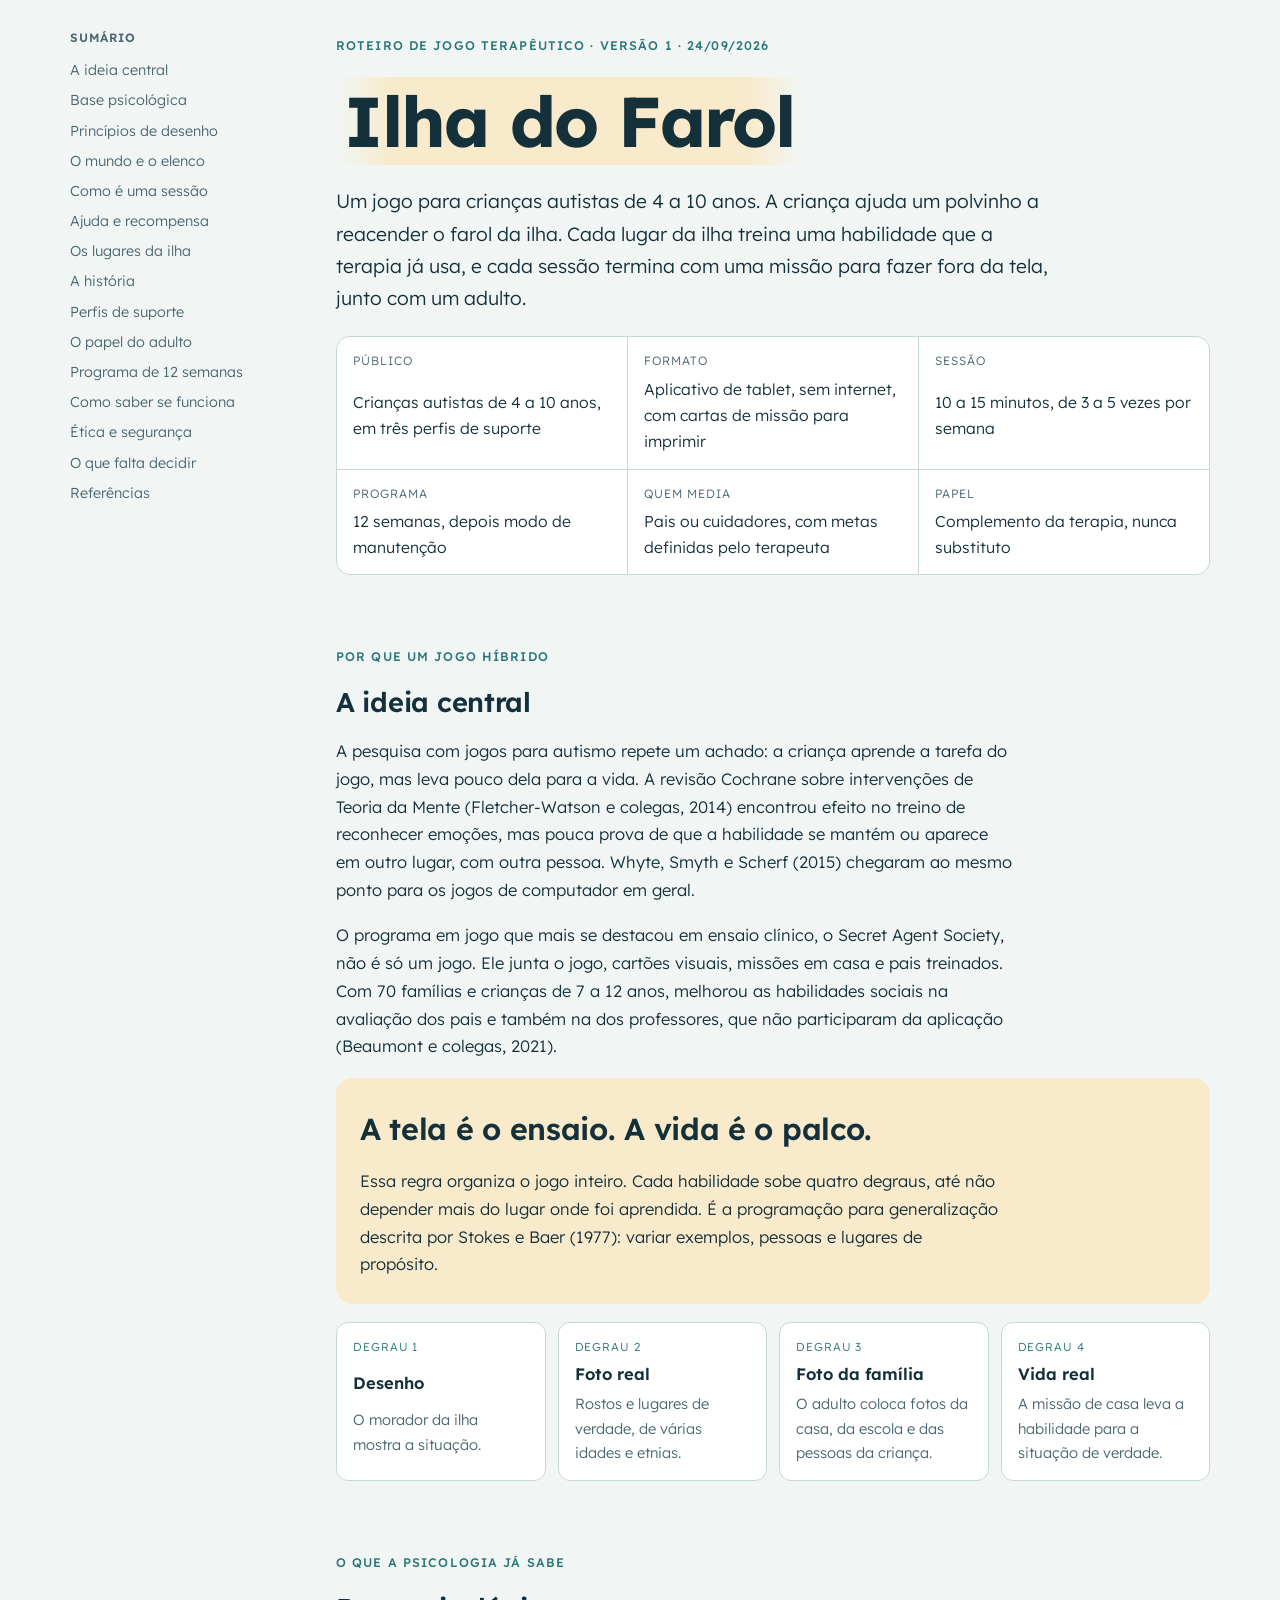
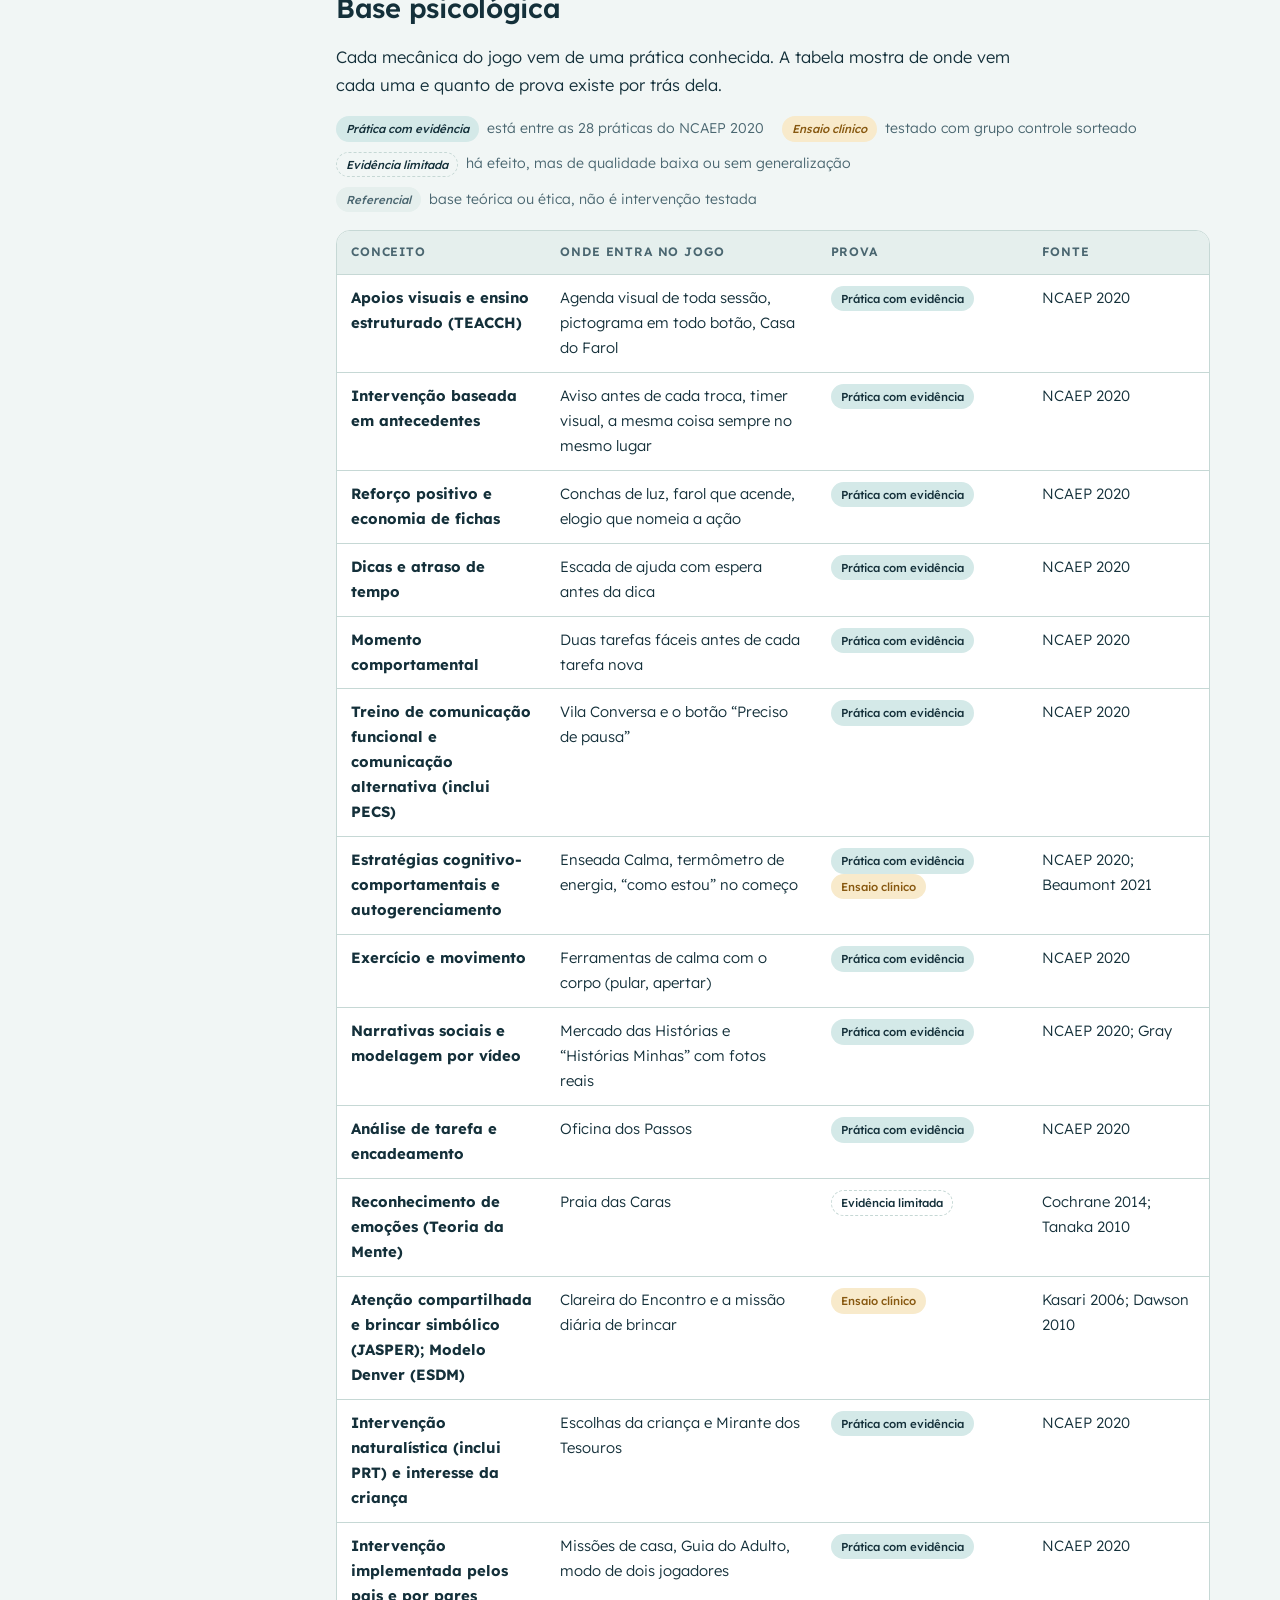
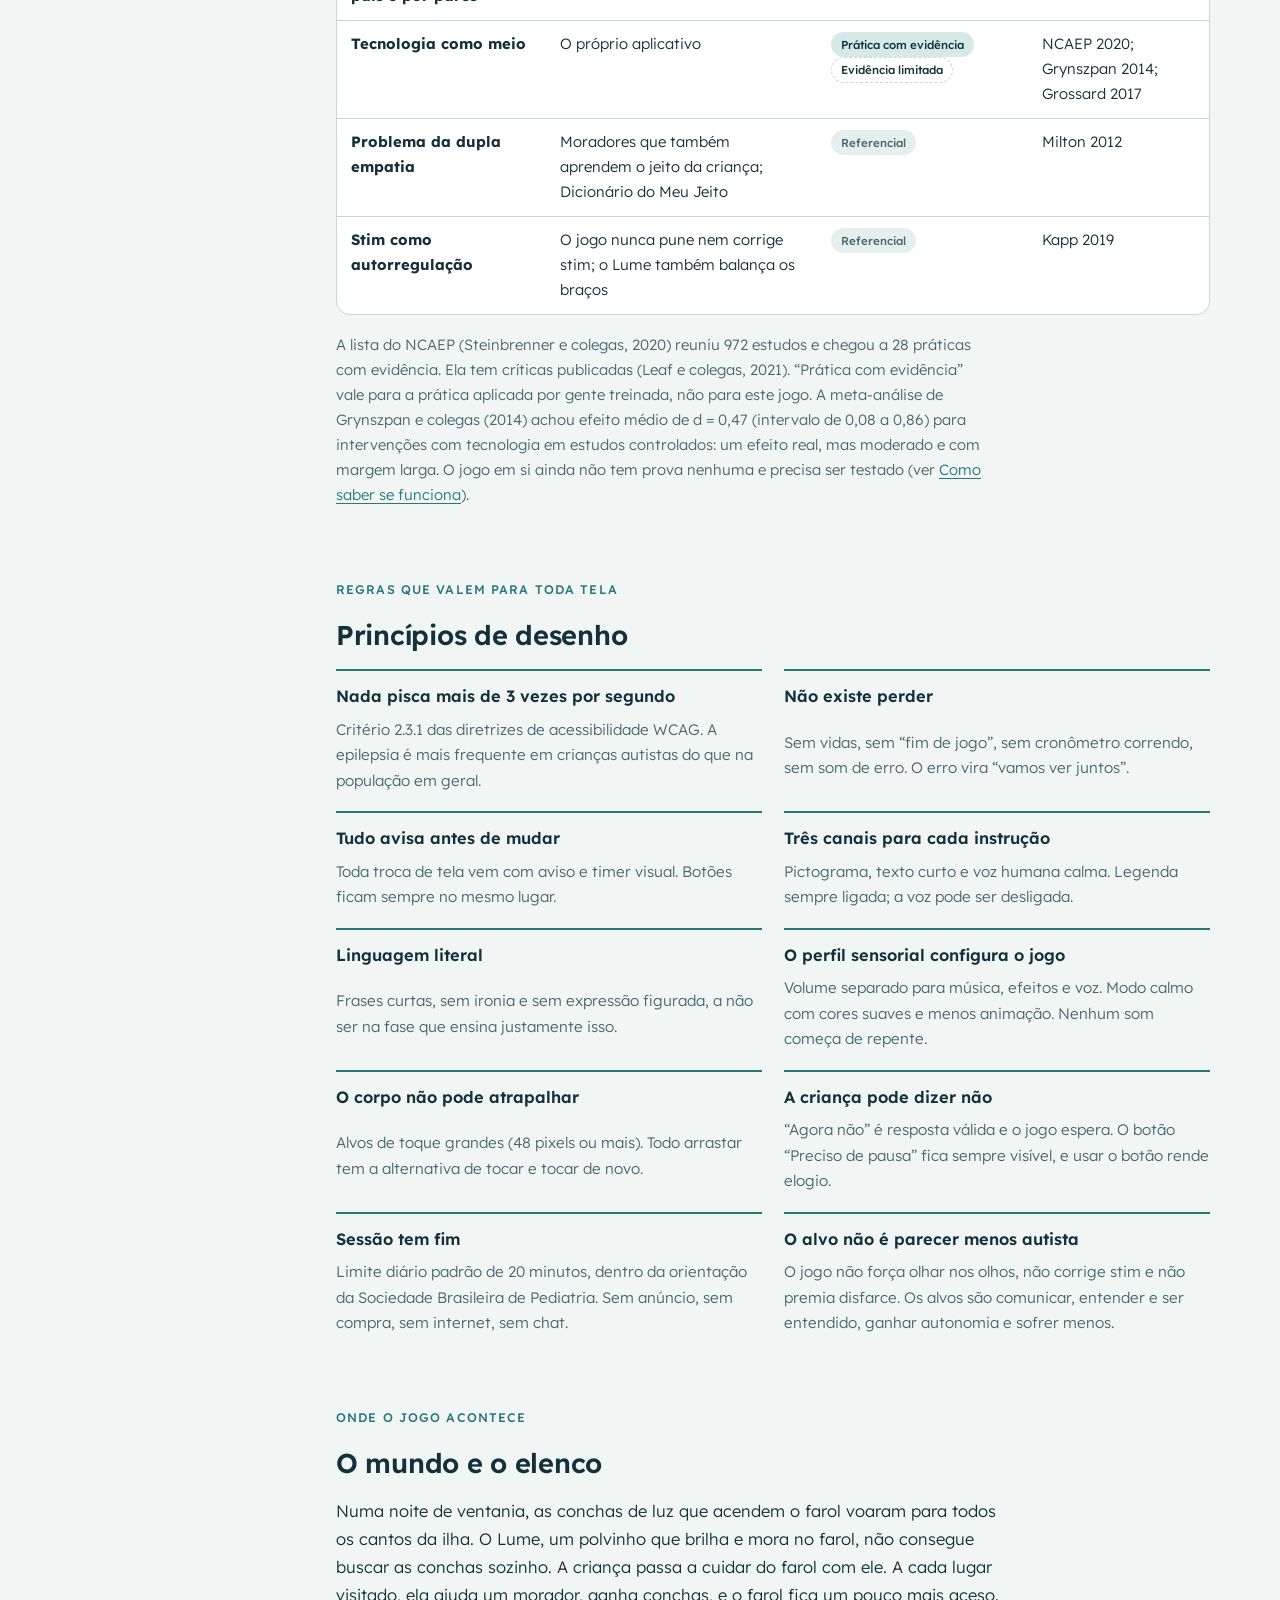
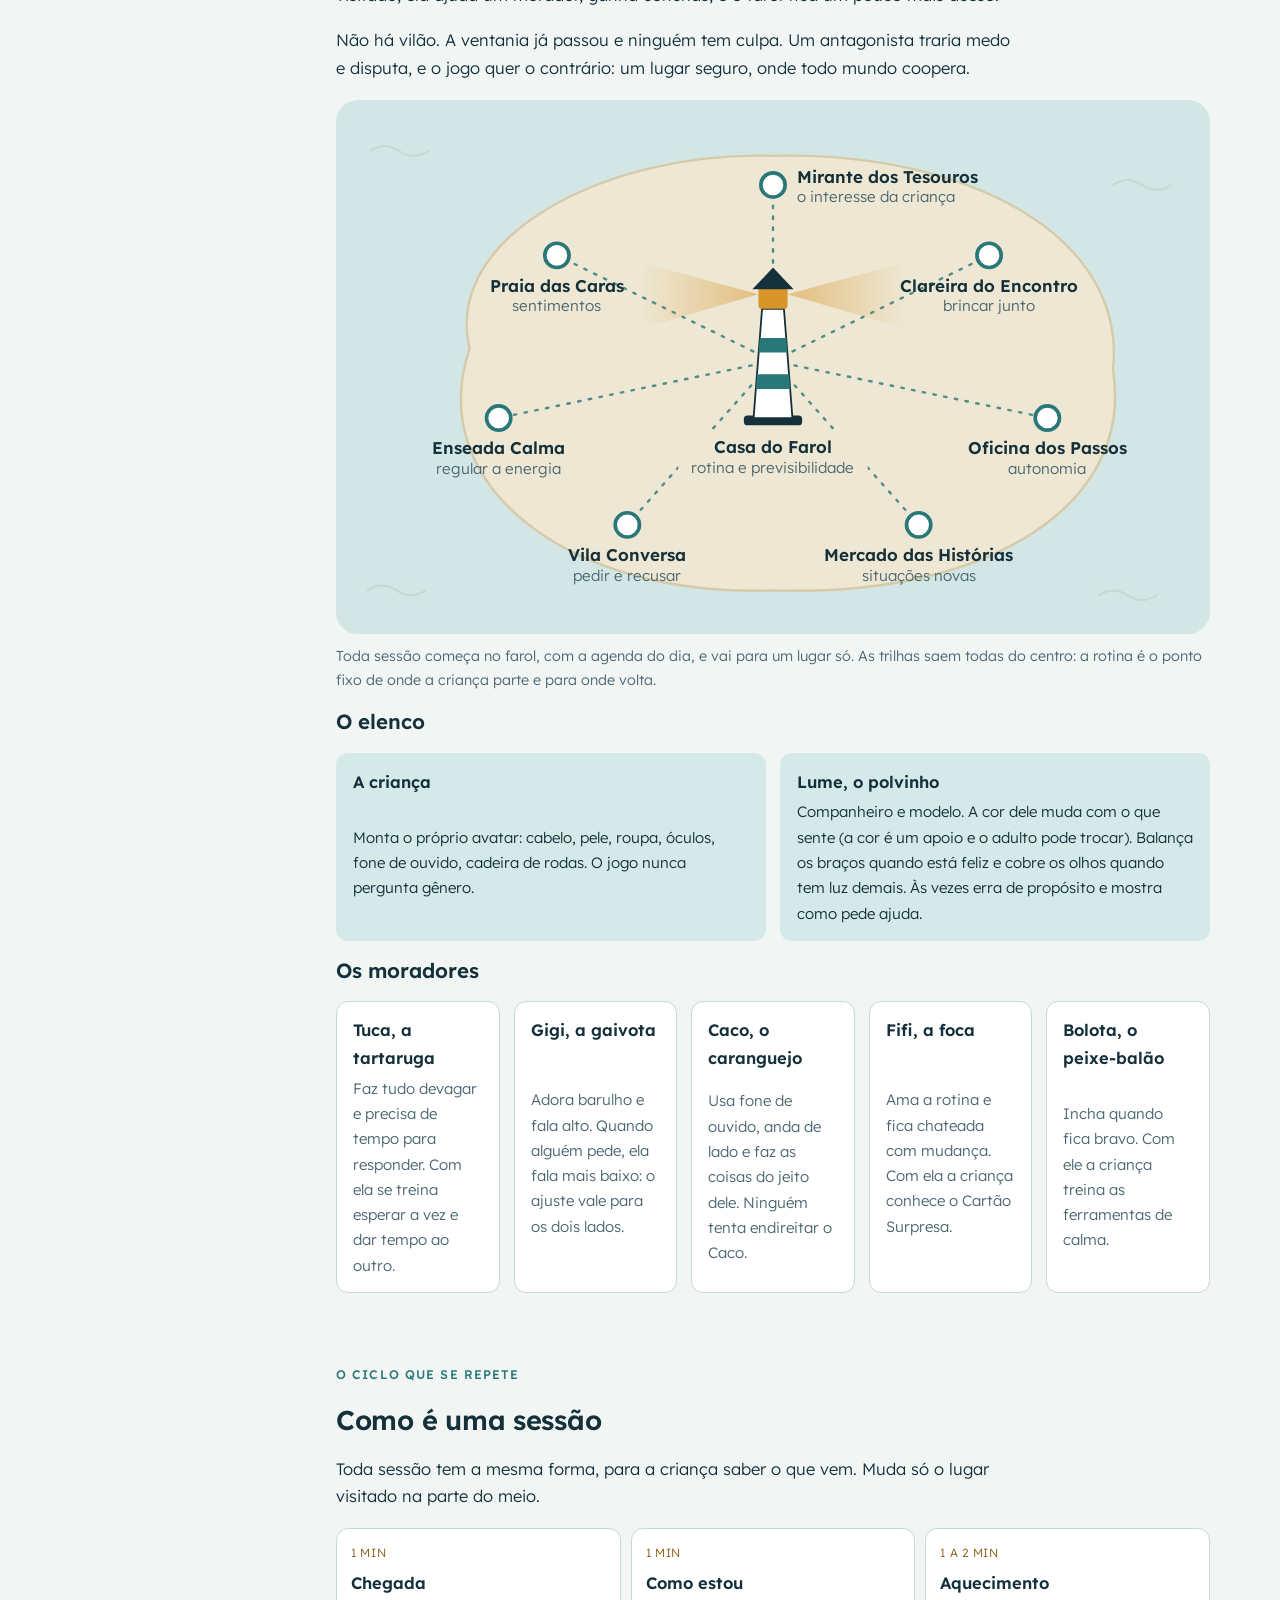
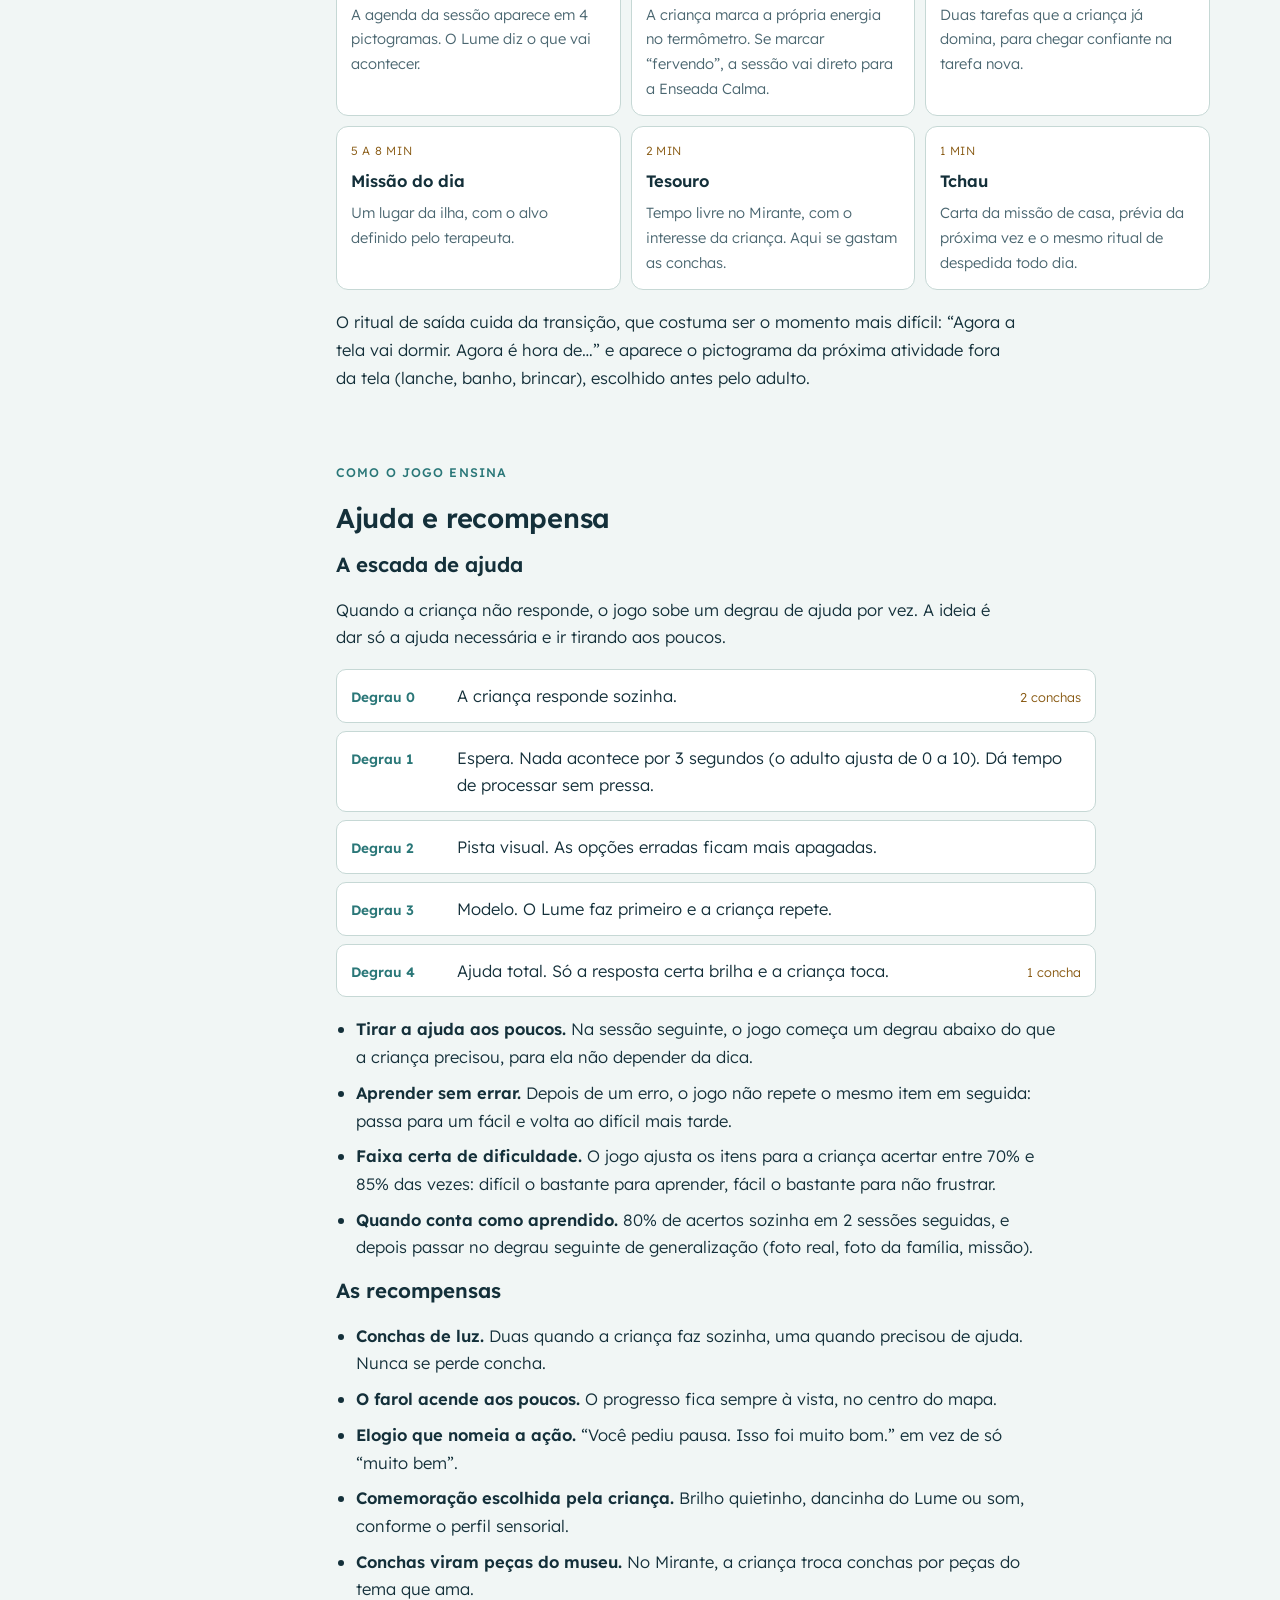
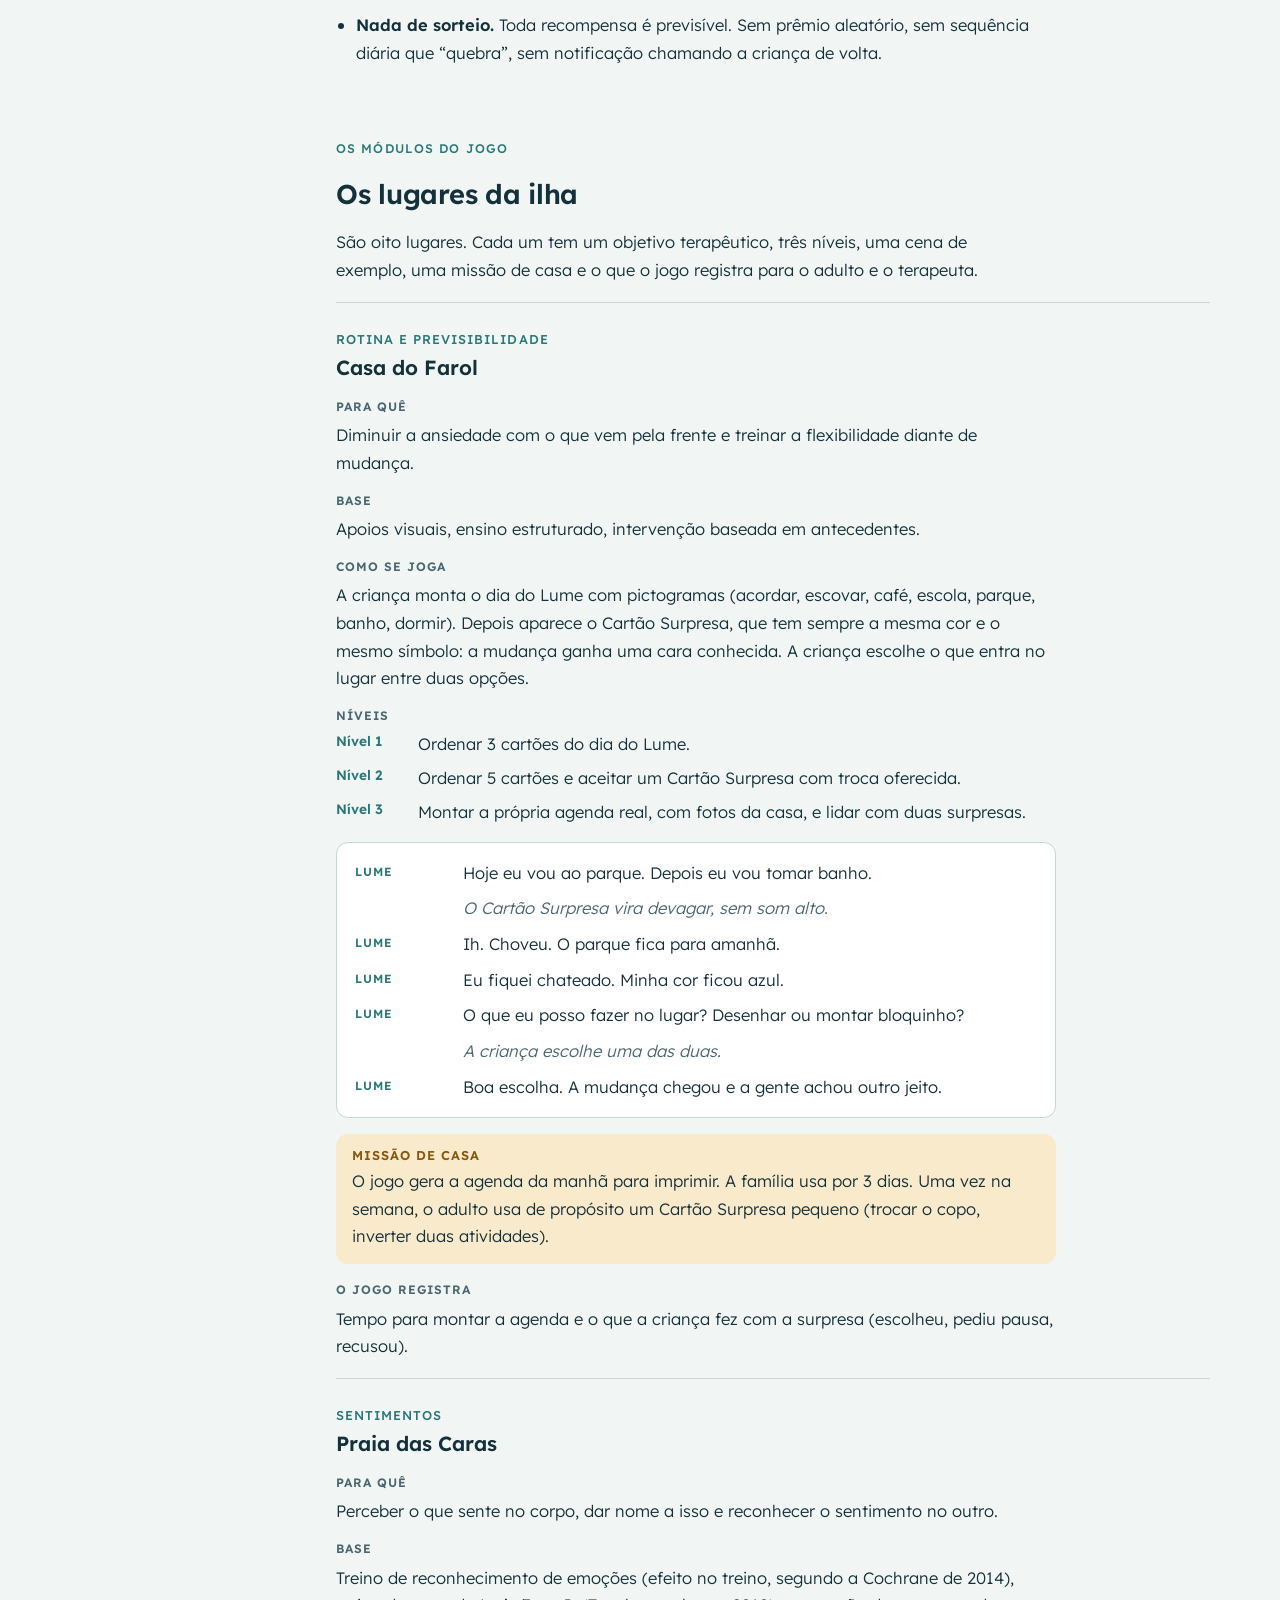
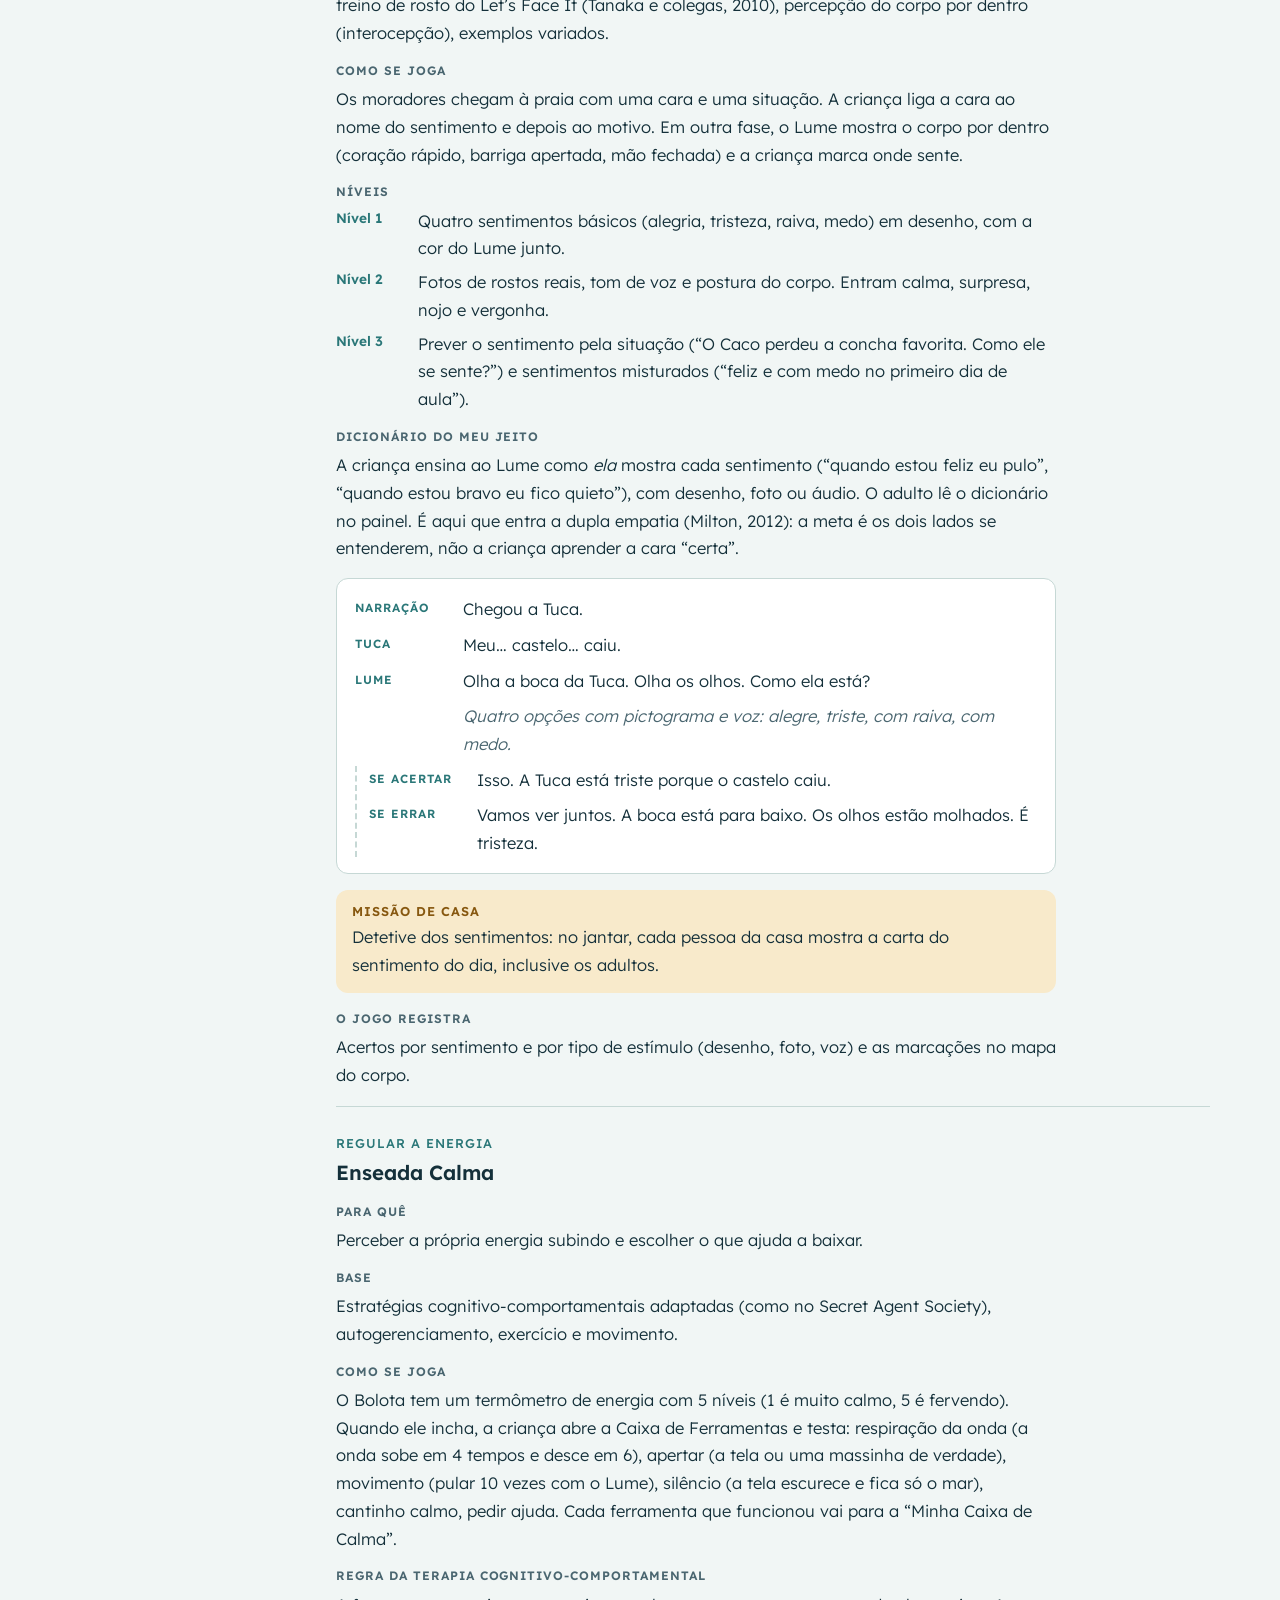
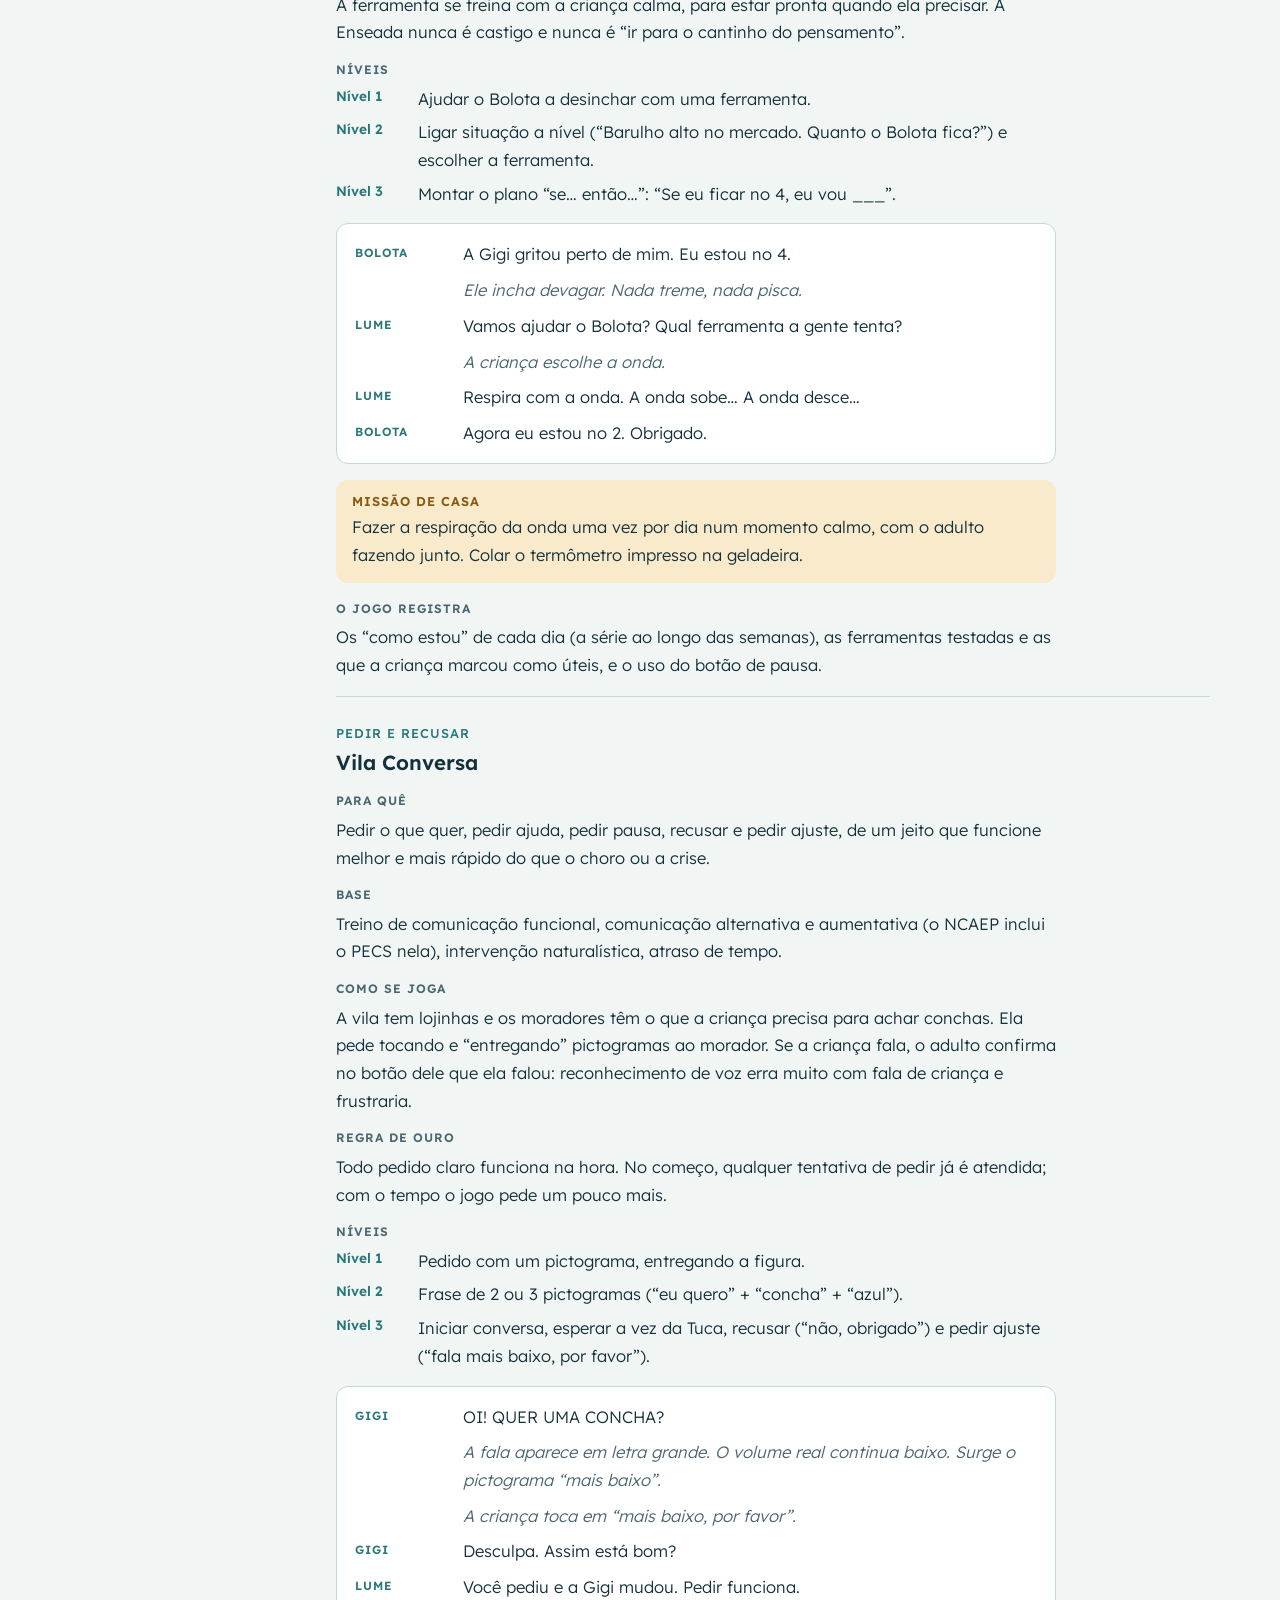
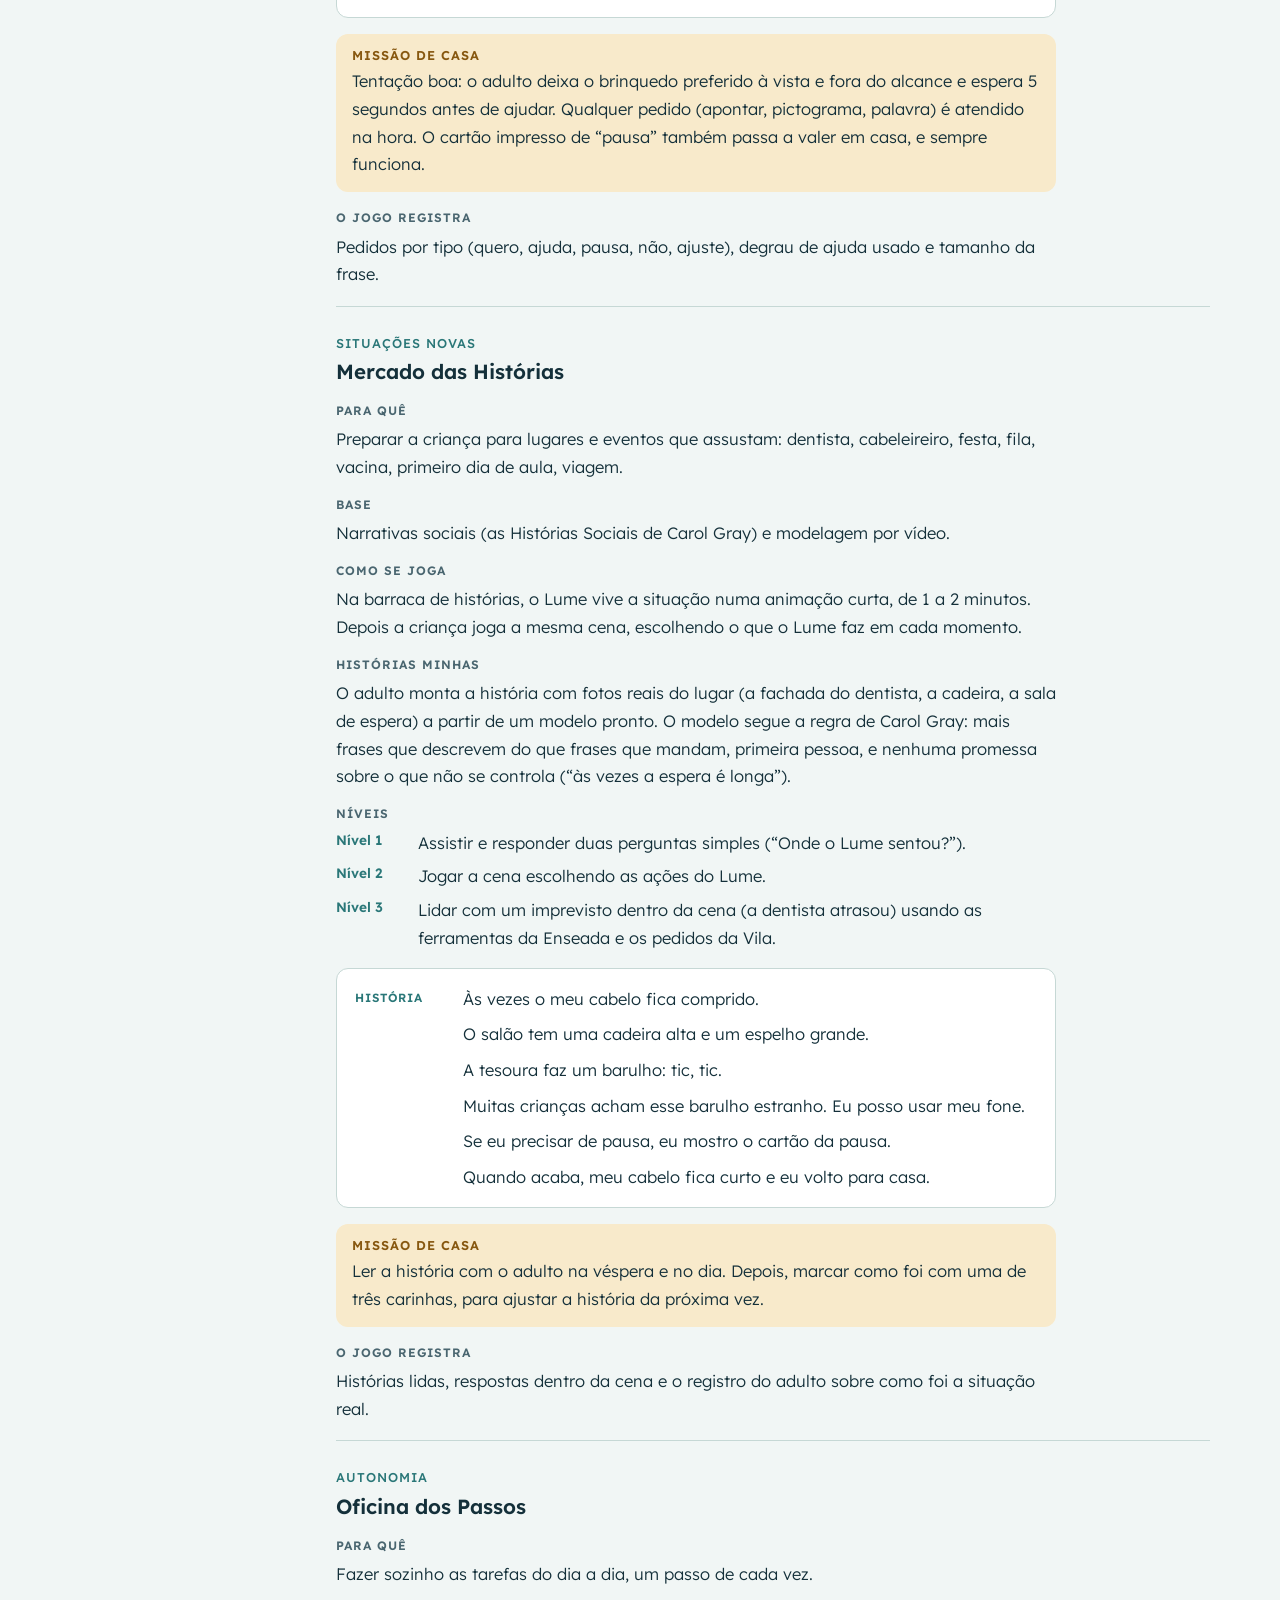
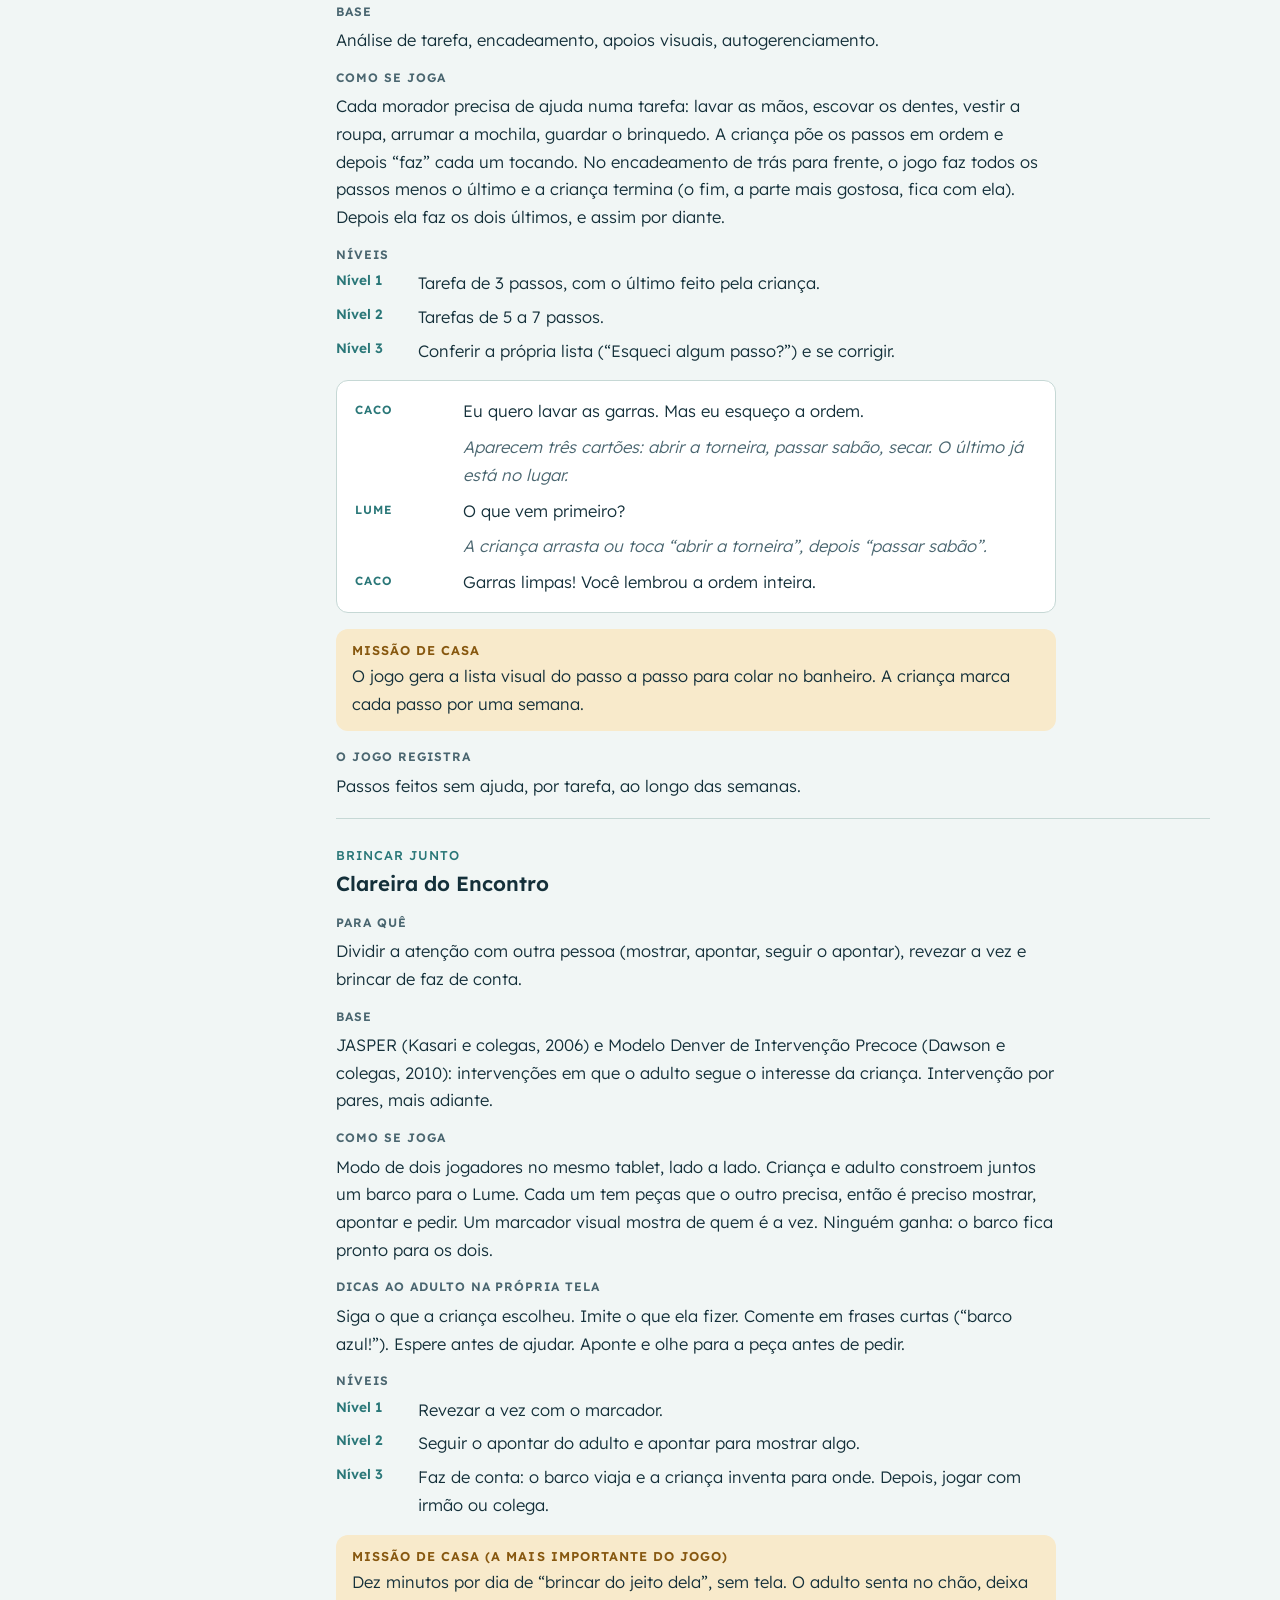
==== docs/index.html @ c60540c0 "Roteiro da Ilha do Farol, versão 1 Roteiro de jogo terapêutico para crianças autistas de 4 a 10 anos" ====
<!doctype html>
<html lang="pt-BR">
<head>
<meta charset="utf-8">
<meta name="viewport" content="width=device-width, initial-scale=1, viewport-fit=cover">
<meta name="robots" content="noindex">
<meta property="og:type" content="article">
<meta property="og:title" content="Ilha do Farol">
<meta property="og:description" content="Roteiro de jogo terapêutico para crianças autistas, baseado em práticas com evidência.">
<style>html{color-scheme:light}body{margin:0}img{max-width:100%}[hidden]{display:none!important}</style>
<title>Ilha do Farol</title>
<meta name="description" content="Roteiro de jogo terapêutico para crianças autistas de 4 a 10 anos, baseado em práticas com evidência.">
<link rel="preconnect" href="https://fonts.googleapis.com">
<link rel="preconnect" href="https://fonts.gstatic.com" crossorigin>
<link rel="stylesheet" href="https://fonts.googleapis.com/css2?family=Lexend:wght@300;400;500;600;700&display=swap">
<style>
:root{
  --bg:#F1F6F5;
  --surface:#FFFFFF;
  --surface-2:#E5EFED;
  --ink:#14303A;
  --ink-2:#4A6670;
  --line:#C6D8D5;
  --sea:#D2E6E6;
  --land:#EEE7D3;
  --land-edge:#D6CAA9;
  --teal:#2A7778;
  --teal-soft:#D4E9E8;
  --amber:#D8952A;
  --amber-ink:#875810;
  --amber-soft:#F8EACB;
  --f-display:"Lexend","Segoe UI",system-ui,sans-serif;
  --f-body:"Lexend","Segoe UI",system-ui,sans-serif;
}
@media (prefers-color-scheme: dark){
  :root:not([data-theme="light"]){
    color-scheme:dark;
    --bg:#0D1B20;
    --surface:#13262E;
    --surface-2:#19323B;
    --ink:#E1EDEB;
    --ink-2:#9CB5BA;
    --line:#2B4852;
    --sea:#123039;
    --land:#22383A;
    --land-edge:#35514F;
    --teal:#6CBFBC;
    --teal-soft:#173A3E;
    --amber:#F0B654;
    --amber-ink:#F3C67A;
    --amber-soft:#35291A;
  }
}
:root[data-theme="dark"]{
  color-scheme:dark;
  --bg:#0D1B20;
  --surface:#13262E;
  --surface-2:#19323B;
  --ink:#E1EDEB;
  --ink-2:#9CB5BA;
  --line:#2B4852;
  --sea:#123039;
  --land:#22383A;
  --land-edge:#35514F;
  --teal:#6CBFBC;
  --teal-soft:#173A3E;
  --amber:#F0B654;
  --amber-ink:#F3C67A;
  --amber-soft:#35291A;
}
*{box-sizing:border-box}
body{background:var(--bg);color:var(--ink);font-family:var(--f-body);font-weight:300;font-size:16.5px;line-height:1.68}
b,strong,td:first-child{font-weight:600}
a{color:var(--teal);text-underline-offset:3px}
a:focus-visible,summary:focus-visible{outline:3px solid var(--amber);outline-offset:3px;border-radius:4px}
h1,h2,h3,h4{font-family:var(--f-display);text-wrap:balance;line-height:1.2;margin:0}
h2{font-size:1.7rem;font-weight:600;letter-spacing:-.01em}
h3{font-size:1.28rem;font-weight:600}
h4{font-size:.8rem;font-weight:600;text-transform:uppercase;letter-spacing:.08em;color:var(--ink-2)}
p{margin:0}
.wrap{max-width:1180px;margin:0 auto;padding-inline:20px;padding-block:28px 72px;display:grid;grid-template-columns:minmax(0,1fr);gap:32px}
@media (min-width:1080px){.wrap{grid-template-columns:210px minmax(0,1fr);gap:56px}}

/* sumário */
.toc{font-family:var(--f-display);font-size:.9rem}
.toc details{background:var(--surface);border:1px solid var(--line);border-radius:12px;padding:12px 16px}
.toc summary{cursor:pointer;font-weight:600}
.toc ol{list-style:none;margin:10px 0 0;padding:0;display:grid;gap:6px}
.toc a{color:var(--ink-2);text-decoration:none}
.toc a:hover{color:var(--teal)}
@media (min-width:1080px){
  .toc{position:sticky;top:calc(env(safe-area-inset-top,0px) + 28px);align-self:start}
  .toc details{background:none;border:0;padding:0}
  .toc summary{list-style:none;pointer-events:none;color:var(--ink-2);text-transform:uppercase;letter-spacing:.08em;font-size:.75rem}
  .toc summary::-webkit-details-marker{display:none}
}

main{min-width:0;display:grid;gap:72px}
section{display:grid;gap:18px;scroll-margin-top:24px}
section > p, .prosa{max-width:68ch}
.eyebrow{font-family:var(--f-display);font-size:.78rem;font-weight:500;text-transform:uppercase;letter-spacing:.09em;color:var(--teal)}

/* abertura */
.abertura{display:grid;gap:22px;padding-top:8px}
.abertura h1{font-size:clamp(2.6rem,7vw,4.4rem);font-weight:700;letter-spacing:-.025em}
.abertura h1 span{background:linear-gradient(90deg,transparent 0,var(--amber-soft) 12%,var(--amber-soft) 88%,transparent 100%);padding:0 .12em}
.lede{font-size:1.2rem;max-width:60ch;color:var(--ink)}
.ficha{display:grid;grid-template-columns:minmax(0,1fr);gap:1px;background:var(--line);border:1px solid var(--line);border-radius:14px;overflow:hidden;margin:0}
@media (min-width:460px){.ficha{grid-template-columns:repeat(2,minmax(0,1fr))}}
@media (min-width:760px){.ficha{grid-template-columns:repeat(3,minmax(0,1fr))}}
.ficha div{background:var(--surface);padding:14px 16px;display:grid;gap:4px}
.ficha dt{font-family:var(--f-display);font-size:.75rem;text-transform:uppercase;letter-spacing:.08em;color:var(--ink-2)}
.ficha dd{margin:0;font-size:.98rem}

/* tese */
.tese{background:var(--amber-soft);border-radius:16px;padding:26px 24px;display:grid;gap:12px}
.tese p.frase{font-family:var(--f-display);font-size:clamp(1.35rem,3.4vw,1.9rem);font-weight:600;letter-spacing:-.01em;max-width:none}
.tese p{max-width:64ch}

.degraus{list-style:none;margin:0;padding:0;display:grid;grid-template-columns:repeat(auto-fit,minmax(170px,1fr));gap:12px;counter-reset:d}
.degraus li{background:var(--surface);border:1px solid var(--line);border-radius:12px;padding:14px 16px;display:grid;gap:4px;counter-increment:d}
.degraus li::before{content:"Degrau " counter(d);font-family:var(--f-display);font-size:.72rem;letter-spacing:.08em;text-transform:uppercase;color:var(--teal)}
.degraus strong{font-family:var(--f-display);font-weight:600}
.degraus span{font-size:.92rem;color:var(--ink-2)}

/* tabela */
.tabela{overflow-x:auto;border:1px solid var(--line);border-radius:14px;background:var(--surface)}
table{border-collapse:collapse;width:100%;min-width:760px;font-size:.93rem}
th,td{text-align:left;vertical-align:top;padding:11px 14px;border-bottom:1px solid var(--line)}
th{font-family:var(--f-display);font-weight:600;font-size:.76rem;text-transform:uppercase;letter-spacing:.07em;color:var(--ink-2);background:var(--surface-2)}
tr:last-child td{border-bottom:0}
td:first-child{font-weight:700;width:24%}
.tag{display:inline-block;font-family:var(--f-display);font-size:.72rem;font-weight:500;padding:2px 9px;border-radius:999px;white-space:nowrap;border:1px solid var(--line);color:var(--ink)}
.tag.forte{background:var(--teal-soft);border-color:transparent}
.tag.ensaio{background:var(--amber-soft);border-color:transparent;color:var(--amber-ink)}
.tag.limitada{background:transparent;border-style:dashed}
.tag.ref{background:var(--surface-2);border-color:transparent;color:var(--ink-2)}
.legenda{display:flex;flex-wrap:wrap;gap:10px 18px;font-size:.88rem;color:var(--ink-2)}
.legenda span{display:inline-flex;gap:8px;align-items:center}
.nota{font-size:.93rem;color:var(--ink-2);max-width:72ch}

/* princípios */
.regras{list-style:none;margin:0;padding:0;display:grid;grid-template-columns:repeat(auto-fit,minmax(300px,1fr));gap:18px 22px}
.regras li{border-top:2px solid var(--teal);padding-top:12px;display:grid;gap:6px}
.regras strong{font-family:var(--f-display);font-weight:600;font-size:1.02rem}
.regras span{font-size:.95rem;color:var(--ink-2)}

/* mapa */
.mapa{margin:0;display:grid;gap:10px}
.mapa .quadro{overflow-x:auto}
.mapa svg{display:block;width:100%;min-width:560px;height:auto}
.mapa figcaption{font-size:.9rem;color:var(--ink-2)}
.mapa .mar{fill:var(--sea)}
.mapa .terra{fill:var(--land);stroke:var(--land-edge);stroke-width:2}
.mapa .onda{fill:none;stroke:var(--line);stroke-width:1.6;stroke-linecap:round}
.mapa .trilha{fill:none;stroke:var(--teal);stroke-width:2;stroke-dasharray:2 7;stroke-linecap:round;opacity:.8}
.mapa .ponto{fill:var(--surface);stroke:var(--teal);stroke-width:3}
.mapa .torre{fill:var(--surface);stroke:var(--ink);stroke-width:1.5;stroke-linejoin:round}
.mapa .faixa{fill:var(--teal)}
.mapa .lanterna{fill:var(--amber)}
.mapa .escuro{fill:var(--ink)}
.mapa .etiqueta{fill:var(--land)}
.mapa .rotulo{fill:var(--ink);font-family:var(--f-display);font-weight:600;font-size:14px}
.mapa .sub{fill:var(--ink-2);font-family:var(--f-body);font-size:12.5px}
.mapa .fa{stop-color:var(--amber);stop-opacity:.5}
.mapa .fb{stop-color:var(--amber);stop-opacity:0}

/* personagens */
.elenco{display:grid;grid-template-columns:repeat(auto-fit,minmax(240px,1fr));gap:14px}
.elenco.moradores{grid-template-columns:repeat(auto-fit,minmax(150px,1fr))}
.elenco div{background:var(--surface);border:1px solid var(--line);border-radius:12px;padding:14px 16px;display:grid;gap:4px}
.elenco strong{font-family:var(--f-display);font-weight:600}
.elenco span{font-size:.94rem;color:var(--ink-2)}
.elenco .destaque{background:var(--teal-soft);border-color:transparent}
.elenco .destaque span{color:var(--ink)}

/* sessão */
.sessao{list-style:none;margin:0;padding:0;display:grid;grid-template-columns:minmax(0,1fr);gap:10px}
@media (min-width:460px){.sessao{grid-template-columns:repeat(2,minmax(0,1fr))}}
@media (min-width:760px){.sessao{grid-template-columns:repeat(3,minmax(0,1fr))}}
.sessao li{background:var(--surface);border:1px solid var(--line);border-radius:12px;padding:14px;display:grid;gap:6px;align-content:start}
.sessao .min{font-family:var(--f-display);font-size:.74rem;letter-spacing:.06em;text-transform:uppercase;color:var(--amber-ink);font-variant-numeric:tabular-nums}
.sessao strong{font-family:var(--f-display);font-weight:600}
.sessao p{font-size:.92rem;color:var(--ink-2)}

/* escada */
.escada{list-style:none;margin:0;padding:0;display:grid;gap:8px;max-width:760px}
.escada li{display:grid;grid-template-columns:92px minmax(0,1fr) auto;gap:14px;align-items:baseline;background:var(--surface);border:1px solid var(--line);border-radius:10px;padding:12px 14px}
.escada .grau{font-family:var(--f-display);font-weight:600;font-size:.85rem;color:var(--teal)}
.escada .premio{font-family:var(--f-display);font-size:.8rem;color:var(--amber-ink);white-space:nowrap}
@media (max-width:560px){.escada li{grid-template-columns:1fr}.escada .premio{justify-self:start}}

/* lugares */
.lugar{display:grid;gap:16px;padding-top:26px;border-top:1px solid var(--line)}
.lugar header{display:grid;gap:6px}
.lugar .habil{font-family:var(--f-display);font-size:.8rem;font-weight:500;color:var(--teal);text-transform:uppercase;letter-spacing:.08em}
.lugar dl{margin:0;display:grid;gap:14px}
.lugar dl > div{display:grid;gap:4px;max-width:72ch}
.lugar dt{font-family:var(--f-display);font-size:.76rem;font-weight:600;text-transform:uppercase;letter-spacing:.08em;color:var(--ink-2)}
.lugar dd{margin:0}
.niveis{list-style:none;margin:0;padding:0;display:grid;gap:6px}
.niveis li{display:grid;grid-template-columns:72px minmax(0,1fr);gap:10px}
.niveis b{font-family:var(--f-display);font-weight:600;font-size:.85rem;color:var(--teal)}
.missao{background:var(--amber-soft);border-radius:12px;padding:14px 16px;max-width:72ch;display:grid;gap:4px}
.missao h4{color:var(--amber-ink)}

/* roteiro em formato de cena */
.cena{background:var(--surface);border:1px solid var(--line);border-radius:12px;padding:16px 18px;display:grid;gap:8px;max-width:72ch}
.cena p{display:grid;grid-template-columns:96px minmax(0,1fr);gap:12px}
.cena .quem{font-family:var(--f-display);font-size:.74rem;font-weight:600;letter-spacing:.08em;text-transform:uppercase;color:var(--teal);padding-top:3px}
.cena .rub{display:block;font-style:italic;color:var(--ink-2)}
.cena .ramo{border-left:2px dashed var(--line);padding-left:12px;display:grid;gap:8px}
@media (max-width:520px){.cena p{grid-template-columns:1fr;gap:2px}}

.lista{margin:0;padding-left:1.2em;display:grid;gap:8px;max-width:72ch}
.programa{list-style:none;margin:0;padding:0;display:grid;gap:0;border:1px solid var(--line);border-radius:14px;overflow:hidden;background:var(--surface)}
.programa li{display:grid;grid-template-columns:120px minmax(0,1fr);gap:14px;padding:12px 16px;border-bottom:1px solid var(--line)}
.programa li:last-child{border-bottom:0}
.programa b{font-family:var(--f-display);font-weight:600;font-variant-numeric:tabular-nums;color:var(--teal)}
@media (max-width:520px){.programa li{grid-template-columns:1fr;gap:2px}}

.fases{list-style:none;margin:0;padding:0;display:grid;grid-template-columns:repeat(auto-fit,minmax(210px,1fr));gap:12px;counter-reset:f}
.fases li{background:var(--surface);border:1px solid var(--line);border-radius:12px;padding:14px 16px;display:grid;gap:6px;counter-increment:f;align-content:start}
.fases li::before{content:"Fase " counter(f);font-family:var(--f-display);font-size:.72rem;letter-spacing:.08em;text-transform:uppercase;color:var(--teal)}
.fases strong{font-family:var(--f-display);font-weight:600}
.fases span{font-size:.93rem;color:var(--ink-2)}
.aviso{border:2px solid var(--teal);border-radius:14px;padding:16px 18px;max-width:72ch;font-weight:700}

.refs{margin:0;padding-left:1.3em;display:grid;gap:8px;font-size:.92rem;max-width:80ch}
.refs li::marker{color:var(--ink-2)}
.rodape{font-size:.85rem;color:var(--ink-2);border-top:1px solid var(--line);padding-top:16px}
@media (prefers-reduced-motion: reduce){*{scroll-behavior:auto!important;transition:none!important;animation:none!important}}
</style>
</head>
<body>
<div class="wrap">
<nav class="toc" aria-label="Sumário">
  <details open>
    <summary>Sumário</summary>
    <ol>
      <li><a href="#ideia">A ideia central</a></li>
      <li><a href="#base">Base psicológica</a></li>
      <li><a href="#principios">Princípios de desenho</a></li>
      <li><a href="#mundo">O mundo e o elenco</a></li>
      <li><a href="#sessao">Como é uma sessão</a></li>
      <li><a href="#ajuda">Ajuda e recompensa</a></li>
      <li><a href="#lugares">Os lugares da ilha</a></li>
      <li><a href="#historia">A história</a></li>
      <li><a href="#perfis">Perfis de suporte</a></li>
      <li><a href="#adulto">O papel do adulto</a></li>
      <li><a href="#programa">Programa de 12 semanas</a></li>
      <li><a href="#medir">Como saber se funciona</a></li>
      <li><a href="#etica">Ética e segurança</a></li>
      <li><a href="#aberto">O que falta decidir</a></li>
      <li><a href="#fontes">Referências</a></li>
    </ol>
  </details>
</nav>

<main>

<header class="abertura">
  <p class="eyebrow">Roteiro de jogo terapêutico · versão 1 · 24/09/2026</p>
  <h1><span>Ilha do Farol</span></h1>
  <p class="lede">Um jogo para crianças autistas de 4 a 10 anos. A criança ajuda um polvinho a reacender o farol da ilha. Cada lugar da ilha treina uma habilidade que a terapia já usa, e cada sessão termina com uma missão para fazer fora da tela, junto com um adulto.</p>
  <dl class="ficha">
    <div><dt>Público</dt><dd>Crianças autistas de 4 a 10 anos, em três perfis de suporte</dd></div>
    <div><dt>Formato</dt><dd>Aplicativo de tablet, sem internet, com cartas de missão para imprimir</dd></div>
    <div><dt>Sessão</dt><dd>10 a 15 minutos, de 3 a 5 vezes por semana</dd></div>
    <div><dt>Programa</dt><dd>12 semanas, depois modo de manutenção</dd></div>
    <div><dt>Quem media</dt><dd>Pais ou cuidadores, com metas definidas pelo terapeuta</dd></div>
    <div><dt>Papel</dt><dd>Complemento da terapia, nunca substituto</dd></div>
  </dl>
</header>

<section id="ideia" aria-labelledby="t-ideia">
  <p class="eyebrow">Por que um jogo híbrido</p>
  <h2 id="t-ideia">A ideia central</h2>
  <p>A pesquisa com jogos para autismo repete um achado: a criança aprende a tarefa do jogo, mas leva pouco dela para a vida. A revisão Cochrane sobre intervenções de Teoria da Mente (Fletcher-Watson e colegas, 2014) encontrou efeito no treino de reconhecer emoções, mas pouca prova de que a habilidade se mantém ou aparece em outro lugar, com outra pessoa. Whyte, Smyth e Scherf (2015) chegaram ao mesmo ponto para os jogos de computador em geral.</p>
  <p>O programa em jogo que mais se destacou em ensaio clínico, o Secret Agent Society, não é só um jogo. Ele junta o jogo, cartões visuais, missões em casa e pais treinados. Com 70 famílias e crianças de 7 a 12 anos, melhorou as habilidades sociais na avaliação dos pais e também na dos professores, que não participaram da aplicação (Beaumont e colegas, 2021).</p>
  <div class="tese">
    <p class="frase">A tela é o ensaio. A vida é o palco.</p>
    <p>Essa regra organiza o jogo inteiro. Cada habilidade sobe quatro degraus, até não depender mais do lugar onde foi aprendida. É a programação para generalização descrita por Stokes e Baer (1977): variar exemplos, pessoas e lugares de propósito.</p>
  </div>
  <ol class="degraus" aria-label="Degraus de generalização">
    <li><strong>Desenho</strong><span>O morador da ilha mostra a situação.</span></li>
    <li><strong>Foto real</strong><span>Rostos e lugares de verdade, de várias idades e etnias.</span></li>
    <li><strong>Foto da família</strong><span>O adulto coloca fotos da casa, da escola e das pessoas da criança.</span></li>
    <li><strong>Vida real</strong><span>A missão de casa leva a habilidade para a situação de verdade.</span></li>
  </ol>
</section>

<section id="base" aria-labelledby="t-base">
  <p class="eyebrow">O que a psicologia já sabe</p>
  <h2 id="t-base">Base psicológica</h2>
  <p>Cada mecânica do jogo vem de uma prática conhecida. A tabela mostra de onde vem cada uma e quanto de prova existe por trás dela.</p>
  <div class="legenda" aria-label="Legenda">
    <span><i class="tag forte">Prática com evidência</i> está entre as 28 práticas do NCAEP 2020</span>
    <span><i class="tag ensaio">Ensaio clínico</i> testado com grupo controle sorteado</span>
    <span><i class="tag limitada">Evidência limitada</i> há efeito, mas de qualidade baixa ou sem generalização</span>
    <span><i class="tag ref">Referencial</i> base teórica ou ética, não é intervenção testada</span>
  </div>
  <div class="tabela" role="region" aria-label="Tabela da base psicológica" tabindex="0">
    <table>
      <thead><tr><th>Conceito</th><th>Onde entra no jogo</th><th>Prova</th><th>Fonte</th></tr></thead>
      <tbody>
        <tr><td>Apoios visuais e ensino estruturado (TEACCH)</td><td>Agenda visual de toda sessão, pictograma em todo botão, Casa do Farol</td><td><span class="tag forte">Prática com evidência</span></td><td>NCAEP 2020</td></tr>
        <tr><td>Intervenção baseada em antecedentes</td><td>Aviso antes de cada troca, timer visual, a mesma coisa sempre no mesmo lugar</td><td><span class="tag forte">Prática com evidência</span></td><td>NCAEP 2020</td></tr>
        <tr><td>Reforço positivo e economia de fichas</td><td>Conchas de luz, farol que acende, elogio que nomeia a ação</td><td><span class="tag forte">Prática com evidência</span></td><td>NCAEP 2020</td></tr>
        <tr><td>Dicas e atraso de tempo</td><td>Escada de ajuda com espera antes da dica</td><td><span class="tag forte">Prática com evidência</span></td><td>NCAEP 2020</td></tr>
        <tr><td>Momento comportamental</td><td>Duas tarefas fáceis antes de cada tarefa nova</td><td><span class="tag forte">Prática com evidência</span></td><td>NCAEP 2020</td></tr>
        <tr><td>Treino de comunicação funcional e comunicação alternativa (inclui PECS)</td><td>Vila Conversa e o botão “Preciso de pausa”</td><td><span class="tag forte">Prática com evidência</span></td><td>NCAEP 2020</td></tr>
        <tr><td>Estratégias cognitivo-comportamentais e autogerenciamento</td><td>Enseada Calma, termômetro de energia, “como estou” no começo</td><td><span class="tag forte">Prática com evidência</span> <span class="tag ensaio">Ensaio clínico</span></td><td>NCAEP 2020; Beaumont 2021</td></tr>
        <tr><td>Exercício e movimento</td><td>Ferramentas de calma com o corpo (pular, apertar)</td><td><span class="tag forte">Prática com evidência</span></td><td>NCAEP 2020</td></tr>
        <tr><td>Narrativas sociais e modelagem por vídeo</td><td>Mercado das Histórias e “Histórias Minhas” com fotos reais</td><td><span class="tag forte">Prática com evidência</span></td><td>NCAEP 2020; Gray</td></tr>
        <tr><td>Análise de tarefa e encadeamento</td><td>Oficina dos Passos</td><td><span class="tag forte">Prática com evidência</span></td><td>NCAEP 2020</td></tr>
        <tr><td>Reconhecimento de emoções (Teoria da Mente)</td><td>Praia das Caras</td><td><span class="tag limitada">Evidência limitada</span></td><td>Cochrane 2014; Tanaka 2010</td></tr>
        <tr><td>Atenção compartilhada e brincar simbólico (JASPER); Modelo Denver (ESDM)</td><td>Clareira do Encontro e a missão diária de brincar</td><td><span class="tag ensaio">Ensaio clínico</span></td><td>Kasari 2006; Dawson 2010</td></tr>
        <tr><td>Intervenção naturalística (inclui PRT) e interesse da criança</td><td>Escolhas da criança e Mirante dos Tesouros</td><td><span class="tag forte">Prática com evidência</span></td><td>NCAEP 2020</td></tr>
        <tr><td>Intervenção implementada pelos pais e por pares</td><td>Missões de casa, Guia do Adulto, modo de dois jogadores</td><td><span class="tag forte">Prática com evidência</span></td><td>NCAEP 2020</td></tr>
        <tr><td>Tecnologia como meio</td><td>O próprio aplicativo</td><td><span class="tag forte">Prática com evidência</span> <span class="tag limitada">Evidência limitada</span></td><td>NCAEP 2020; Grynszpan 2014; Grossard 2017</td></tr>
        <tr><td>Problema da dupla empatia</td><td>Moradores que também aprendem o jeito da criança; Dicionário do Meu Jeito</td><td><span class="tag ref">Referencial</span></td><td>Milton 2012</td></tr>
        <tr><td>Stim como autorregulação</td><td>O jogo nunca pune nem corrige stim; o Lume também balança os braços</td><td><span class="tag ref">Referencial</span></td><td>Kapp 2019</td></tr>
      </tbody>
    </table>
  </div>
  <p class="nota">A lista do NCAEP (Steinbrenner e colegas, 2020) reuniu 972 estudos e chegou a 28 práticas com evidência. Ela tem críticas publicadas (Leaf e colegas, 2021). “Prática com evidência” vale para a prática aplicada por gente treinada, não para este jogo. A meta-análise de Grynszpan e colegas (2014) achou efeito médio de d = 0,47 (intervalo de 0,08 a 0,86) para intervenções com tecnologia em estudos controlados: um efeito real, mas moderado e com margem larga. O jogo em si ainda não tem prova nenhuma e precisa ser testado (ver <a href="#medir">Como saber se funciona</a>).</p>
</section>

<section id="principios" aria-labelledby="t-principios">
  <p class="eyebrow">Regras que valem para toda tela</p>
  <h2 id="t-principios">Princípios de desenho</h2>
  <ul class="regras">
    <li><strong>Nada pisca mais de 3 vezes por segundo</strong><span>Critério 2.3.1 das diretrizes de acessibilidade WCAG. A epilepsia é mais frequente em crianças autistas do que na população em geral.</span></li>
    <li><strong>Não existe perder</strong><span>Sem vidas, sem “fim de jogo”, sem cronômetro correndo, sem som de erro. O erro vira “vamos ver juntos”.</span></li>
    <li><strong>Tudo avisa antes de mudar</strong><span>Toda troca de tela vem com aviso e timer visual. Botões ficam sempre no mesmo lugar.</span></li>
    <li><strong>Três canais para cada instrução</strong><span>Pictograma, texto curto e voz humana calma. Legenda sempre ligada; a voz pode ser desligada.</span></li>
    <li><strong>Linguagem literal</strong><span>Frases curtas, sem ironia e sem expressão figurada, a não ser na fase que ensina justamente isso.</span></li>
    <li><strong>O perfil sensorial configura o jogo</strong><span>Volume separado para música, efeitos e voz. Modo calmo com cores suaves e menos animação. Nenhum som começa de repente.</span></li>
    <li><strong>O corpo não pode atrapalhar</strong><span>Alvos de toque grandes (48 pixels ou mais). Todo arrastar tem a alternativa de tocar e tocar de novo.</span></li>
    <li><strong>A criança pode dizer não</strong><span>“Agora não” é resposta válida e o jogo espera. O botão “Preciso de pausa” fica sempre visível, e usar o botão rende elogio.</span></li>
    <li><strong>Sessão tem fim</strong><span>Limite diário padrão de 20 minutos, dentro da orientação da Sociedade Brasileira de Pediatria. Sem anúncio, sem compra, sem internet, sem chat.</span></li>
    <li><strong>O alvo não é parecer menos autista</strong><span>O jogo não força olhar nos olhos, não corrige stim e não premia disfarce. Os alvos são comunicar, entender e ser entendido, ganhar autonomia e sofrer menos.</span></li>
  </ul>
</section>

<section id="mundo" aria-labelledby="t-mundo">
  <p class="eyebrow">Onde o jogo acontece</p>
  <h2 id="t-mundo">O mundo e o elenco</h2>
  <p>Numa noite de ventania, as conchas de luz que acendem o farol voaram para todos os cantos da ilha. O Lume, um polvinho que brilha e mora no farol, não consegue buscar as conchas sozinho. A criança passa a cuidar do farol com ele. A cada lugar visitado, ela ajuda um morador, ganha conchas, e o farol fica um pouco mais aceso.</p>
  <p>Não há vilão. A ventania já passou e ninguém tem culpa. Um antagonista traria medo e disputa, e o jogo quer o contrário: um lugar seguro, onde todo mundo coopera.</p>

  <figure class="mapa">
    <div class="quadro">
    <svg viewBox="0 0 720 440" role="img" aria-labelledby="mapa-t mapa-d">
      <title id="mapa-t">Mapa da Ilha do Farol</title>
      <desc id="mapa-d">O farol fica no centro da ilha. Sete lugares ficam em volta, cada um ligado ao farol por uma trilha: Mirante dos Tesouros, Praia das Caras, Clareira do Encontro, Enseada Calma, Oficina dos Passos, Vila Conversa e Mercado das Histórias.</desc>
      <defs>
        <linearGradient id="feixe-e" x1="1" y1="0" x2="0" y2="0"><stop offset="0" class="fa"/><stop offset="1" class="fb"/></linearGradient>
        <linearGradient id="feixe-d" x1="0" y1="0" x2="1" y2="0"><stop offset="0" class="fa"/><stop offset="1" class="fb"/></linearGradient>
      </defs>
      <rect class="mar" x="0" y="0" width="720" height="440" rx="18"/>
      <path class="onda" d="M28 42 q12 -8 24 0 t24 0"/>
      <path class="onda" d="M640 70 q12 -8 24 0 t24 0"/>
      <path class="onda" d="M26 404 q12 -8 24 0 t24 0"/>
      <path class="onda" d="M628 408 q12 -8 24 0 t24 0"/>
      <path class="terra" d="M110 205 C 88 112, 222 42, 360 46 C 520 42, 652 112, 640 222 C 658 332, 540 410, 360 404 C 192 410, 72 318, 110 205 Z"/>
      <g>
        <line class="trilha" x1="360" y1="215" x2="360" y2="82"/>
        <line class="trilha" x1="360" y1="215" x2="182" y2="128"/>
        <line class="trilha" x1="360" y1="215" x2="538" y2="128"/>
        <line class="trilha" x1="360" y1="215" x2="134" y2="262"/>
        <line class="trilha" x1="360" y1="215" x2="586" y2="262"/>
        <line class="trilha" x1="360" y1="215" x2="240" y2="350"/>
        <line class="trilha" x1="360" y1="215" x2="480" y2="350"/>
      </g>
      <polygon points="348,160 252,134 252,188" fill="url(#feixe-e)"/>
      <polygon points="372,160 468,134 468,188" fill="url(#feixe-d)"/>
      <rect class="escuro" x="336" y="260" width="48" height="8" rx="3"/>
      <path class="torre" d="M344 262 L376 262 L369 172 L351 172 Z"/>
      <path class="faixa" d="M349.1 196 L370.9 196 L371.8 208 L348.2 208 Z"/>
      <path class="faixa" d="M346.8 226 L373.2 226 L374.1 238 L345.9 238 Z"/>
      <rect class="lanterna" x="348" y="154" width="24" height="18" rx="3"/>
      <path class="escuro" d="M343 156 L377 156 L360 138 Z"/>
      <rect class="etiqueta" x="282" y="274" width="156" height="40" rx="8"/>
      <text class="rotulo" x="360" y="291" text-anchor="middle">Casa do Farol</text>
      <text class="sub" x="360" y="307" text-anchor="middle">rotina e previsibilidade</text>

      <circle class="ponto" cx="360" cy="70" r="10"/>
      <text class="rotulo" x="380" y="68">Mirante dos Tesouros</text>
      <text class="sub" x="380" y="84">o interesse da criança</text>

      <circle class="ponto" cx="182" cy="128" r="10"/>
      <text class="rotulo" x="182" y="158" text-anchor="middle">Praia das Caras</text>
      <text class="sub" x="182" y="174" text-anchor="middle">sentimentos</text>

      <circle class="ponto" cx="538" cy="128" r="10"/>
      <text class="rotulo" x="538" y="158" text-anchor="middle">Clareira do Encontro</text>
      <text class="sub" x="538" y="174" text-anchor="middle">brincar junto</text>

      <circle class="ponto" cx="134" cy="262" r="10"/>
      <text class="rotulo" x="134" y="292" text-anchor="middle">Enseada Calma</text>
      <text class="sub" x="134" y="308" text-anchor="middle">regular a energia</text>

      <circle class="ponto" cx="586" cy="262" r="10"/>
      <text class="rotulo" x="586" y="292" text-anchor="middle">Oficina dos Passos</text>
      <text class="sub" x="586" y="308" text-anchor="middle">autonomia</text>

      <circle class="ponto" cx="240" cy="350" r="10"/>
      <text class="rotulo" x="240" y="380" text-anchor="middle">Vila Conversa</text>
      <text class="sub" x="240" y="396" text-anchor="middle">pedir e recusar</text>

      <circle class="ponto" cx="480" cy="350" r="10"/>
      <text class="rotulo" x="480" y="380" text-anchor="middle">Mercado das Histórias</text>
      <text class="sub" x="480" y="396" text-anchor="middle">situações novas</text>
    </svg>
    </div>
    <figcaption>Toda sessão começa no farol, com a agenda do dia, e vai para um lugar só. As trilhas saem todas do centro: a rotina é o ponto fixo de onde a criança parte e para onde volta.</figcaption>
  </figure>

  <h3>O elenco</h3>
  <div class="elenco">
    <div class="destaque"><strong>A criança</strong><span>Monta o próprio avatar: cabelo, pele, roupa, óculos, fone de ouvido, cadeira de rodas. O jogo nunca pergunta gênero.</span></div>
    <div class="destaque"><strong>Lume, o polvinho</strong><span>Companheiro e modelo. A cor dele muda com o que sente (a cor é um apoio e o adulto pode trocar). Balança os braços quando está feliz e cobre os olhos quando tem luz demais. Às vezes erra de propósito e mostra como pede ajuda.</span></div>
  </div>
  <h3>Os moradores</h3>
  <div class="elenco moradores">
    <div><strong>Tuca, a tartaruga</strong><span>Faz tudo devagar e precisa de tempo para responder. Com ela se treina esperar a vez e dar tempo ao outro.</span></div>
    <div><strong>Gigi, a gaivota</strong><span>Adora barulho e fala alto. Quando alguém pede, ela fala mais baixo: o ajuste vale para os dois lados.</span></div>
    <div><strong>Caco, o caranguejo</strong><span>Usa fone de ouvido, anda de lado e faz as coisas do jeito dele. Ninguém tenta endireitar o Caco.</span></div>
    <div><strong>Fifi, a foca</strong><span>Ama a rotina e fica chateada com mudança. Com ela a criança conhece o Cartão Surpresa.</span></div>
    <div><strong>Bolota, o peixe-balão</strong><span>Incha quando fica bravo. Com ele a criança treina as ferramentas de calma.</span></div>
  </div>
</section>

<section id="sessao" aria-labelledby="t-sessao">
  <p class="eyebrow">O ciclo que se repete</p>
  <h2 id="t-sessao">Como é uma sessão</h2>
  <p>Toda sessão tem a mesma forma, para a criança saber o que vem. Muda só o lugar visitado na parte do meio.</p>
  <ol class="sessao">
    <li><span class="min">1 min</span><strong>Chegada</strong><p>A agenda da sessão aparece em 4 pictogramas. O Lume diz o que vai acontecer.</p></li>
    <li><span class="min">1 min</span><strong>Como estou</strong><p>A criança marca a própria energia no termômetro. Se marcar “fervendo”, a sessão vai direto para a Enseada Calma.</p></li>
    <li><span class="min">1 a 2 min</span><strong>Aquecimento</strong><p>Duas tarefas que a criança já domina, para chegar confiante na tarefa nova.</p></li>
    <li><span class="min">5 a 8 min</span><strong>Missão do dia</strong><p>Um lugar da ilha, com o alvo definido pelo terapeuta.</p></li>
    <li><span class="min">2 min</span><strong>Tesouro</strong><p>Tempo livre no Mirante, com o interesse da criança. Aqui se gastam as conchas.</p></li>
    <li><span class="min">1 min</span><strong>Tchau</strong><p>Carta da missão de casa, prévia da próxima vez e o mesmo ritual de despedida todo dia.</p></li>
  </ol>
  <p>O ritual de saída cuida da transição, que costuma ser o momento mais difícil: “Agora a tela vai dormir. Agora é hora de…” e aparece o pictograma da próxima atividade fora da tela (lanche, banho, brincar), escolhido antes pelo adulto.</p>
</section>

<section id="ajuda" aria-labelledby="t-ajuda">
  <p class="eyebrow">Como o jogo ensina</p>
  <h2 id="t-ajuda">Ajuda e recompensa</h2>
  <h3>A escada de ajuda</h3>
  <p>Quando a criança não responde, o jogo sobe um degrau de ajuda por vez. A ideia é dar só a ajuda necessária e ir tirando aos poucos.</p>
  <ol class="escada">
    <li><span class="grau">Degrau 0</span><span>A criança responde sozinha.</span><span class="premio">2 conchas</span></li>
    <li><span class="grau">Degrau 1</span><span>Espera. Nada acontece por 3 segundos (o adulto ajusta de 0 a 10). Dá tempo de processar sem pressa.</span><span class="premio"></span></li>
    <li><span class="grau">Degrau 2</span><span>Pista visual. As opções erradas ficam mais apagadas.</span><span class="premio"></span></li>
    <li><span class="grau">Degrau 3</span><span>Modelo. O Lume faz primeiro e a criança repete.</span><span class="premio"></span></li>
    <li><span class="grau">Degrau 4</span><span>Ajuda total. Só a resposta certa brilha e a criança toca.</span><span class="premio">1 concha</span></li>
  </ol>
  <ul class="lista">
    <li><b>Tirar a ajuda aos poucos.</b> Na sessão seguinte, o jogo começa um degrau abaixo do que a criança precisou, para ela não depender da dica.</li>
    <li><b>Aprender sem errar.</b> Depois de um erro, o jogo não repete o mesmo item em seguida: passa para um fácil e volta ao difícil mais tarde.</li>
    <li><b>Faixa certa de dificuldade.</b> O jogo ajusta os itens para a criança acertar entre 70% e 85% das vezes: difícil o bastante para aprender, fácil o bastante para não frustrar.</li>
    <li><b>Quando conta como aprendido.</b> 80% de acertos sozinha em 2 sessões seguidas, e depois passar no degrau seguinte de generalização (foto real, foto da família, missão).</li>
  </ul>

  <h3>As recompensas</h3>
  <ul class="lista">
    <li><b>Conchas de luz.</b> Duas quando a criança faz sozinha, uma quando precisou de ajuda. Nunca se perde concha.</li>
    <li><b>O farol acende aos poucos.</b> O progresso fica sempre à vista, no centro do mapa.</li>
    <li><b>Elogio que nomeia a ação.</b> “Você pediu pausa. Isso foi muito bom.” em vez de só “muito bem”.</li>
    <li><b>Comemoração escolhida pela criança.</b> Brilho quietinho, dancinha do Lume ou som, conforme o perfil sensorial.</li>
    <li><b>Conchas viram peças do museu.</b> No Mirante, a criança troca conchas por peças do tema que ama.</li>
    <li><b>Nada de sorteio.</b> Toda recompensa é previsível. Sem prêmio aleatório, sem sequência diária que “quebra”, sem notificação chamando a criança de volta.</li>
  </ul>
</section>

<section id="lugares" aria-labelledby="t-lugares">
  <p class="eyebrow">Os módulos do jogo</p>
  <h2 id="t-lugares">Os lugares da ilha</h2>
  <p>São oito lugares. Cada um tem um objetivo terapêutico, três níveis, uma cena de exemplo, uma missão de casa e o que o jogo registra para o adulto e o terapeuta.</p>

  <article class="lugar" id="farol">
    <header><p class="habil">Rotina e previsibilidade</p><h3>Casa do Farol</h3></header>
    <dl>
      <div><dt>Para quê</dt><dd>Diminuir a ansiedade com o que vem pela frente e treinar a flexibilidade diante de mudança.</dd></div>
      <div><dt>Base</dt><dd>Apoios visuais, ensino estruturado, intervenção baseada em antecedentes.</dd></div>
      <div><dt>Como se joga</dt><dd>A criança monta o dia do Lume com pictogramas (acordar, escovar, café, escola, parque, banho, dormir). Depois aparece o Cartão Surpresa, que tem sempre a mesma cor e o mesmo símbolo: a mudança ganha uma cara conhecida. A criança escolhe o que entra no lugar entre duas opções.</dd></div>
      <div><dt>Níveis</dt><dd><ol class="niveis">
        <li><b>Nível 1</b><span>Ordenar 3 cartões do dia do Lume.</span></li>
        <li><b>Nível 2</b><span>Ordenar 5 cartões e aceitar um Cartão Surpresa com troca oferecida.</span></li>
        <li><b>Nível 3</b><span>Montar a própria agenda real, com fotos da casa, e lidar com duas surpresas.</span></li>
      </ol></dd></div>
    </dl>
    <div class="cena" aria-label="Cena de exemplo">
      <p><span class="quem">Lume</span><span>Hoje eu vou ao parque. Depois eu vou tomar banho.</span></p>
      <p><span class="quem"></span><span class="rub">O Cartão Surpresa vira devagar, sem som alto.</span></p>
      <p><span class="quem">Lume</span><span>Ih. Choveu. O parque fica para amanhã.</span></p>
      <p><span class="quem">Lume</span><span>Eu fiquei chateado. Minha cor ficou azul.</span></p>
      <p><span class="quem">Lume</span><span>O que eu posso fazer no lugar? Desenhar ou montar bloquinho?</span></p>
      <p><span class="quem"></span><span class="rub">A criança escolhe uma das duas.</span></p>
      <p><span class="quem">Lume</span><span>Boa escolha. A mudança chegou e a gente achou outro jeito.</span></p>
    </div>
    <div class="missao"><h4>Missão de casa</h4><p>O jogo gera a agenda da manhã para imprimir. A família usa por 3 dias. Uma vez na semana, o adulto usa de propósito um Cartão Surpresa pequeno (trocar o copo, inverter duas atividades).</p></div>
    <dl><div><dt>O jogo registra</dt><dd>Tempo para montar a agenda e o que a criança fez com a surpresa (escolheu, pediu pausa, recusou).</dd></div></dl>
  </article>

  <article class="lugar" id="praia">
    <header><p class="habil">Sentimentos</p><h3>Praia das Caras</h3></header>
    <dl>
      <div><dt>Para quê</dt><dd>Perceber o que sente no corpo, dar nome a isso e reconhecer o sentimento no outro.</dd></div>
      <div><dt>Base</dt><dd>Treino de reconhecimento de emoções (efeito no treino, segundo a Cochrane de 2014), treino de rosto do Let’s Face It (Tanaka e colegas, 2010), percepção do corpo por dentro (interocepção), exemplos variados.</dd></div>
      <div><dt>Como se joga</dt><dd>Os moradores chegam à praia com uma cara e uma situação. A criança liga a cara ao nome do sentimento e depois ao motivo. Em outra fase, o Lume mostra o corpo por dentro (coração rápido, barriga apertada, mão fechada) e a criança marca onde sente.</dd></div>
      <div><dt>Níveis</dt><dd><ol class="niveis">
        <li><b>Nível 1</b><span>Quatro sentimentos básicos (alegria, tristeza, raiva, medo) em desenho, com a cor do Lume junto.</span></li>
        <li><b>Nível 2</b><span>Fotos de rostos reais, tom de voz e postura do corpo. Entram calma, surpresa, nojo e vergonha.</span></li>
        <li><b>Nível 3</b><span>Prever o sentimento pela situação (“O Caco perdeu a concha favorita. Como ele se sente?”) e sentimentos misturados (“feliz e com medo no primeiro dia de aula”).</span></li>
      </ol></dd></div>
      <div><dt>Dicionário do Meu Jeito</dt><dd>A criança ensina ao Lume como <em>ela</em> mostra cada sentimento (“quando estou feliz eu pulo”, “quando estou bravo eu fico quieto”), com desenho, foto ou áudio. O adulto lê o dicionário no painel. É aqui que entra a dupla empatia (Milton, 2012): a meta é os dois lados se entenderem, não a criança aprender a cara “certa”.</dd></div>
    </dl>
    <div class="cena" aria-label="Cena de exemplo">
      <p><span class="quem">Narração</span><span>Chegou a Tuca.</span></p>
      <p><span class="quem">Tuca</span><span>Meu… castelo… caiu.</span></p>
      <p><span class="quem">Lume</span><span>Olha a boca da Tuca. Olha os olhos. Como ela está?</span></p>
      <p><span class="quem"></span><span class="rub">Quatro opções com pictograma e voz: alegre, triste, com raiva, com medo.</span></p>
      <div class="ramo">
        <p><span class="quem">Se acertar</span><span>Isso. A Tuca está triste porque o castelo caiu.</span></p>
        <p><span class="quem">Se errar</span><span>Vamos ver juntos. A boca está para baixo. Os olhos estão molhados. É tristeza.</span></p>
      </div>
    </div>
    <div class="missao"><h4>Missão de casa</h4><p>Detetive dos sentimentos: no jantar, cada pessoa da casa mostra a carta do sentimento do dia, inclusive os adultos.</p></div>
    <dl><div><dt>O jogo registra</dt><dd>Acertos por sentimento e por tipo de estímulo (desenho, foto, voz) e as marcações no mapa do corpo.</dd></div></dl>
  </article>

  <article class="lugar" id="enseada">
    <header><p class="habil">Regular a energia</p><h3>Enseada Calma</h3></header>
    <dl>
      <div><dt>Para quê</dt><dd>Perceber a própria energia subindo e escolher o que ajuda a baixar.</dd></div>
      <div><dt>Base</dt><dd>Estratégias cognitivo-comportamentais adaptadas (como no Secret Agent Society), autogerenciamento, exercício e movimento.</dd></div>
      <div><dt>Como se joga</dt><dd>O Bolota tem um termômetro de energia com 5 níveis (1 é muito calmo, 5 é fervendo). Quando ele incha, a criança abre a Caixa de Ferramentas e testa: respiração da onda (a onda sobe em 4 tempos e desce em 6), apertar (a tela ou uma massinha de verdade), movimento (pular 10 vezes com o Lume), silêncio (a tela escurece e fica só o mar), cantinho calmo, pedir ajuda. Cada ferramenta que funcionou vai para a “Minha Caixa de Calma”.</dd></div>
      <div><dt>Regra da terapia cognitivo-comportamental</dt><dd>A ferramenta se treina com a criança calma, para estar pronta quando ela precisar. A Enseada nunca é castigo e nunca é “ir para o cantinho do pensamento”.</dd></div>
      <div><dt>Níveis</dt><dd><ol class="niveis">
        <li><b>Nível 1</b><span>Ajudar o Bolota a desinchar com uma ferramenta.</span></li>
        <li><b>Nível 2</b><span>Ligar situação a nível (“Barulho alto no mercado. Quanto o Bolota fica?”) e escolher a ferramenta.</span></li>
        <li><b>Nível 3</b><span>Montar o plano “se… então…”: “Se eu ficar no 4, eu vou ___”.</span></li>
      </ol></dd></div>
    </dl>
    <div class="cena" aria-label="Cena de exemplo">
      <p><span class="quem">Bolota</span><span>A Gigi gritou perto de mim. Eu estou no 4.</span></p>
      <p><span class="quem"></span><span class="rub">Ele incha devagar. Nada treme, nada pisca.</span></p>
      <p><span class="quem">Lume</span><span>Vamos ajudar o Bolota? Qual ferramenta a gente tenta?</span></p>
      <p><span class="quem"></span><span class="rub">A criança escolhe a onda.</span></p>
      <p><span class="quem">Lume</span><span>Respira com a onda. A onda sobe… A onda desce…</span></p>
      <p><span class="quem">Bolota</span><span>Agora eu estou no 2. Obrigado.</span></p>
    </div>
    <div class="missao"><h4>Missão de casa</h4><p>Fazer a respiração da onda uma vez por dia num momento calmo, com o adulto fazendo junto. Colar o termômetro impresso na geladeira.</p></div>
    <dl><div><dt>O jogo registra</dt><dd>Os “como estou” de cada dia (a série ao longo das semanas), as ferramentas testadas e as que a criança marcou como úteis, e o uso do botão de pausa.</dd></div></dl>
  </article>

  <article class="lugar" id="vila">
    <header><p class="habil">Pedir e recusar</p><h3>Vila Conversa</h3></header>
    <dl>
      <div><dt>Para quê</dt><dd>Pedir o que quer, pedir ajuda, pedir pausa, recusar e pedir ajuste, de um jeito que funcione melhor e mais rápido do que o choro ou a crise.</dd></div>
      <div><dt>Base</dt><dd>Treino de comunicação funcional, comunicação alternativa e aumentativa (o NCAEP inclui o PECS nela), intervenção naturalística, atraso de tempo.</dd></div>
      <div><dt>Como se joga</dt><dd>A vila tem lojinhas e os moradores têm o que a criança precisa para achar conchas. Ela pede tocando e “entregando” pictogramas ao morador. Se a criança fala, o adulto confirma no botão dele que ela falou: reconhecimento de voz erra muito com fala de criança e frustraria.</dd></div>
      <div><dt>Regra de ouro</dt><dd>Todo pedido claro funciona na hora. No começo, qualquer tentativa de pedir já é atendida; com o tempo o jogo pede um pouco mais.</dd></div>
      <div><dt>Níveis</dt><dd><ol class="niveis">
        <li><b>Nível 1</b><span>Pedido com um pictograma, entregando a figura.</span></li>
        <li><b>Nível 2</b><span>Frase de 2 ou 3 pictogramas (“eu quero” + “concha” + “azul”).</span></li>
        <li><b>Nível 3</b><span>Iniciar conversa, esperar a vez da Tuca, recusar (“não, obrigado”) e pedir ajuste (“fala mais baixo, por favor”).</span></li>
      </ol></dd></div>
    </dl>
    <div class="cena" aria-label="Cena de exemplo">
      <p><span class="quem">Gigi</span><span>OI! QUER UMA CONCHA?</span></p>
      <p><span class="quem"></span><span class="rub">A fala aparece em letra grande. O volume real continua baixo. Surge o pictograma “mais baixo”.</span></p>
      <p><span class="quem"></span><span class="rub">A criança toca em “mais baixo, por favor”.</span></p>
      <p><span class="quem">Gigi</span><span>Desculpa. Assim está bom?</span></p>
      <p><span class="quem">Lume</span><span>Você pediu e a Gigi mudou. Pedir funciona.</span></p>
    </div>
    <div class="missao"><h4>Missão de casa</h4><p>Tentação boa: o adulto deixa o brinquedo preferido à vista e fora do alcance e espera 5 segundos antes de ajudar. Qualquer pedido (apontar, pictograma, palavra) é atendido na hora. O cartão impresso de “pausa” também passa a valer em casa, e sempre funciona.</p></div>
    <dl><div><dt>O jogo registra</dt><dd>Pedidos por tipo (quero, ajuda, pausa, não, ajuste), degrau de ajuda usado e tamanho da frase.</dd></div></dl>
  </article>

  <article class="lugar" id="mercado">
    <header><p class="habil">Situações novas</p><h3>Mercado das Histórias</h3></header>
    <dl>
      <div><dt>Para quê</dt><dd>Preparar a criança para lugares e eventos que assustam: dentista, cabeleireiro, festa, fila, vacina, primeiro dia de aula, viagem.</dd></div>
      <div><dt>Base</dt><dd>Narrativas sociais (as Histórias Sociais de Carol Gray) e modelagem por vídeo.</dd></div>
      <div><dt>Como se joga</dt><dd>Na barraca de histórias, o Lume vive a situação numa animação curta, de 1 a 2 minutos. Depois a criança joga a mesma cena, escolhendo o que o Lume faz em cada momento.</dd></div>
      <div><dt>Histórias Minhas</dt><dd>O adulto monta a história com fotos reais do lugar (a fachada do dentista, a cadeira, a sala de espera) a partir de um modelo pronto. O modelo segue a regra de Carol Gray: mais frases que descrevem do que frases que mandam, primeira pessoa, e nenhuma promessa sobre o que não se controla (“às vezes a espera é longa”).</dd></div>
      <div><dt>Níveis</dt><dd><ol class="niveis">
        <li><b>Nível 1</b><span>Assistir e responder duas perguntas simples (“Onde o Lume sentou?”).</span></li>
        <li><b>Nível 2</b><span>Jogar a cena escolhendo as ações do Lume.</span></li>
        <li><b>Nível 3</b><span>Lidar com um imprevisto dentro da cena (a dentista atrasou) usando as ferramentas da Enseada e os pedidos da Vila.</span></li>
      </ol></dd></div>
    </dl>
    <div class="cena" aria-label="História de exemplo: cortar o cabelo">
      <p><span class="quem">História</span><span>Às vezes o meu cabelo fica comprido.</span></p>
      <p><span class="quem"></span><span>O salão tem uma cadeira alta e um espelho grande.</span></p>
      <p><span class="quem"></span><span>A tesoura faz um barulho: tic, tic.</span></p>
      <p><span class="quem"></span><span>Muitas crianças acham esse barulho estranho. Eu posso usar meu fone.</span></p>
      <p><span class="quem"></span><span>Se eu precisar de pausa, eu mostro o cartão da pausa.</span></p>
      <p><span class="quem"></span><span>Quando acaba, meu cabelo fica curto e eu volto para casa.</span></p>
    </div>
    <div class="missao"><h4>Missão de casa</h4><p>Ler a história com o adulto na véspera e no dia. Depois, marcar como foi com uma de três carinhas, para ajustar a história da próxima vez.</p></div>
    <dl><div><dt>O jogo registra</dt><dd>Histórias lidas, respostas dentro da cena e o registro do adulto sobre como foi a situação real.</dd></div></dl>
  </article>

  <article class="lugar" id="oficina">
    <header><p class="habil">Autonomia</p><h3>Oficina dos Passos</h3></header>
    <dl>
      <div><dt>Para quê</dt><dd>Fazer sozinho as tarefas do dia a dia, um passo de cada vez.</dd></div>
      <div><dt>Base</dt><dd>Análise de tarefa, encadeamento, apoios visuais, autogerenciamento.</dd></div>
      <div><dt>Como se joga</dt><dd>Cada morador precisa de ajuda numa tarefa: lavar as mãos, escovar os dentes, vestir a roupa, arrumar a mochila, guardar o brinquedo. A criança põe os passos em ordem e depois “faz” cada um tocando. No encadeamento de trás para frente, o jogo faz todos os passos menos o último e a criança termina (o fim, a parte mais gostosa, fica com ela). Depois ela faz os dois últimos, e assim por diante.</dd></div>
      <div><dt>Níveis</dt><dd><ol class="niveis">
        <li><b>Nível 1</b><span>Tarefa de 3 passos, com o último feito pela criança.</span></li>
        <li><b>Nível 2</b><span>Tarefas de 5 a 7 passos.</span></li>
        <li><b>Nível 3</b><span>Conferir a própria lista (“Esqueci algum passo?”) e se corrigir.</span></li>
      </ol></dd></div>
    </dl>
    <div class="cena" aria-label="Cena de exemplo">
      <p><span class="quem">Caco</span><span>Eu quero lavar as garras. Mas eu esqueço a ordem.</span></p>
      <p><span class="quem"></span><span class="rub">Aparecem três cartões: abrir a torneira, passar sabão, secar. O último já está no lugar.</span></p>
      <p><span class="quem">Lume</span><span>O que vem primeiro?</span></p>
      <p><span class="quem"></span><span class="rub">A criança arrasta ou toca “abrir a torneira”, depois “passar sabão”.</span></p>
      <p><span class="quem">Caco</span><span>Garras limpas! Você lembrou a ordem inteira.</span></p>
    </div>
    <div class="missao"><h4>Missão de casa</h4><p>O jogo gera a lista visual do passo a passo para colar no banheiro. A criança marca cada passo por uma semana.</p></div>
    <dl><div><dt>O jogo registra</dt><dd>Passos feitos sem ajuda, por tarefa, ao longo das semanas.</dd></div></dl>
  </article>

  <article class="lugar" id="clareira">
    <header><p class="habil">Brincar junto</p><h3>Clareira do Encontro</h3></header>
    <dl>
      <div><dt>Para quê</dt><dd>Dividir a atenção com outra pessoa (mostrar, apontar, seguir o apontar), revezar a vez e brincar de faz de conta.</dd></div>
      <div><dt>Base</dt><dd>JASPER (Kasari e colegas, 2006) e Modelo Denver de Intervenção Precoce (Dawson e colegas, 2010): intervenções em que o adulto segue o interesse da criança. Intervenção por pares, mais adiante.</dd></div>
      <div><dt>Como se joga</dt><dd>Modo de dois jogadores no mesmo tablet, lado a lado. Criança e adulto constroem juntos um barco para o Lume. Cada um tem peças que o outro precisa, então é preciso mostrar, apontar e pedir. Um marcador visual mostra de quem é a vez. Ninguém ganha: o barco fica pronto para os dois.</dd></div>
      <div><dt>Dicas ao adulto na própria tela</dt><dd>Siga o que a criança escolheu. Imite o que ela fizer. Comente em frases curtas (“barco azul!”). Espere antes de ajudar. Aponte e olhe para a peça antes de pedir.</dd></div>
      <div><dt>Níveis</dt><dd><ol class="niveis">
        <li><b>Nível 1</b><span>Revezar a vez com o marcador.</span></li>
        <li><b>Nível 2</b><span>Seguir o apontar do adulto e apontar para mostrar algo.</span></li>
        <li><b>Nível 3</b><span>Faz de conta: o barco viaja e a criança inventa para onde. Depois, jogar com irmão ou colega.</span></li>
      </ol></dd></div>
    </dl>
    <div class="missao"><h4>Missão de casa (a mais importante do jogo)</h4><p>Dez minutos por dia de “brincar do jeito dela”, sem tela. O adulto senta no chão, deixa a criança escolher, imita, comenta e não faz pergunta de prova (“que cor é essa?”). As provas do JASPER e do Modelo Denver vêm do adulto presente; a tela só prepara o encontro.</p></div>
    <dl><div><dt>O jogo registra</dt><dd>Revezamentos completos e os apontares iniciados pela criança (o adulto marca num botão).</dd></div></dl>
  </article>

  <article class="lugar" id="mirante">
    <header><p class="habil">O interesse da criança</p><h3>Mirante dos Tesouros</h3></header>
    <dl>
      <div><dt>Para quê</dt><dd>Usar o interesse forte da criança (dinossauros, trens, planetas, letras, bandeiras) como motivação e como porta de conversa.</dd></div>
      <div><dt>Base</dt><dd>Intervenção naturalística, incluindo o PRT: escolha da criança e recompensa natural. Olhar de força, não de falta.</dd></div>
      <div><dt>Como se joga</dt><dd>O Mirante guarda um museu do tema que a criança escolheu, e as conchas compram peças novas. Na brincadeira “Mostra e conta”, a criança escolhe uma peça e mostra ao adulto ou ao Lume, que faz uma pergunta curiosa. É conversa sobre o que ela ama, com vez de falar e vez de ouvir.</dd></div>
      <div><dt>Regra</dt><dd>O Mirante nunca é bloqueado como castigo. Ele é parte fixa de toda sessão.</dd></div>
    </dl>
    <div class="missao"><h4>Missão de casa</h4><p>A criança ensina uma coisa do tema dela a alguém da família, e essa pessoa faz uma pergunta de volta.</p></div>
    <dl><div><dt>O jogo registra</dt><dd>O tema escolhido e as falas iniciadas pela criança no “Mostra e conta”.</dd></div></dl>
  </article>
</section>

<section id="historia" aria-labelledby="t-historia">
  <p class="eyebrow">O fio que liga as sessões</p>
  <h2 id="t-historia">A história</h2>
  <ul class="lista">
    <li><b>Prólogo, “A noite da ventania”.</b> Primeira sessão: conhecer o Lume, montar o avatar, preencher o “Meu Jeito” com o adulto e achar a primeira concha no próprio farol.</li>
    <li><b>Um capítulo por lugar.</b> O capítulo termina quando a criança ajuda três moradores. O farol ganha um anel de luz.</li>
    <li><b>Final, “A Festa da Luz”.</b> O farol acende inteiro e a criança planeja a festa: luz forte ou suave, som alto, baixo ou nenhum, quantos convidados, abraço ou só tchau com a mão. Os moradores montam o Dicionário da Ilha, em que cada um explica o próprio jeito, a criança também. A mensagem final: aqui todo mundo aprendeu o jeito de todo mundo.</li>
    <li><b>Depois do final.</b> A ilha continua em modo de manutenção, com missões novas e sessões menos frequentes. O terapeuta pode abrir alvos novos.</li>
  </ul>

  <h3>Cena de abertura</h3>
  <div class="cena" aria-label="Roteiro da cena de abertura">
    <p><span class="quem">Cena 1</span><span class="rub">A ilha ao amanhecer. Mar parado. Som de ondas bem baixo, que pode ser desligado. Sem música.</span></p>
    <p><span class="quem">Narração</span><span>Esta é a Ilha do Farol.</span></p>
    <p><span class="quem"></span><span class="rub">O farol aparece apagado. Um polvinho laranja claro espia de trás da porta.</span></p>
    <p><span class="quem">Lume</span><span>Oi. Eu sou o Lume. Eu moro no farol.</span></p>
    <p><span class="quem">Lume</span><span>Ontem à noite teve uma ventania.</span></p>
    <p><span class="quem"></span><span class="rub">Animação lenta: conchinhas brilhantes voando para longe. Nada pisca.</span></p>
    <p><span class="quem">Lume</span><span>As conchas de luz voaram. Sem elas, o farol fica apagado.</span></p>
    <p><span class="quem">Lume</span><span>Eu fiquei triste. Quando eu fico triste, eu fico azul.</span></p>
    <p><span class="quem">Lume</span><span>Você quer me ajudar a achar as conchas?</span></p>
    <p><span class="quem"></span><span class="rub">Dois botões grandes, com pictograma e voz: SIM e AGORA NÃO.</span></p>
    <div class="ramo">
      <p><span class="quem">Agora não</span><span>Tudo bem. Eu espero. Quando você quiser, toca no farol. <span class="rub">A tela fica parada no farol e no mar. Nada mais acontece até a criança tocar.</span></span></p>
      <p><span class="quem">Sim</span><span>Oba! Quando eu fico feliz, eu balanço os braços. Primeiro, vamos fazer você. <span class="rub">Abre a montagem do avatar.</span></span></p>
    </div>
    <p><span class="quem">Cena 2</span><span class="rub">Depois do avatar, o “Meu Jeito”, feito com o adulto: sons, luzes, toque.</span></p>
    <p><span class="quem">Lume</span><span>Cada um sente o mundo de um jeito. Eu não gosto de luz forte. E você?</span></p>
    <p><span class="quem"></span><span class="rub">Perguntas com três carinhas: gosto, tanto faz, não gosto. As respostas ajustam volume, brilho e animações.</span></p>
    <p><span class="quem">Cena 3</span><span class="rub">A primeira concha está no degrau do farol, bem à vista.</span></p>
    <p><span class="quem">Lume</span><span>Olha! Uma concha! Toca nela.</span></p>
    <p><span class="quem"></span><span class="rub">A concha voa para o farol, que ganha um pontinho de luz.</span></p>
    <p><span class="quem">Lume</span><span>Você achou a primeira concha. O farol acendeu um pouquinho.</span></p>
    <p><span class="quem">Lume</span><span>Da próxima vez, a gente vai montar o meu dia na Casa do Farol.</span></p>
    <p><span class="quem"></span><span class="rub">Ritual de tchau: o Lume acende a luz e acena com dois braços.</span></p>
    <p><span class="quem">Lume</span><span>Tchau! Agora a tela vai dormir. Agora é hora de… <span class="rub">pictograma escolhido pelo adulto.</span></span></p>
  </div>
</section>

<section id="perfis" aria-labelledby="t-perfis">
  <p class="eyebrow">Um jogo, três jeitos de jogar</p>
  <h2 id="t-perfis">Perfis de suporte</h2>
  <p>Quem escolhe o perfil é o profissional, pela necessidade da criança, e não pela idade. As idades abaixo são só o caso mais comum.</p>
  <div class="elenco">
    <div><strong>Perfil A · mais suporte</strong><span>Pouca ou nenhuma fala, em geral de 4 a 6 anos. Só pictograma e voz, uma instrução por vez, adulto sempre junto, sessões de 5 a 8 minutos. Prioridade: Vila Conversa (pedir e pausa), Casa do Farol, Enseada Calma e Clareira do Encontro.</span></div>
    <div><strong>Perfil B · suporte moderado</strong><span>Fala em frases curtas. Todos os lugares, nos níveis 1 e 2.</span></div>
    <div><strong>Perfil C · suporte leve</strong><span>Fala fluente, em geral de 7 a 10 anos. Níveis 2 e 3, com mais peso no nível 3 da Praia das Caras, imprevistos no Mercado das Histórias, pedidos de ajuste e resolução de problemas sociais. É o público parecido com o do Secret Agent Society.</span></div>
  </div>
</section>

<section id="adulto" aria-labelledby="t-adulto">
  <p class="eyebrow">Quem joga junto</p>
  <h2 id="t-adulto">O papel do adulto</h2>
  <h3>Guia do Adulto: cinco regras</h3>
  <ol class="lista">
    <li>Espere 5 segundos antes de ajudar.</li>
    <li>Siga o interesse da criança.</li>
    <li>Elogie a ação: “você pediu ajuda”, e não só “muito bem”.</li>
    <li>Nunca force olhar nos olhos e nunca interrompa o stim.</li>
    <li>Se a criança se desregular, pare. O jogo espera; a relação vem primeiro.</li>
  </ol>
  <h3>Painel do adulto, com trava</h3>
  <ul class="lista">
    <li>Metas do plano terapêutico: o terapeuta escolhe os alvos e os níveis.</li>
    <li>Fotos para as “Histórias Minhas” e para os rostos da família.</li>
    <li>Cartas de missão, agenda visual e listas de passos para imprimir.</li>
    <li>Relatório semanal simples: o que ficou fácil, o que ainda precisa de ajuda, os “como estou” da semana e as missões feitas.</li>
    <li>Configuração sensorial, tempo de espera da escada de ajuda e limite diário.</li>
  </ul>
  <h3>Preparação dos pais</h3>
  <p>No Secret Agent Society, os pais tiveram um webinário inicial de 150 minutos e acompanhamento online semanal de 30 minutos. O mesmo desenho vale aqui: um vídeo curto por lugar da ilha e uma conversa semanal de 20 a 30 minutos com o terapeuta durante as 12 semanas.</p>
</section>

<section id="programa" aria-labelledby="t-programa">
  <p class="eyebrow">A ordem sugerida</p>
  <h2 id="t-programa">Programa de 12 semanas</h2>
  <p>Primeiro vem a segurança (prever, se acalmar, pedir pausa), depois o resto. Criança em alerta não aprende. O terapeuta pode mudar a ordem conforme as metas.</p>
  <ol class="programa">
    <li><b>Semana 1</b><span>Prólogo, Casa do Farol e Mirante. O botão de pausa é ensinado no primeiro dia.</span></li>
    <li><b>Semanas 2 e 3</b><span>Enseada Calma, com o Cartão Surpresa da Casa do Farol.</span></li>
    <li><b>Semanas 4 e 5</b><span>Vila Conversa.</span></li>
    <li><b>Semanas 6 e 7</b><span>Praia das Caras.</span></li>
    <li><b>Semana 8</b><span>Oficina dos Passos.</span></li>
    <li><b>Semanas 9 e 10</b><span>Mercado das Histórias, com uma situação real marcada na agenda (corte de cabelo, dentista).</span></li>
    <li><b>Semana 11</b><span>Revisão e testes de generalização com fotos da família e missões.</span></li>
    <li><b>Semana 12</b><span>A Festa da Luz.</span></li>
    <li><b>Toda semana</b><span>Clareira do Encontro uma vez por semana e a missão de brincar todos os dias.</span></li>
  </ol>
</section>

<section id="medir" aria-labelledby="t-medir">
  <p class="eyebrow">Prova, não impressão</p>
  <h2 id="t-medir">Como saber se funciona</h2>
  <h3>O que medir</h3>
  <ul class="lista">
    <li><b>Dentro do jogo, sozinho:</b> acertos sem ajuda por alvo, degrau de ajuda usado, tempo de resposta, uso da pausa e os “como estou”.</li>
    <li><b>Fora do jogo, o que importa:</b> missões feitas e a nota do adulto de 0 a 3 para cada uma.</li>
    <li><b>Metas individuais (escala de alcance de metas):</b> três metas escritas com o terapeuta no começo, cada uma com cinco resultados possíveis, de −2 a +2.</li>
    <li><b>Instrumentos padronizados:</b> escolhidos pelo profissional e aplicados antes e depois (comportamento adaptativo, responsividade social, regulação emocional).</li>
    <li><b>O olhar de quem não aplica:</b> a avaliação do professor, como no Secret Agent Society, mostra se a mudança apareceu fora de casa.</li>
  </ul>
  <h3>Plano de validação</h3>
  <ol class="fases">
    <li><strong>Codesenho</strong><span>Adultos autistas, pais, psicólogos, fonoaudiólogos e terapeutas ocupacionais revisam roteiro e arte antes de qualquer programação.</span></li>
    <li><strong>Usabilidade</strong><span>8 a 10 crianças dos três perfis testam primeiro um protótipo em papel e depois o digital. Mede-se desconforto sensorial e entendimento.</span></li>
    <li><strong>Piloto de caso único</strong><span>3 a 6 crianças, com linha de base múltipla: os alvos entram em semanas diferentes, e cada criança serve de controle dela mesma.</span></li>
    <li><strong>Ensaio clínico</strong><span>Grupo controle ativo (um jogo sem os componentes terapêuticos, como fez o Secret Agent Society), aprovado por Comitê de Ética em Pesquisa (Resolução CNS 466/2012).</span></li>
  </ol>
  <p class="aviso">Até passar pelas fases 3 e 4, a Ilha do Farol é uma proposta bem fundamentada, não um tratamento comprovado.</p>
</section>

<section id="etica" aria-labelledby="t-etica">
  <p class="eyebrow">O que o jogo não faz</p>
  <h2 id="t-etica">Ética e segurança</h2>
  <ul class="lista">
    <li><b>Complemento, não substituto.</b> O jogo não substitui psicólogo, fonoaudiólogo, terapeuta ocupacional ou médico. As metas vêm do plano terapêutico.</li>
    <li><b>Dado de saúde de criança é dado sensível.</b> A LGPD trata dado de saúde como sensível (art. 11) e exige, para dado de criança, consentimento específico e em destaque de pelo menos um dos pais ou do responsável (art. 14). Por isso o jogo funciona sem internet, as fotos da família ficam só no aparelho e nada sai do tablet sem o adulto exportar.</li>
    <li><b>Assentimento da criança.</b> “Agora não” é respeitado sempre.</li>
    <li><b>Sem desenho viciante.</b> Sem recompensa aleatória, sem sequência diária, sem notificação, sem anúncio, sem compra.</li>
    <li><b>Linguagem.</b> O jogo não fala em “doença”, “cura” ou “normal”. Fala em jeito, necessidade e ajuda.</li>
    <li><b>Integração sensorial.</b> A Integração Sensorial de Ayres está na lista do NCAEP, mas é terapia presencial feita por terapeuta ocupacional. O jogo só respeita o perfil sensorial da criança; ele não faz essa terapia.</li>
  </ul>
</section>

<section id="aberto" aria-labelledby="t-aberto">
  <p class="eyebrow">Próximas decisões</p>
  <h2 id="t-aberto">O que falta decidir</h2>
  <ol class="lista">
    <li><b>Plataforma.</b> Só tablet, ou também uma versão de tabuleiro para clínica e escola.</li>
    <li><b>Público da primeira versão.</b> Os três perfis ou começar pelos perfis B e C, deixando o A para a segunda.</li>
    <li><b>Codesenho.</b> Quem participa: grupo de adultos autistas e uma clínica parceira.</li>
    <li><b>Voz e arte.</b> Voz humana gravada (recomendada) e o estilo visual dos personagens.</li>
    <li><b>Nome.</b> “Ilha do Farol” é nome de trabalho.</li>
  </ol>
</section>

<section id="fontes" aria-labelledby="t-fontes">
  <p class="eyebrow">De onde vem cada afirmação</p>
  <h2 id="t-fontes">Referências</h2>
  <ol class="refs">
    <li>Steinbrenner, J. R. e colegas (2020). <i>Evidence-Based Practices for Children, Youth, and Young Adults with Autism.</i> FPG Child Development Institute, UNC. <a href="https://eric.ed.gov/?id=ED609029">ERIC ED609029</a>. Resumo em Hume e colegas (2021), <a href="https://pubmed.ncbi.nlm.nih.gov/33449225/">J Autism Dev Disord</a>.</li>
    <li>Leaf, J. B. e colegas (2021). The evidence-based practices for children, youth, and young adults with autism report: concerns and critiques. <i>Behavioral Interventions.</i> <a href="https://onlinelibrary.wiley.com/doi/abs/10.1002/bin.1771">doi:10.1002/bin.1771</a>.</li>
    <li>Fletcher-Watson, S. e colegas (2014). Interventions based on the Theory of Mind cognitive model for autism spectrum disorder. <i>Cochrane Database of Systematic Reviews</i>, CD008785. <a href="https://www.cochranelibrary.com/cdsr/doi/10.1002/14651858.CD008785.pub2/full">Cochrane Library</a>.</li>
    <li>Whyte, E. M., Smyth, J. M. e Scherf, K. S. (2015). Designing serious game interventions for individuals with autism. <i>J Autism Dev Disord</i>, 45(12), 3820–3831. <a href="https://pubmed.ncbi.nlm.nih.gov/25488121/">PubMed</a>.</li>
    <li>Beaumont, R. e colegas (2021). Randomized controlled trial of a video gaming-based social skills program for children on the autism spectrum. <i>J Autism Dev Disord.</i> <a href="https://pmc.ncbi.nlm.nih.gov/articles/PMC7778851/">PMC7778851</a>.</li>
    <li>Grynszpan, O. e colegas (2014). Innovative technology-based interventions for autism spectrum disorders: a meta-analysis. <i>Autism</i>, 18(4). <a href="https://journals.sagepub.com/doi/abs/10.1177/1362361313476767">SAGE</a>.</li>
    <li>Grossard, C. e colegas (2017). Serious games to teach social interactions and emotions to individuals with autism spectrum disorders. <i>Computers &amp; Education</i>, 113, 195–211. <a href="https://hal.sorbonne-universite.fr/hal-01525828">HAL</a>.</li>
    <li>Tanaka, J. W. e colegas (2010). Using computerized games to teach face recognition skills to children with autism spectrum disorder: the Let’s Face It! program. <i>J Child Psychol Psychiatry.</i> <a href="https://pubmed.ncbi.nlm.nih.gov/20646129/">PubMed</a>.</li>
    <li>Kasari, C., Freeman, S. e Paparella, T. (2006). Joint attention and symbolic play in young children with autism: a randomized controlled intervention study. <i>J Child Psychol Psychiatry.</i> <a href="https://pubmed.ncbi.nlm.nih.gov/16712638/">PubMed</a>.</li>
    <li>Dawson, G. e colegas (2010). Randomized, controlled trial of an intervention for toddlers with autism: the Early Start Denver Model. <i>Pediatrics</i>, 125(1). <a href="https://pubmed.ncbi.nlm.nih.gov/19948568/">PubMed</a>.</li>
    <li>Milton, D. (2012). On the ontological status of autism: the “double empathy problem”. <i>Disability &amp; Society</i>, 27(6), 883–887. <a href="https://www.tandfonline.com/doi/abs/10.1080/09687599.2012.710008">Taylor &amp; Francis</a>.</li>
    <li>Kapp, S. K. e colegas (2019). “People should be allowed to do what they like”: autistic adults’ views and experiences of stimming. <i>Autism</i>, 23(7), 1782–1792. <a href="https://pmc.ncbi.nlm.nih.gov/articles/PMC6728747/">PMC6728747</a>.</li>
    <li>Stokes, T. F. e Baer, D. M. (1977). An implicit technology of generalization. <i>Journal of Applied Behavior Analysis</i>, 10(2), 349–367.</li>
    <li>Gray, C. Histórias Sociais (método e critérios). <a href="https://carolgraysocialstories.com/">carolgraysocialstories.com</a>.</li>
    <li>Sociedade Brasileira de Pediatria. Manual de Orientação #MenosTelas #MaisSaúde, atualização. <a href="https://www.sbp.com.br/fileadmin/user_upload/24604c-MO__MenosTelas__MaisSaude-Atualizacao.pdf">SBP</a>.</li>
    <li>W3C. WCAG 2.1, critério 2.3.1: três flashes ou abaixo do limite. <a href="https://w3c.github.io/wcag21/understanding/three-flashes-or-below-threshold.html">W3C</a>.</li>
    <li>Brasil. Lei 13.709/2018 (Lei Geral de Proteção de Dados), arts. 11 e 14.</li>
    <li>Conselho Nacional de Saúde. Resolução 466/2012 (pesquisa com seres humanos).</li>
  </ol>
  <p class="rodape">Fontes com link conferidas em 24/09/2026. Documento de desenho de jogo: não é orientação clínica para uma criança específica.</p>
</section>

</main>
</div>
</body>
</html>
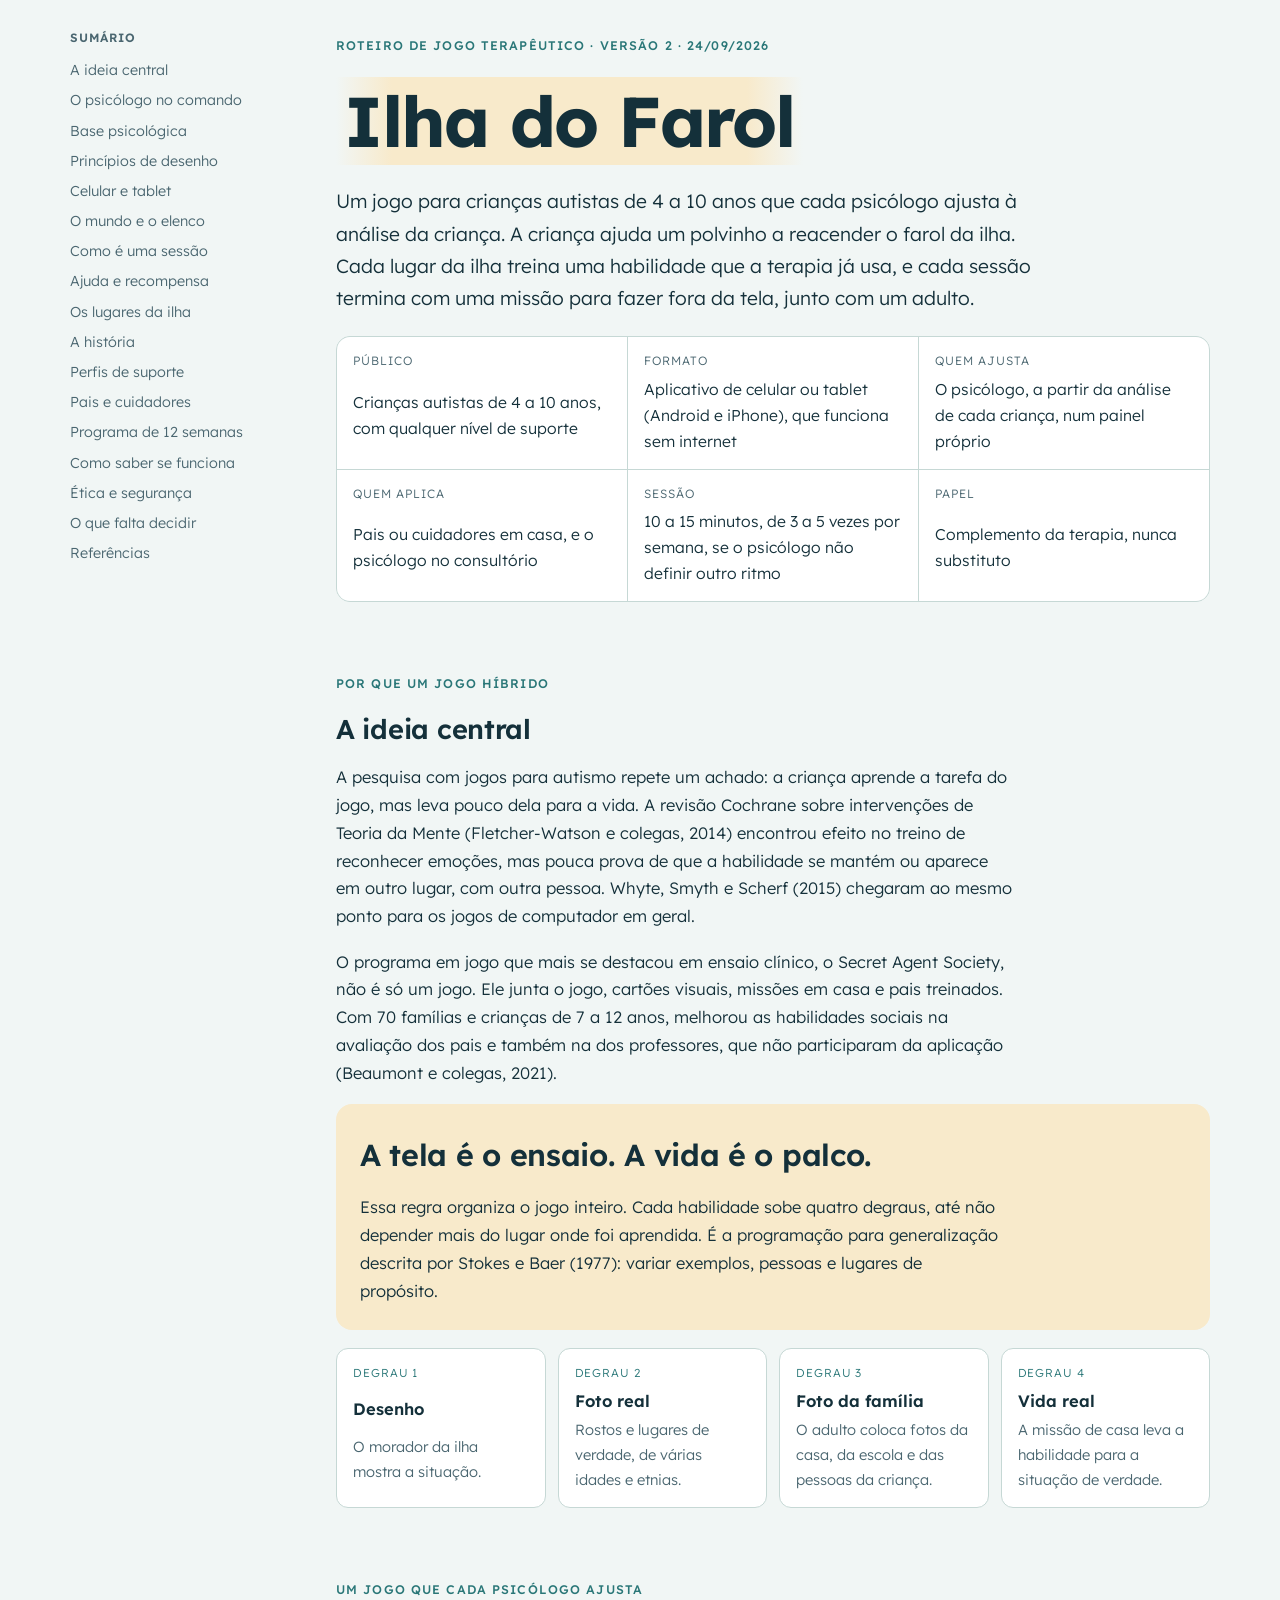
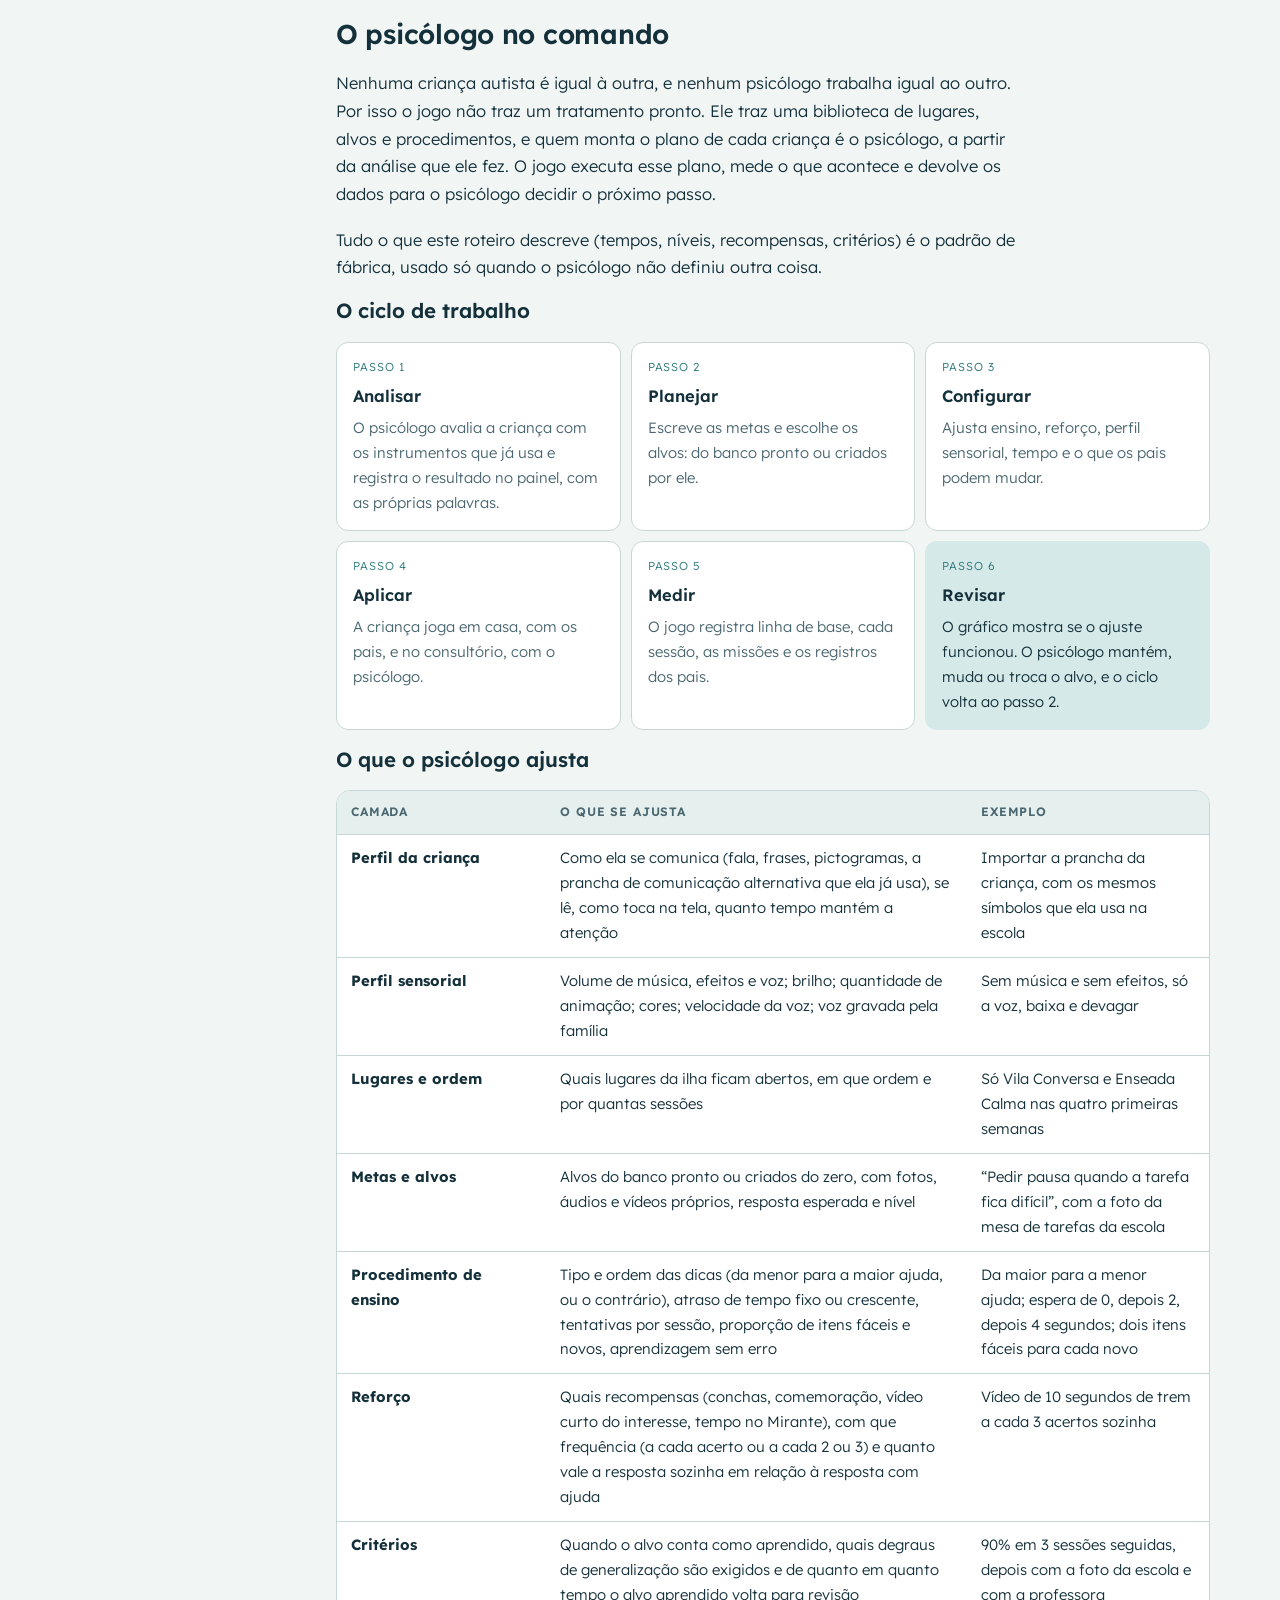
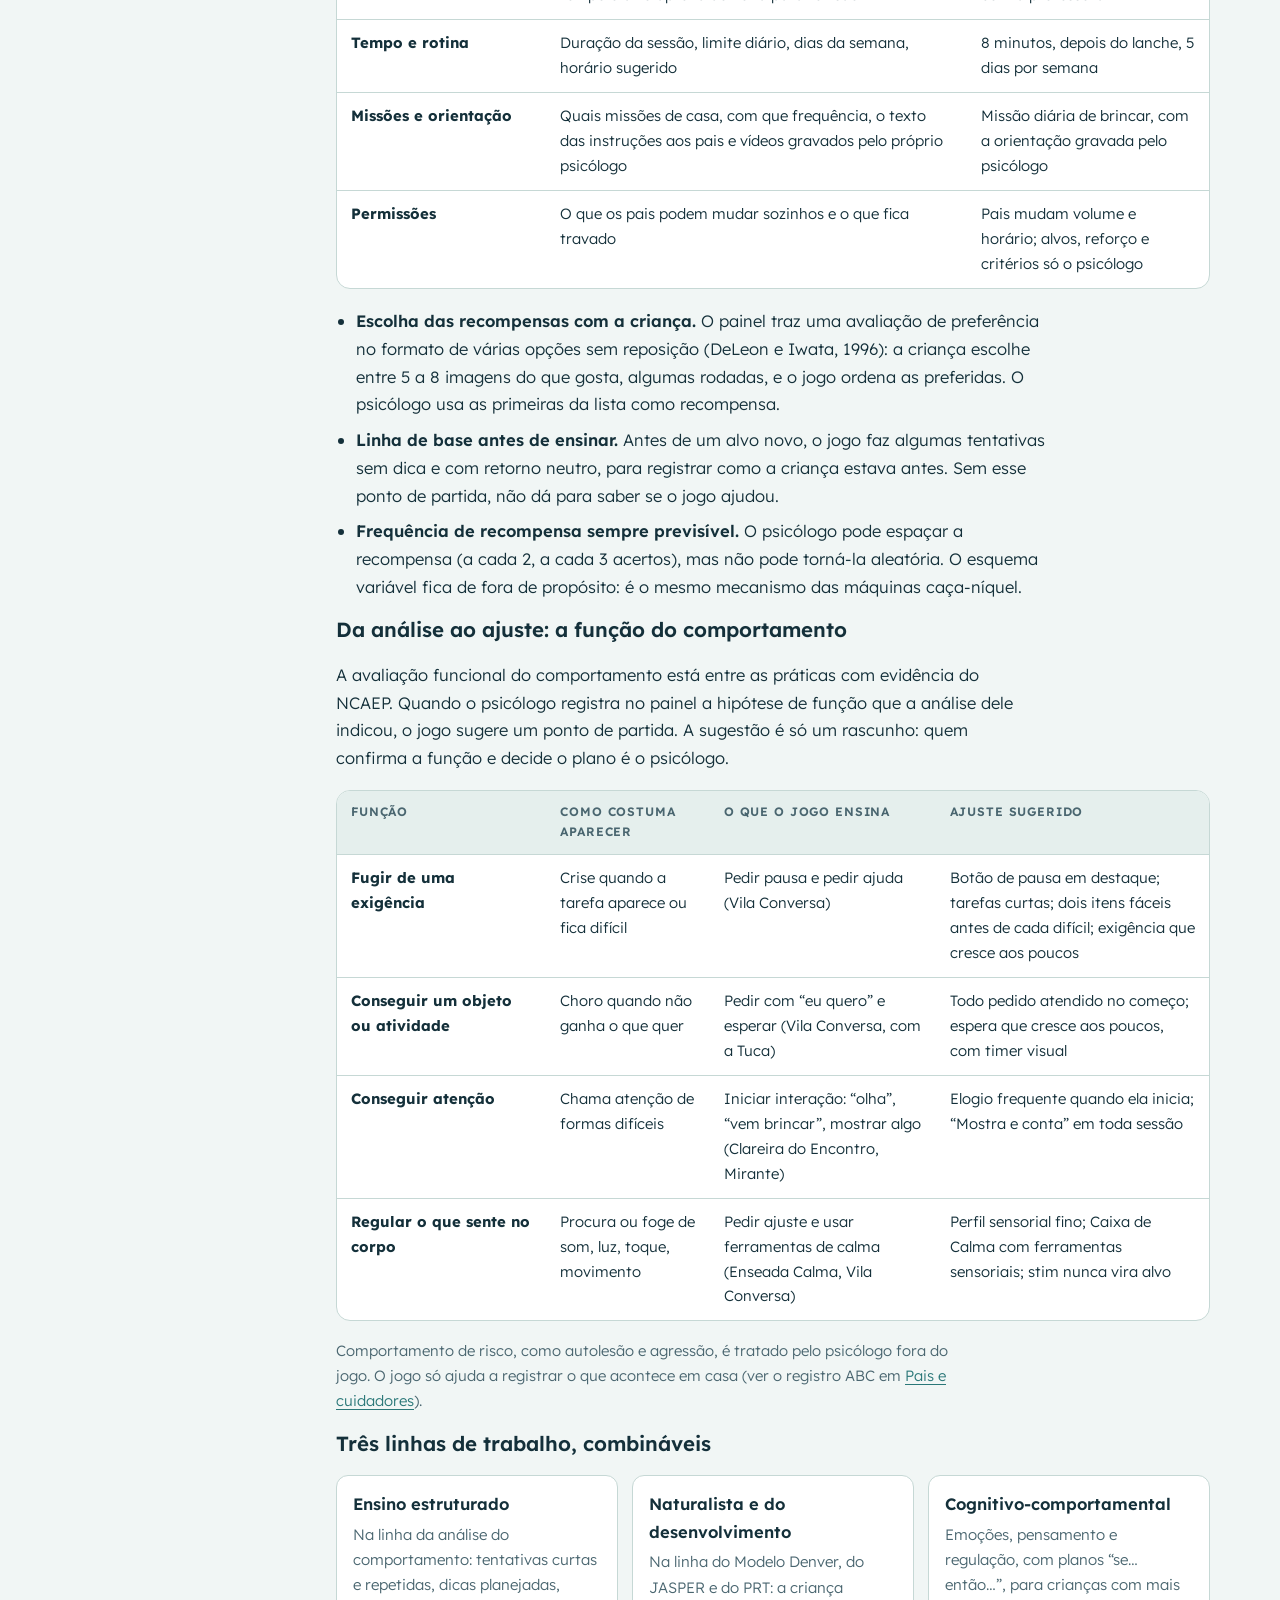
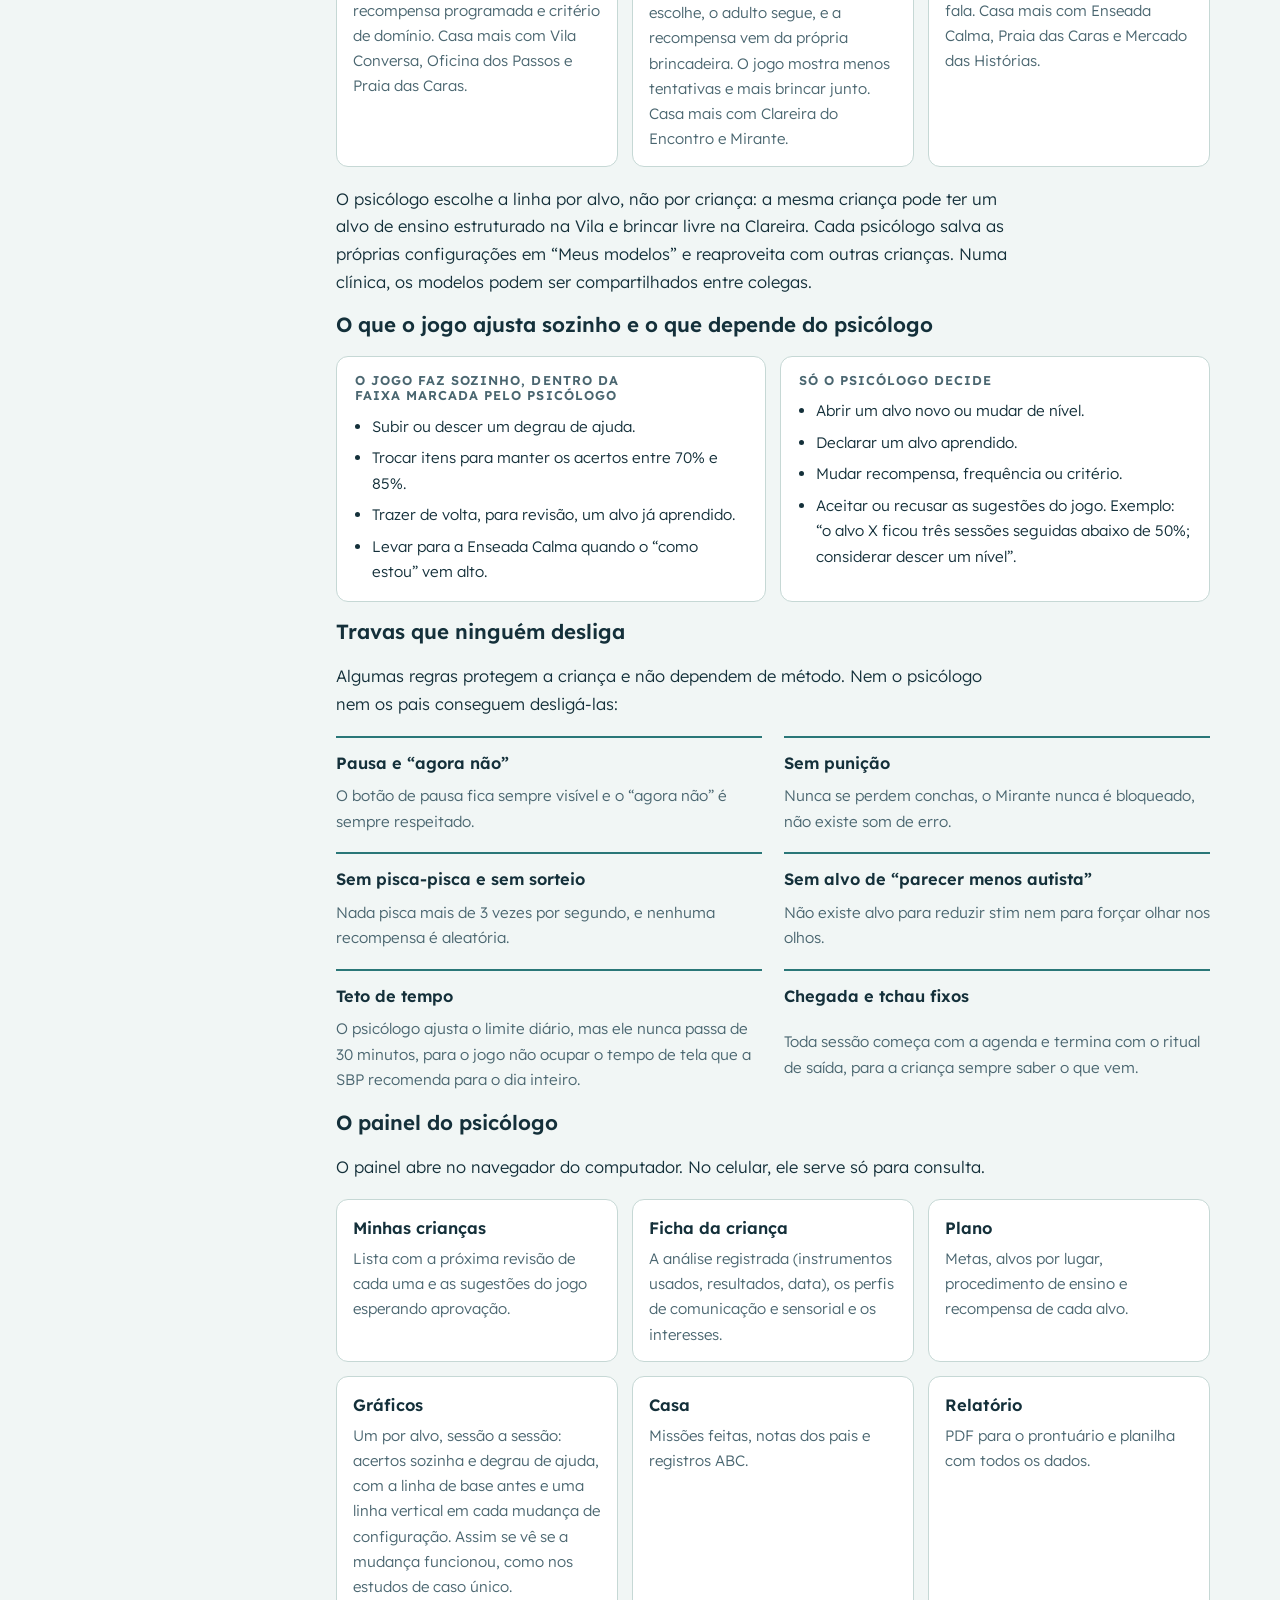
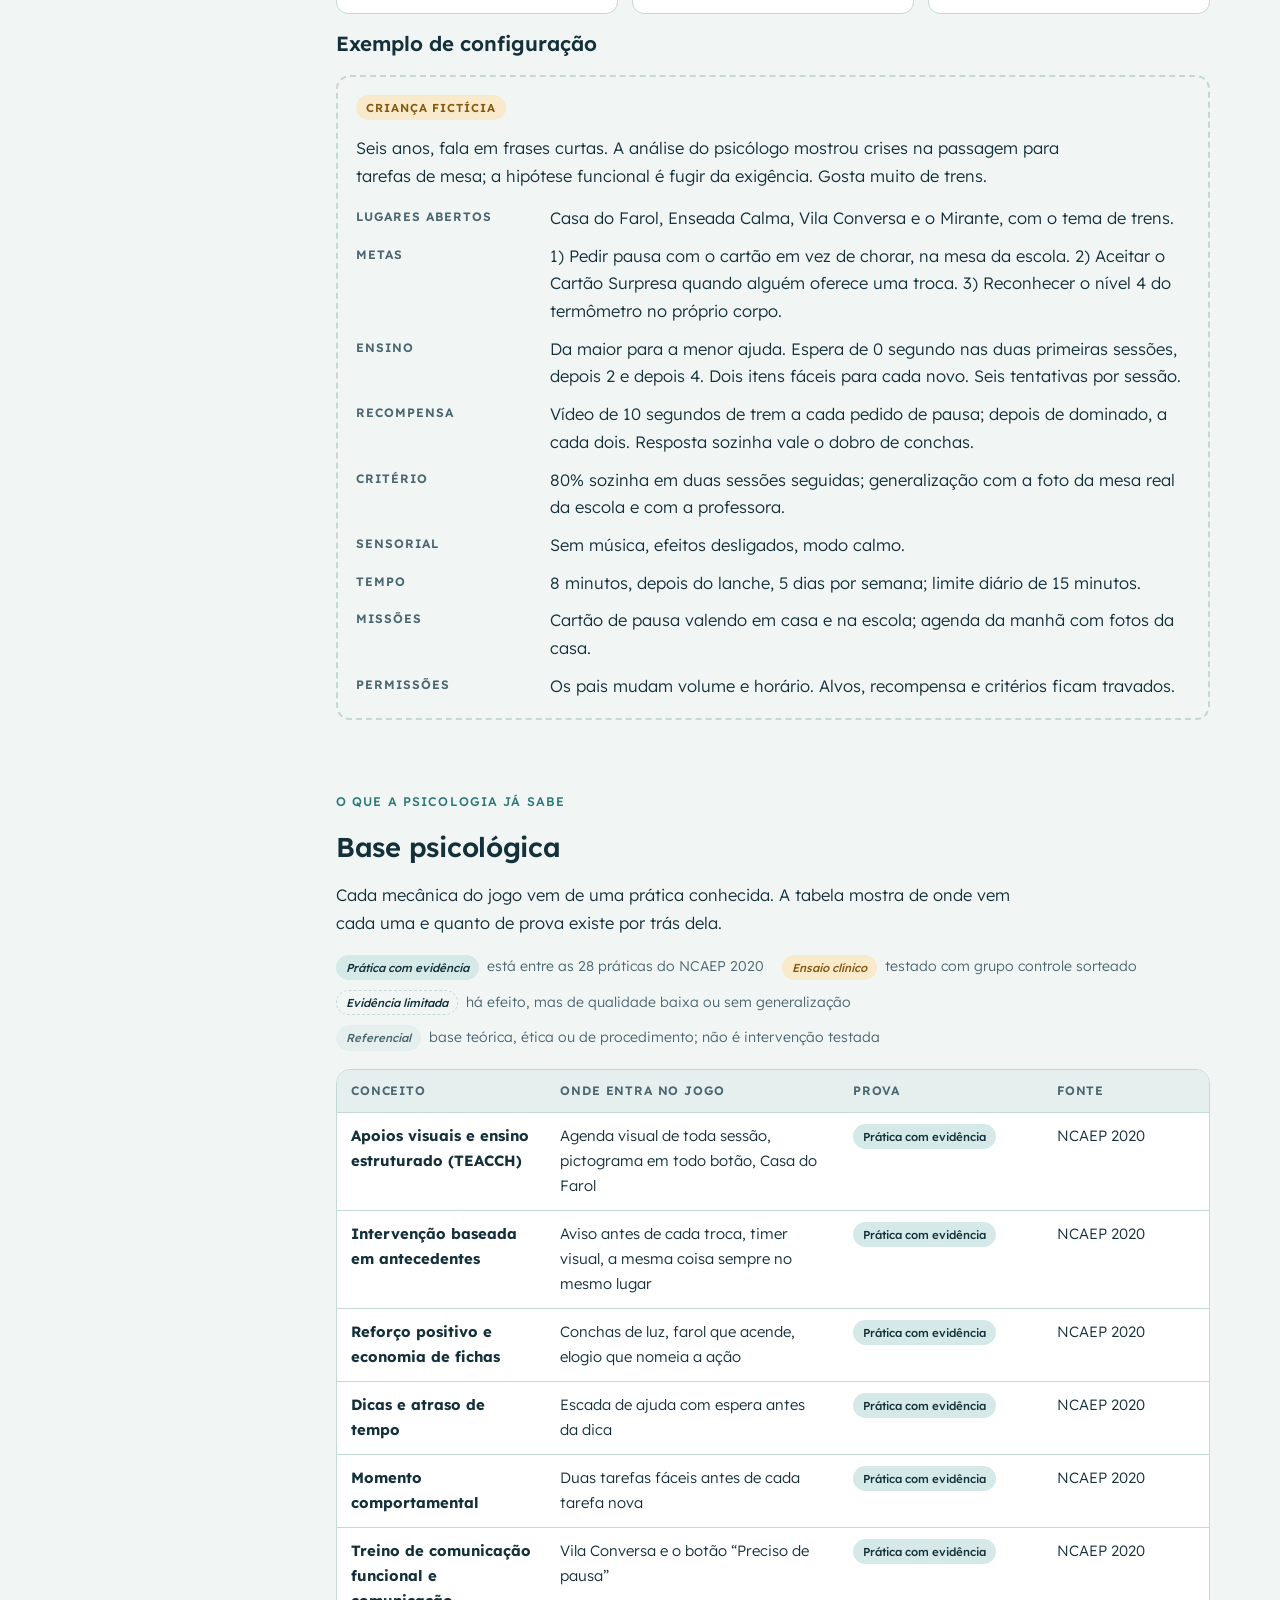
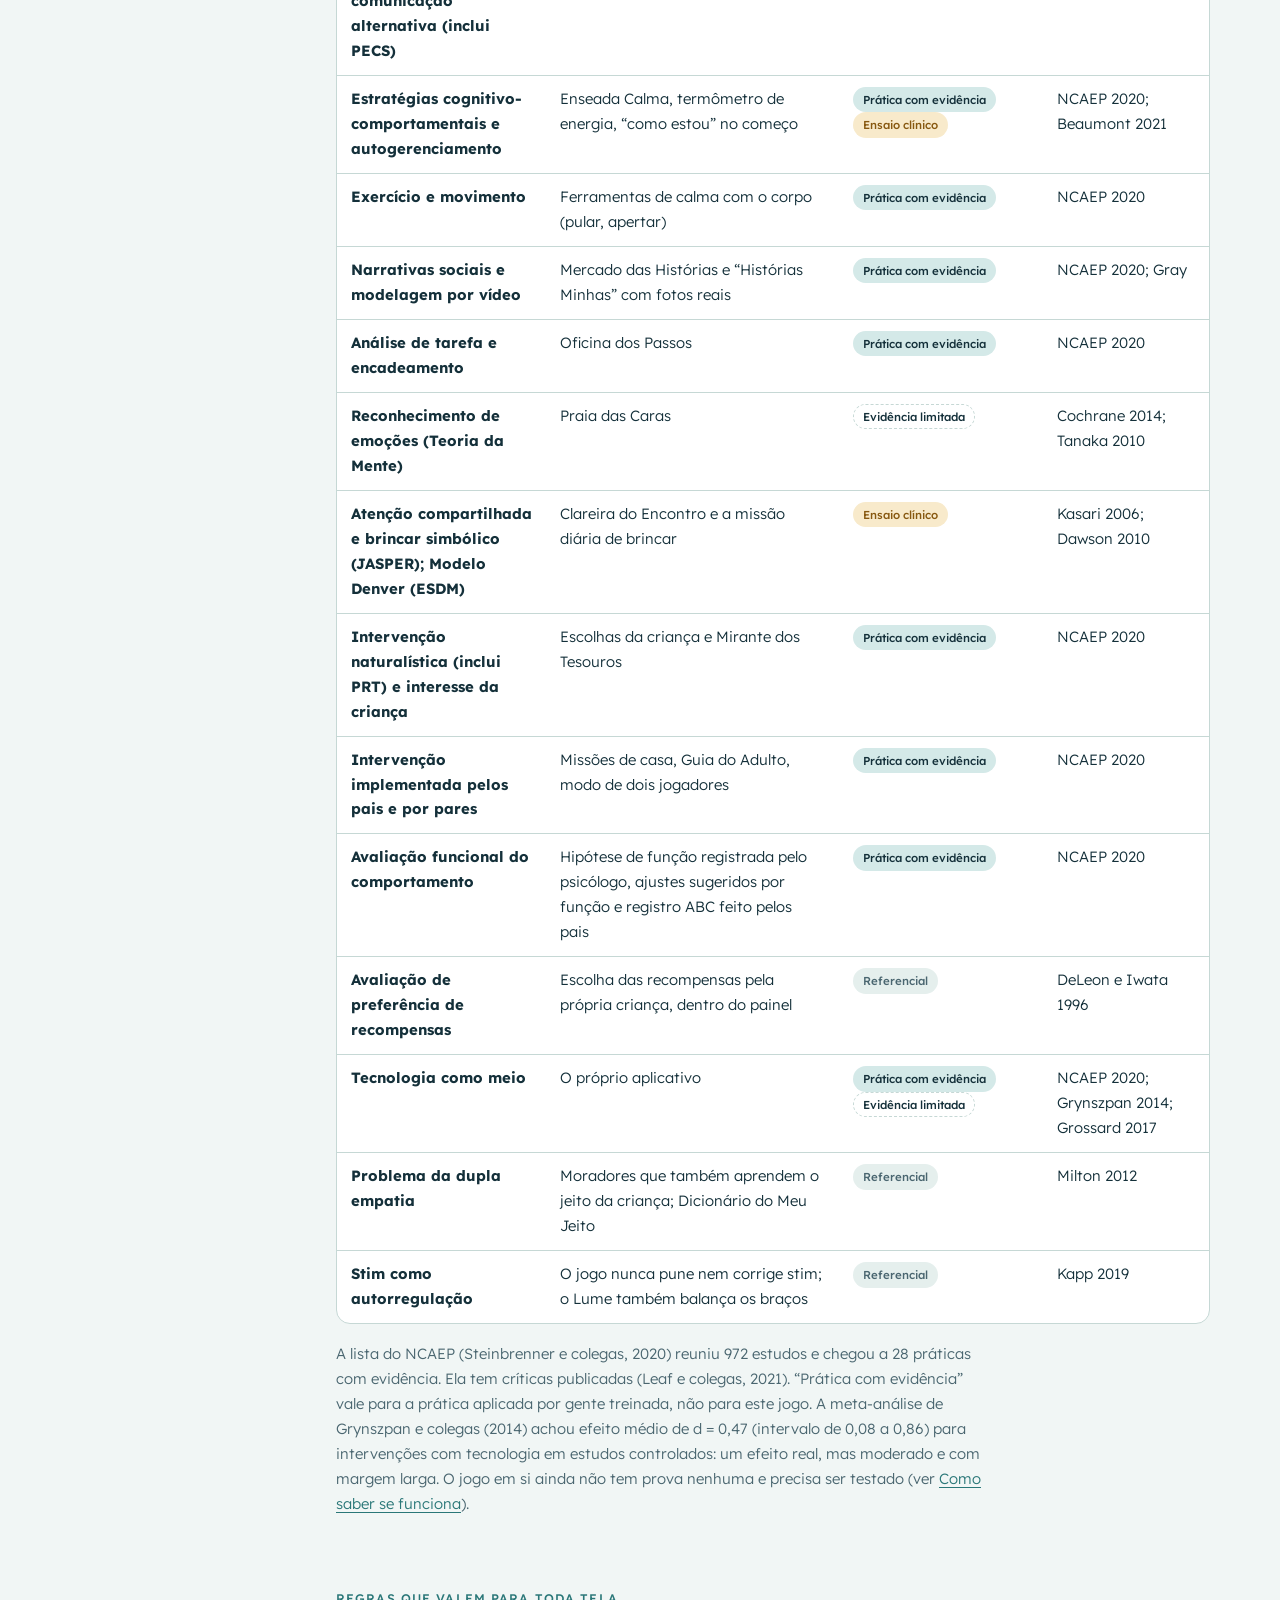
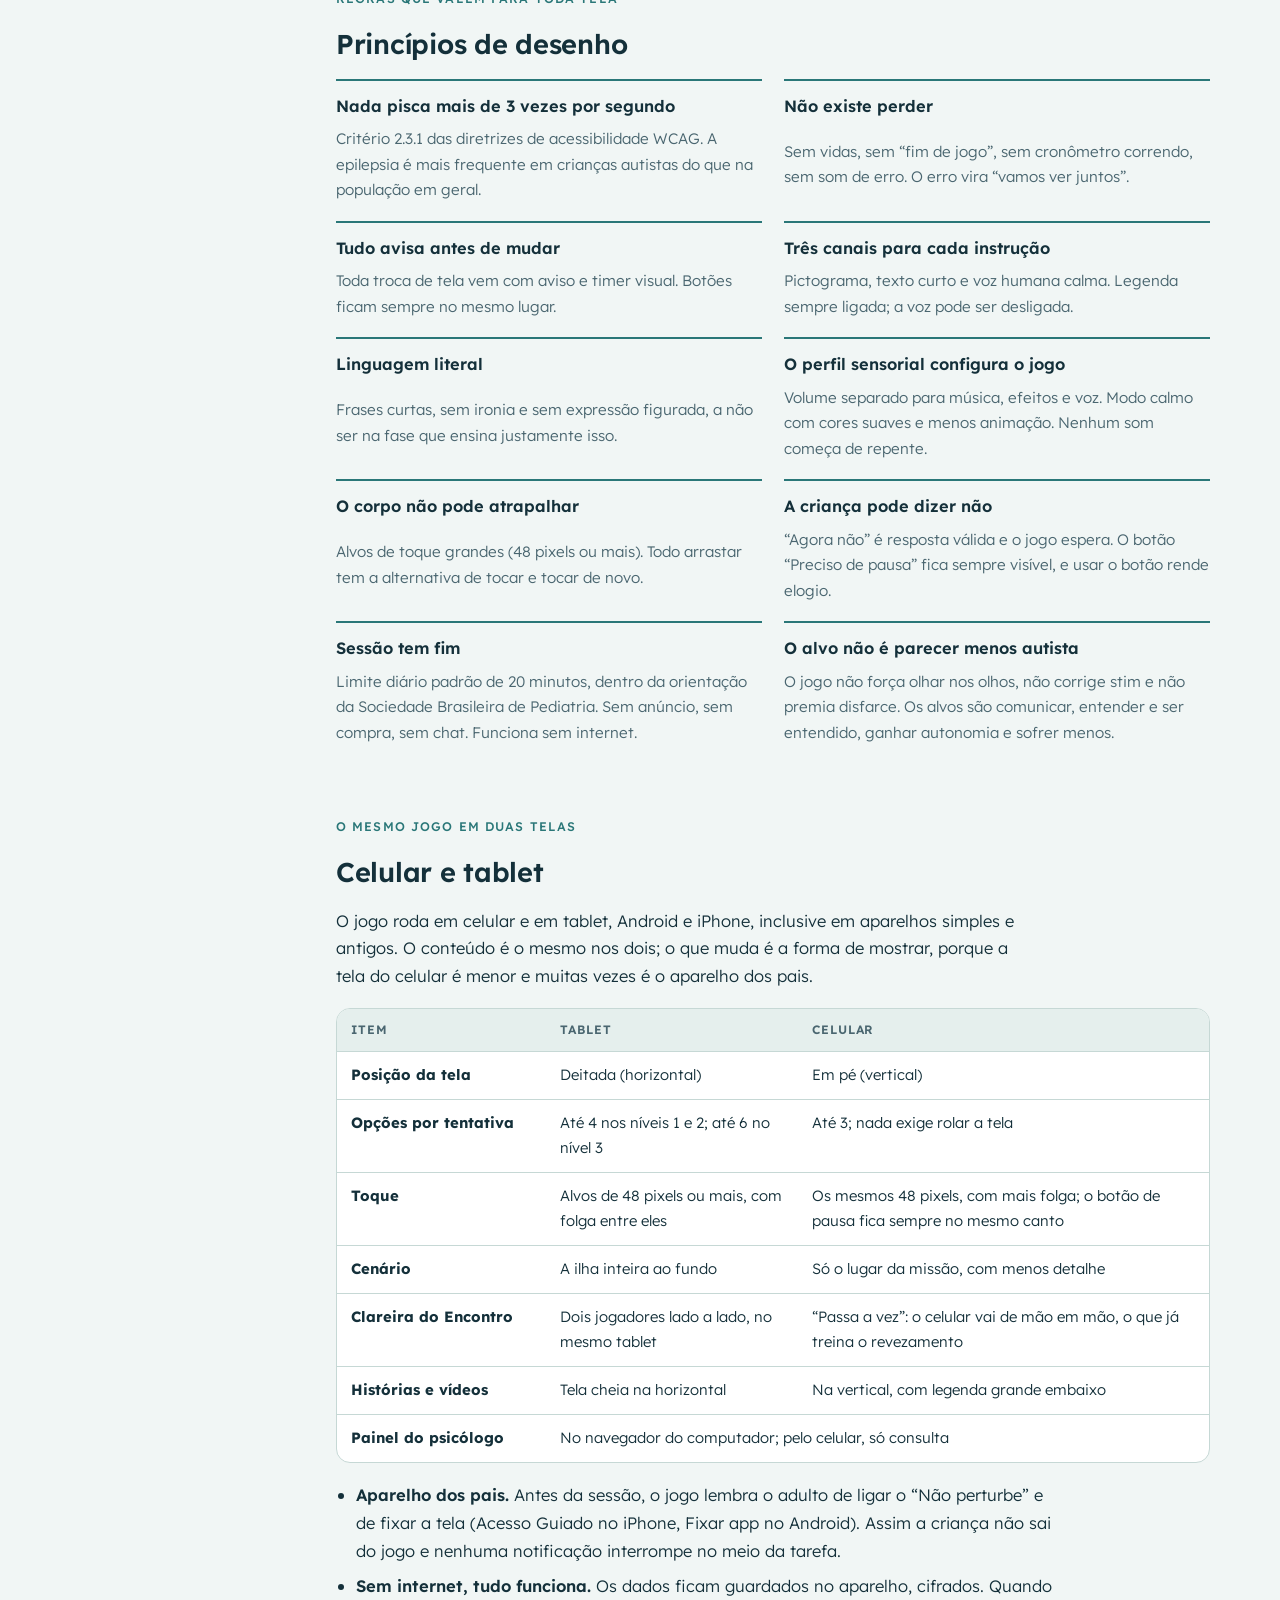
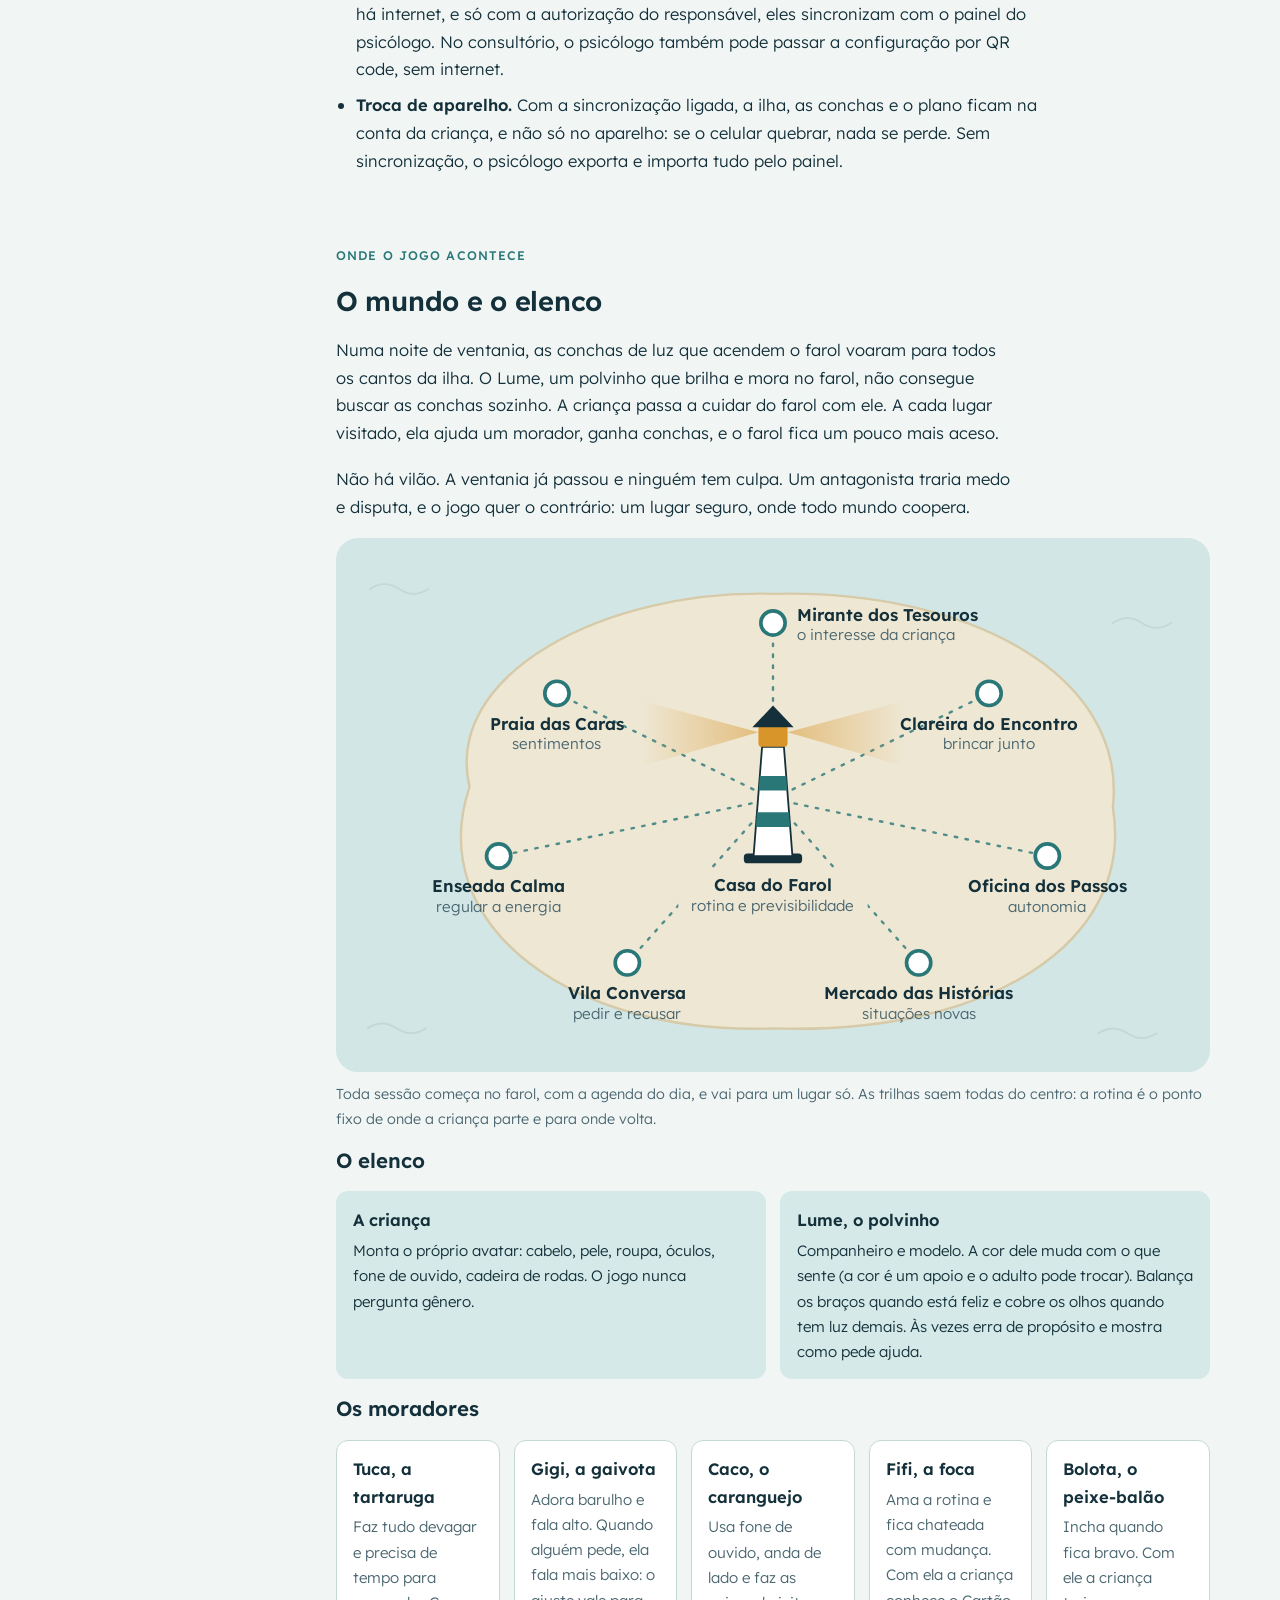
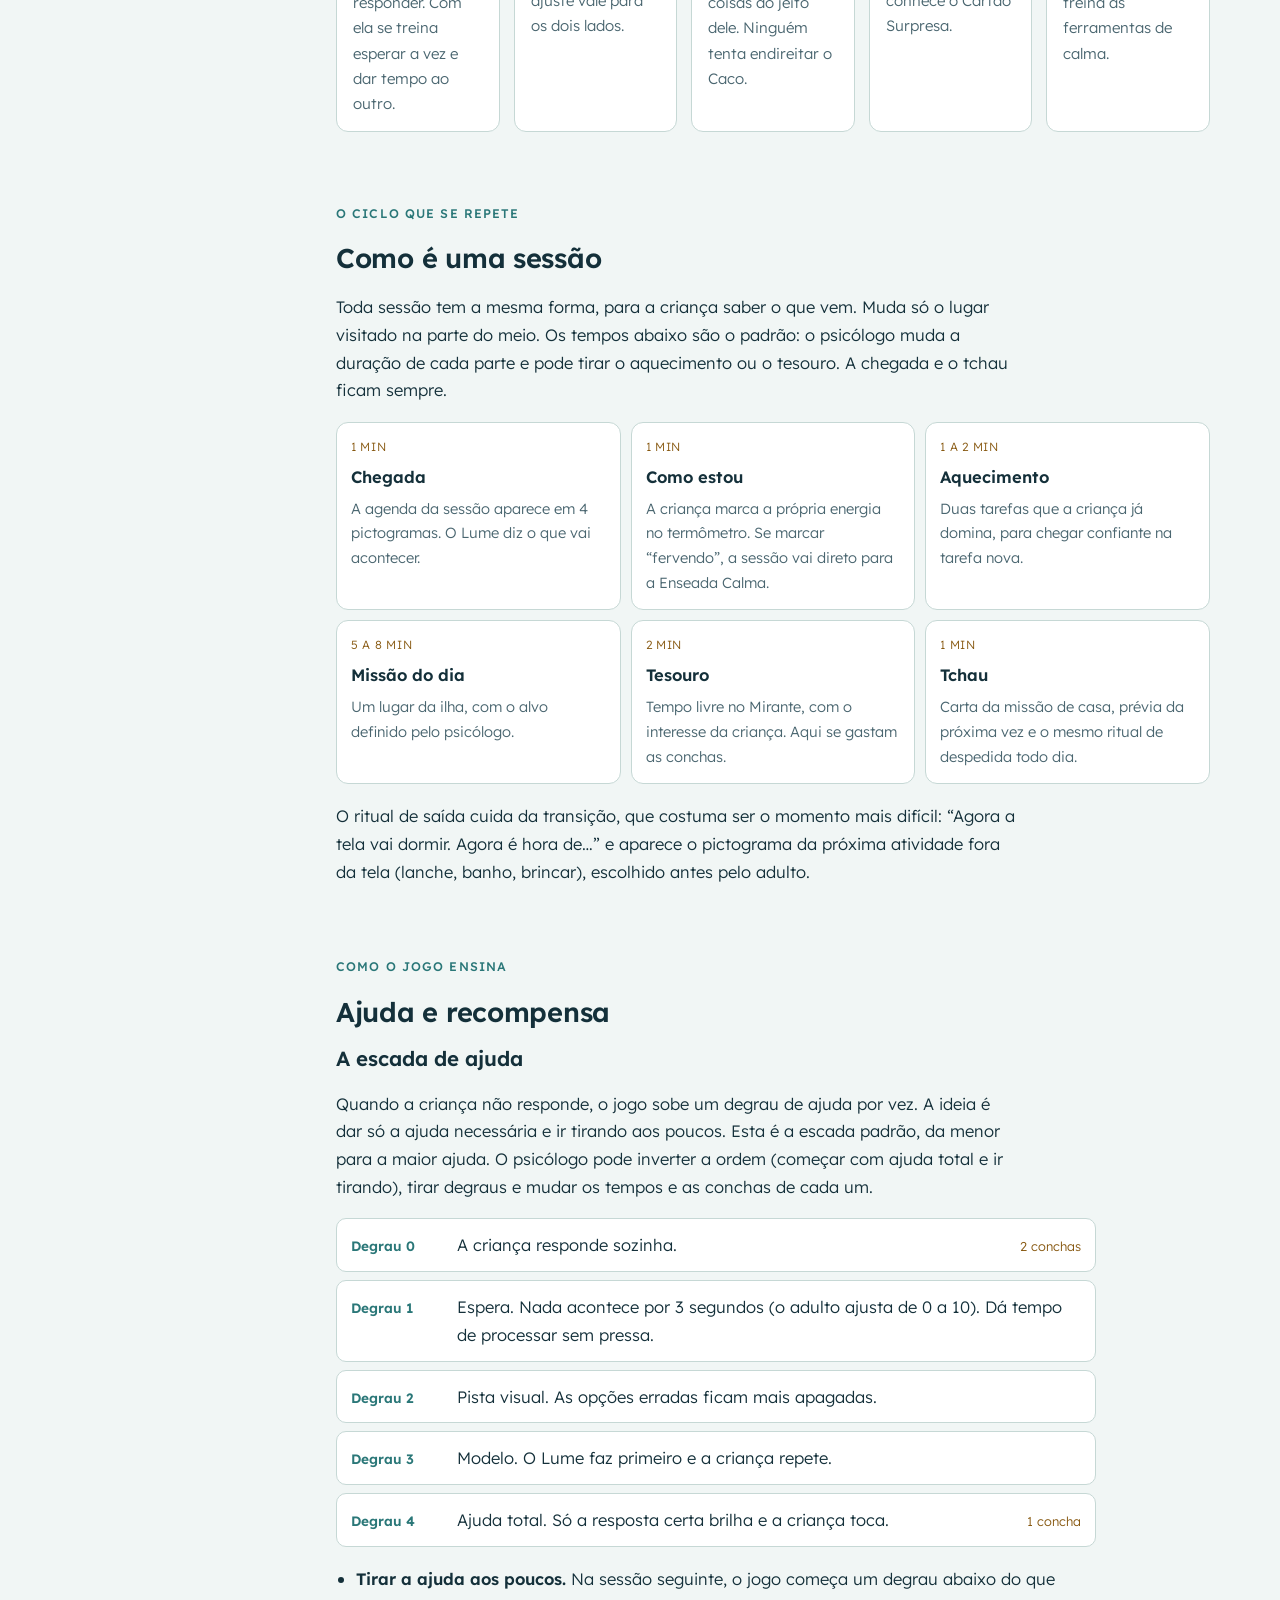
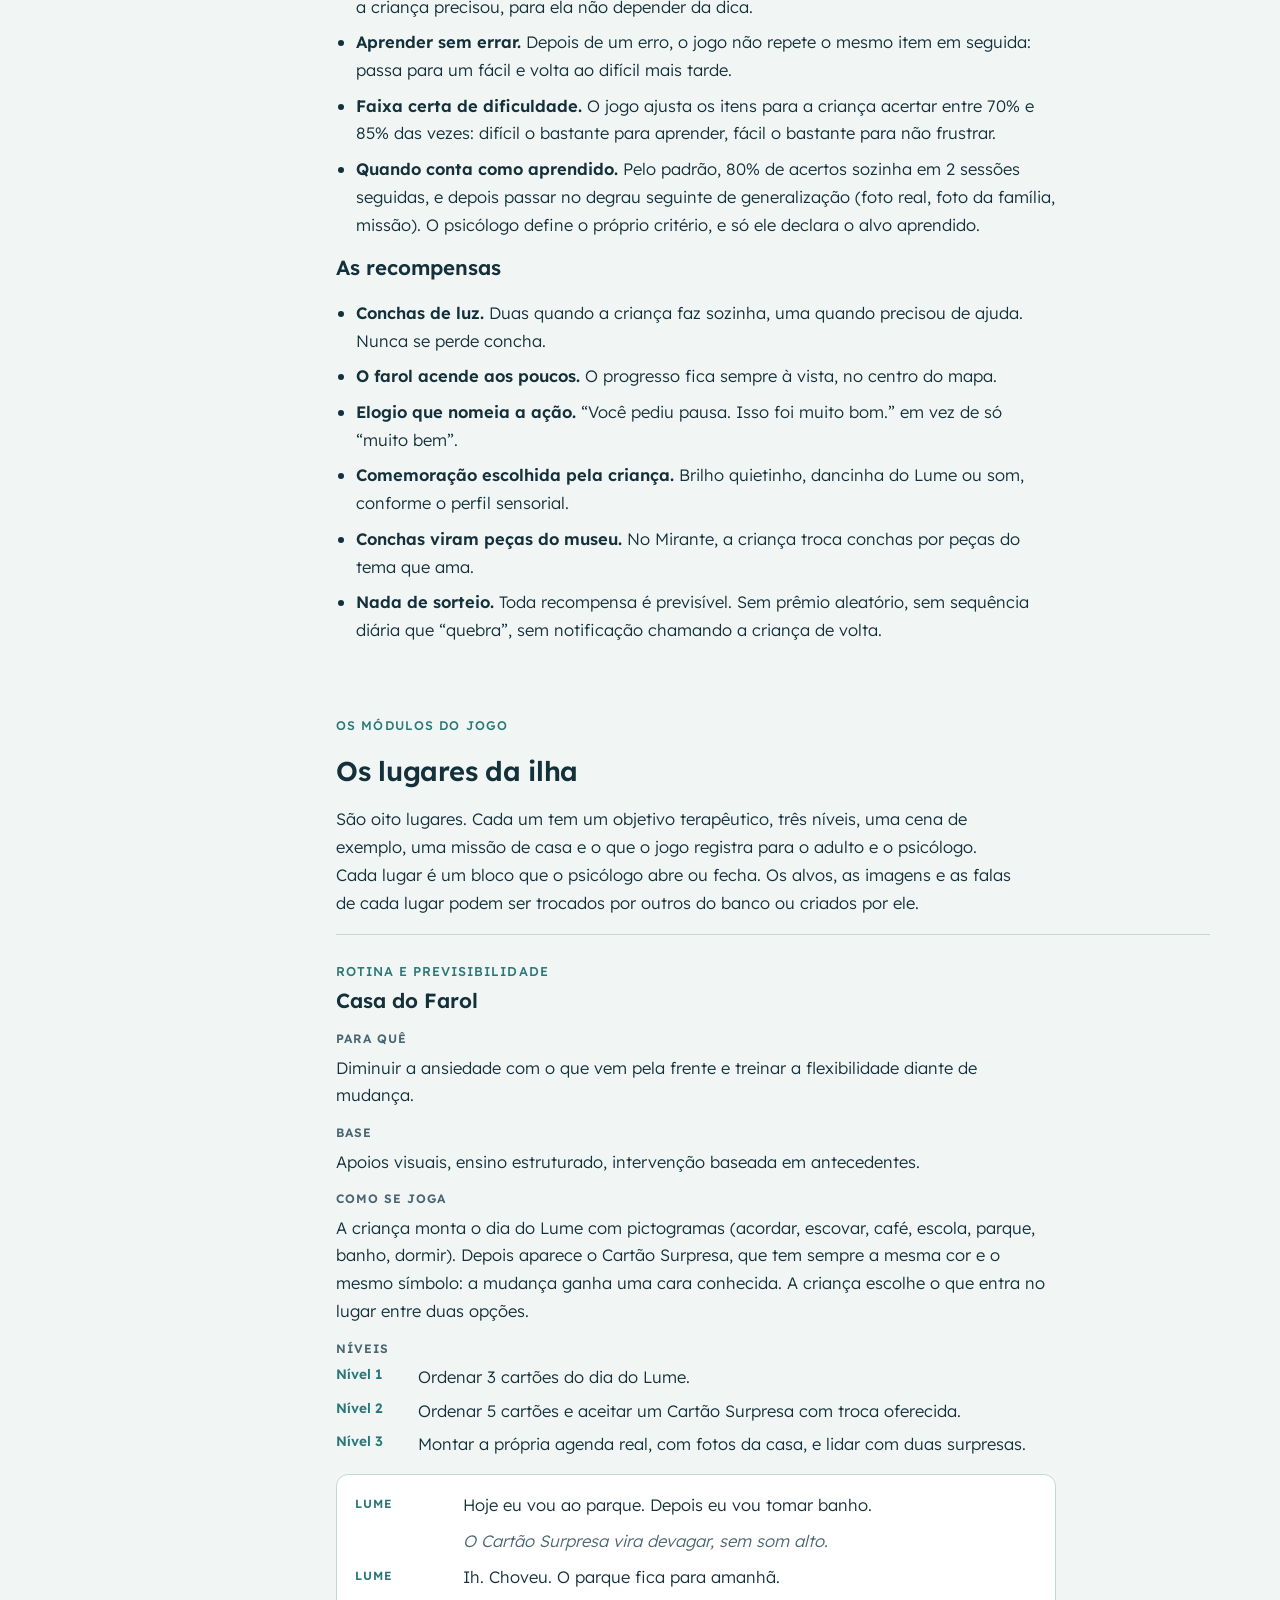
==== commit 0e4dfae1: "Roteiro versão 2: o psicólogo configura o jogo O jogo passa a ser ajustado por cada psicólogo a part" ====
--- a/docs/index.html
+++ b/docs/index.html
@@ -168,7 +168,7 @@
 /* personagens */
 .elenco{display:grid;grid-template-columns:repeat(auto-fit,minmax(240px,1fr));gap:14px}
 .elenco.moradores{grid-template-columns:repeat(auto-fit,minmax(150px,1fr))}
-.elenco div{background:var(--surface);border:1px solid var(--line);border-radius:12px;padding:14px 16px;display:grid;gap:4px}
+.elenco div{background:var(--surface);border:1px solid var(--line);border-radius:12px;padding:14px 16px;display:grid;gap:4px;align-content:start}
 .elenco strong{font-family:var(--f-display);font-weight:600}
 .elenco span{font-size:.94rem;color:var(--ink-2)}
 .elenco .destaque{background:var(--teal-soft);border-color:transparent}
@@ -229,6 +229,28 @@
 .refs{margin:0;padding-left:1.3em;display:grid;gap:8px;font-size:.92rem;max-width:80ch}
 .refs li::marker{color:var(--ink-2)}
 .rodape{font-size:.85rem;color:var(--ink-2);border-top:1px solid var(--line);padding-top:16px}
+
+/* versão 2: psicólogo no comando */
+.ciclo{list-style:none;margin:0;padding:0;display:grid;grid-template-columns:minmax(0,1fr);gap:10px;counter-reset:c}
+@media (min-width:460px){.ciclo{grid-template-columns:repeat(2,minmax(0,1fr))}}
+@media (min-width:760px){.ciclo{grid-template-columns:repeat(3,minmax(0,1fr))}}
+.ciclo li{background:var(--surface);border:1px solid var(--line);border-radius:12px;padding:14px 16px;display:grid;gap:6px;counter-increment:c;align-content:start}
+.ciclo li::before{content:"Passo " counter(c);font-family:var(--f-display);font-size:.72rem;letter-spacing:.08em;text-transform:uppercase;color:var(--teal)}
+.ciclo strong{font-family:var(--f-display);font-weight:600}
+.ciclo span{font-size:.93rem;color:var(--ink-2)}
+.ciclo .volta{background:var(--teal-soft);border-color:transparent}
+.ciclo .volta span{color:var(--ink)}
+.duas{display:grid;grid-template-columns:repeat(auto-fit,minmax(280px,1fr));gap:14px}
+.duas > div{background:var(--surface);border:1px solid var(--line);border-radius:12px;padding:16px 18px;display:grid;gap:10px;align-content:start}
+.duas ul{margin:0;padding-left:1.1em;display:grid;gap:6px;font-size:.95rem}
+.exemplo{border:2px dashed var(--line);border-radius:14px;padding:18px;display:grid;gap:14px}
+.exemplo .selo{justify-self:start;font-family:var(--f-display);font-size:.72rem;font-weight:600;letter-spacing:.08em;text-transform:uppercase;color:var(--amber-ink);background:var(--amber-soft);padding:3px 10px;border-radius:999px}
+.exemplo p{max-width:72ch}
+.exemplo dl{margin:0;display:grid;gap:10px}
+.exemplo dl > div{display:grid;grid-template-columns:minmax(0,1fr);gap:2px}
+@media (min-width:640px){.exemplo dl > div{grid-template-columns:180px minmax(0,1fr);gap:14px}}
+.exemplo dt{font-family:var(--f-display);font-size:.76rem;font-weight:600;text-transform:uppercase;letter-spacing:.08em;color:var(--ink-2);padding-top:3px}
+.exemplo dd{margin:0}
 @media (prefers-reduced-motion: reduce){*{scroll-behavior:auto!important;transition:none!important;animation:none!important}}
 </style>
 </head>
@@ -239,15 +261,17 @@
     <summary>Sumário</summary>
     <ol>
       <li><a href="#ideia">A ideia central</a></li>
+      <li><a href="#psicologo">O psicólogo no comando</a></li>
       <li><a href="#base">Base psicológica</a></li>
       <li><a href="#principios">Princípios de desenho</a></li>
+      <li><a href="#telas">Celular e tablet</a></li>
       <li><a href="#mundo">O mundo e o elenco</a></li>
       <li><a href="#sessao">Como é uma sessão</a></li>
       <li><a href="#ajuda">Ajuda e recompensa</a></li>
       <li><a href="#lugares">Os lugares da ilha</a></li>
       <li><a href="#historia">A história</a></li>
       <li><a href="#perfis">Perfis de suporte</a></li>
-      <li><a href="#adulto">O papel do adulto</a></li>
+      <li><a href="#adulto">Pais e cuidadores</a></li>
       <li><a href="#programa">Programa de 12 semanas</a></li>
       <li><a href="#medir">Como saber se funciona</a></li>
       <li><a href="#etica">Ética e segurança</a></li>
@@ -256,19 +280,22 @@
     </ol>
   </details>
 </nav>
+<script>
+  try { if (window.matchMedia("(max-width: 1079px)").matches) document.querySelector(".toc details").removeAttribute("open"); } catch (e) {}
+</script>
 
 <main>
 
 <header class="abertura">
-  <p class="eyebrow">Roteiro de jogo terapêutico · versão 1 · 24/09/2026</p>
+  <p class="eyebrow">Roteiro de jogo terapêutico · versão 2 · 24/09/2026</p>
   <h1><span>Ilha do Farol</span></h1>
-  <p class="lede">Um jogo para crianças autistas de 4 a 10 anos. A criança ajuda um polvinho a reacender o farol da ilha. Cada lugar da ilha treina uma habilidade que a terapia já usa, e cada sessão termina com uma missão para fazer fora da tela, junto com um adulto.</p>
+  <p class="lede">Um jogo para crianças autistas de 4 a 10 anos que cada psicólogo ajusta à análise da criança. A criança ajuda um polvinho a reacender o farol da ilha. Cada lugar da ilha treina uma habilidade que a terapia já usa, e cada sessão termina com uma missão para fazer fora da tela, junto com um adulto.</p>
   <dl class="ficha">
-    <div><dt>Público</dt><dd>Crianças autistas de 4 a 10 anos, em três perfis de suporte</dd></div>
-    <div><dt>Formato</dt><dd>Aplicativo de tablet, sem internet, com cartas de missão para imprimir</dd></div>
-    <div><dt>Sessão</dt><dd>10 a 15 minutos, de 3 a 5 vezes por semana</dd></div>
-    <div><dt>Programa</dt><dd>12 semanas, depois modo de manutenção</dd></div>
-    <div><dt>Quem media</dt><dd>Pais ou cuidadores, com metas definidas pelo terapeuta</dd></div>
+    <div><dt>Público</dt><dd>Crianças autistas de 4 a 10 anos, com qualquer nível de suporte</dd></div>
+    <div><dt>Formato</dt><dd>Aplicativo de celular ou tablet (Android e iPhone), que funciona sem internet</dd></div>
+    <div><dt>Quem ajusta</dt><dd>O psicólogo, a partir da análise de cada criança, num painel próprio</dd></div>
+    <div><dt>Quem aplica</dt><dd>Pais ou cuidadores em casa, e o psicólogo no consultório</dd></div>
+    <div><dt>Sessão</dt><dd>10 a 15 minutos, de 3 a 5 vezes por semana, se o psicólogo não definir outro ritmo</dd></div>
     <div><dt>Papel</dt><dd>Complemento da terapia, nunca substituto</dd></div>
   </dl>
 </header>
@@ -290,6 +317,131 @@
   </ol>
 </section>
 
+<section id="psicologo" aria-labelledby="t-psicologo">
+  <p class="eyebrow">Um jogo que cada psicólogo ajusta</p>
+  <h2 id="t-psicologo">O psicólogo no comando</h2>
+  <p>Nenhuma criança autista é igual à outra, e nenhum psicólogo trabalha igual ao outro. Por isso o jogo não traz um tratamento pronto. Ele traz uma biblioteca de lugares, alvos e procedimentos, e quem monta o plano de cada criança é o psicólogo, a partir da análise que ele fez. O jogo executa esse plano, mede o que acontece e devolve os dados para o psicólogo decidir o próximo passo.</p>
+  <p>Tudo o que este roteiro descreve (tempos, níveis, recompensas, critérios) é o padrão de fábrica, usado só quando o psicólogo não definiu outra coisa.</p>
+
+  <h3>O ciclo de trabalho</h3>
+  <ol class="ciclo">
+    <li><strong>Analisar</strong><span>O psicólogo avalia a criança com os instrumentos que já usa e registra o resultado no painel, com as próprias palavras.</span></li>
+    <li><strong>Planejar</strong><span>Escreve as metas e escolhe os alvos: do banco pronto ou criados por ele.</span></li>
+    <li><strong>Configurar</strong><span>Ajusta ensino, reforço, perfil sensorial, tempo e o que os pais podem mudar.</span></li>
+    <li><strong>Aplicar</strong><span>A criança joga em casa, com os pais, e no consultório, com o psicólogo.</span></li>
+    <li><strong>Medir</strong><span>O jogo registra linha de base, cada sessão, as missões e os registros dos pais.</span></li>
+    <li class="volta"><strong>Revisar</strong><span>O gráfico mostra se o ajuste funcionou. O psicólogo mantém, muda ou troca o alvo, e o ciclo volta ao passo 2.</span></li>
+  </ol>
+
+  <h3>O que o psicólogo ajusta</h3>
+  <div class="tabela" role="region" aria-label="O que o psicólogo ajusta" tabindex="0">
+    <table>
+      <thead><tr><th>Camada</th><th>O que se ajusta</th><th>Exemplo</th></tr></thead>
+      <tbody>
+        <tr><td>Perfil da criança</td><td>Como ela se comunica (fala, frases, pictogramas, a prancha de comunicação alternativa que ela já usa), se lê, como toca na tela, quanto tempo mantém a atenção</td><td>Importar a prancha da criança, com os mesmos símbolos que ela usa na escola</td></tr>
+        <tr><td>Perfil sensorial</td><td>Volume de música, efeitos e voz; brilho; quantidade de animação; cores; velocidade da voz; voz gravada pela família</td><td>Sem música e sem efeitos, só a voz, baixa e devagar</td></tr>
+        <tr><td>Lugares e ordem</td><td>Quais lugares da ilha ficam abertos, em que ordem e por quantas sessões</td><td>Só Vila Conversa e Enseada Calma nas quatro primeiras semanas</td></tr>
+        <tr><td>Metas e alvos</td><td>Alvos do banco pronto ou criados do zero, com fotos, áudios e vídeos próprios, resposta esperada e nível</td><td>“Pedir pausa quando a tarefa fica difícil”, com a foto da mesa de tarefas da escola</td></tr>
+        <tr><td>Procedimento de ensino</td><td>Tipo e ordem das dicas (da menor para a maior ajuda, ou o contrário), atraso de tempo fixo ou crescente, tentativas por sessão, proporção de itens fáceis e novos, aprendizagem sem erro</td><td>Da maior para a menor ajuda; espera de 0, depois 2, depois 4 segundos; dois itens fáceis para cada novo</td></tr>
+        <tr><td>Reforço</td><td>Quais recompensas (conchas, comemoração, vídeo curto do interesse, tempo no Mirante), com que frequência (a cada acerto ou a cada 2 ou 3) e quanto vale a resposta sozinha em relação à resposta com ajuda</td><td>Vídeo de 10 segundos de trem a cada 3 acertos sozinha</td></tr>
+        <tr><td>Critérios</td><td>Quando o alvo conta como aprendido, quais degraus de generalização são exigidos e de quanto em quanto tempo o alvo aprendido volta para revisão</td><td>90% em 3 sessões seguidas, depois com a foto da escola e com a professora</td></tr>
+        <tr><td>Tempo e rotina</td><td>Duração da sessão, limite diário, dias da semana, horário sugerido</td><td>8 minutos, depois do lanche, 5 dias por semana</td></tr>
+        <tr><td>Missões e orientação</td><td>Quais missões de casa, com que frequência, o texto das instruções aos pais e vídeos gravados pelo próprio psicólogo</td><td>Missão diária de brincar, com a orientação gravada pelo psicólogo</td></tr>
+        <tr><td>Permissões</td><td>O que os pais podem mudar sozinhos e o que fica travado</td><td>Pais mudam volume e horário; alvos, reforço e critérios só o psicólogo</td></tr>
+      </tbody>
+    </table>
+  </div>
+  <ul class="lista">
+    <li><b>Escolha das recompensas com a criança.</b> O painel traz uma avaliação de preferência no formato de várias opções sem reposição (DeLeon e Iwata, 1996): a criança escolhe entre 5 a 8 imagens do que gosta, algumas rodadas, e o jogo ordena as preferidas. O psicólogo usa as primeiras da lista como recompensa.</li>
+    <li><b>Linha de base antes de ensinar.</b> Antes de um alvo novo, o jogo faz algumas tentativas sem dica e com retorno neutro, para registrar como a criança estava antes. Sem esse ponto de partida, não dá para saber se o jogo ajudou.</li>
+    <li><b>Frequência de recompensa sempre previsível.</b> O psicólogo pode espaçar a recompensa (a cada 2, a cada 3 acertos), mas não pode torná-la aleatória. O esquema variável fica de fora de propósito: é o mesmo mecanismo das máquinas caça-níquel.</li>
+  </ul>
+
+  <h3>Da análise ao ajuste: a função do comportamento</h3>
+  <p>A avaliação funcional do comportamento está entre as práticas com evidência do NCAEP. Quando o psicólogo registra no painel a hipótese de função que a análise dele indicou, o jogo sugere um ponto de partida. A sugestão é só um rascunho: quem confirma a função e decide o plano é o psicólogo.</p>
+  <div class="tabela" role="region" aria-label="Ajustes sugeridos por função do comportamento" tabindex="0">
+    <table>
+      <thead><tr><th>Função</th><th>Como costuma aparecer</th><th>O que o jogo ensina</th><th>Ajuste sugerido</th></tr></thead>
+      <tbody>
+        <tr><td>Fugir de uma exigência</td><td>Crise quando a tarefa aparece ou fica difícil</td><td>Pedir pausa e pedir ajuda (Vila Conversa)</td><td>Botão de pausa em destaque; tarefas curtas; dois itens fáceis antes de cada difícil; exigência que cresce aos poucos</td></tr>
+        <tr><td>Conseguir um objeto ou atividade</td><td>Choro quando não ganha o que quer</td><td>Pedir com “eu quero” e esperar (Vila Conversa, com a Tuca)</td><td>Todo pedido atendido no começo; espera que cresce aos poucos, com timer visual</td></tr>
+        <tr><td>Conseguir atenção</td><td>Chama atenção de formas difíceis</td><td>Iniciar interação: “olha”, “vem brincar”, mostrar algo (Clareira do Encontro, Mirante)</td><td>Elogio frequente quando ela inicia; “Mostra e conta” em toda sessão</td></tr>
+        <tr><td>Regular o que sente no corpo</td><td>Procura ou foge de som, luz, toque, movimento</td><td>Pedir ajuste e usar ferramentas de calma (Enseada Calma, Vila Conversa)</td><td>Perfil sensorial fino; Caixa de Calma com ferramentas sensoriais; stim nunca vira alvo</td></tr>
+      </tbody>
+    </table>
+  </div>
+  <p class="nota">Comportamento de risco, como autolesão e agressão, é tratado pelo psicólogo fora do jogo. O jogo só ajuda a registrar o que acontece em casa (ver o registro ABC em <a href="#adulto">Pais e cuidadores</a>).</p>
+
+  <h3>Três linhas de trabalho, combináveis</h3>
+  <div class="elenco">
+    <div><strong>Ensino estruturado</strong><span>Na linha da análise do comportamento: tentativas curtas e repetidas, dicas planejadas, recompensa programada e critério de domínio. Casa mais com Vila Conversa, Oficina dos Passos e Praia das Caras.</span></div>
+    <div><strong>Naturalista e do desenvolvimento</strong><span>Na linha do Modelo Denver, do JASPER e do PRT: a criança escolhe, o adulto segue, e a recompensa vem da própria brincadeira. O jogo mostra menos tentativas e mais brincar junto. Casa mais com Clareira do Encontro e Mirante.</span></div>
+    <div><strong>Cognitivo-comportamental</strong><span>Emoções, pensamento e regulação, com planos “se… então…”, para crianças com mais fala. Casa mais com Enseada Calma, Praia das Caras e Mercado das Histórias.</span></div>
+  </div>
+  <p>O psicólogo escolhe a linha por alvo, não por criança: a mesma criança pode ter um alvo de ensino estruturado na Vila e brincar livre na Clareira. Cada psicólogo salva as próprias configurações em “Meus modelos” e reaproveita com outras crianças. Numa clínica, os modelos podem ser compartilhados entre colegas.</p>
+
+  <h3>O que o jogo ajusta sozinho e o que depende do psicólogo</h3>
+  <div class="duas">
+    <div>
+      <h4>O jogo faz sozinho, dentro da faixa marcada pelo psicólogo</h4>
+      <ul>
+        <li>Subir ou descer um degrau de ajuda.</li>
+        <li>Trocar itens para manter os acertos entre 70% e 85%.</li>
+        <li>Trazer de volta, para revisão, um alvo já aprendido.</li>
+        <li>Levar para a Enseada Calma quando o “como estou” vem alto.</li>
+      </ul>
+    </div>
+    <div>
+      <h4>Só o psicólogo decide</h4>
+      <ul>
+        <li>Abrir um alvo novo ou mudar de nível.</li>
+        <li>Declarar um alvo aprendido.</li>
+        <li>Mudar recompensa, frequência ou critério.</li>
+        <li>Aceitar ou recusar as sugestões do jogo. Exemplo: “o alvo X ficou três sessões seguidas abaixo de 50%; considerar descer um nível”.</li>
+      </ul>
+    </div>
+  </div>
+
+  <h3>Travas que ninguém desliga</h3>
+  <p>Algumas regras protegem a criança e não dependem de método. Nem o psicólogo nem os pais conseguem desligá-las:</p>
+  <ul class="regras">
+    <li><strong>Pausa e “agora não”</strong><span>O botão de pausa fica sempre visível e o “agora não” é sempre respeitado.</span></li>
+    <li><strong>Sem punição</strong><span>Nunca se perdem conchas, o Mirante nunca é bloqueado, não existe som de erro.</span></li>
+    <li><strong>Sem pisca-pisca e sem sorteio</strong><span>Nada pisca mais de 3 vezes por segundo, e nenhuma recompensa é aleatória.</span></li>
+    <li><strong>Sem alvo de “parecer menos autista”</strong><span>Não existe alvo para reduzir stim nem para forçar olhar nos olhos.</span></li>
+    <li><strong>Teto de tempo</strong><span>O psicólogo ajusta o limite diário, mas ele nunca passa de 30 minutos, para o jogo não ocupar o tempo de tela que a SBP recomenda para o dia inteiro.</span></li>
+    <li><strong>Chegada e tchau fixos</strong><span>Toda sessão começa com a agenda e termina com o ritual de saída, para a criança sempre saber o que vem.</span></li>
+  </ul>
+
+  <h3>O painel do psicólogo</h3>
+  <p>O painel abre no navegador do computador. No celular, ele serve só para consulta.</p>
+  <div class="elenco">
+    <div><strong>Minhas crianças</strong><span>Lista com a próxima revisão de cada uma e as sugestões do jogo esperando aprovação.</span></div>
+    <div><strong>Ficha da criança</strong><span>A análise registrada (instrumentos usados, resultados, data), os perfis de comunicação e sensorial e os interesses.</span></div>
+    <div><strong>Plano</strong><span>Metas, alvos por lugar, procedimento de ensino e recompensa de cada alvo.</span></div>
+    <div><strong>Gráficos</strong><span>Um por alvo, sessão a sessão: acertos sozinha e degrau de ajuda, com a linha de base antes e uma linha vertical em cada mudança de configuração. Assim se vê se a mudança funcionou, como nos estudos de caso único.</span></div>
+    <div><strong>Casa</strong><span>Missões feitas, notas dos pais e registros ABC.</span></div>
+    <div><strong>Relatório</strong><span>PDF para o prontuário e planilha com todos os dados.</span></div>
+  </div>
+
+  <h3>Exemplo de configuração</h3>
+  <div class="exemplo">
+    <span class="selo">Criança fictícia</span>
+    <p>Seis anos, fala em frases curtas. A análise do psicólogo mostrou crises na passagem para tarefas de mesa; a hipótese funcional é fugir da exigência. Gosta muito de trens.</p>
+    <dl>
+      <div><dt>Lugares abertos</dt><dd>Casa do Farol, Enseada Calma, Vila Conversa e o Mirante, com o tema de trens.</dd></div>
+      <div><dt>Metas</dt><dd>1) Pedir pausa com o cartão em vez de chorar, na mesa da escola. 2) Aceitar o Cartão Surpresa quando alguém oferece uma troca. 3) Reconhecer o nível 4 do termômetro no próprio corpo.</dd></div>
+      <div><dt>Ensino</dt><dd>Da maior para a menor ajuda. Espera de 0 segundo nas duas primeiras sessões, depois 2 e depois 4. Dois itens fáceis para cada novo. Seis tentativas por sessão.</dd></div>
+      <div><dt>Recompensa</dt><dd>Vídeo de 10 segundos de trem a cada pedido de pausa; depois de dominado, a cada dois. Resposta sozinha vale o dobro de conchas.</dd></div>
+      <div><dt>Critério</dt><dd>80% sozinha em duas sessões seguidas; generalização com a foto da mesa real da escola e com a professora.</dd></div>
+      <div><dt>Sensorial</dt><dd>Sem música, efeitos desligados, modo calmo.</dd></div>
+      <div><dt>Tempo</dt><dd>8 minutos, depois do lanche, 5 dias por semana; limite diário de 15 minutos.</dd></div>
+      <div><dt>Missões</dt><dd>Cartão de pausa valendo em casa e na escola; agenda da manhã com fotos da casa.</dd></div>
+      <div><dt>Permissões</dt><dd>Os pais mudam volume e horário. Alvos, recompensa e critérios ficam travados.</dd></div>
+    </dl>
+  </div>
+</section>
+
 <section id="base" aria-labelledby="t-base">
   <p class="eyebrow">O que a psicologia já sabe</p>
   <h2 id="t-base">Base psicológica</h2>
@@ -298,7 +450,7 @@
     <span><i class="tag forte">Prática com evidência</i> está entre as 28 práticas do NCAEP 2020</span>
     <span><i class="tag ensaio">Ensaio clínico</i> testado com grupo controle sorteado</span>
     <span><i class="tag limitada">Evidência limitada</i> há efeito, mas de qualidade baixa ou sem generalização</span>
-    <span><i class="tag ref">Referencial</i> base teórica ou ética, não é intervenção testada</span>
+    <span><i class="tag ref">Referencial</i> base teórica, ética ou de procedimento; não é intervenção testada</span>
   </div>
   <div class="tabela" role="region" aria-label="Tabela da base psicológica" tabindex="0">
     <table>
@@ -318,6 +470,8 @@
         <tr><td>Atenção compartilhada e brincar simbólico (JASPER); Modelo Denver (ESDM)</td><td>Clareira do Encontro e a missão diária de brincar</td><td><span class="tag ensaio">Ensaio clínico</span></td><td>Kasari 2006; Dawson 2010</td></tr>
         <tr><td>Intervenção naturalística (inclui PRT) e interesse da criança</td><td>Escolhas da criança e Mirante dos Tesouros</td><td><span class="tag forte">Prática com evidência</span></td><td>NCAEP 2020</td></tr>
         <tr><td>Intervenção implementada pelos pais e por pares</td><td>Missões de casa, Guia do Adulto, modo de dois jogadores</td><td><span class="tag forte">Prática com evidência</span></td><td>NCAEP 2020</td></tr>
+        <tr><td>Avaliação funcional do comportamento</td><td>Hipótese de função registrada pelo psicólogo, ajustes sugeridos por função e registro ABC feito pelos pais</td><td><span class="tag forte">Prática com evidência</span></td><td>NCAEP 2020</td></tr>
+        <tr><td>Avaliação de preferência de recompensas</td><td>Escolha das recompensas pela própria criança, dentro do painel</td><td><span class="tag ref">Referencial</span></td><td>DeLeon e Iwata 1996</td></tr>
         <tr><td>Tecnologia como meio</td><td>O próprio aplicativo</td><td><span class="tag forte">Prática com evidência</span> <span class="tag limitada">Evidência limitada</span></td><td>NCAEP 2020; Grynszpan 2014; Grossard 2017</td></tr>
         <tr><td>Problema da dupla empatia</td><td>Moradores que também aprendem o jeito da criança; Dicionário do Meu Jeito</td><td><span class="tag ref">Referencial</span></td><td>Milton 2012</td></tr>
         <tr><td>Stim como autorregulação</td><td>O jogo nunca pune nem corrige stim; o Lume também balança os braços</td><td><span class="tag ref">Referencial</span></td><td>Kapp 2019</td></tr>
@@ -339,8 +493,33 @@
     <li><strong>O perfil sensorial configura o jogo</strong><span>Volume separado para música, efeitos e voz. Modo calmo com cores suaves e menos animação. Nenhum som começa de repente.</span></li>
     <li><strong>O corpo não pode atrapalhar</strong><span>Alvos de toque grandes (48 pixels ou mais). Todo arrastar tem a alternativa de tocar e tocar de novo.</span></li>
     <li><strong>A criança pode dizer não</strong><span>“Agora não” é resposta válida e o jogo espera. O botão “Preciso de pausa” fica sempre visível, e usar o botão rende elogio.</span></li>
-    <li><strong>Sessão tem fim</strong><span>Limite diário padrão de 20 minutos, dentro da orientação da Sociedade Brasileira de Pediatria. Sem anúncio, sem compra, sem internet, sem chat.</span></li>
+    <li><strong>Sessão tem fim</strong><span>Limite diário padrão de 20 minutos, dentro da orientação da Sociedade Brasileira de Pediatria. Sem anúncio, sem compra, sem chat. Funciona sem internet.</span></li>
     <li><strong>O alvo não é parecer menos autista</strong><span>O jogo não força olhar nos olhos, não corrige stim e não premia disfarce. Os alvos são comunicar, entender e ser entendido, ganhar autonomia e sofrer menos.</span></li>
+  </ul>
+</section>
+
+<section id="telas" aria-labelledby="t-telas">
+  <p class="eyebrow">O mesmo jogo em duas telas</p>
+  <h2 id="t-telas">Celular e tablet</h2>
+  <p>O jogo roda em celular e em tablet, Android e iPhone, inclusive em aparelhos simples e antigos. O conteúdo é o mesmo nos dois; o que muda é a forma de mostrar, porque a tela do celular é menor e muitas vezes é o aparelho dos pais.</p>
+  <div class="tabela" role="region" aria-label="Diferenças entre tablet e celular" tabindex="0">
+    <table>
+      <thead><tr><th>Item</th><th>Tablet</th><th>Celular</th></tr></thead>
+      <tbody>
+        <tr><td>Posição da tela</td><td>Deitada (horizontal)</td><td>Em pé (vertical)</td></tr>
+        <tr><td>Opções por tentativa</td><td>Até 4 nos níveis 1 e 2; até 6 no nível 3</td><td>Até 3; nada exige rolar a tela</td></tr>
+        <tr><td>Toque</td><td>Alvos de 48 pixels ou mais, com folga entre eles</td><td>Os mesmos 48 pixels, com mais folga; o botão de pausa fica sempre no mesmo canto</td></tr>
+        <tr><td>Cenário</td><td>A ilha inteira ao fundo</td><td>Só o lugar da missão, com menos detalhe</td></tr>
+        <tr><td>Clareira do Encontro</td><td>Dois jogadores lado a lado, no mesmo tablet</td><td>“Passa a vez”: o celular vai de mão em mão, o que já treina o revezamento</td></tr>
+        <tr><td>Histórias e vídeos</td><td>Tela cheia na horizontal</td><td>Na vertical, com legenda grande embaixo</td></tr>
+        <tr><td>Painel do psicólogo</td><td colspan="2">No navegador do computador; pelo celular, só consulta</td></tr>
+      </tbody>
+    </table>
+  </div>
+  <ul class="lista">
+    <li><b>Aparelho dos pais.</b> Antes da sessão, o jogo lembra o adulto de ligar o “Não perturbe” e de fixar a tela (Acesso Guiado no iPhone, Fixar app no Android). Assim a criança não sai do jogo e nenhuma notificação interrompe no meio da tarefa.</li>
+    <li><b>Sem internet, tudo funciona.</b> Os dados ficam guardados no aparelho, cifrados. Quando há internet, e só com a autorização do responsável, eles sincronizam com o painel do psicólogo. No consultório, o psicólogo também pode passar a configuração por QR code, sem internet.</li>
+    <li><b>Troca de aparelho.</b> Com a sincronização ligada, a ilha, as conchas e o plano ficam na conta da criança, e não só no aparelho: se o celular quebrar, nada se perde. Sem sincronização, o psicólogo exporta e importa tudo pelo painel.</li>
   </ul>
 </section>
 
@@ -436,12 +615,12 @@
 <section id="sessao" aria-labelledby="t-sessao">
   <p class="eyebrow">O ciclo que se repete</p>
   <h2 id="t-sessao">Como é uma sessão</h2>
-  <p>Toda sessão tem a mesma forma, para a criança saber o que vem. Muda só o lugar visitado na parte do meio.</p>
+  <p>Toda sessão tem a mesma forma, para a criança saber o que vem. Muda só o lugar visitado na parte do meio. Os tempos abaixo são o padrão: o psicólogo muda a duração de cada parte e pode tirar o aquecimento ou o tesouro. A chegada e o tchau ficam sempre.</p>
   <ol class="sessao">
     <li><span class="min">1 min</span><strong>Chegada</strong><p>A agenda da sessão aparece em 4 pictogramas. O Lume diz o que vai acontecer.</p></li>
     <li><span class="min">1 min</span><strong>Como estou</strong><p>A criança marca a própria energia no termômetro. Se marcar “fervendo”, a sessão vai direto para a Enseada Calma.</p></li>
     <li><span class="min">1 a 2 min</span><strong>Aquecimento</strong><p>Duas tarefas que a criança já domina, para chegar confiante na tarefa nova.</p></li>
-    <li><span class="min">5 a 8 min</span><strong>Missão do dia</strong><p>Um lugar da ilha, com o alvo definido pelo terapeuta.</p></li>
+    <li><span class="min">5 a 8 min</span><strong>Missão do dia</strong><p>Um lugar da ilha, com o alvo definido pelo psicólogo.</p></li>
     <li><span class="min">2 min</span><strong>Tesouro</strong><p>Tempo livre no Mirante, com o interesse da criança. Aqui se gastam as conchas.</p></li>
     <li><span class="min">1 min</span><strong>Tchau</strong><p>Carta da missão de casa, prévia da próxima vez e o mesmo ritual de despedida todo dia.</p></li>
   </ol>
@@ -452,7 +631,7 @@
   <p class="eyebrow">Como o jogo ensina</p>
   <h2 id="t-ajuda">Ajuda e recompensa</h2>
   <h3>A escada de ajuda</h3>
-  <p>Quando a criança não responde, o jogo sobe um degrau de ajuda por vez. A ideia é dar só a ajuda necessária e ir tirando aos poucos.</p>
+  <p>Quando a criança não responde, o jogo sobe um degrau de ajuda por vez. A ideia é dar só a ajuda necessária e ir tirando aos poucos. Esta é a escada padrão, da menor para a maior ajuda. O psicólogo pode inverter a ordem (começar com ajuda total e ir tirando), tirar degraus e mudar os tempos e as conchas de cada um.</p>
   <ol class="escada">
     <li><span class="grau">Degrau 0</span><span>A criança responde sozinha.</span><span class="premio">2 conchas</span></li>
     <li><span class="grau">Degrau 1</span><span>Espera. Nada acontece por 3 segundos (o adulto ajusta de 0 a 10). Dá tempo de processar sem pressa.</span><span class="premio"></span></li>
@@ -464,7 +643,7 @@
     <li><b>Tirar a ajuda aos poucos.</b> Na sessão seguinte, o jogo começa um degrau abaixo do que a criança precisou, para ela não depender da dica.</li>
     <li><b>Aprender sem errar.</b> Depois de um erro, o jogo não repete o mesmo item em seguida: passa para um fácil e volta ao difícil mais tarde.</li>
     <li><b>Faixa certa de dificuldade.</b> O jogo ajusta os itens para a criança acertar entre 70% e 85% das vezes: difícil o bastante para aprender, fácil o bastante para não frustrar.</li>
-    <li><b>Quando conta como aprendido.</b> 80% de acertos sozinha em 2 sessões seguidas, e depois passar no degrau seguinte de generalização (foto real, foto da família, missão).</li>
+    <li><b>Quando conta como aprendido.</b> Pelo padrão, 80% de acertos sozinha em 2 sessões seguidas, e depois passar no degrau seguinte de generalização (foto real, foto da família, missão). O psicólogo define o próprio critério, e só ele declara o alvo aprendido.</li>
   </ul>
 
   <h3>As recompensas</h3>
@@ -481,7 +660,7 @@
 <section id="lugares" aria-labelledby="t-lugares">
   <p class="eyebrow">Os módulos do jogo</p>
   <h2 id="t-lugares">Os lugares da ilha</h2>
-  <p>São oito lugares. Cada um tem um objetivo terapêutico, três níveis, uma cena de exemplo, uma missão de casa e o que o jogo registra para o adulto e o terapeuta.</p>
+  <p>São oito lugares. Cada um tem um objetivo terapêutico, três níveis, uma cena de exemplo, uma missão de casa e o que o jogo registra para o adulto e o psicólogo. Cada lugar é um bloco que o psicólogo abre ou fecha. Os alvos, as imagens e as falas de cada lugar podem ser trocados por outros do banco ou criados por ele.</p>
 
   <article class="lugar" id="farol">
     <header><p class="habil">Rotina e previsibilidade</p><h3>Casa do Farol</h3></header>
@@ -669,7 +848,7 @@
     <li><b>Prólogo, “A noite da ventania”.</b> Primeira sessão: conhecer o Lume, montar o avatar, preencher o “Meu Jeito” com o adulto e achar a primeira concha no próprio farol.</li>
     <li><b>Um capítulo por lugar.</b> O capítulo termina quando a criança ajuda três moradores. O farol ganha um anel de luz.</li>
     <li><b>Final, “A Festa da Luz”.</b> O farol acende inteiro e a criança planeja a festa: luz forte ou suave, som alto, baixo ou nenhum, quantos convidados, abraço ou só tchau com a mão. Os moradores montam o Dicionário da Ilha, em que cada um explica o próprio jeito, a criança também. A mensagem final: aqui todo mundo aprendeu o jeito de todo mundo.</li>
-    <li><b>Depois do final.</b> A ilha continua em modo de manutenção, com missões novas e sessões menos frequentes. O terapeuta pode abrir alvos novos.</li>
+    <li><b>Depois do final.</b> A ilha continua em modo de manutenção, com missões novas e sessões menos frequentes. O psicólogo pode abrir alvos novos.</li>
   </ul>
 
   <h3>Cena de abertura</h3>
@@ -704,7 +883,7 @@
 <section id="perfis" aria-labelledby="t-perfis">
   <p class="eyebrow">Um jogo, três jeitos de jogar</p>
   <h2 id="t-perfis">Perfis de suporte</h2>
-  <p>Quem escolhe o perfil é o profissional, pela necessidade da criança, e não pela idade. As idades abaixo são só o caso mais comum.</p>
+  <p>Os perfis são modelos de partida, para o psicólogo não começar do zero. Ele escolhe um pela necessidade da criança, e não pela idade, muda o que quiser e pode salvar o resultado em “Meus modelos”. As idades abaixo são só o caso mais comum.</p>
   <div class="elenco">
     <div><strong>Perfil A · mais suporte</strong><span>Pouca ou nenhuma fala, em geral de 4 a 6 anos. Só pictograma e voz, uma instrução por vez, adulto sempre junto, sessões de 5 a 8 minutos. Prioridade: Vila Conversa (pedir e pausa), Casa do Farol, Enseada Calma e Clareira do Encontro.</span></div>
     <div><strong>Perfil B · suporte moderado</strong><span>Fala em frases curtas. Todos os lugares, nos níveis 1 e 2.</span></div>
@@ -714,7 +893,8 @@
 
 <section id="adulto" aria-labelledby="t-adulto">
   <p class="eyebrow">Quem joga junto</p>
-  <h2 id="t-adulto">O papel do adulto</h2>
+  <h2 id="t-adulto">Pais e cuidadores</h2>
+  <p>O psicólogo planeja; quem está com a criança todos os dias são os pais. O jogo dá a eles o mínimo para aplicar bem e devolver ao psicólogo o que viram em casa.</p>
   <h3>Guia do Adulto: cinco regras</h3>
   <ol class="lista">
     <li>Espere 5 segundos antes de ajudar.</li>
@@ -723,22 +903,24 @@
     <li>Nunca force olhar nos olhos e nunca interrompa o stim.</li>
     <li>Se a criança se desregular, pare. O jogo espera; a relação vem primeiro.</li>
   </ol>
-  <h3>Painel do adulto, com trava</h3>
+  <h3>Área dos pais, com trava</h3>
   <ul class="lista">
-    <li>Metas do plano terapêutico: o terapeuta escolhe os alvos e os níveis.</li>
-    <li>Fotos para as “Histórias Minhas” e para os rostos da família.</li>
+    <li>As missões da semana, com a orientação escrita ou gravada pelo psicólogo.</li>
+    <li>Fotos para as “Histórias Minhas” e para os rostos da família, quando o psicólogo pedir.</li>
     <li>Cartas de missão, agenda visual e listas de passos para imprimir.</li>
-    <li>Relatório semanal simples: o que ficou fácil, o que ainda precisa de ajuda, os “como estou” da semana e as missões feitas.</li>
-    <li>Configuração sensorial, tempo de espera da escada de ajuda e limite diário.</li>
+    <li>Um relatório semanal simples: o que ficou fácil, o que ainda precisa de ajuda, os “como estou” da semana e as missões feitas.</li>
+    <li>Só os ajustes que o psicólogo liberou (por exemplo, volume e horário). O resto aparece travado, com o aviso “combinado com o psicólogo”.</li>
   </ul>
+  <h3>Registro ABC em três toques</h3>
+  <p>Quando acontece uma crise ou algo importante, os pais registram em três toques: o que aconteceu antes, o que a criança fez e o que aconteceu depois (antecedente, comportamento, consequência). Há opções prontas e um campo livre. O psicólogo vê os registros no painel e usa na avaliação funcional. É a forma de levar para o consultório o que só acontece em casa.</p>
   <h3>Preparação dos pais</h3>
-  <p>No Secret Agent Society, os pais tiveram um webinário inicial de 150 minutos e acompanhamento online semanal de 30 minutos. O mesmo desenho vale aqui: um vídeo curto por lugar da ilha e uma conversa semanal de 20 a 30 minutos com o terapeuta durante as 12 semanas.</p>
+  <p>No Secret Agent Society, os pais tiveram um webinário inicial de 150 minutos e acompanhamento online semanal de 30 minutos. O mesmo desenho vale aqui: um vídeo curto por lugar da ilha (o psicólogo pode trocar pelo vídeo dele) e uma conversa semanal de 20 a 30 minutos com o psicólogo durante o programa.</p>
 </section>
 
 <section id="programa" aria-labelledby="t-programa">
   <p class="eyebrow">A ordem sugerida</p>
   <h2 id="t-programa">Programa de 12 semanas</h2>
-  <p>Primeiro vem a segurança (prever, se acalmar, pedir pausa), depois o resto. Criança em alerta não aprende. O terapeuta pode mudar a ordem conforme as metas.</p>
+  <p>Esta é a ordem sugerida para quando o psicólogo não definir outra. Primeiro vem a segurança (prever, se acalmar, pedir pausa), depois o resto: criança em alerta não aprende. O psicólogo muda a ordem, o ritmo e a duração conforme as metas de cada criança.</p>
   <ol class="programa">
     <li><b>Semana 1</b><span>Prólogo, Casa do Farol e Mirante. O botão de pausa é ensinado no primeiro dia.</span></li>
     <li><b>Semanas 2 e 3</b><span>Enseada Calma, com o Cartão Surpresa da Casa do Farol.</span></li>
@@ -757,16 +939,16 @@
   <h2 id="t-medir">Como saber se funciona</h2>
   <h3>O que medir</h3>
   <ul class="lista">
-    <li><b>Dentro do jogo, sozinho:</b> acertos sem ajuda por alvo, degrau de ajuda usado, tempo de resposta, uso da pausa e os “como estou”.</li>
+    <li><b>Dentro do jogo, sozinho:</b> linha de base de cada alvo, acertos sem ajuda, degrau de ajuda usado, tempo de resposta, uso da pausa e os “como estou”. Tudo vira um gráfico por alvo, com uma linha vertical a cada mudança feita pelo psicólogo.</li>
     <li><b>Fora do jogo, o que importa:</b> missões feitas e a nota do adulto de 0 a 3 para cada uma.</li>
-    <li><b>Metas individuais (escala de alcance de metas):</b> três metas escritas com o terapeuta no começo, cada uma com cinco resultados possíveis, de −2 a +2.</li>
+    <li><b>Metas individuais (escala de alcance de metas):</b> três metas escritas pelo psicólogo no começo, cada uma com cinco resultados possíveis, de −2 a +2.</li>
     <li><b>Instrumentos padronizados:</b> escolhidos pelo profissional e aplicados antes e depois (comportamento adaptativo, responsividade social, regulação emocional).</li>
     <li><b>O olhar de quem não aplica:</b> a avaliação do professor, como no Secret Agent Society, mostra se a mudança apareceu fora de casa.</li>
   </ul>
   <h3>Plano de validação</h3>
   <ol class="fases">
     <li><strong>Codesenho</strong><span>Adultos autistas, pais, psicólogos, fonoaudiólogos e terapeutas ocupacionais revisam roteiro e arte antes de qualquer programação.</span></li>
-    <li><strong>Usabilidade</strong><span>8 a 10 crianças dos três perfis testam primeiro um protótipo em papel e depois o digital. Mede-se desconforto sensorial e entendimento.</span></li>
+    <li><strong>Usabilidade</strong><span>8 a 10 crianças dos três perfis testam primeiro um protótipo em papel e depois o digital, em celular e em tablet. Mede-se desconforto sensorial e entendimento. Em paralelo, 5 psicólogos configuram uma criança fictícia no painel; a meta é conseguir em até 20 minutos, sem ajuda.</span></li>
     <li><strong>Piloto de caso único</strong><span>3 a 6 crianças, com linha de base múltipla: os alvos entram em semanas diferentes, e cada criança serve de controle dela mesma.</span></li>
     <li><strong>Ensaio clínico</strong><span>Grupo controle ativo (um jogo sem os componentes terapêuticos, como fez o Secret Agent Society), aprovado por Comitê de Ética em Pesquisa (Resolução CNS 466/2012).</span></li>
   </ol>
@@ -778,7 +960,10 @@
   <h2 id="t-etica">Ética e segurança</h2>
   <ul class="lista">
     <li><b>Complemento, não substituto.</b> O jogo não substitui psicólogo, fonoaudiólogo, terapeuta ocupacional ou médico. As metas vêm do plano terapêutico.</li>
-    <li><b>Dado de saúde de criança é dado sensível.</b> A LGPD trata dado de saúde como sensível (art. 11) e exige, para dado de criança, consentimento específico e em destaque de pelo menos um dos pais ou do responsável (art. 14). Por isso o jogo funciona sem internet, as fotos da família ficam só no aparelho e nada sai do tablet sem o adulto exportar.</li>
+    <li><b>Não é teste psicológico.</b> O jogo não aplica teste, não dá diagnóstico e não gera laudo. A análise é do psicólogo, com os instrumentos que ele escolher; no painel ele só registra o resultado. Teste psicológico é de uso privativo do psicólogo e segue o manual aprovado no SATEPSI (Resolução CFP 31/2022). O jogo também não copia itens de instrumentos protegidos.</li>
+    <li><b>O painel faz parte do prontuário.</b> A Resolução CFP 01/2009 obriga o registro documental do serviço psicológico, com guarda mínima de 5 anos sob responsabilidade do psicólogo, e dá ao responsável acesso integral ao que foi registrado. O painel exporta tudo e guarda pelo prazo que o psicólogo definir.</li>
+    <li><b>Acompanhamento a distância.</b> Quando o psicólogo acompanha a criança pelo painel, sem estar junto, vale a Resolução CFP 11/2018, que regula o serviço psicológico feito por tecnologia e pede o cadastro no e-Psi.</li>
+    <li><b>Dado de saúde de criança é dado sensível.</b> A LGPD trata dado de saúde como sensível (art. 11) e exige, para dado de criança, consentimento específico e em destaque de pelo menos um dos pais ou do responsável (art. 14). Por isso os dados ficam cifrados no aparelho, a sincronização com o painel só acontece com essa autorização, e o responsável pode revogar quando quiser. O psicólogo (ou a clínica) responde pelos dados que coleta; a plataforma só guarda e transmite.</li>
     <li><b>Assentimento da criança.</b> “Agora não” é respeitado sempre.</li>
     <li><b>Sem desenho viciante.</b> Sem recompensa aleatória, sem sequência diária, sem notificação, sem anúncio, sem compra.</li>
     <li><b>Linguagem.</b> O jogo não fala em “doença”, “cura” ou “normal”. Fala em jeito, necessidade e ajuda.</li>
@@ -790,9 +975,10 @@
   <p class="eyebrow">Próximas decisões</p>
   <h2 id="t-aberto">O que falta decidir</h2>
   <ol class="lista">
-    <li><b>Plataforma.</b> Só tablet, ou também uma versão de tabuleiro para clínica e escola.</li>
-    <li><b>Público da primeira versão.</b> Os três perfis ou começar pelos perfis B e C, deixando o A para a segunda.</li>
-    <li><b>Codesenho.</b> Quem participa: grupo de adultos autistas e uma clínica parceira.</li>
+    <li><b>Sincronização.</b> Só no consultório, por QR code (mais simples e mais fechado), ou também pela internet, com o painel na nuvem (mais prático, com mais cuidado de dados).</li>
+    <li><b>Primeiro psicólogo parceiro.</b> Quem entra no codesenho e no piloto, junto com um grupo de adultos autistas.</li>
+    <li><b>Quem mais usa o painel.</b> Só psicólogos, ou também fonoaudiólogos e terapeutas ocupacionais da mesma equipe.</li>
+    <li><b>Modelo de uso.</b> Gratuito, licença por psicólogo ou licença por clínica.</li>
     <li><b>Voz e arte.</b> Voz humana gravada (recomendada) e o estilo visual dos personagens.</li>
     <li><b>Nome.</b> “Ilha do Farol” é nome de trabalho.</li>
   </ol>
@@ -818,10 +1004,14 @@
     <li>Gray, C. Histórias Sociais (método e critérios). <a href="https://carolgraysocialstories.com/">carolgraysocialstories.com</a>.</li>
     <li>Sociedade Brasileira de Pediatria. Manual de Orientação #MenosTelas #MaisSaúde, atualização. <a href="https://www.sbp.com.br/fileadmin/user_upload/24604c-MO__MenosTelas__MaisSaude-Atualizacao.pdf">SBP</a>.</li>
     <li>W3C. WCAG 2.1, critério 2.3.1: três flashes ou abaixo do limite. <a href="https://w3c.github.io/wcag21/understanding/three-flashes-or-below-threshold.html">W3C</a>.</li>
+    <li>DeLeon, I. G. e Iwata, B. A. (1996). Evaluation of a multiple-stimulus presentation format for assessing reinforcer preferences. <i>Journal of Applied Behavior Analysis</i>, 29(4), 519–533. <a href="https://onlinelibrary.wiley.com/doi/10.1901/jaba.1996.29-519">Wiley</a>.</li>
     <li>Brasil. Lei 13.709/2018 (Lei Geral de Proteção de Dados), arts. 11 e 14.</li>
     <li>Conselho Nacional de Saúde. Resolução 466/2012 (pesquisa com seres humanos).</li>
+    <li>Conselho Federal de Psicologia. Resolução 01/2009 (registro documental). <a href="https://site.cfp.org.br/wp-content/uploads/2009/04/resolucao2009_01.pdf">CFP</a>.</li>
+    <li>Conselho Federal de Psicologia. Resolução 11/2018 (serviços psicológicos por tecnologias da informação e da comunicação). <a href="https://e-psi.cfp.org.br/resolucao-cfp-no-11-2018/">e-Psi</a>.</li>
+    <li>Conselho Federal de Psicologia. Resolução 31/2022 (avaliação psicológica e SATEPSI). <a href="https://satepsi.cfp.org.br/legislacao.cfm">SATEPSI</a>.</li>
   </ol>
-  <p class="rodape">Fontes com link conferidas em 24/09/2026. Documento de desenho de jogo: não é orientação clínica para uma criança específica.</p>
+  <p class="rodape">Versão 2, de 24/09/2026. Fontes com link conferidas nessa data. Documento de desenho de jogo: não é orientação clínica para uma criança específica.</p>
 </section>
 
 </main>
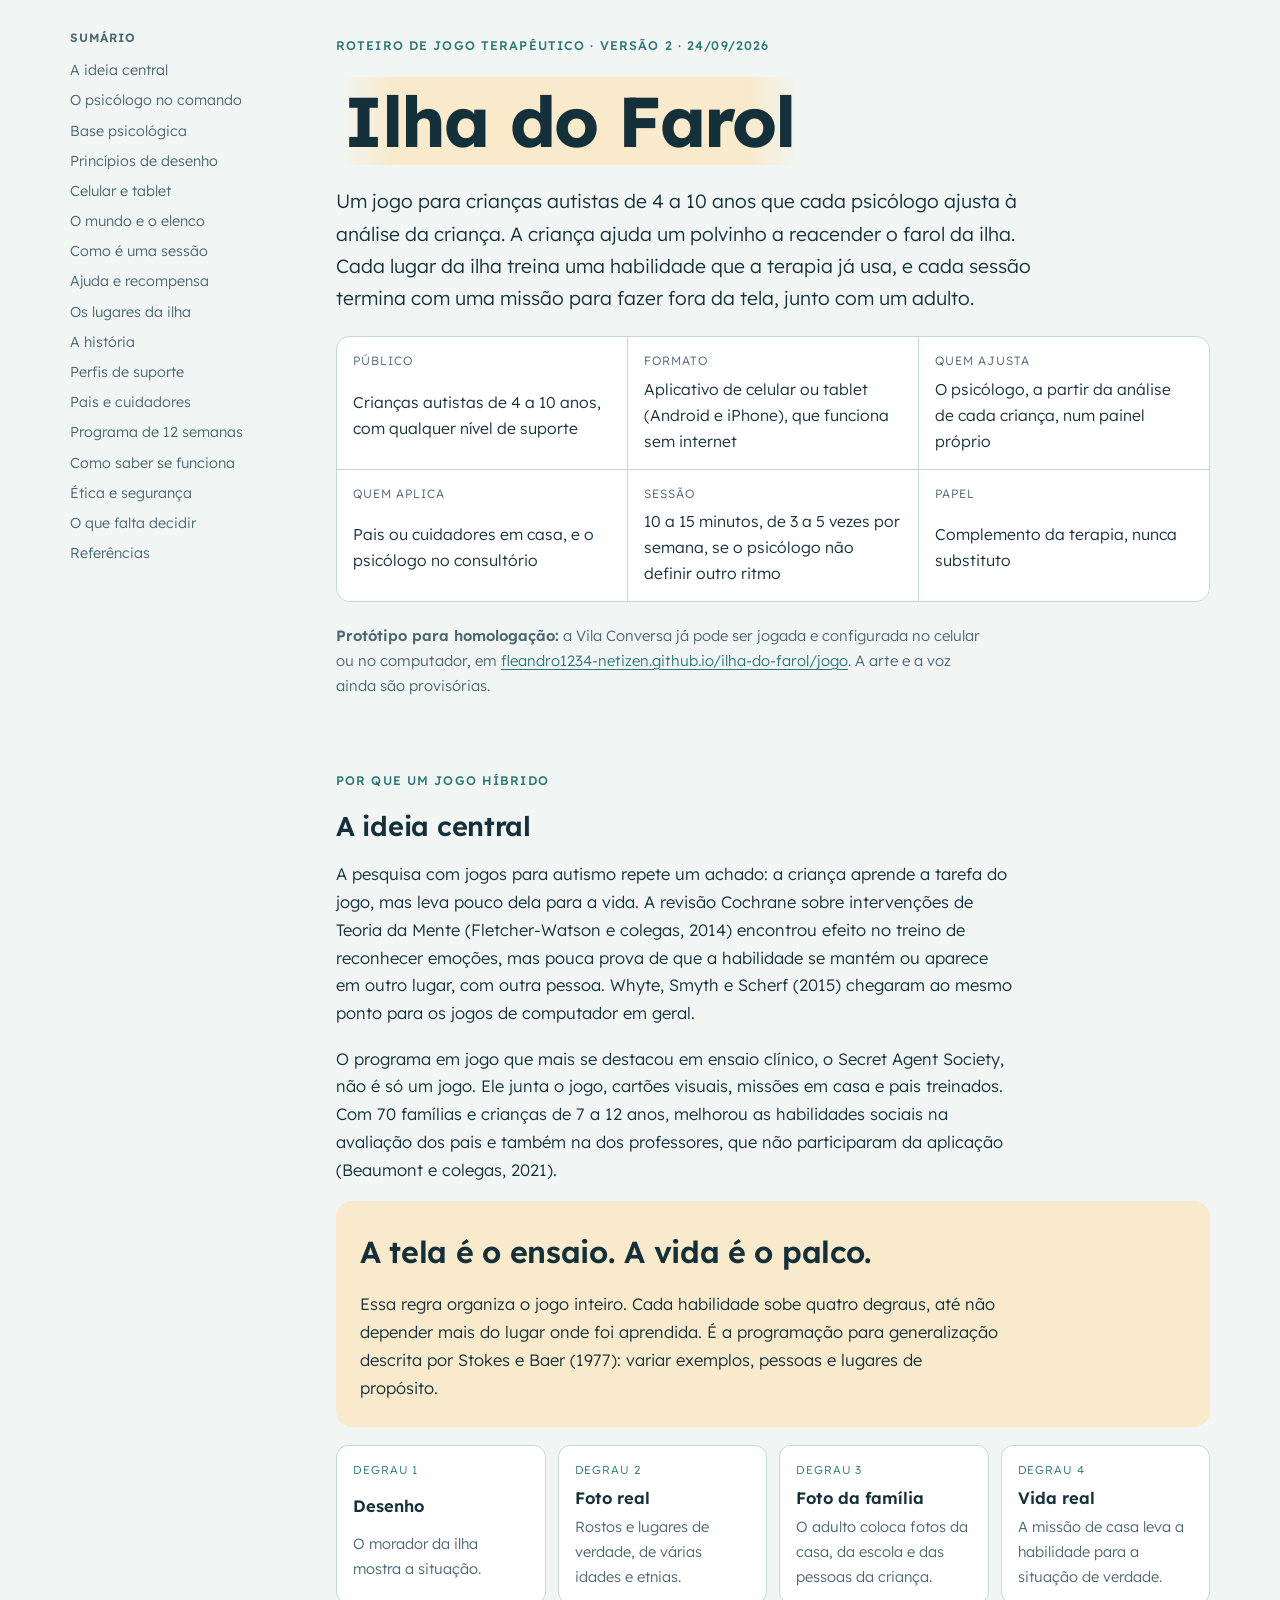
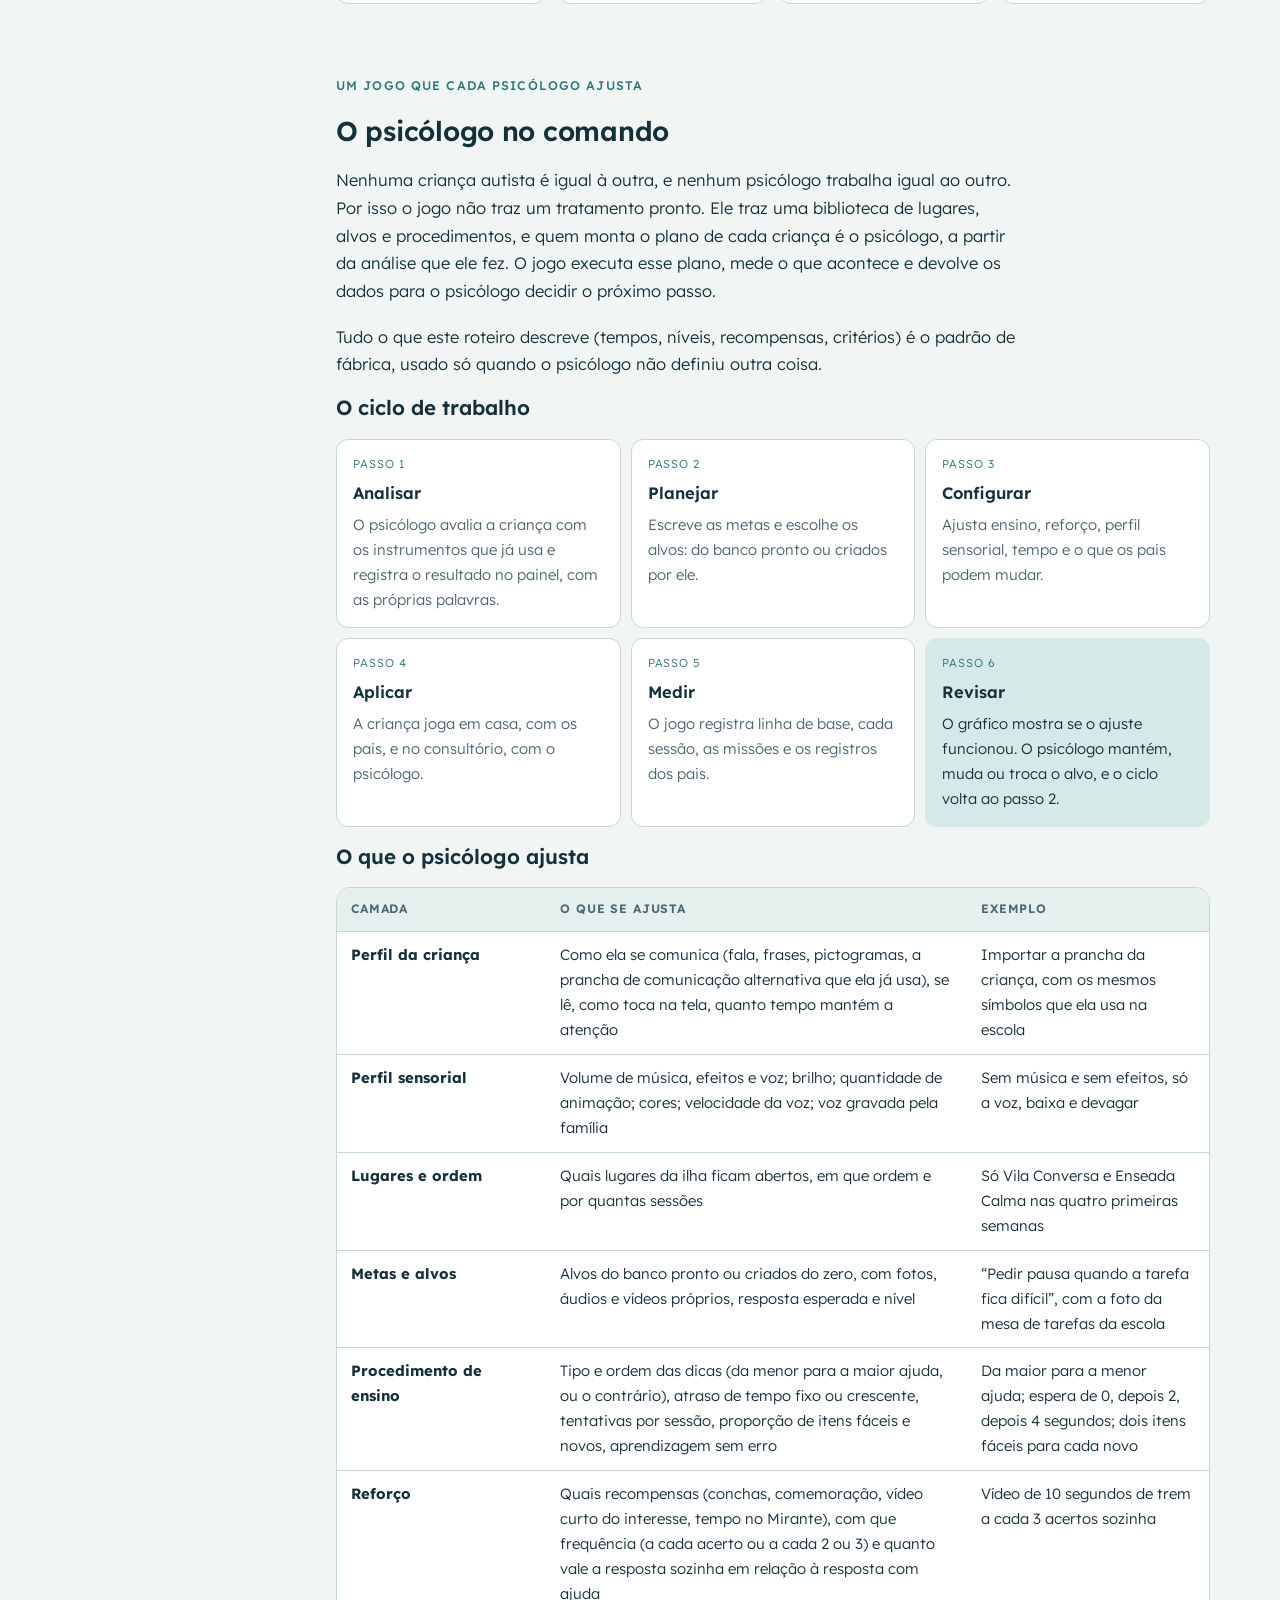
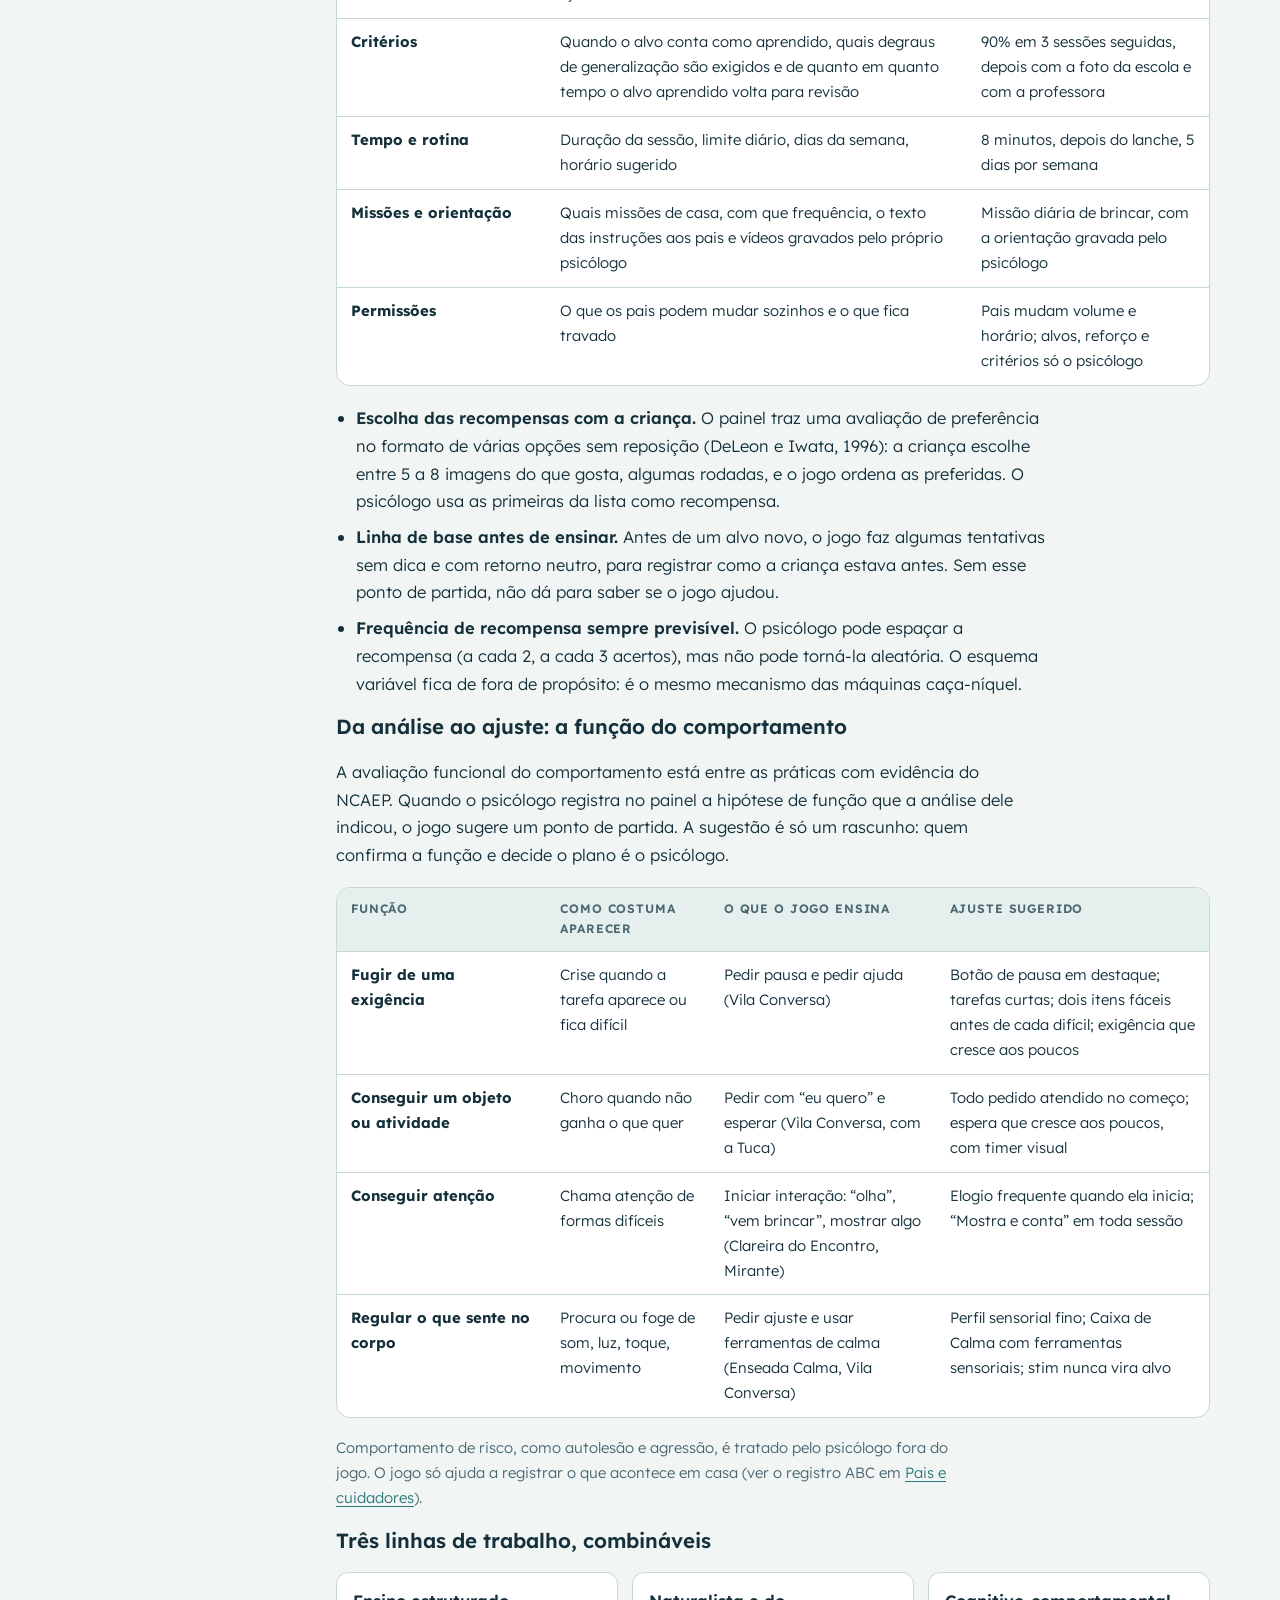
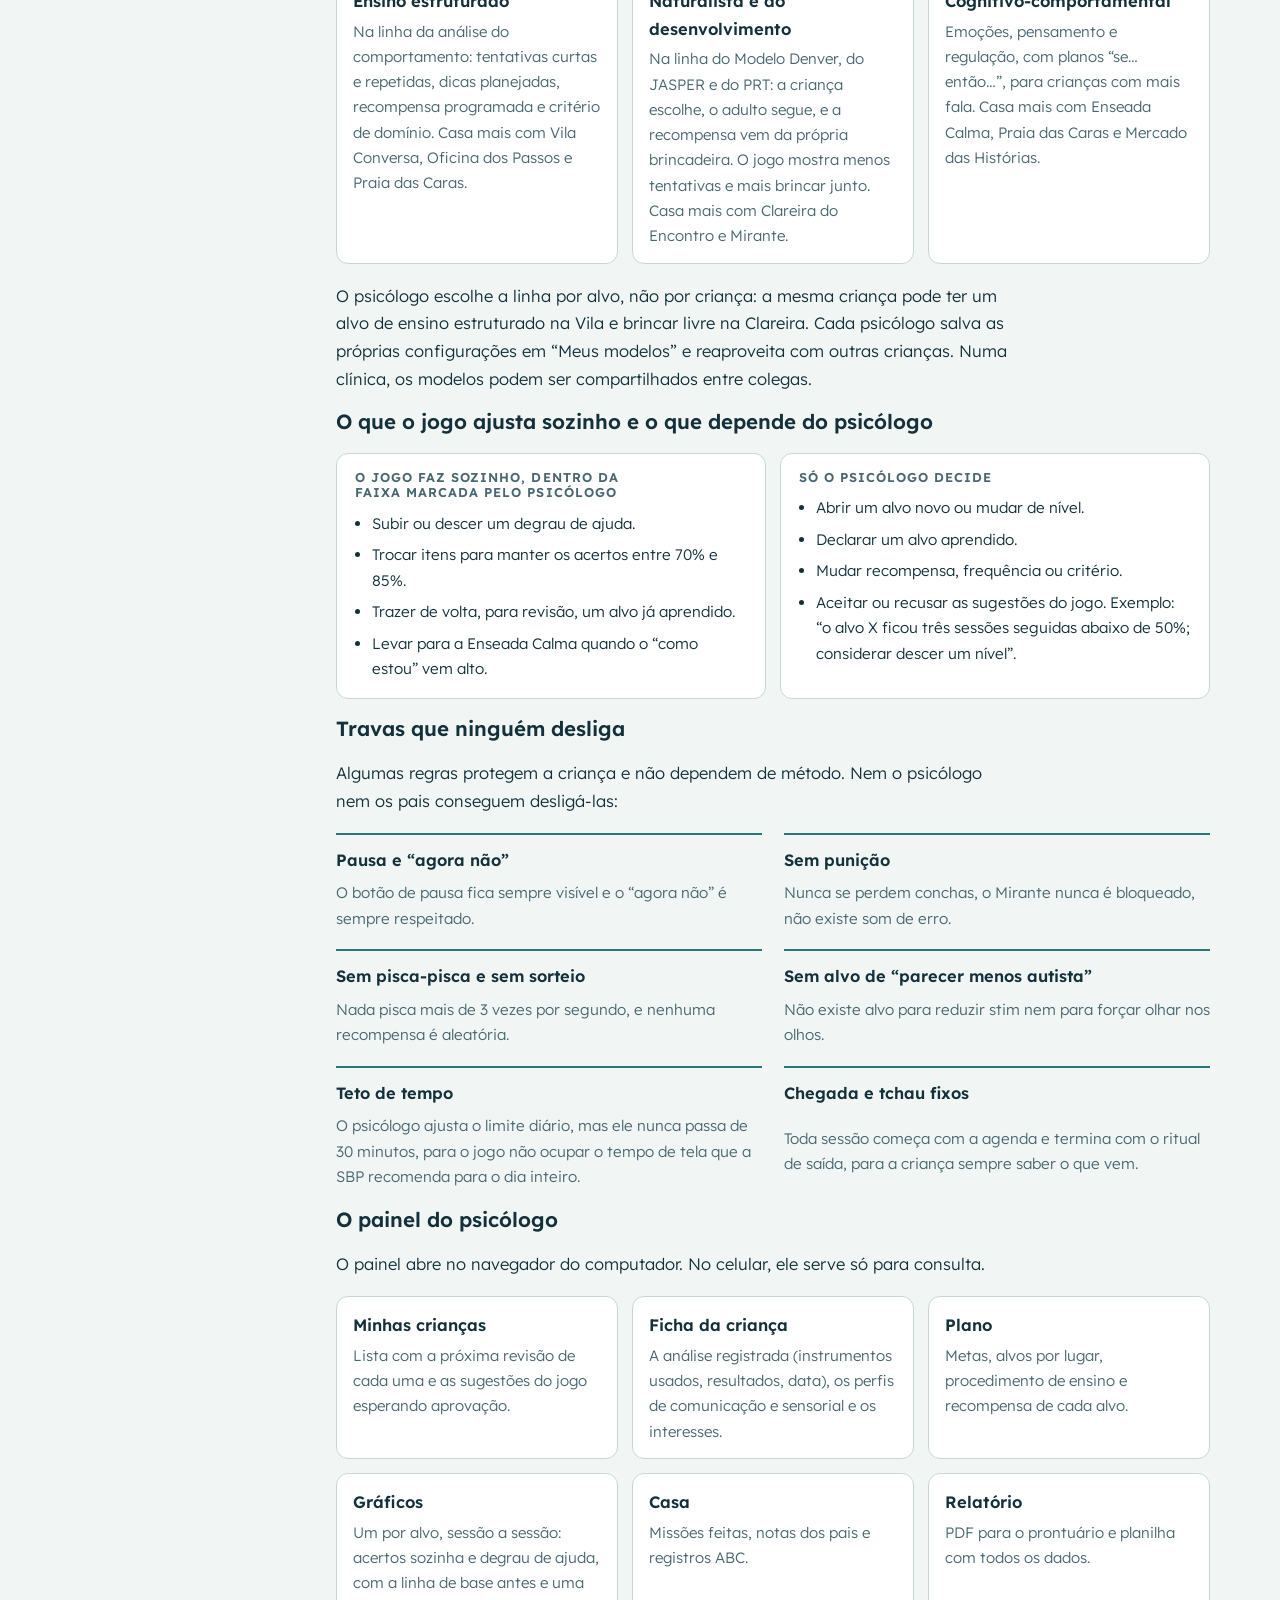
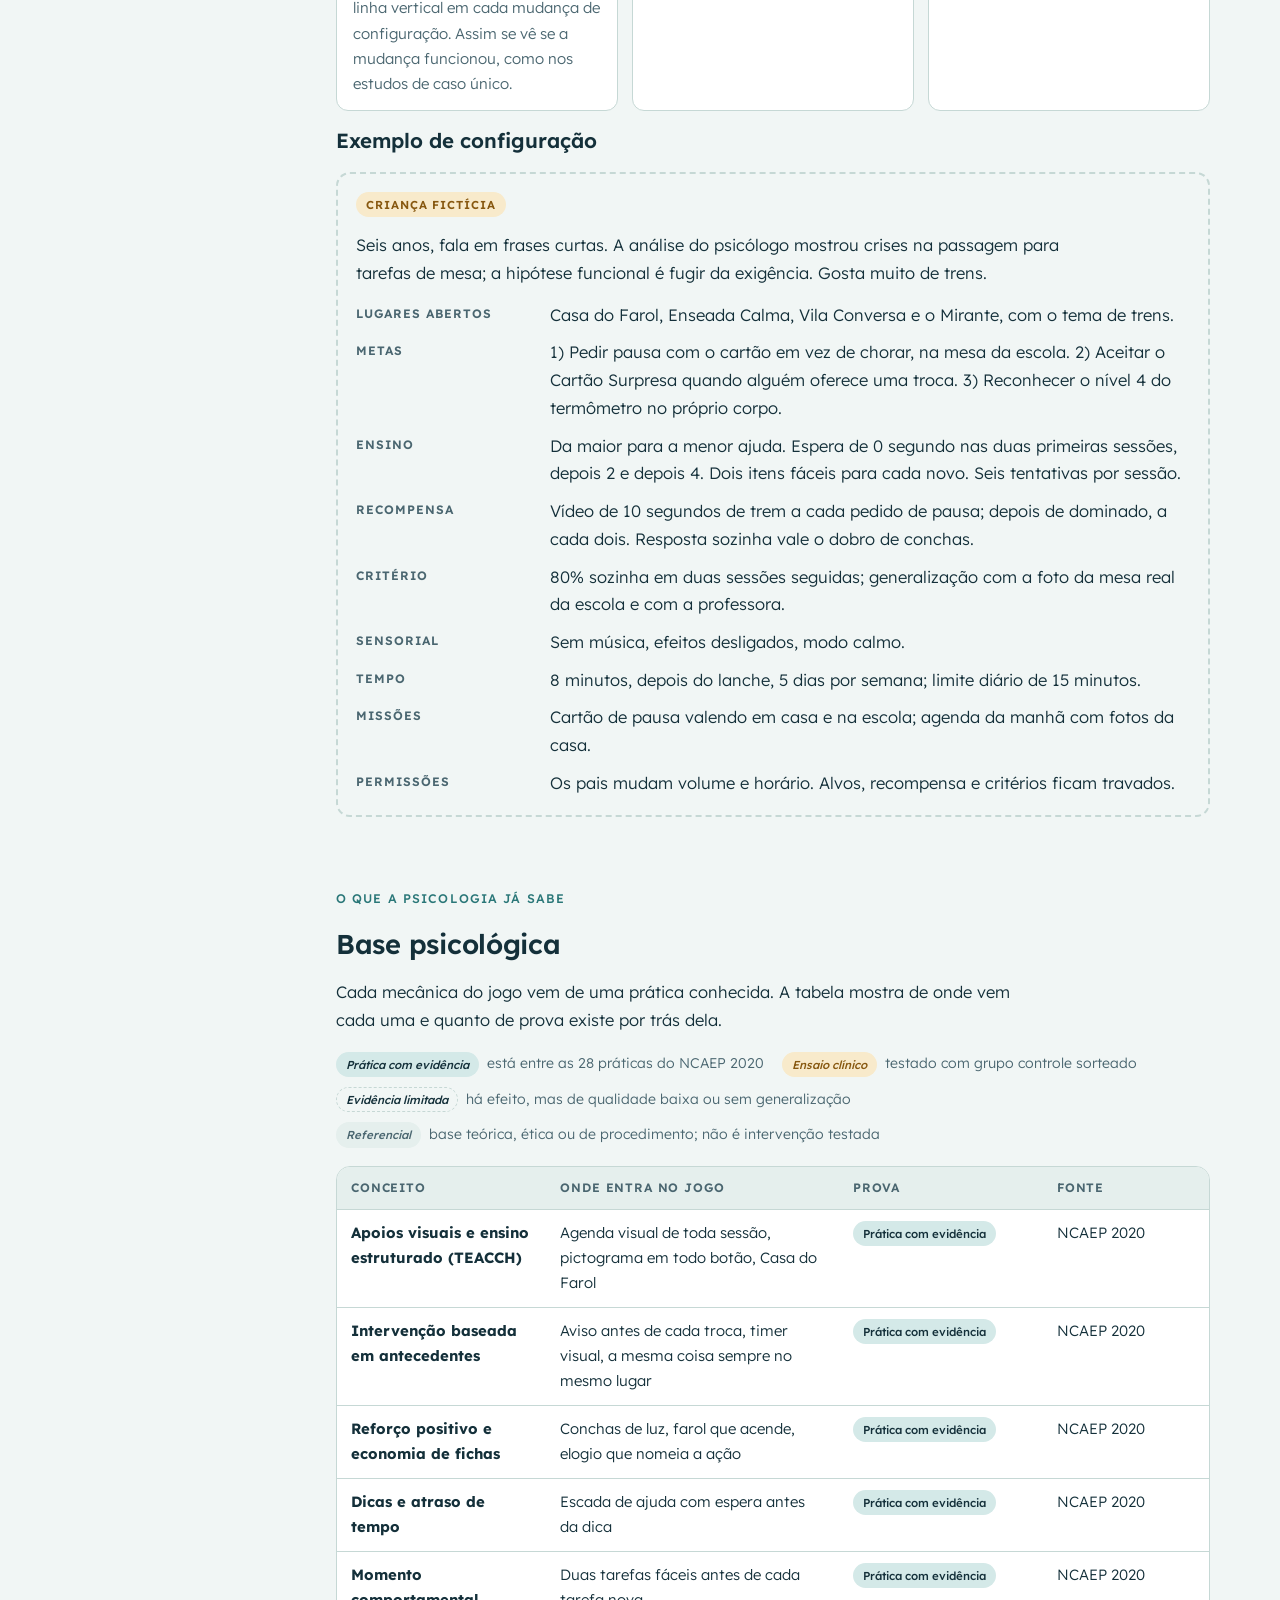
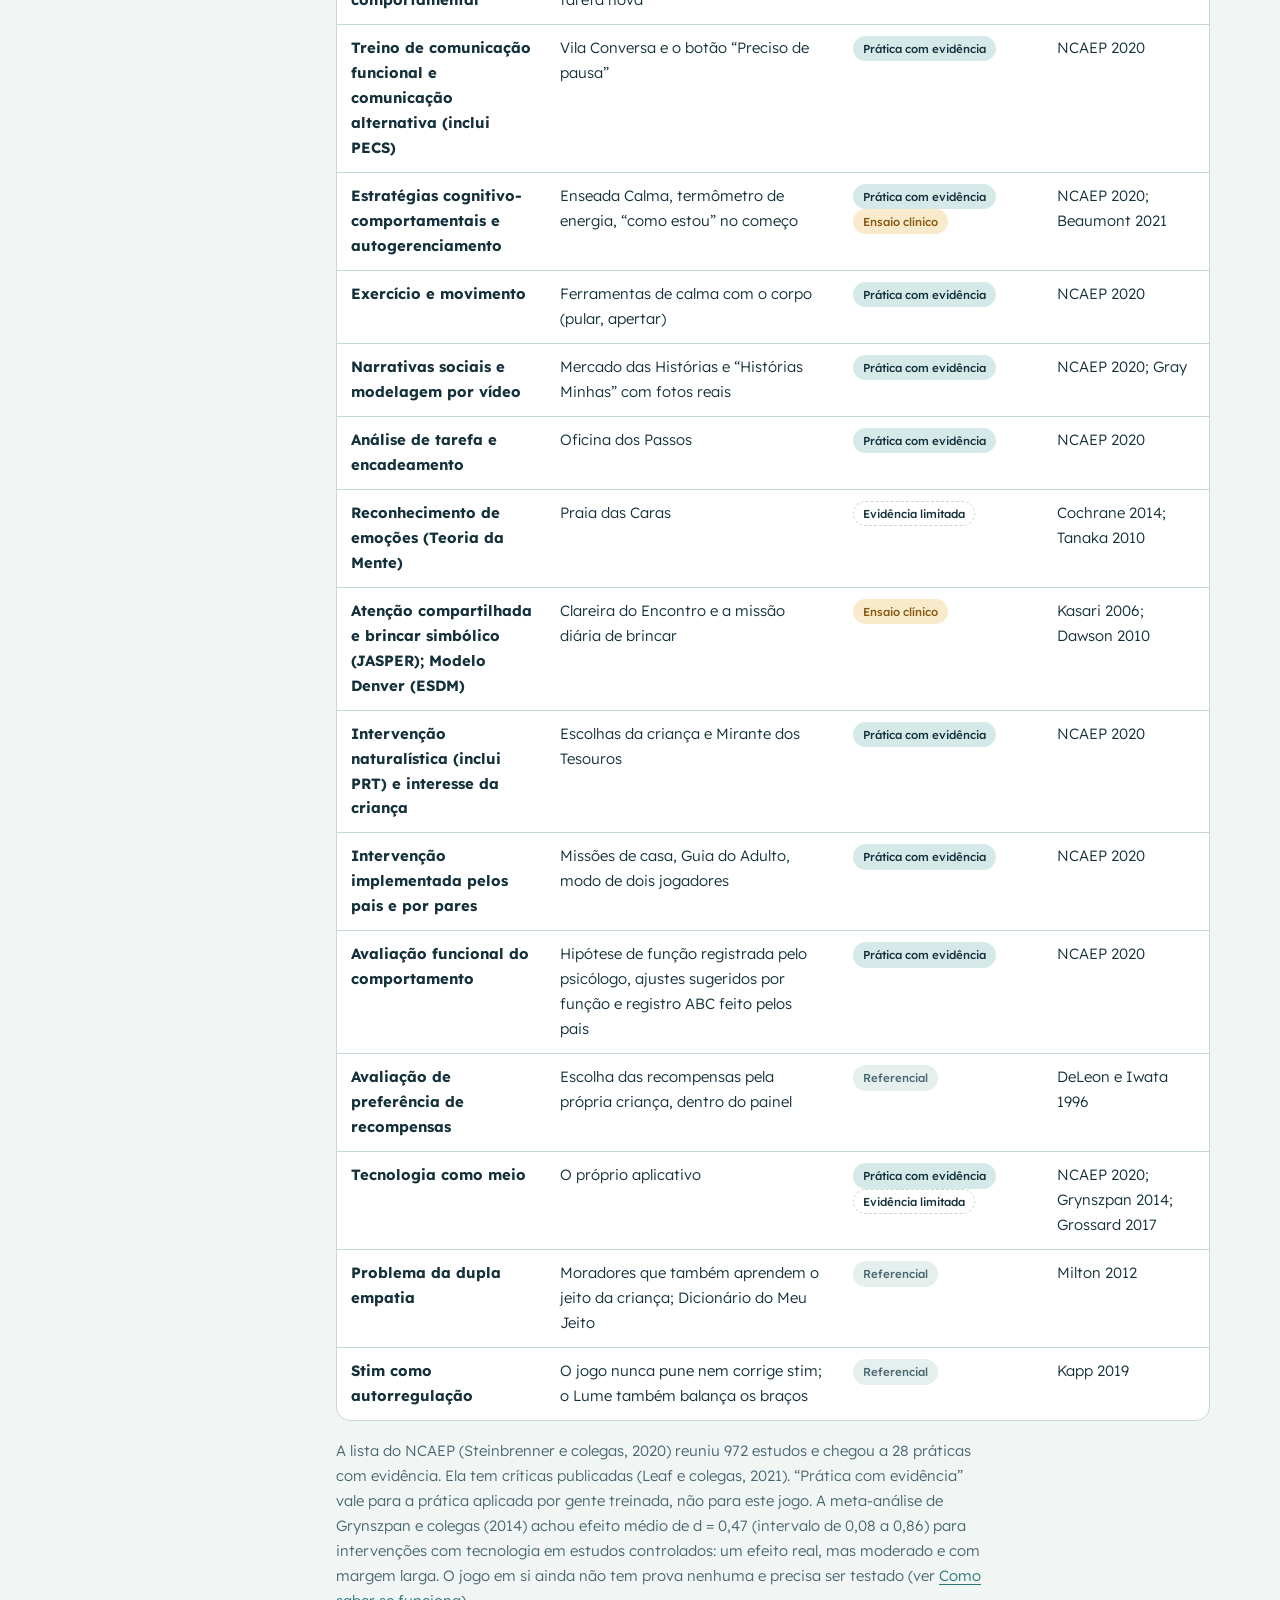
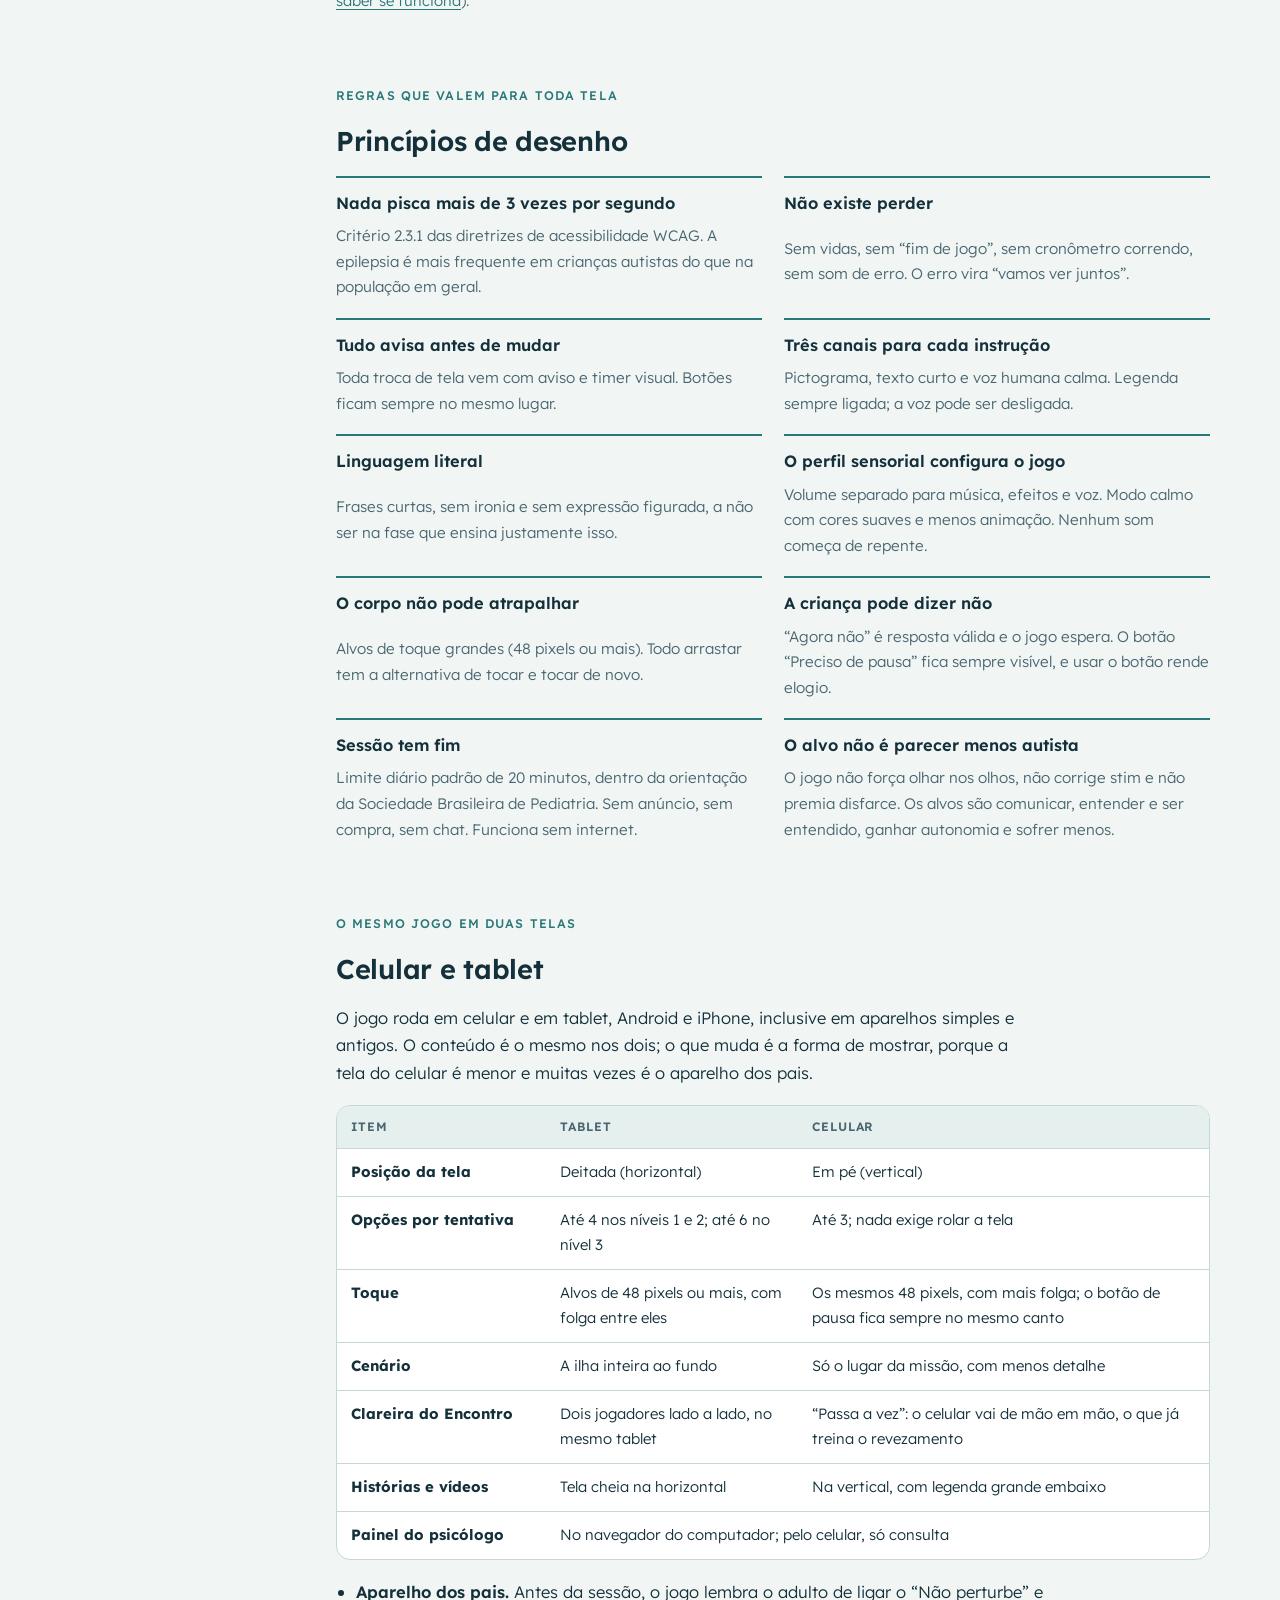
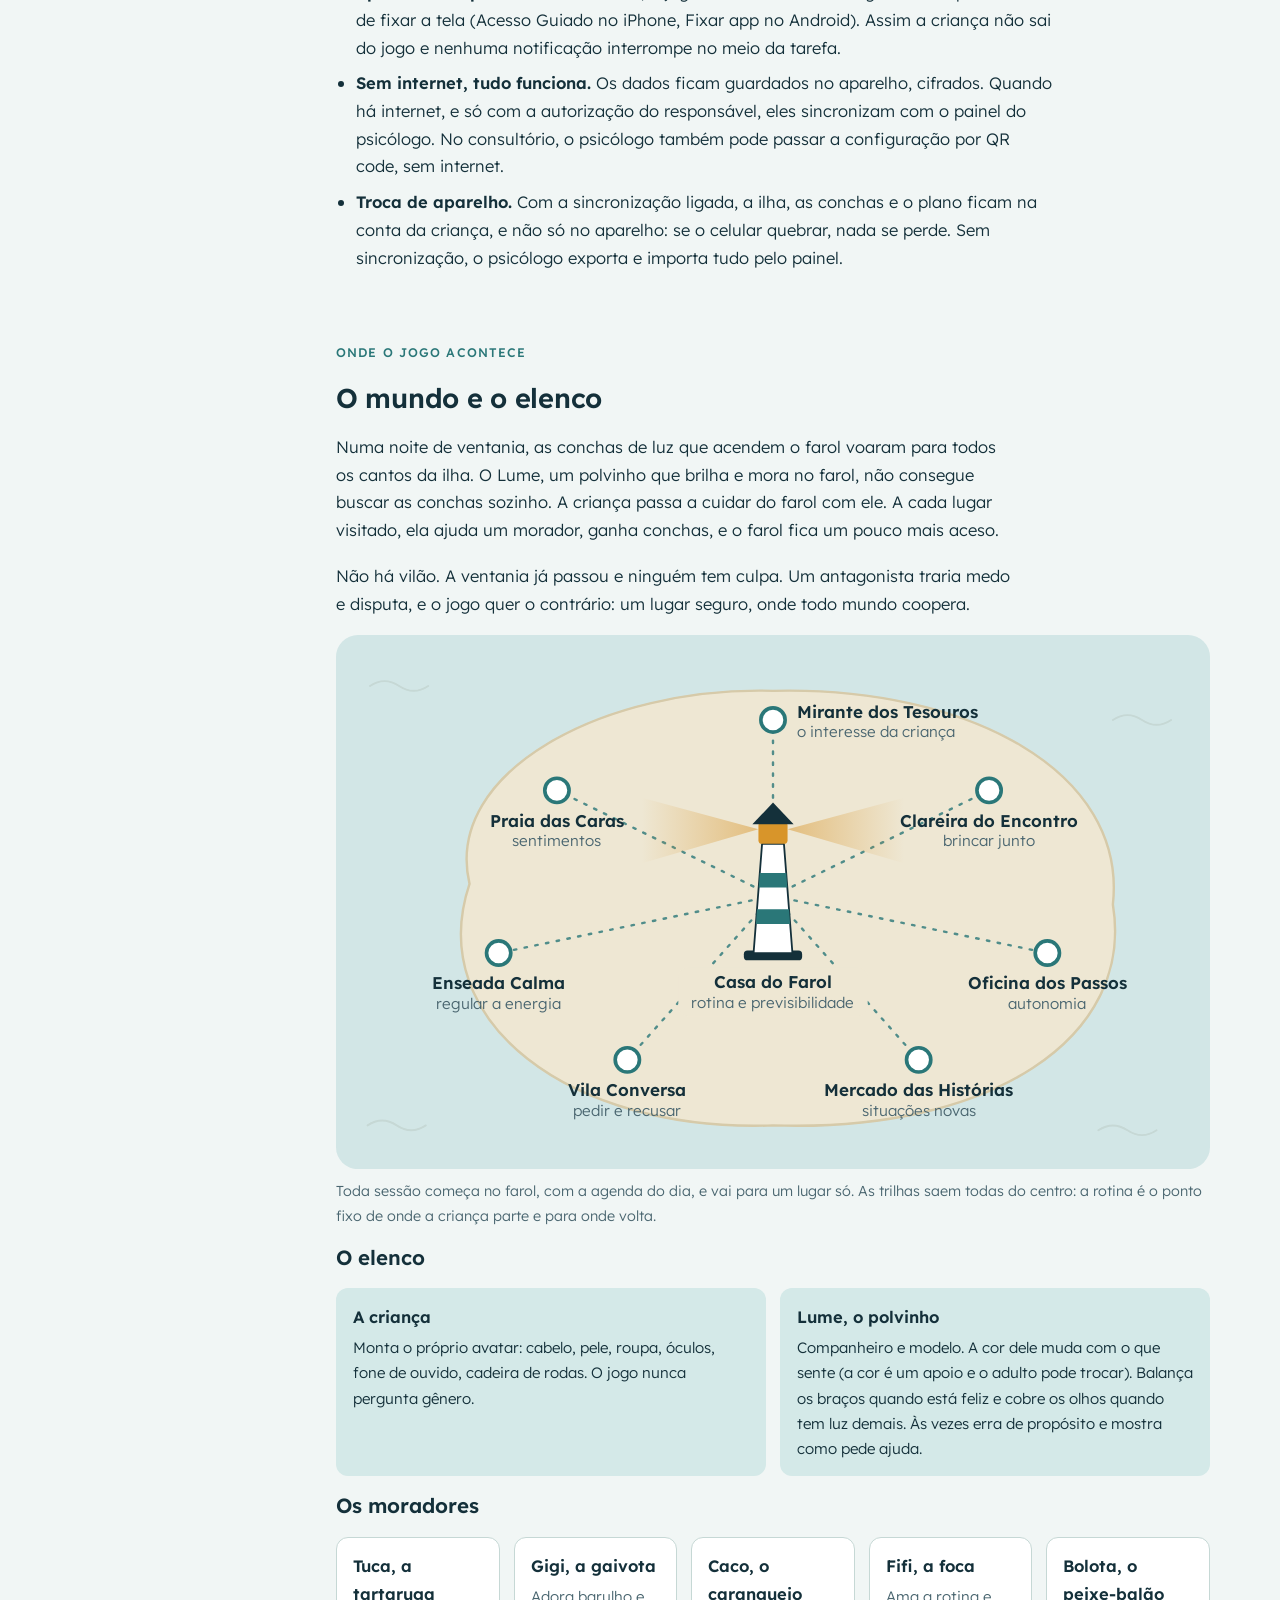
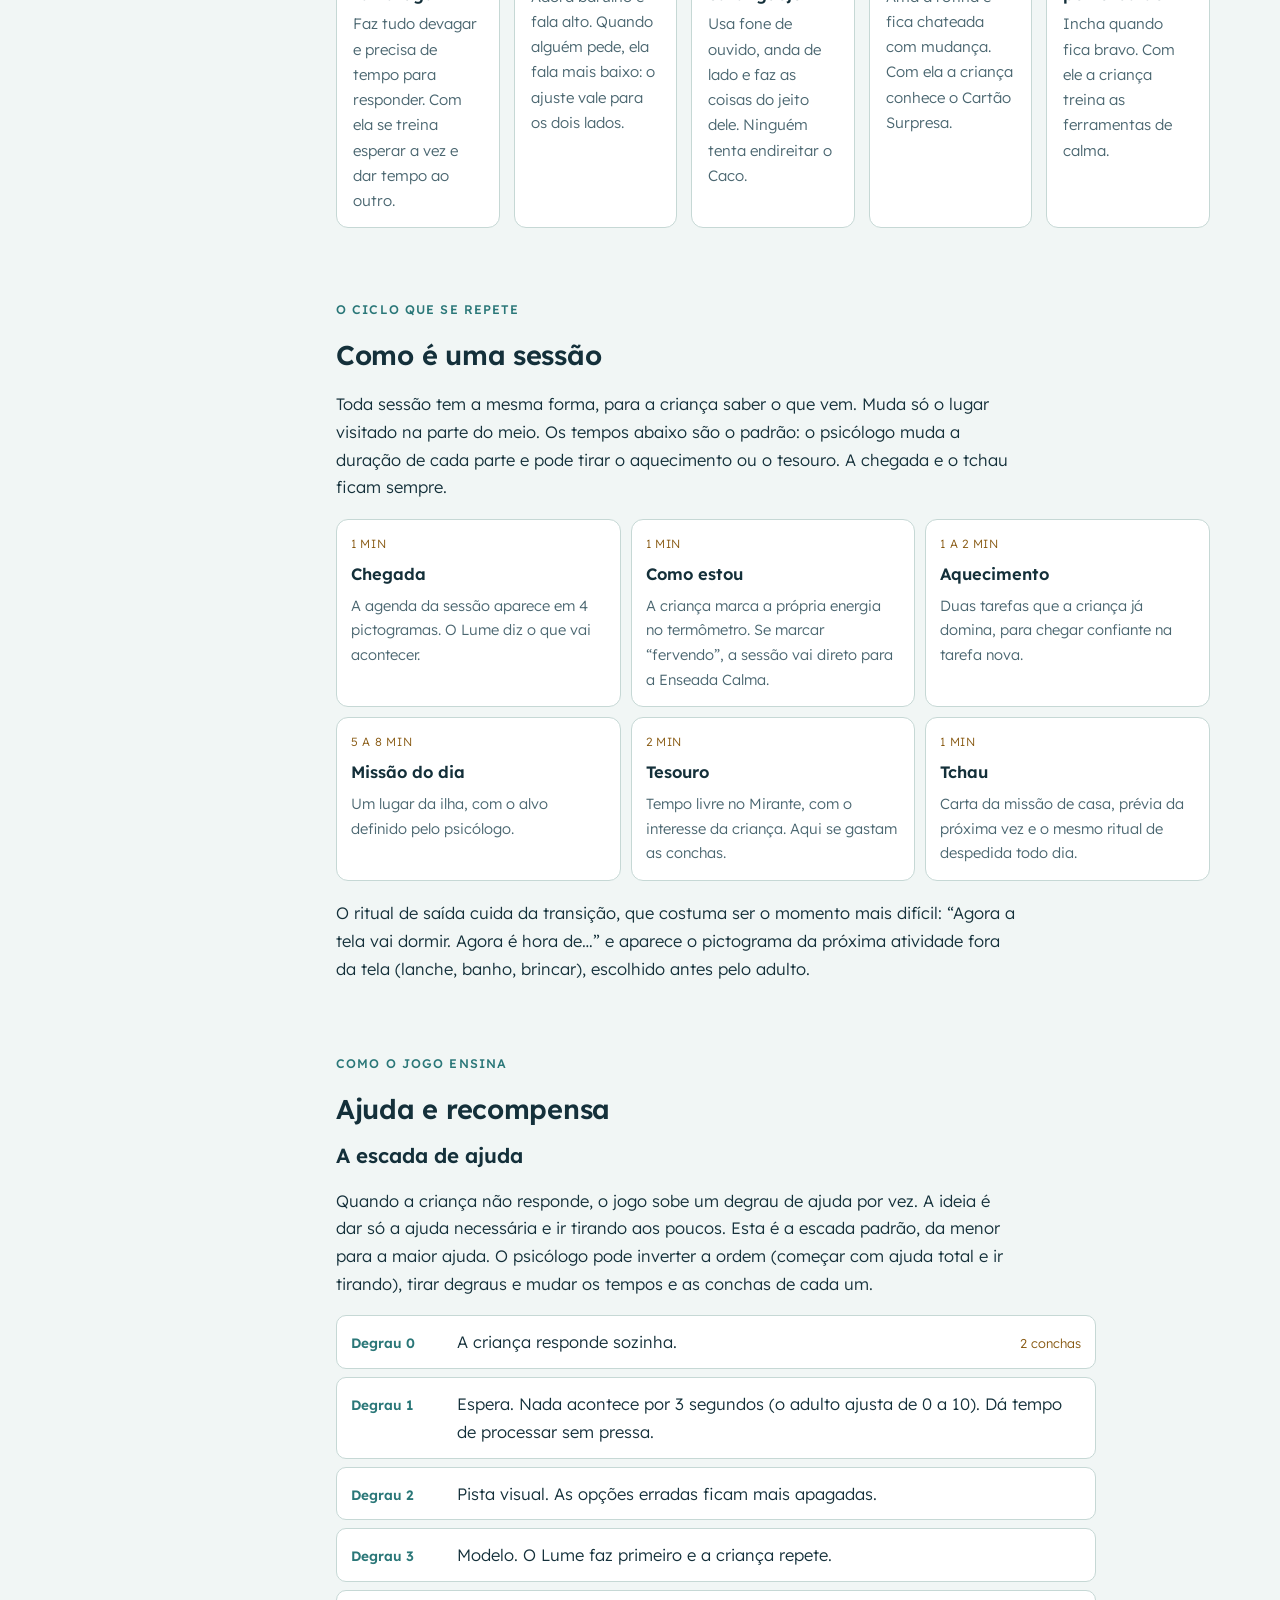
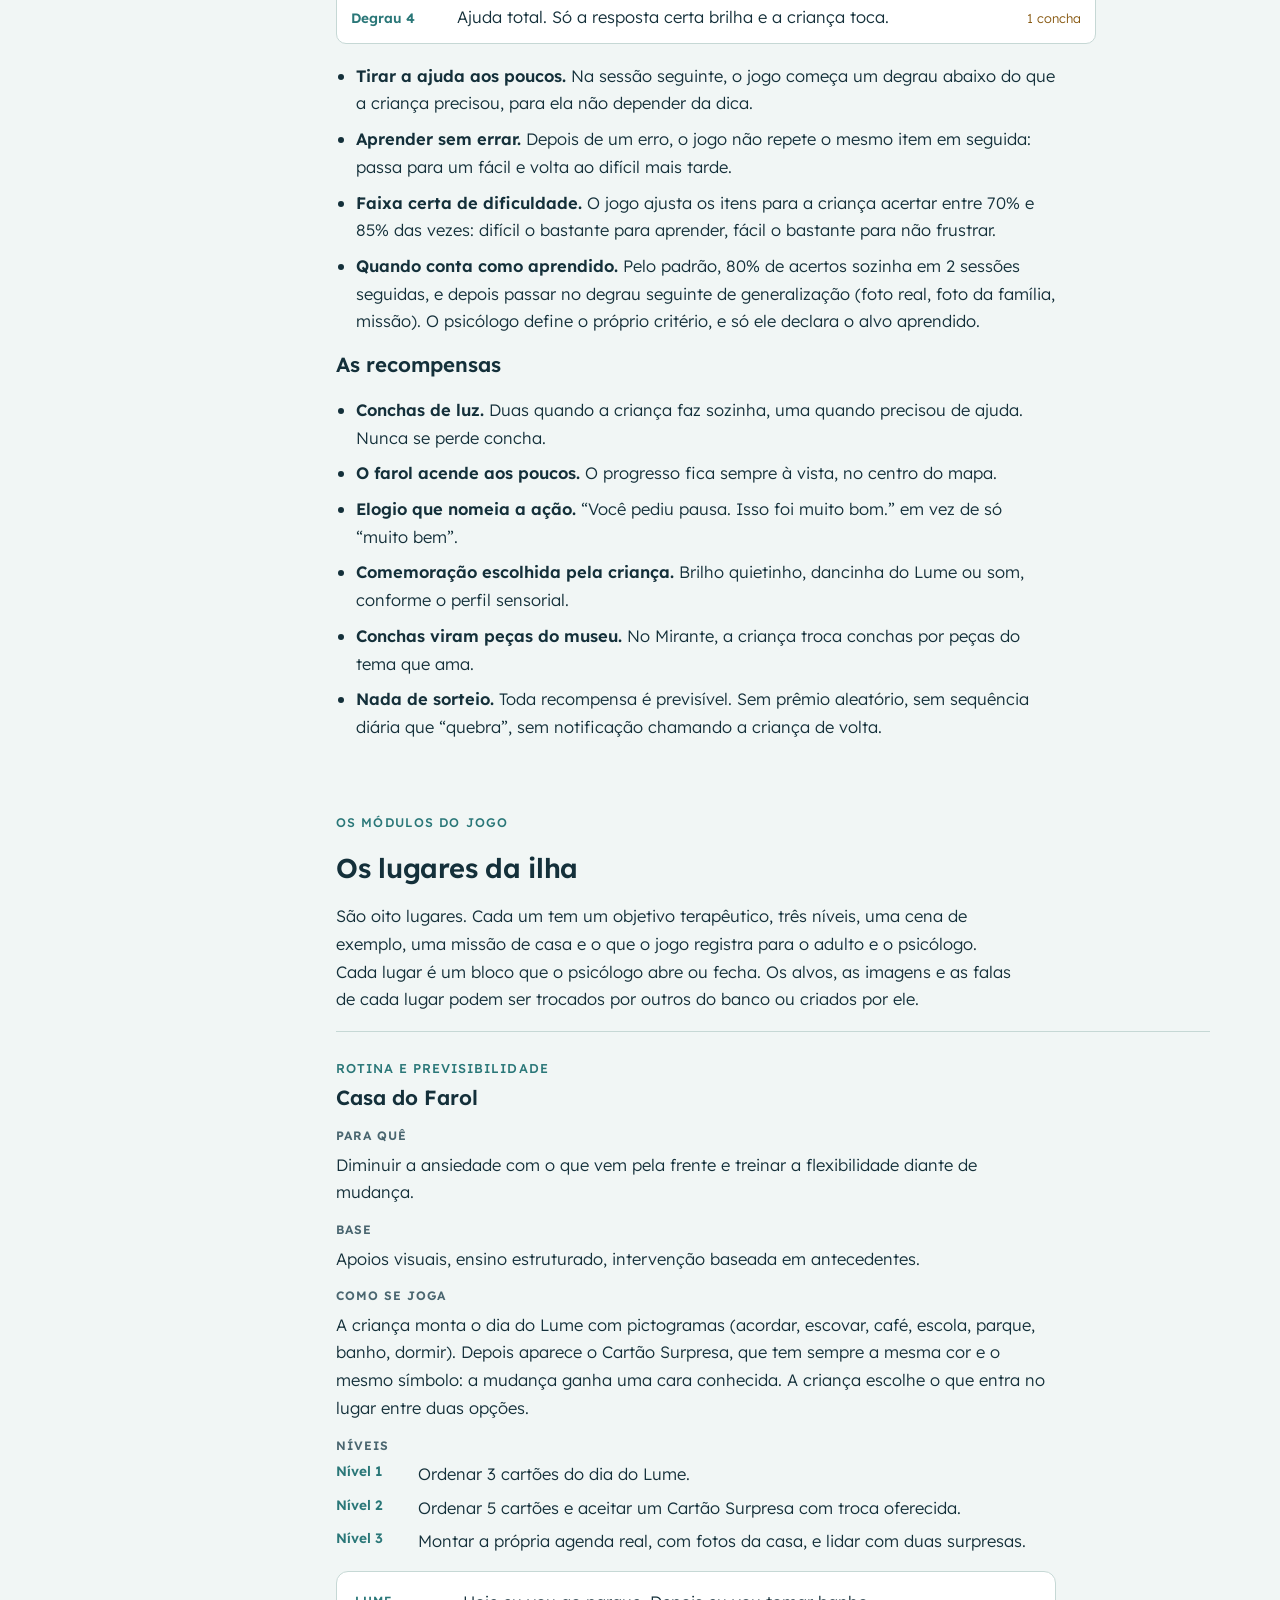
==== commit 40dbb8e6: "Protótipo jogável da Vila Conversa para homologação Aplicativo web instalável em docs/jogo, que roda" ====
--- a/docs/index.html
+++ b/docs/index.html
@@ -298,6 +298,7 @@
     <div><dt>Sessão</dt><dd>10 a 15 minutos, de 3 a 5 vezes por semana, se o psicólogo não definir outro ritmo</dd></div>
     <div><dt>Papel</dt><dd>Complemento da terapia, nunca substituto</dd></div>
   </dl>
+  <p class="nota"><b>Protótipo para homologação:</b> a Vila Conversa já pode ser jogada e configurada no celular ou no computador, em <a href="https://fleandro1234-netizen.github.io/ilha-do-farol/jogo/">fleandro1234-netizen.github.io/ilha-do-farol/jogo</a>. A arte e a voz ainda são provisórias.</p>
 </header>
 
 <section id="ideia" aria-labelledby="t-ideia">
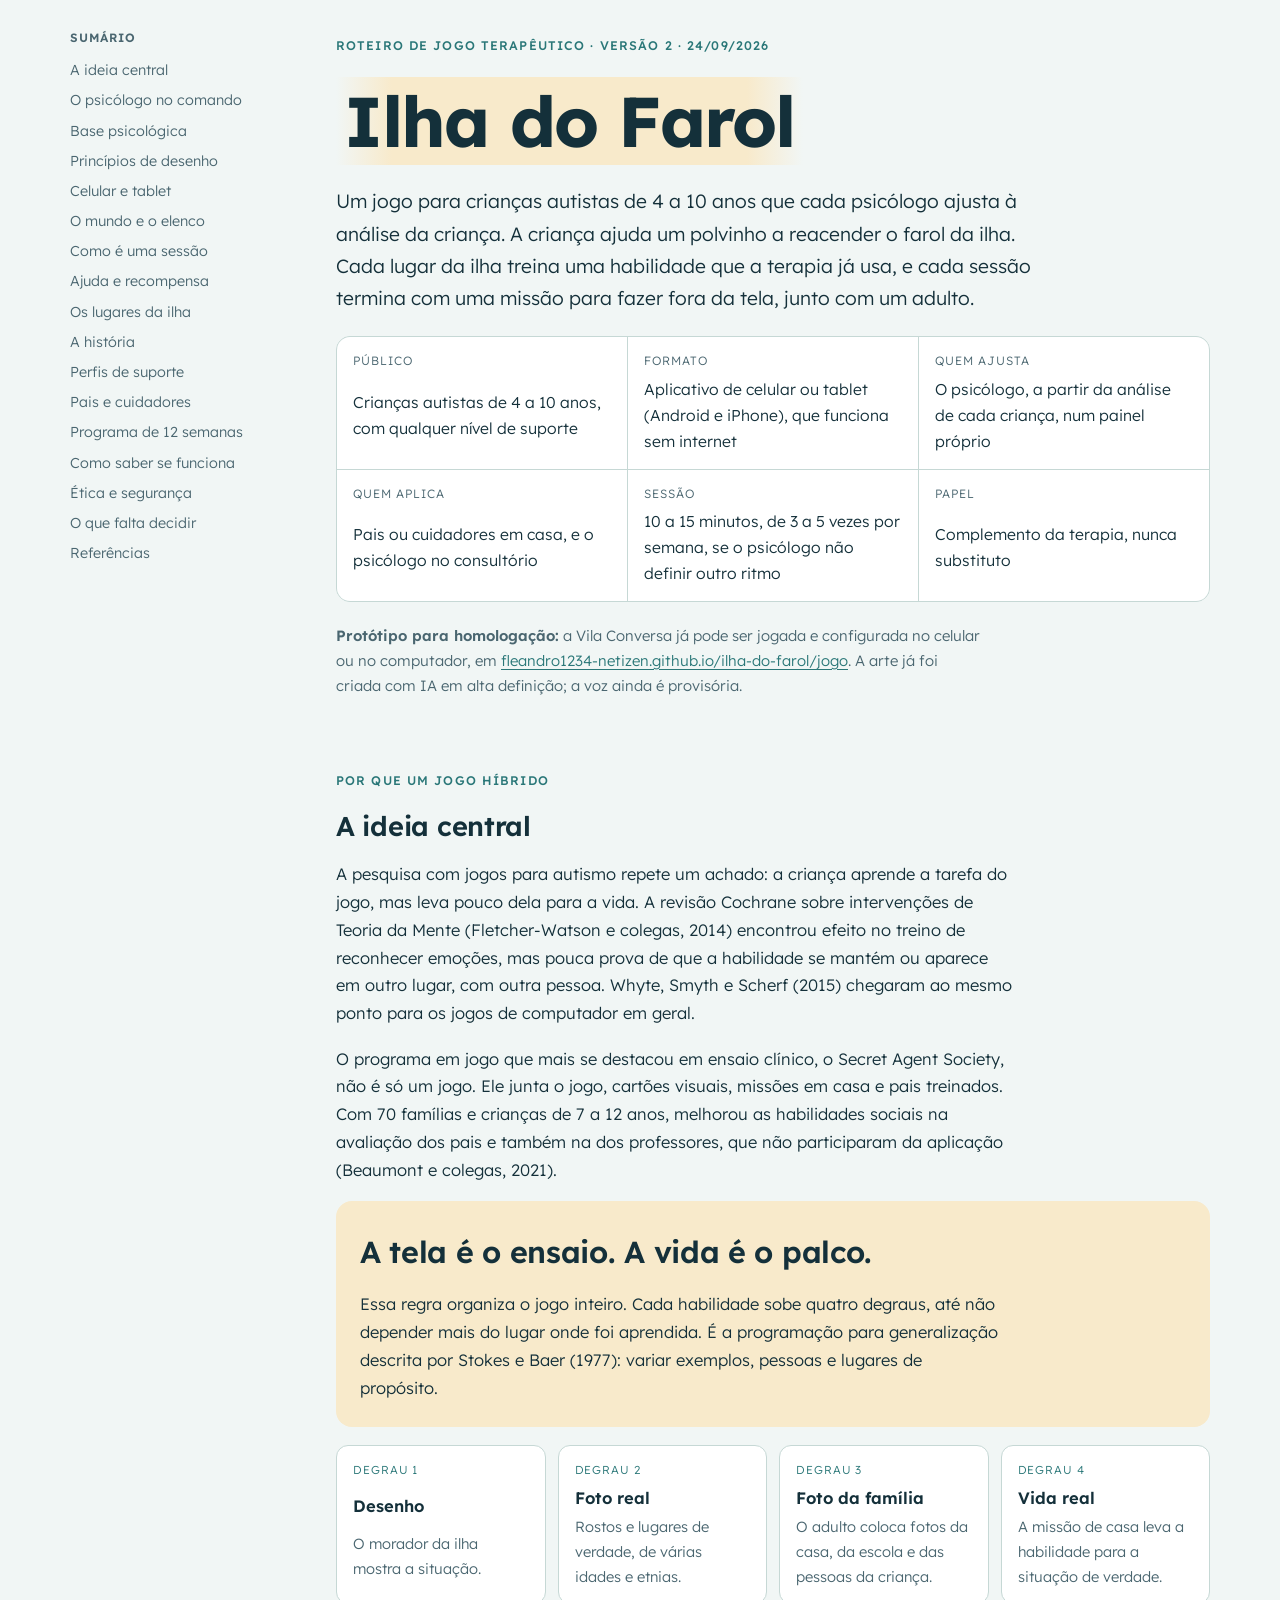
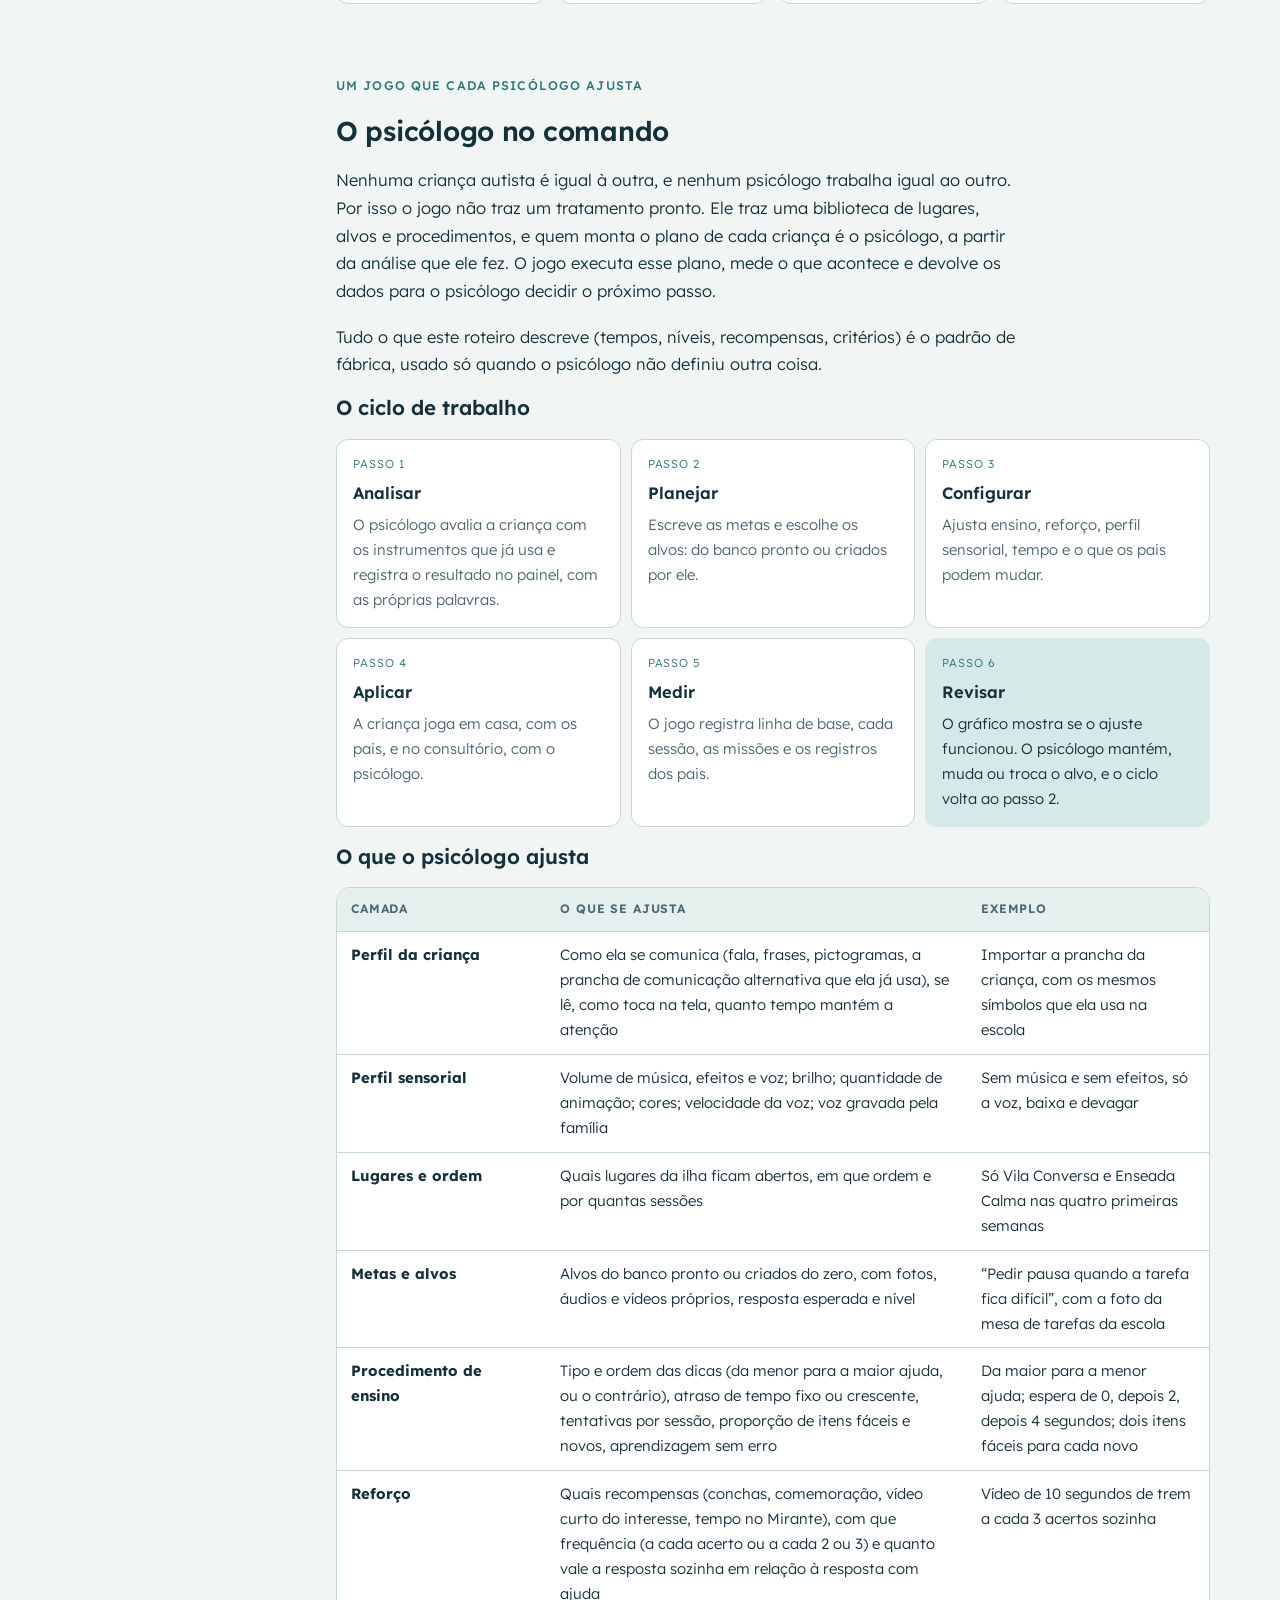
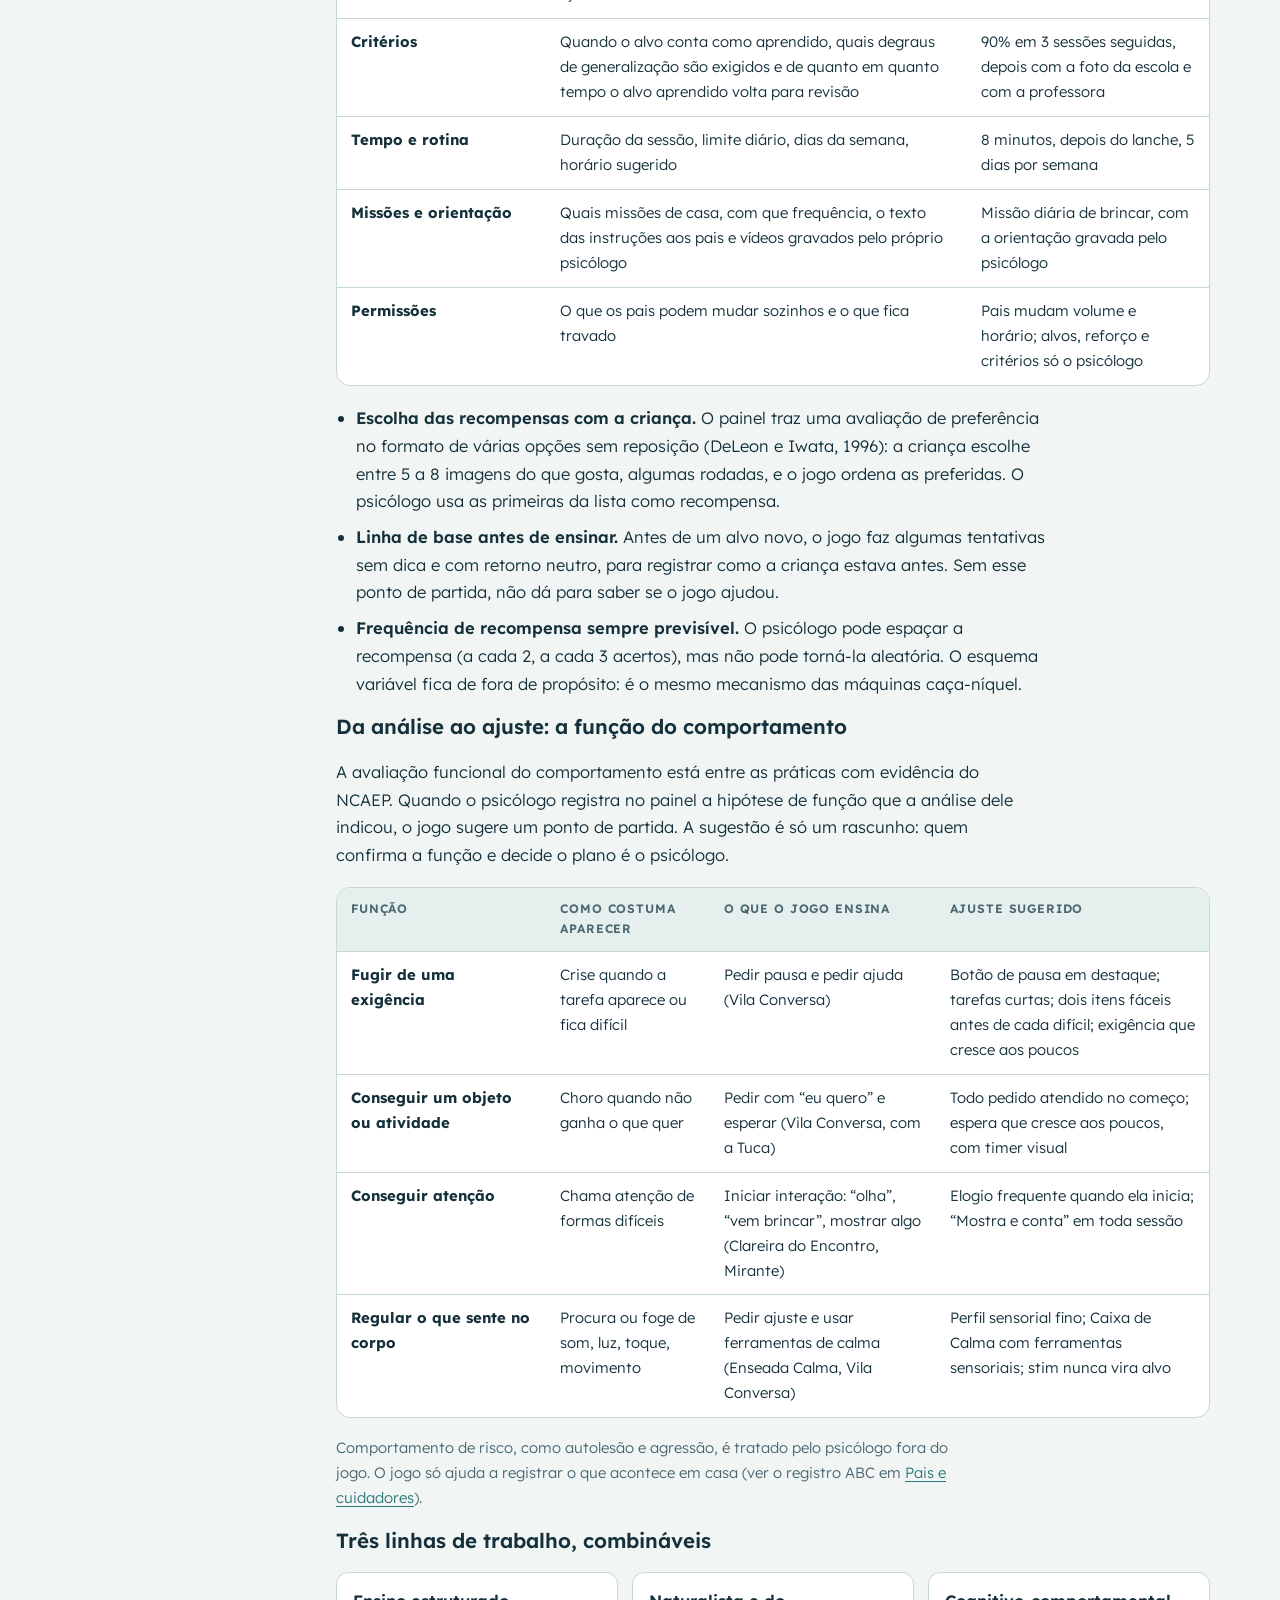
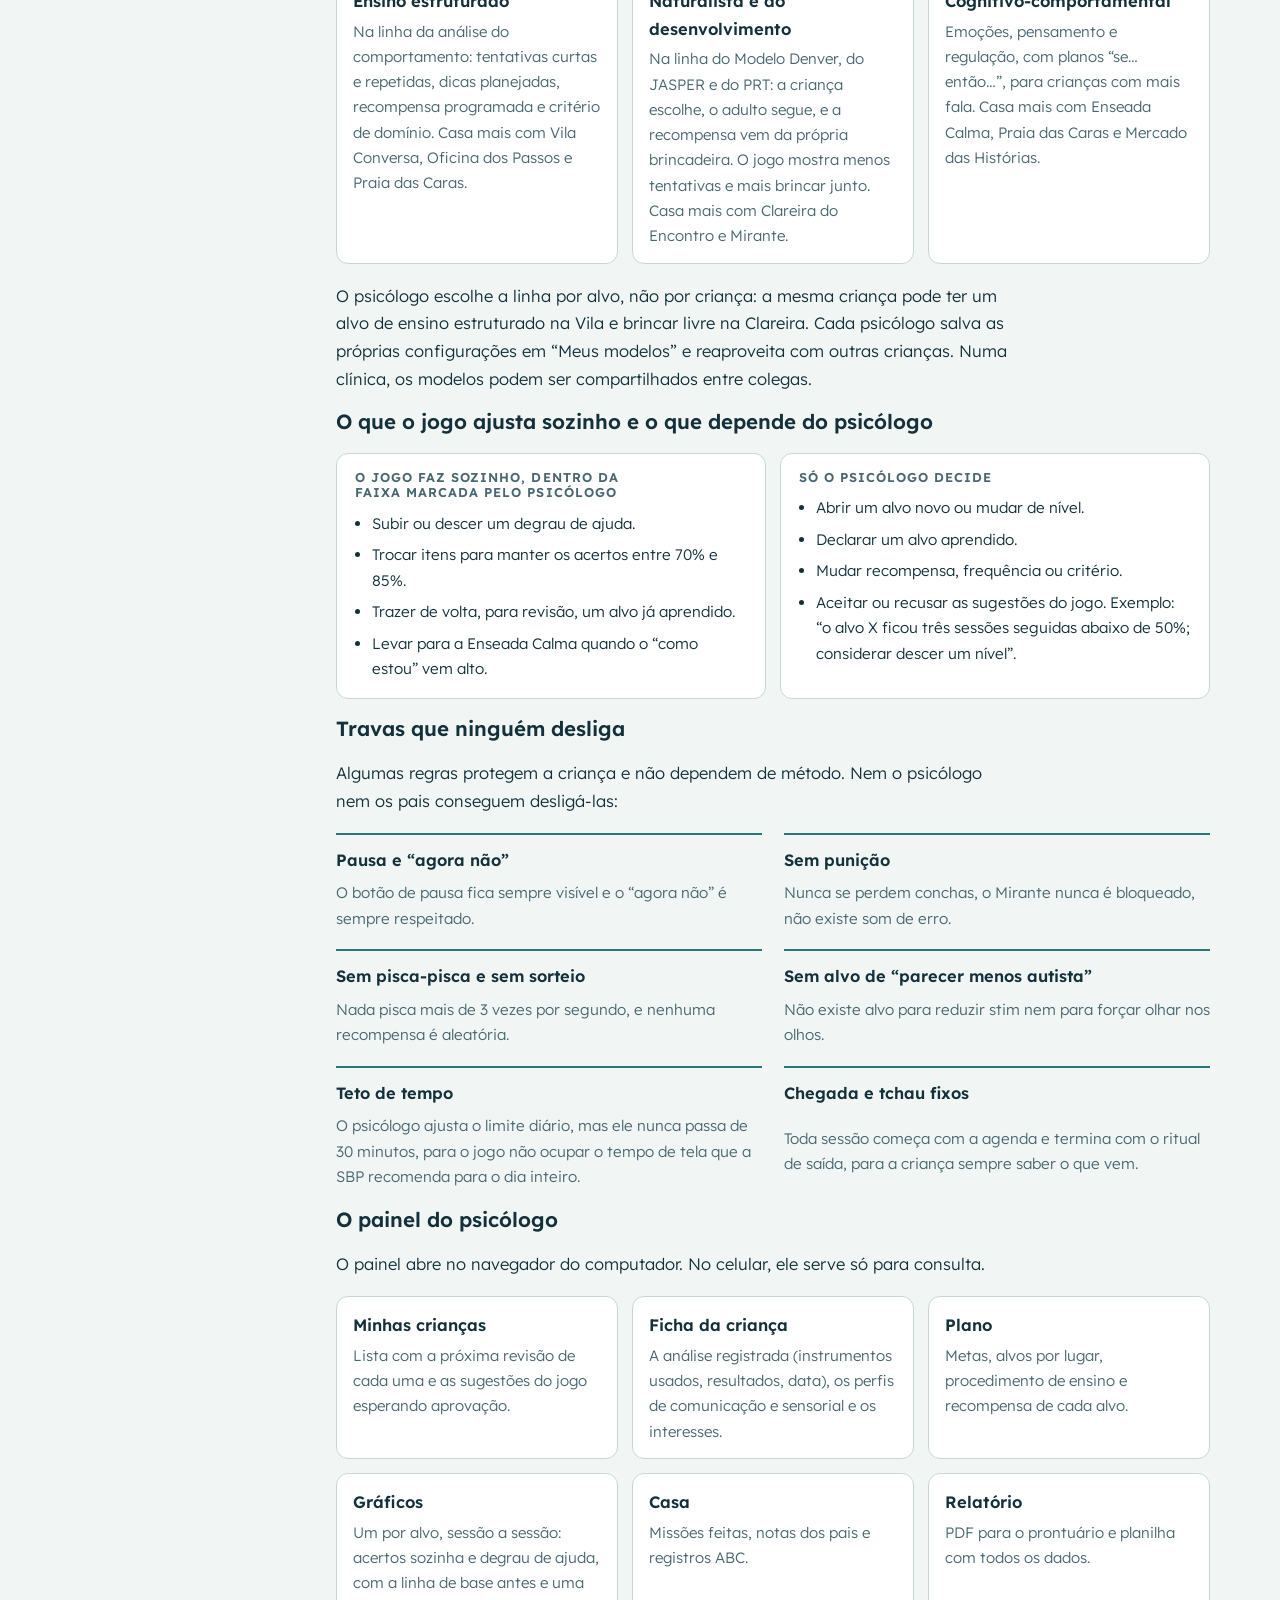
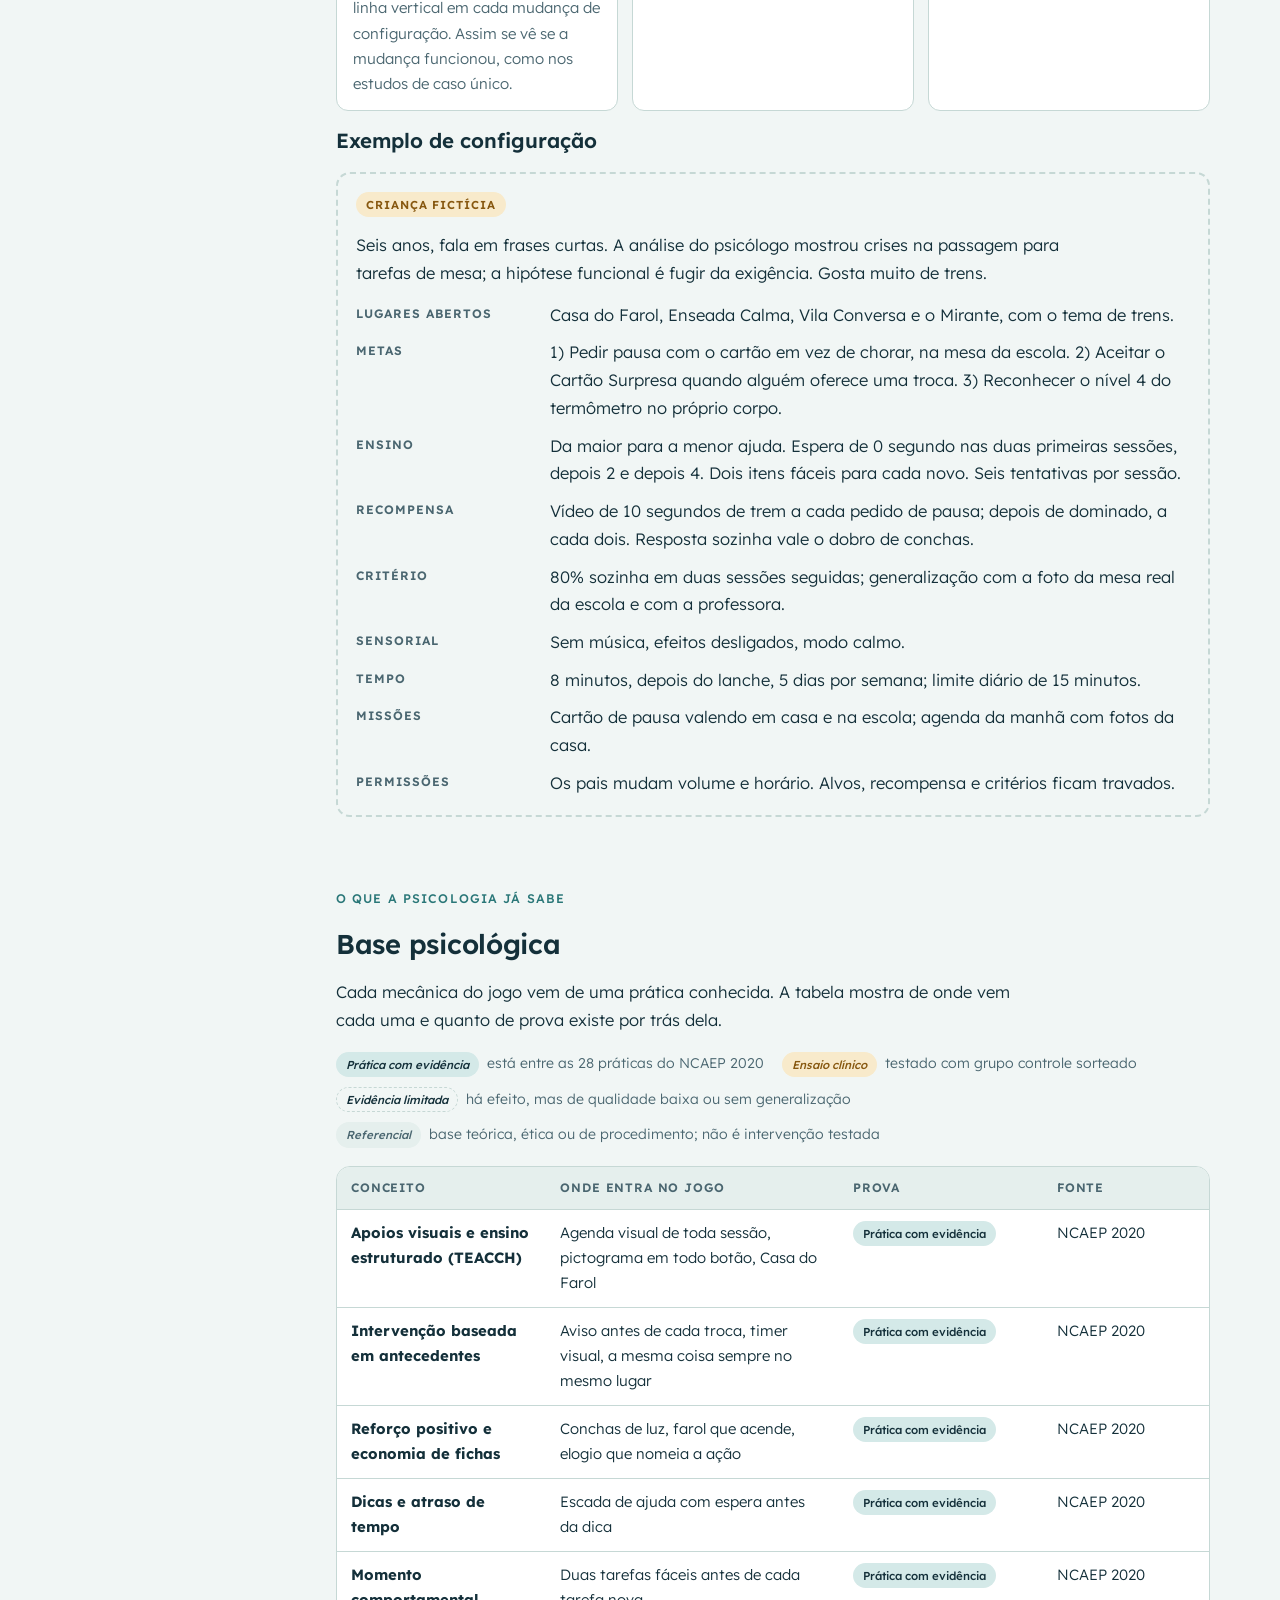
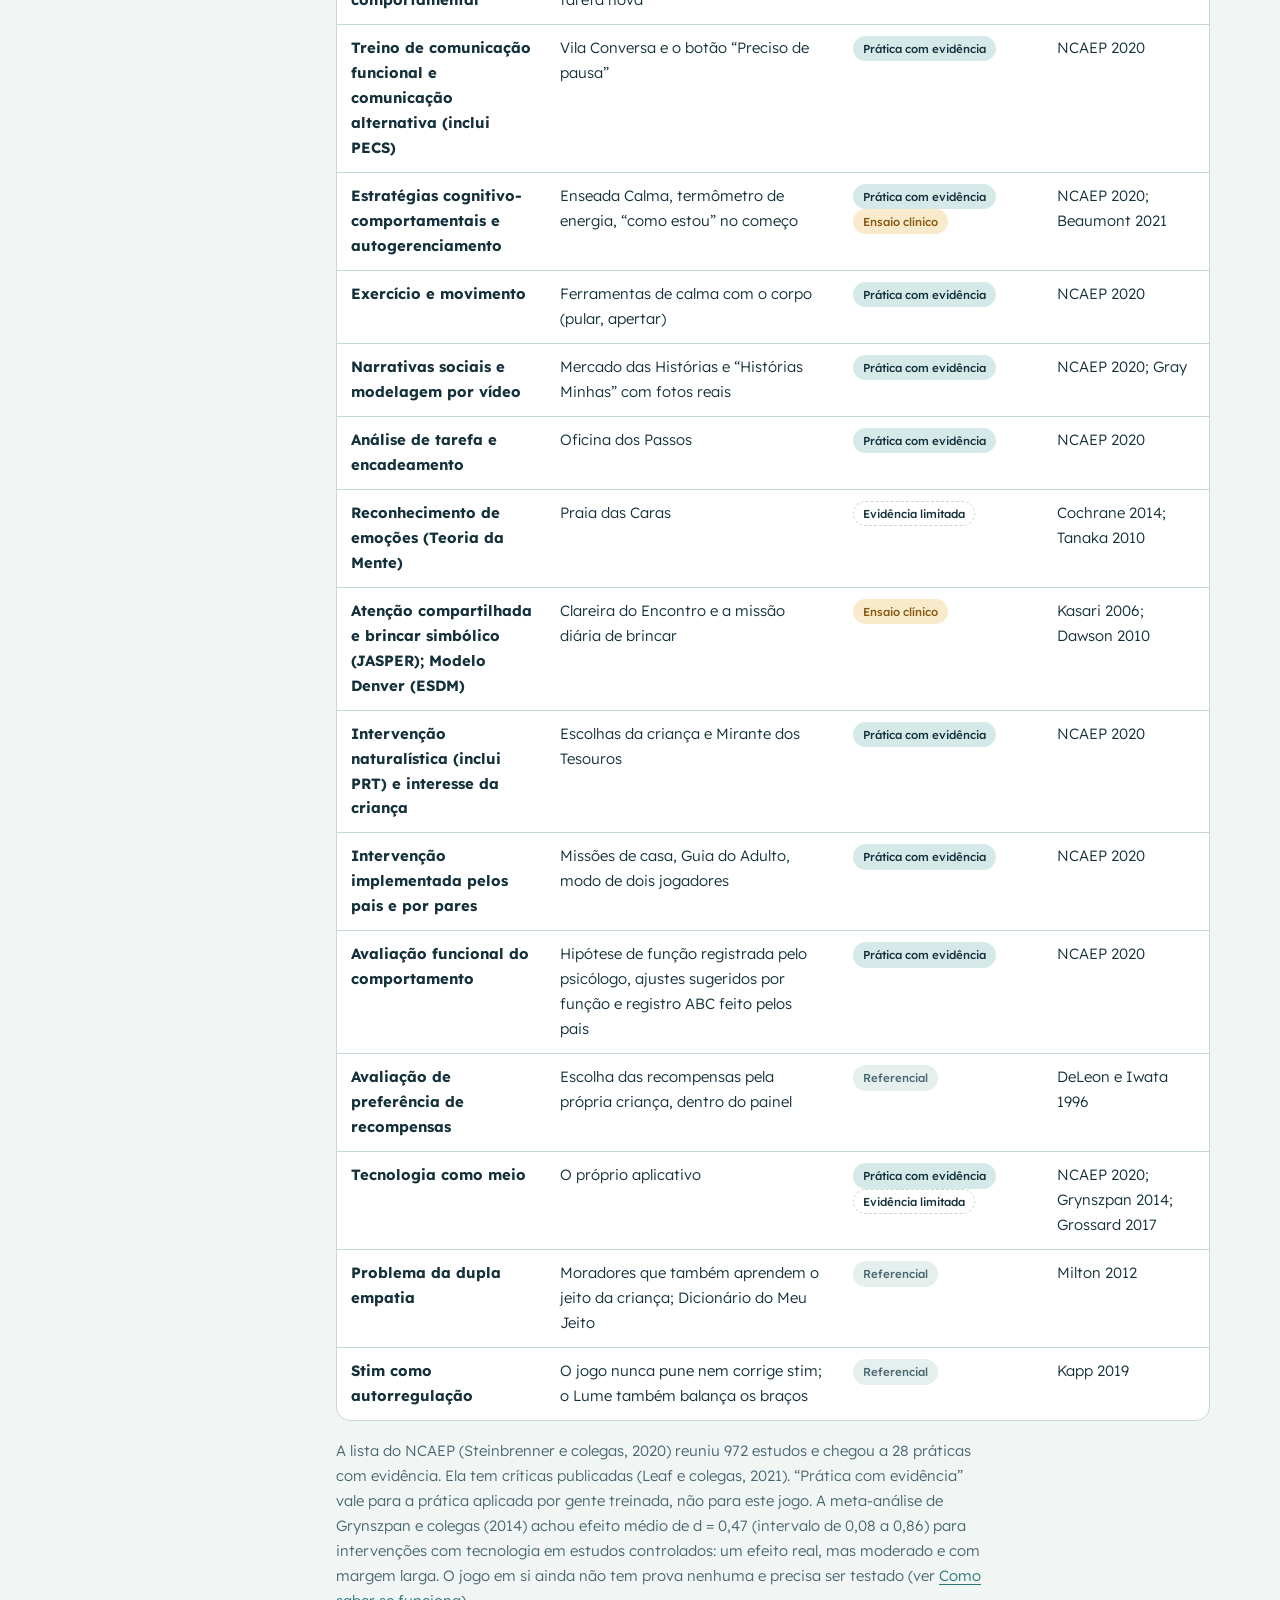
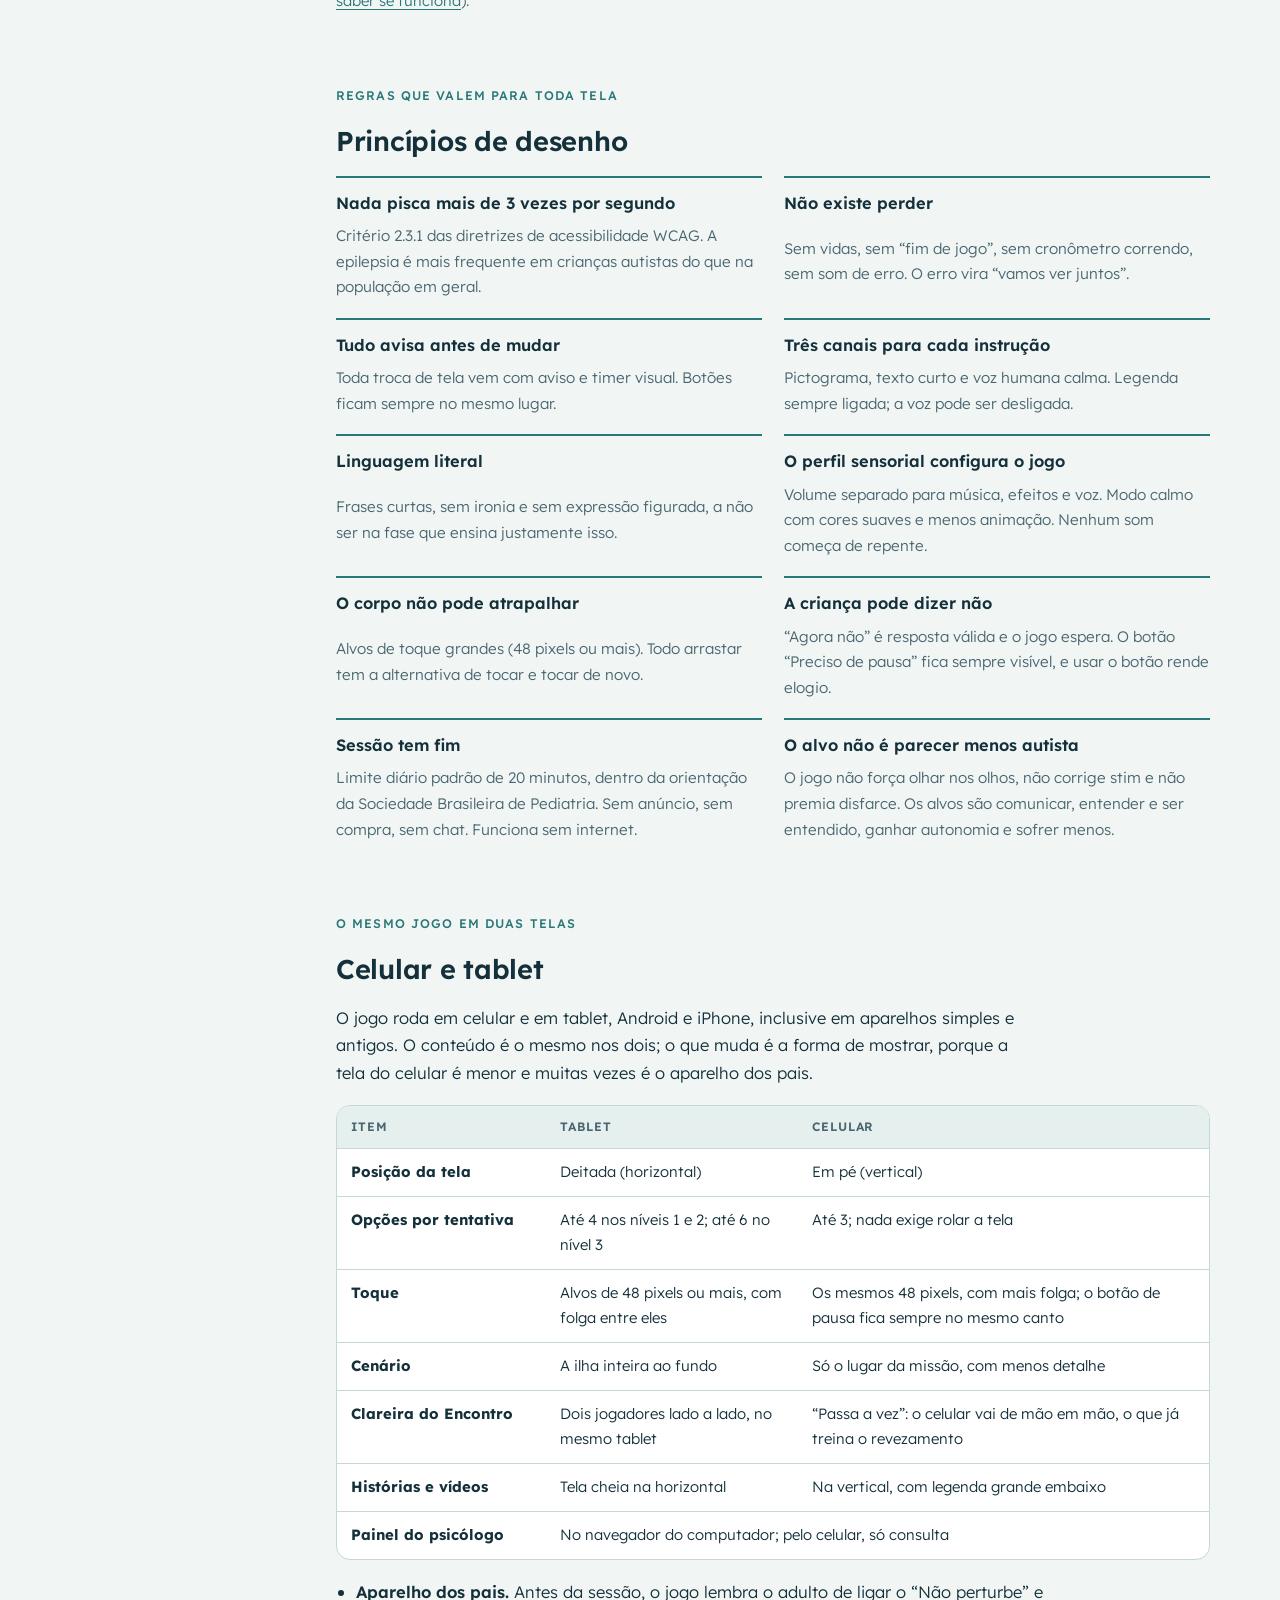
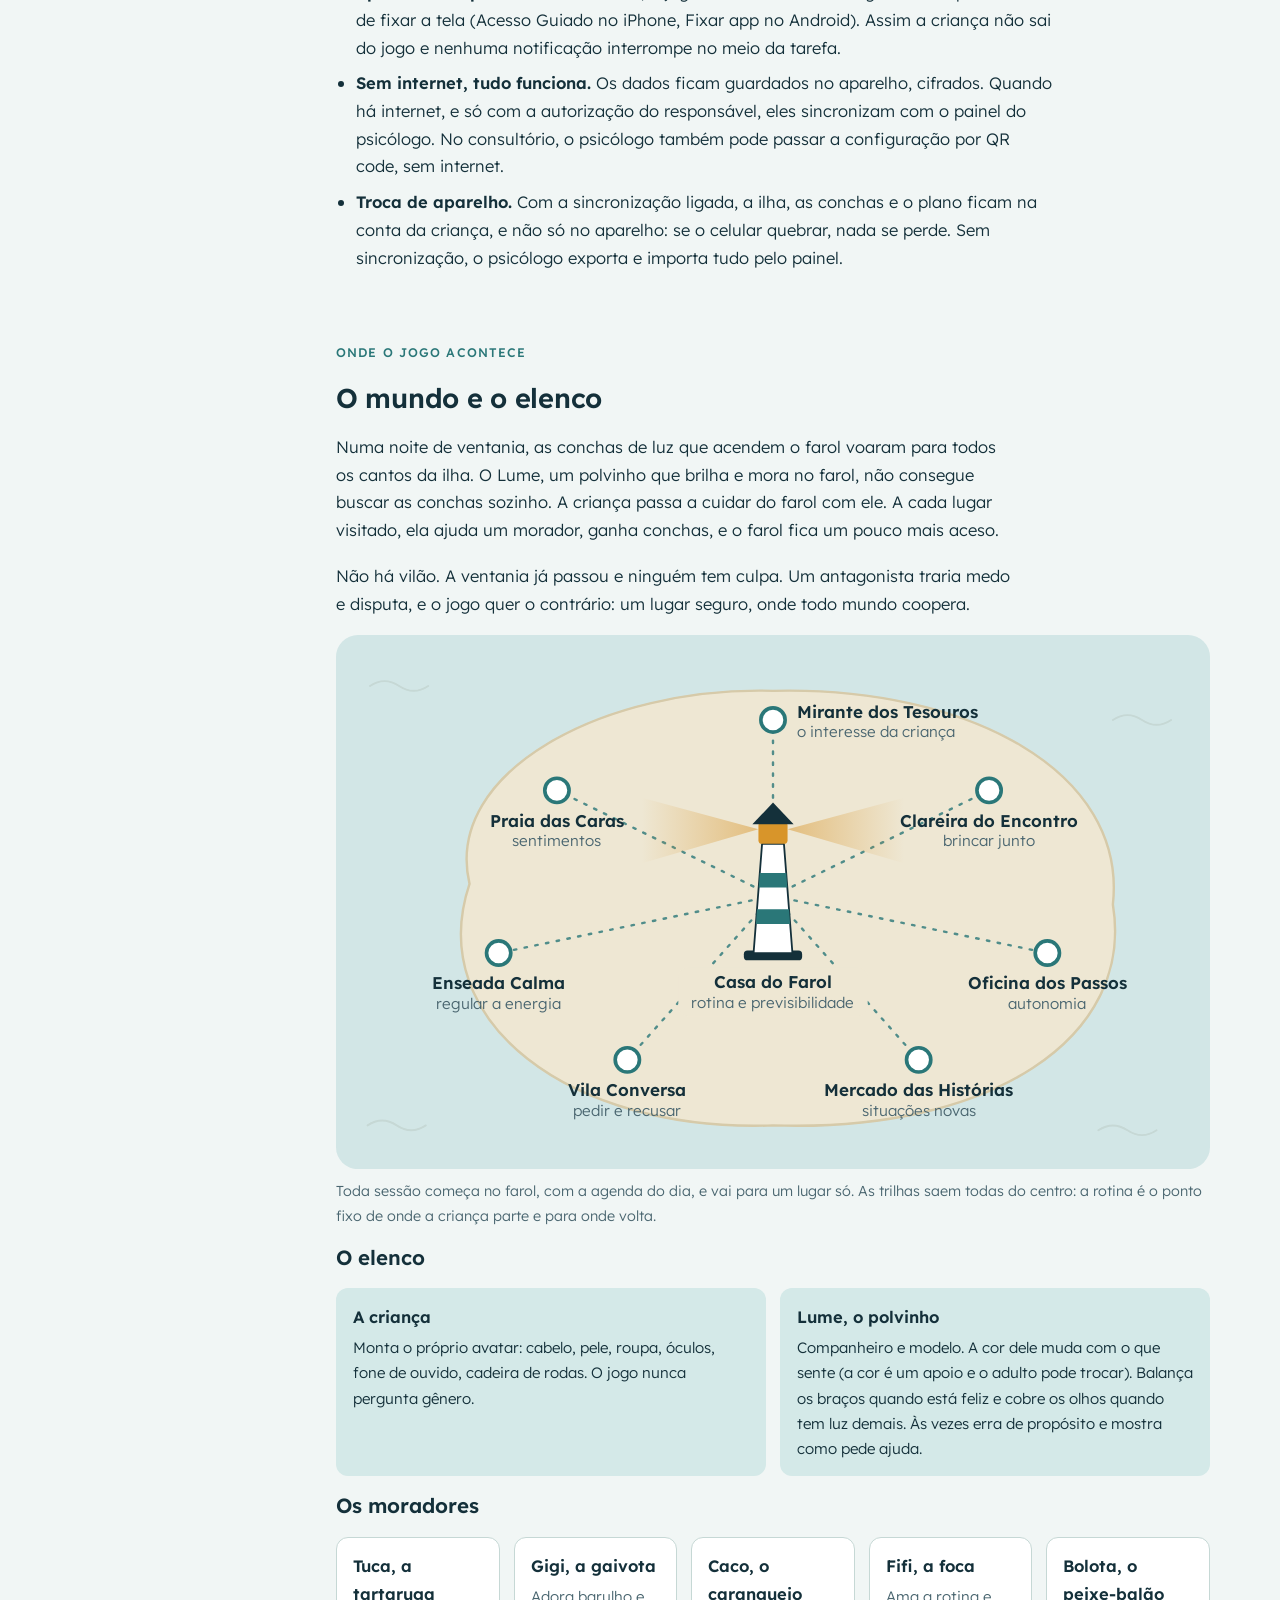
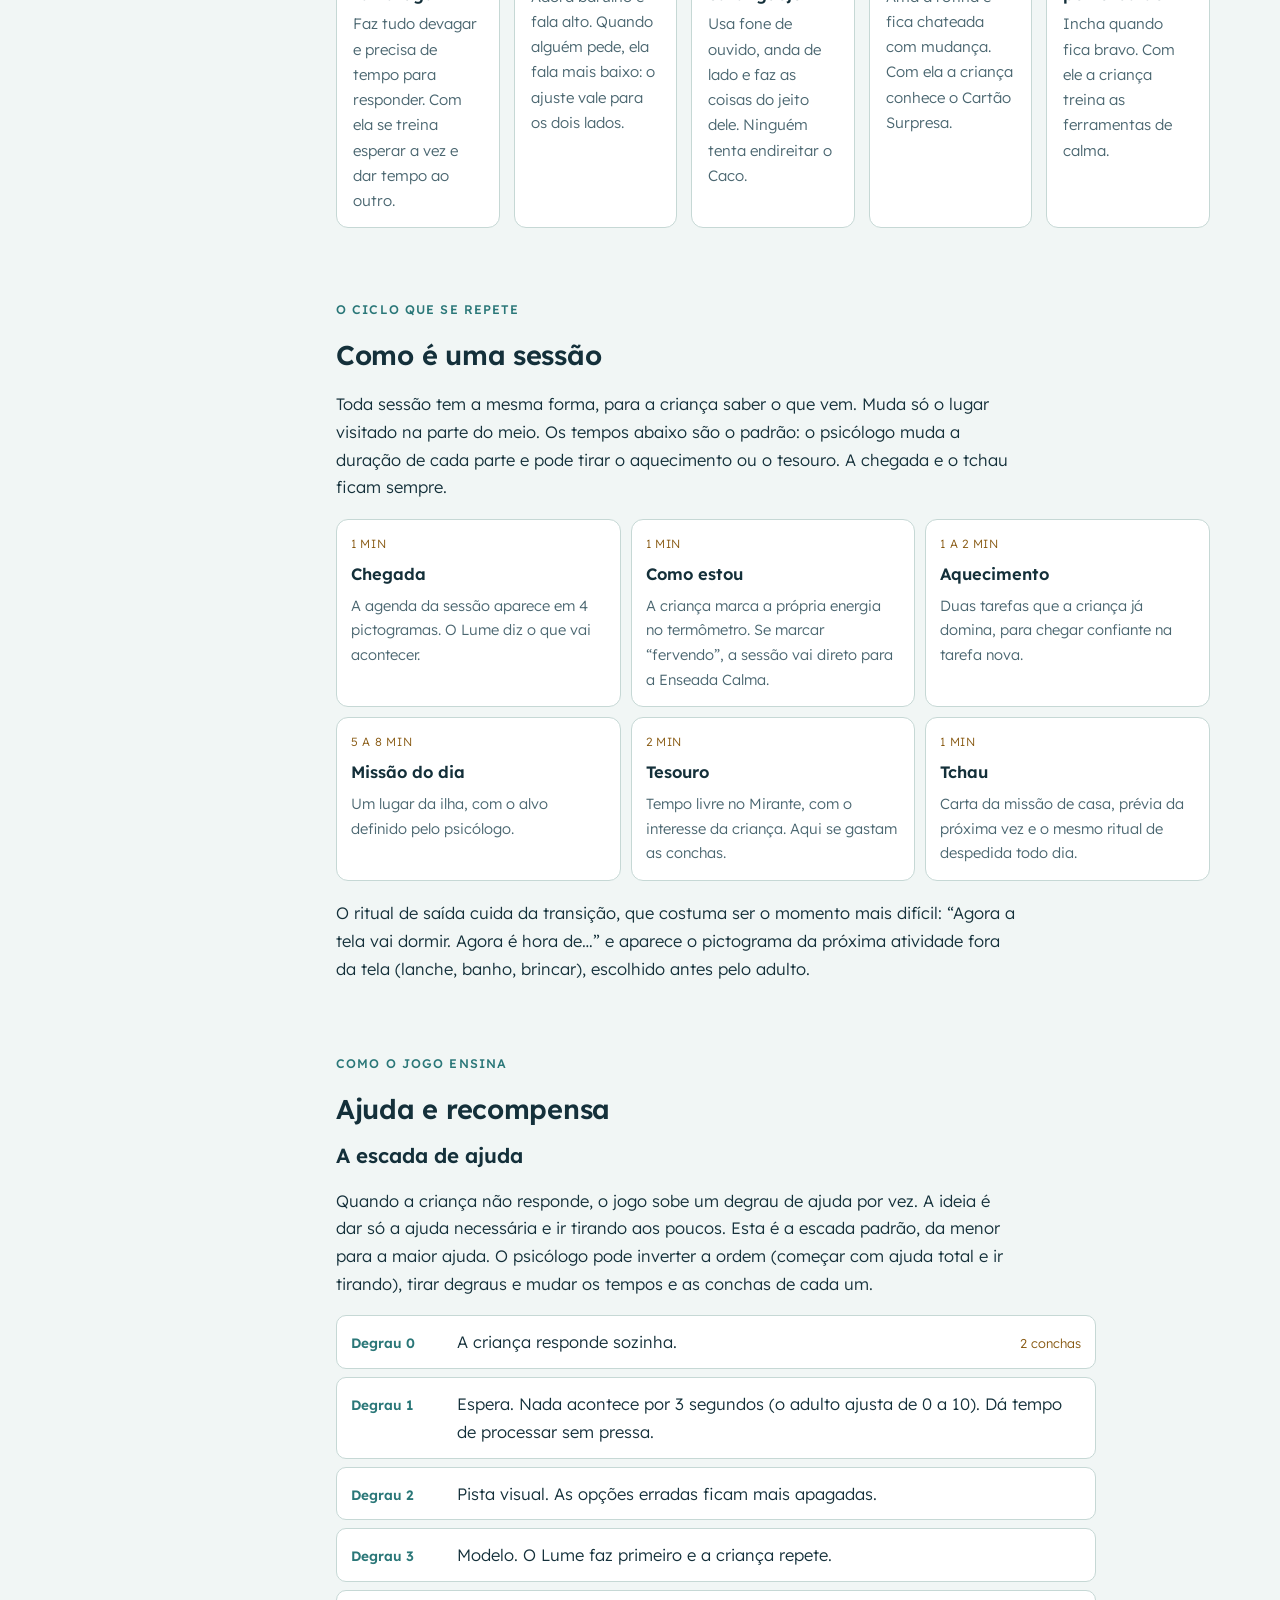
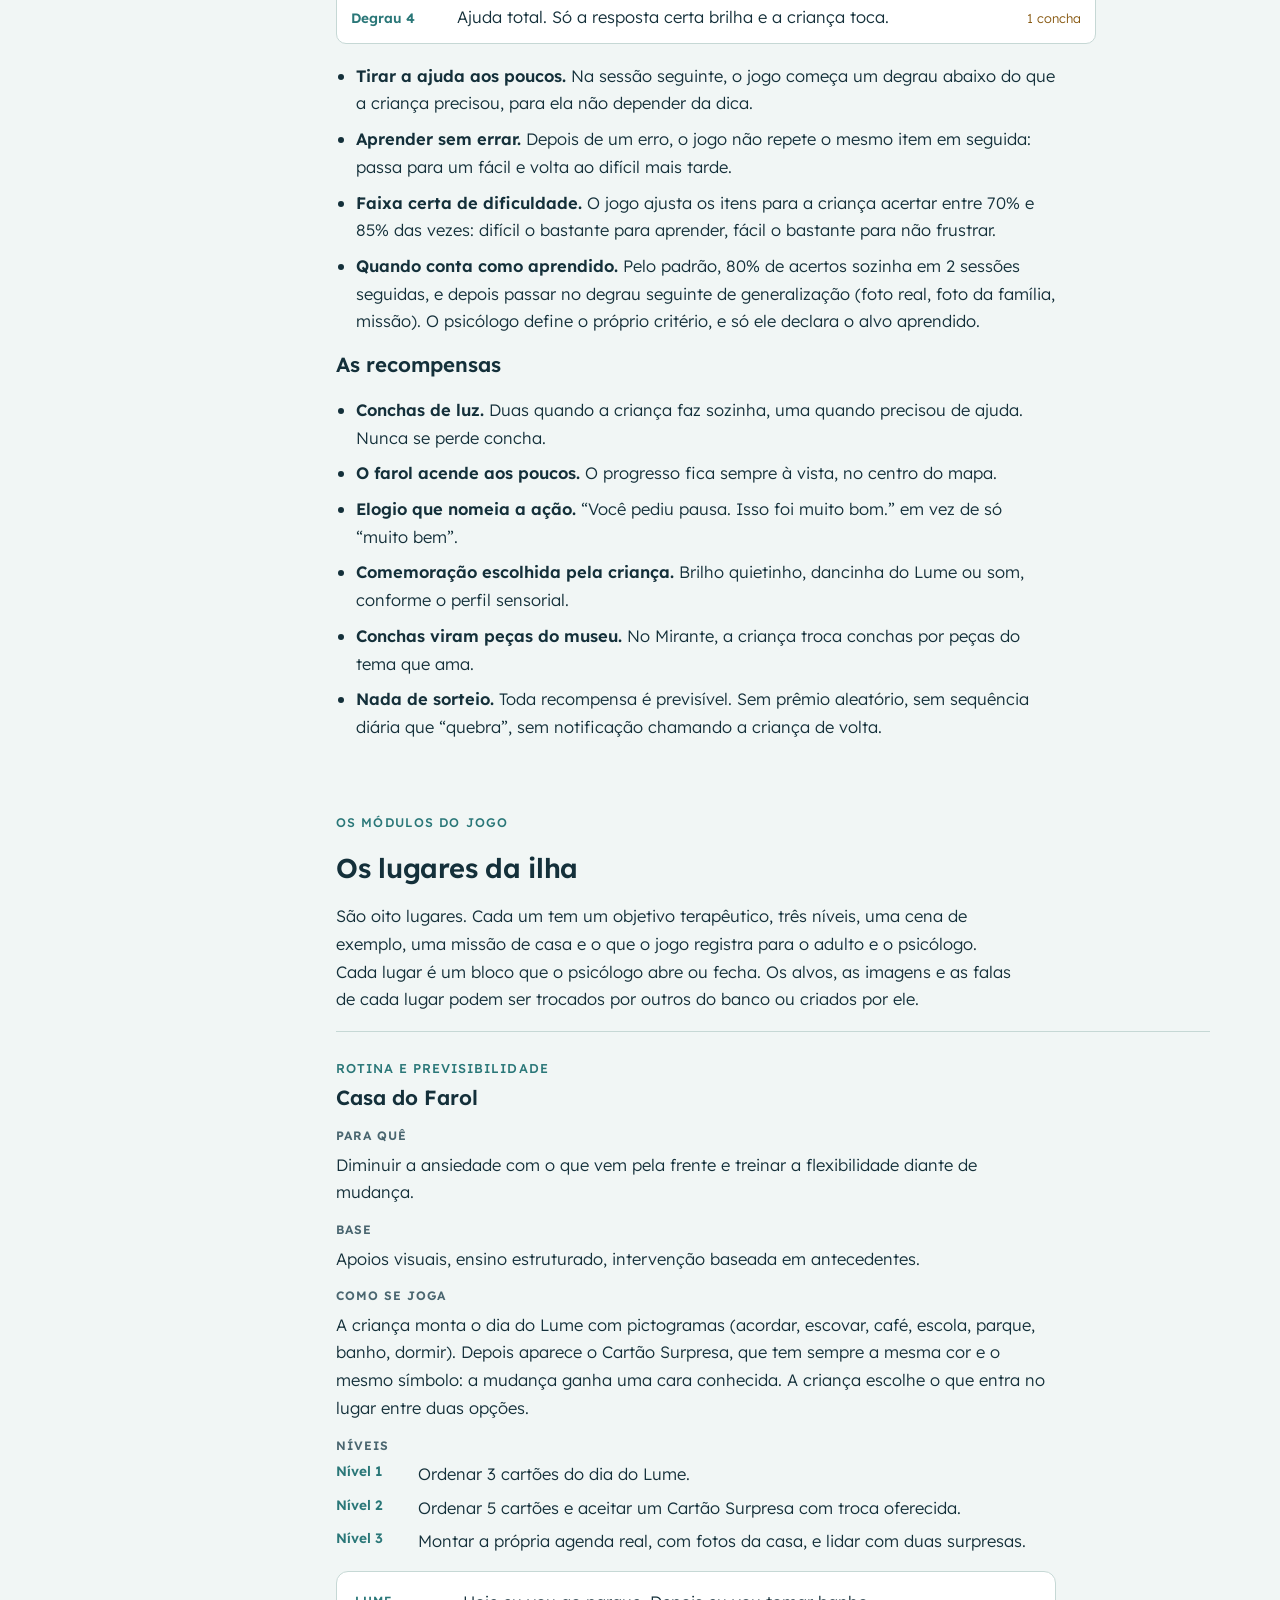
==== commit 23a4ed65: "Arte da Ilha do Farol criada com IA (versão 0.2.0) Estrutura de criação em arte/: ficha de cada peça" ====
--- a/docs/index.html
+++ b/docs/index.html
@@ -298,7 +298,7 @@
     <div><dt>Sessão</dt><dd>10 a 15 minutos, de 3 a 5 vezes por semana, se o psicólogo não definir outro ritmo</dd></div>
     <div><dt>Papel</dt><dd>Complemento da terapia, nunca substituto</dd></div>
   </dl>
-  <p class="nota"><b>Protótipo para homologação:</b> a Vila Conversa já pode ser jogada e configurada no celular ou no computador, em <a href="https://fleandro1234-netizen.github.io/ilha-do-farol/jogo/">fleandro1234-netizen.github.io/ilha-do-farol/jogo</a>. A arte e a voz ainda são provisórias.</p>
+  <p class="nota"><b>Protótipo para homologação:</b> a Vila Conversa já pode ser jogada e configurada no celular ou no computador, em <a href="https://fleandro1234-netizen.github.io/ilha-do-farol/jogo/">fleandro1234-netizen.github.io/ilha-do-farol/jogo</a>. A arte já foi criada com IA em alta definição; a voz ainda é provisória.</p>
 </header>
 
 <section id="ideia" aria-labelledby="t-ideia">
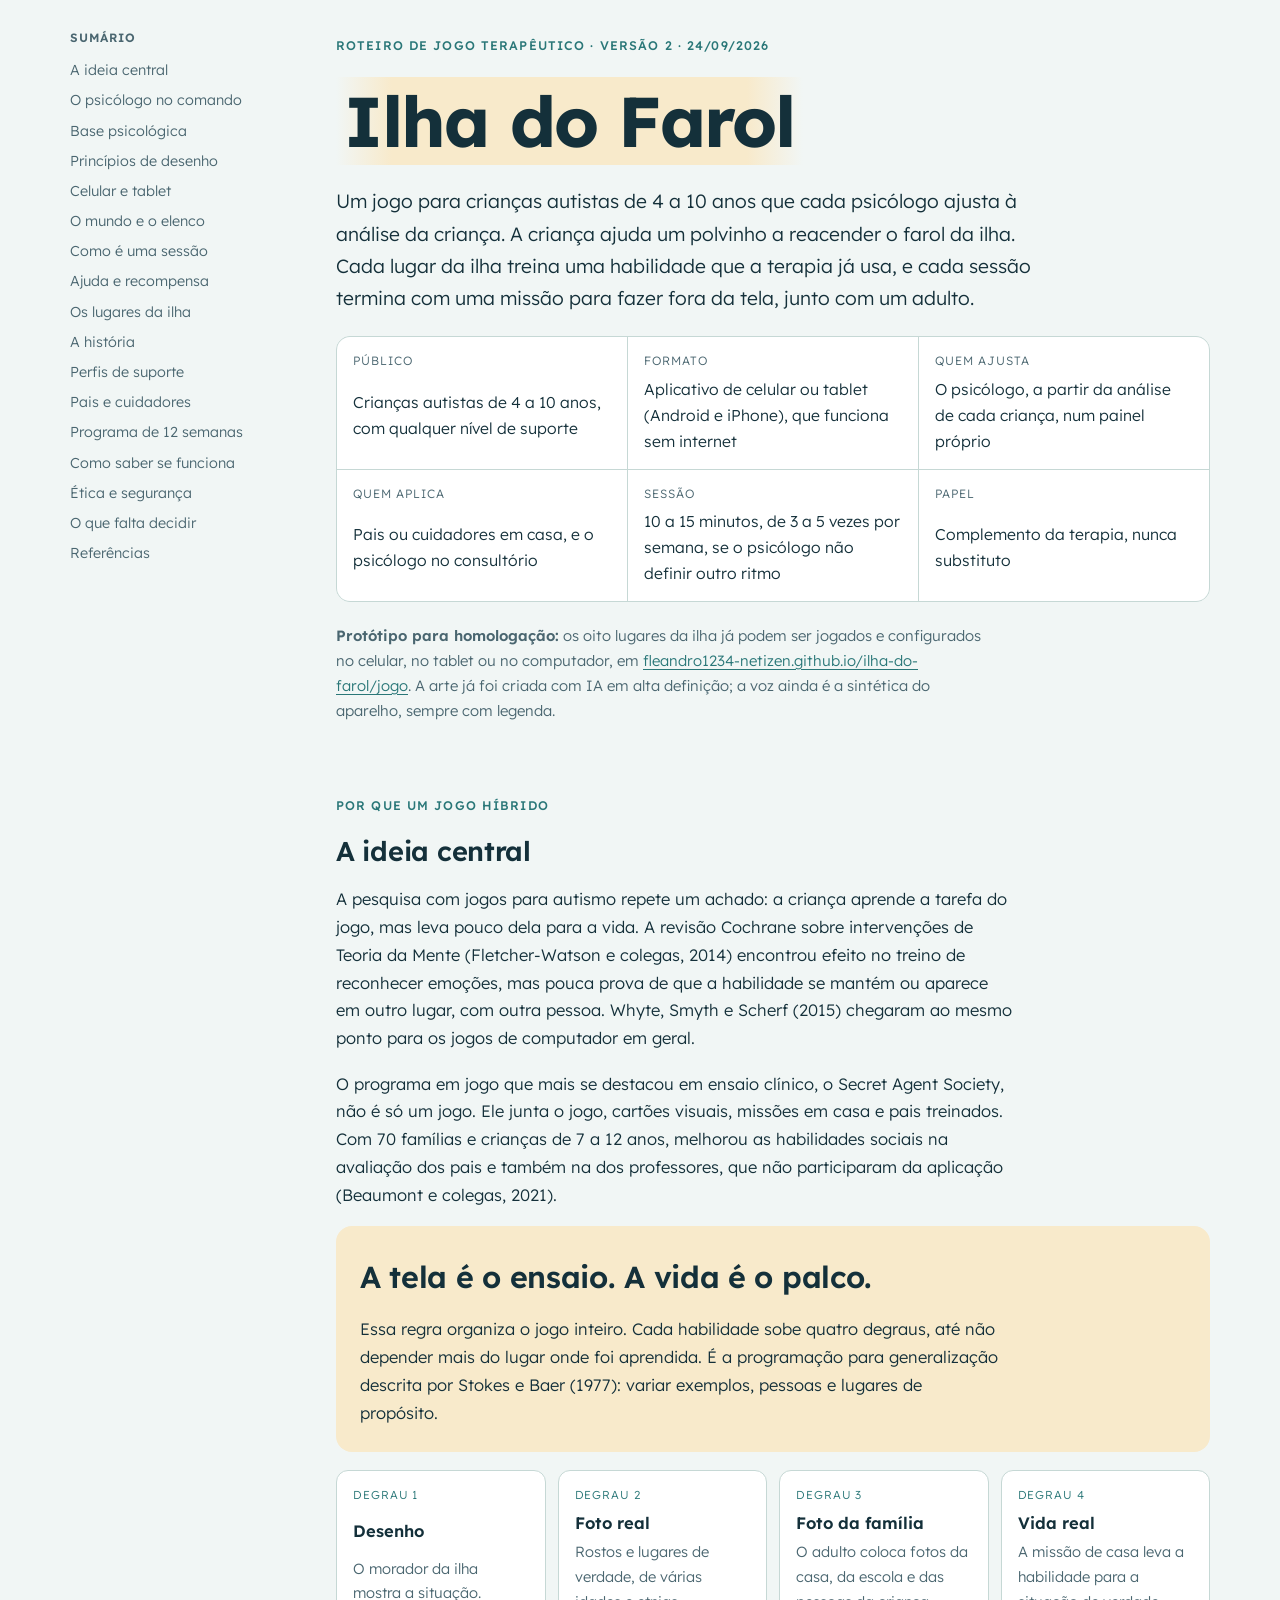
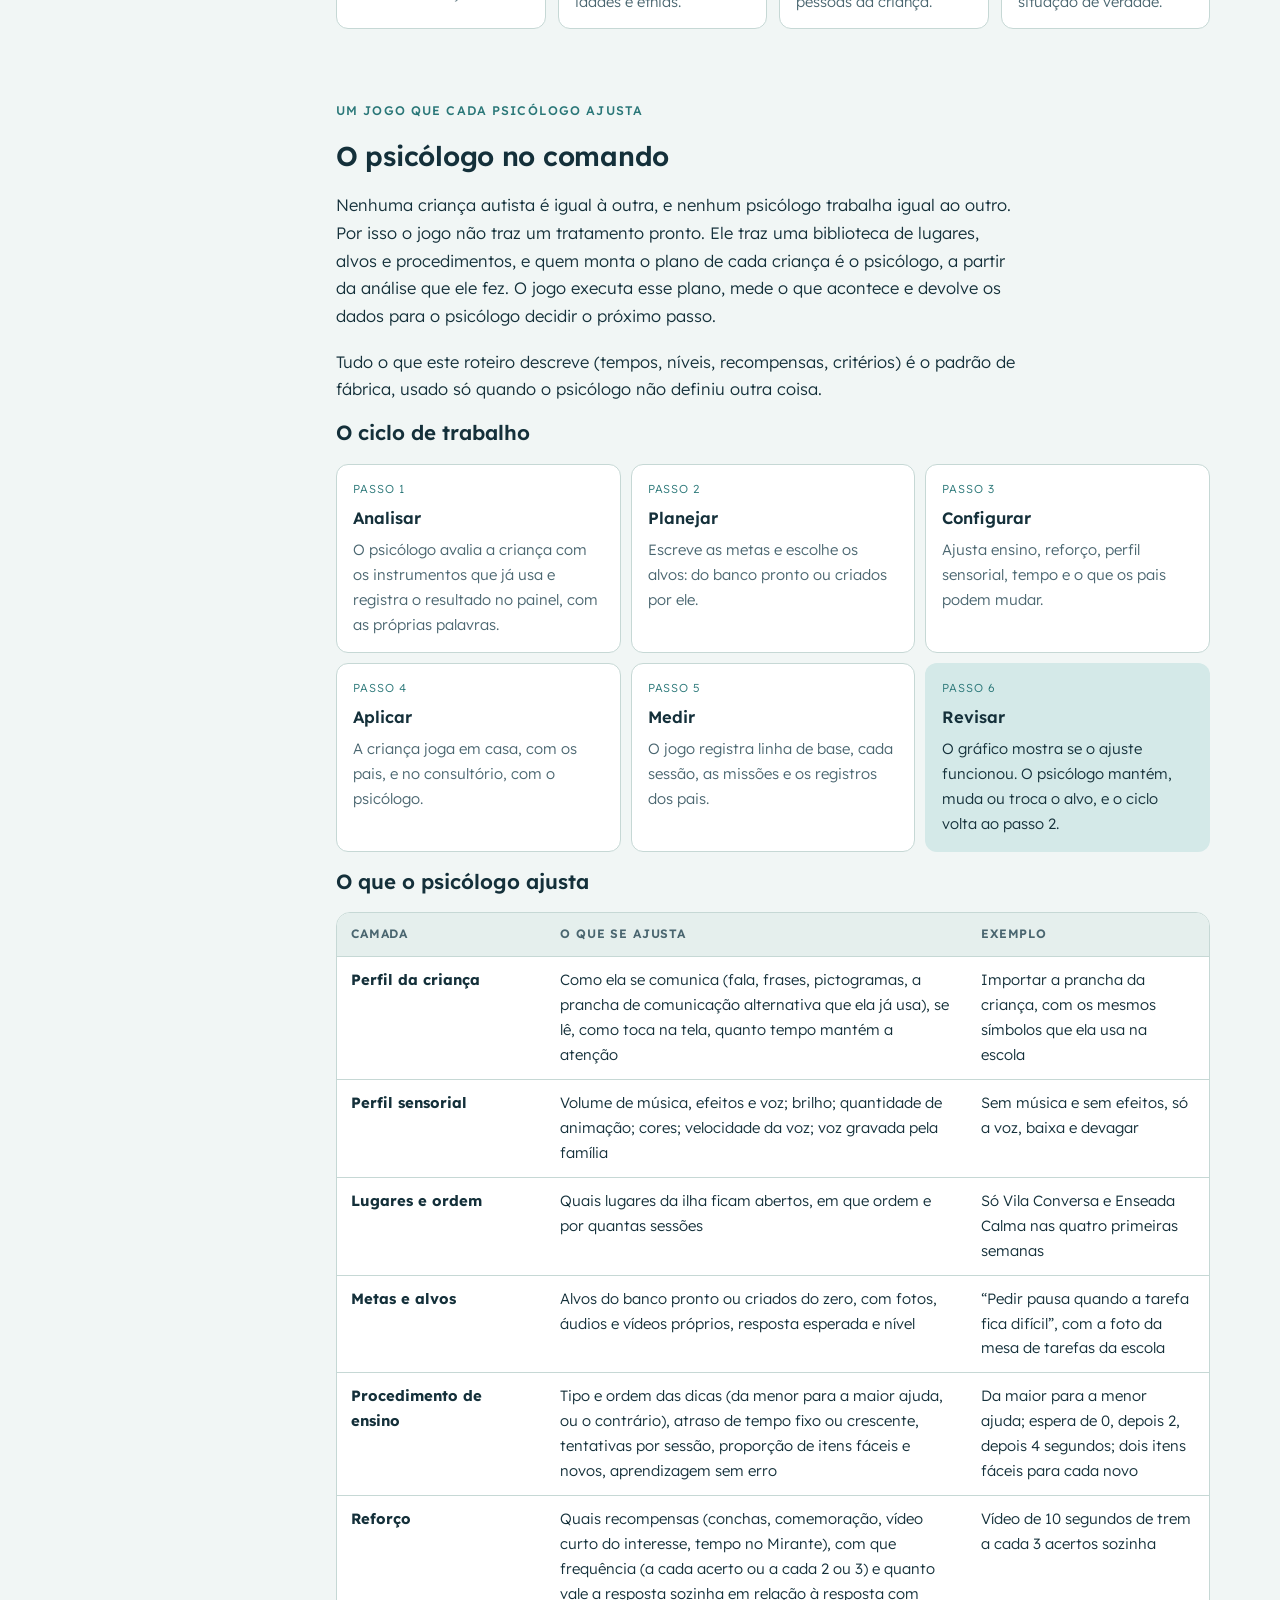
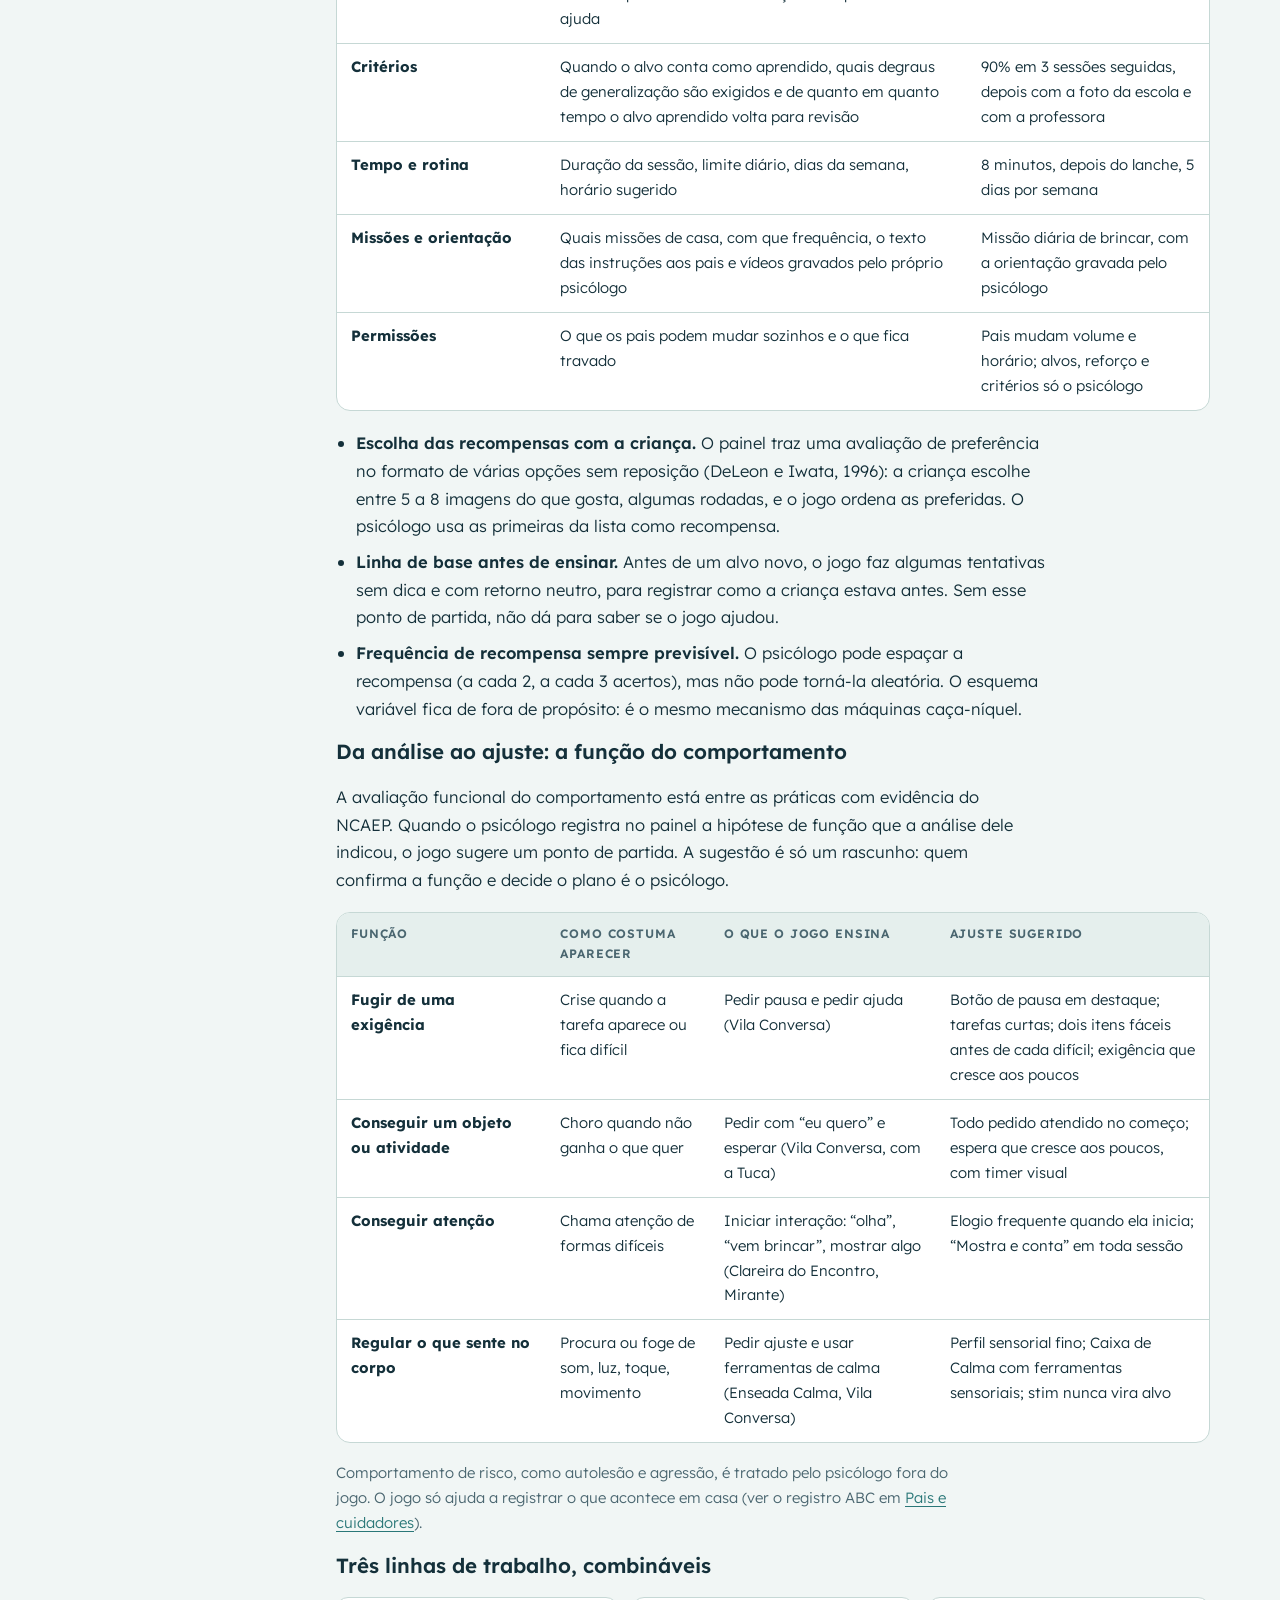
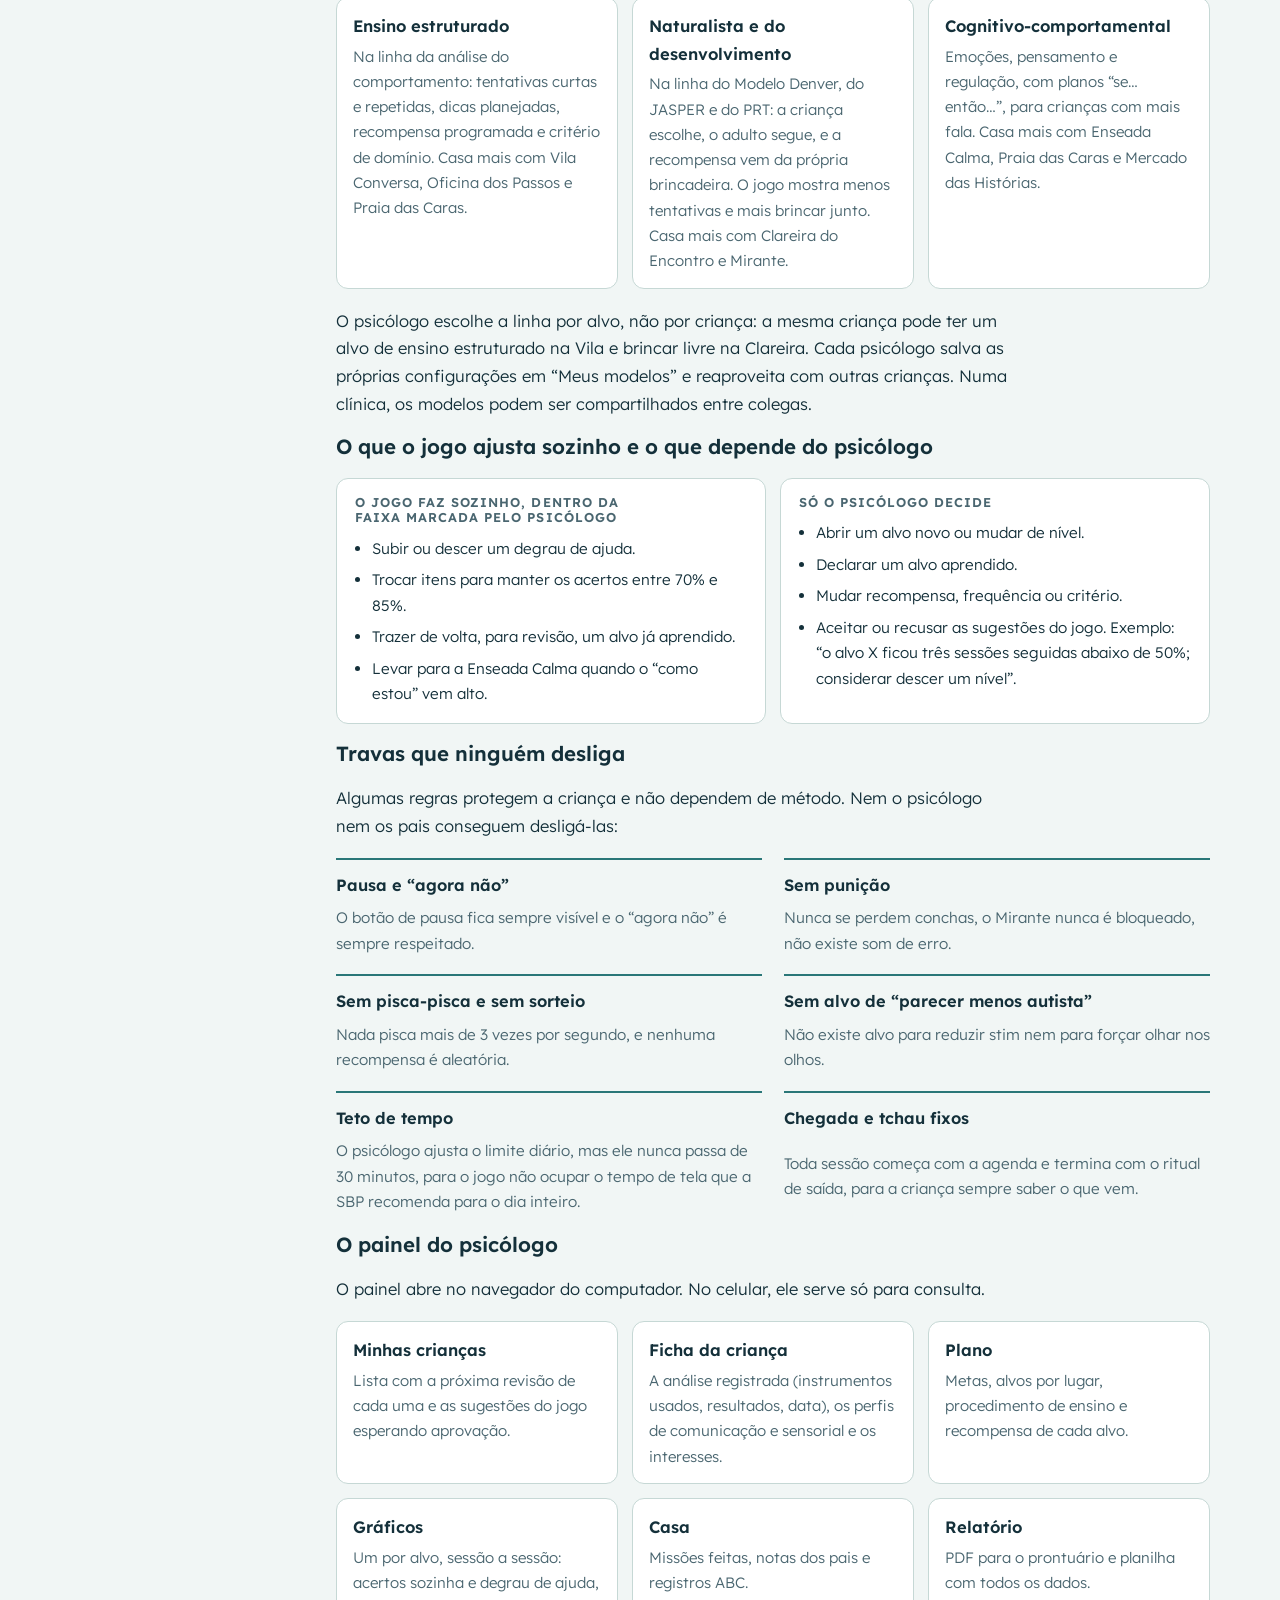
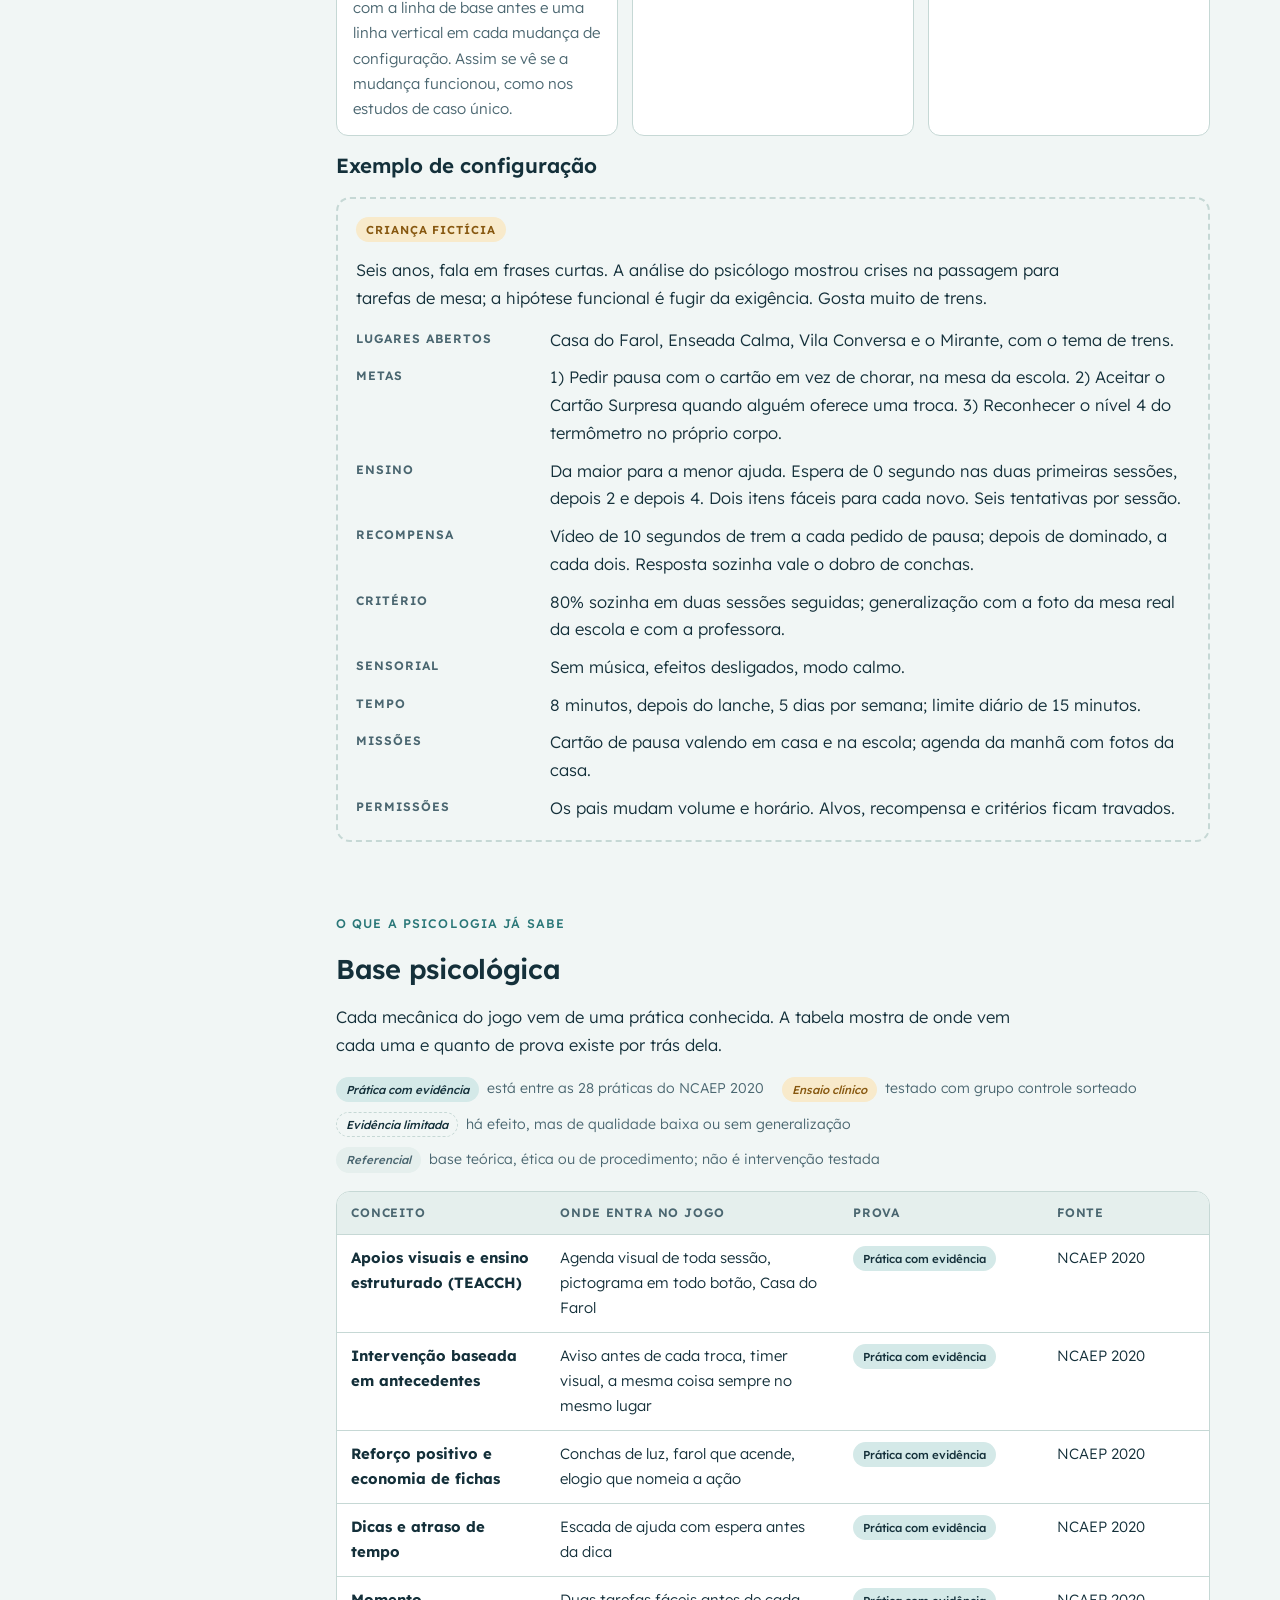
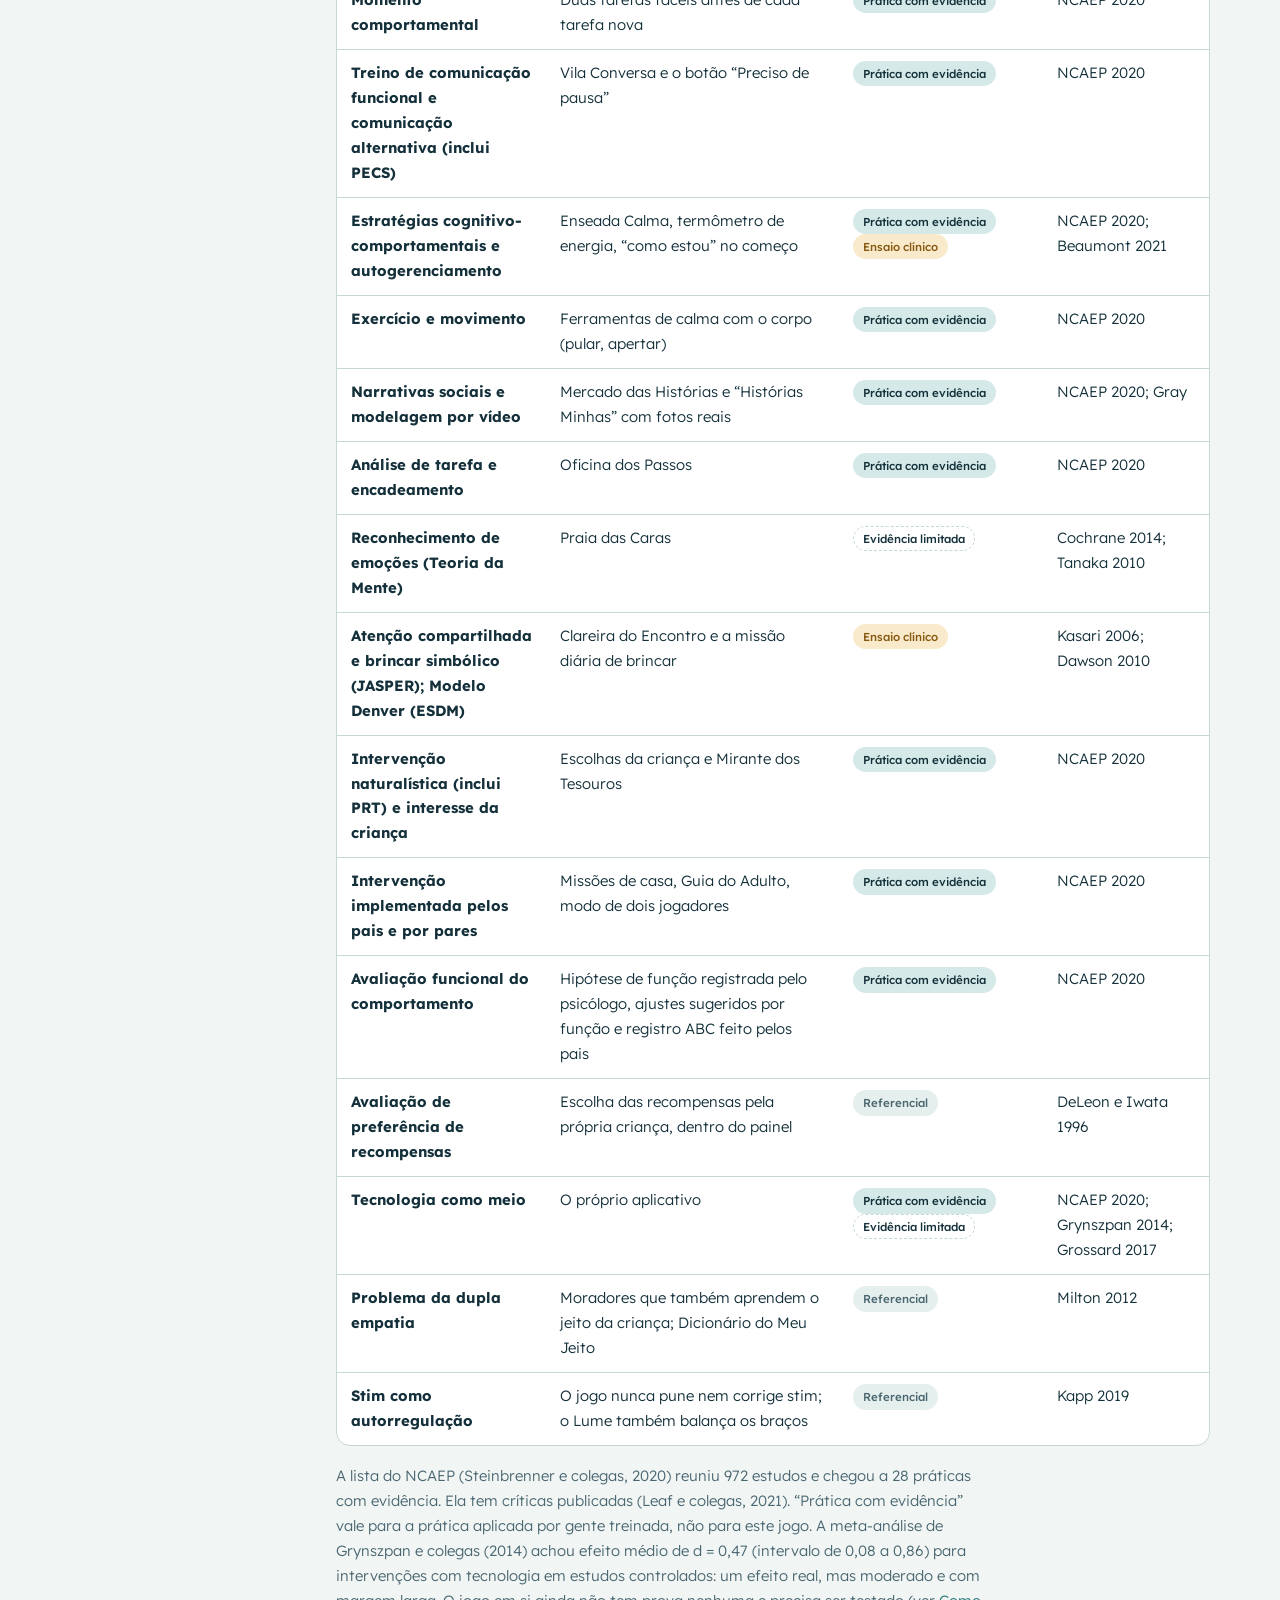
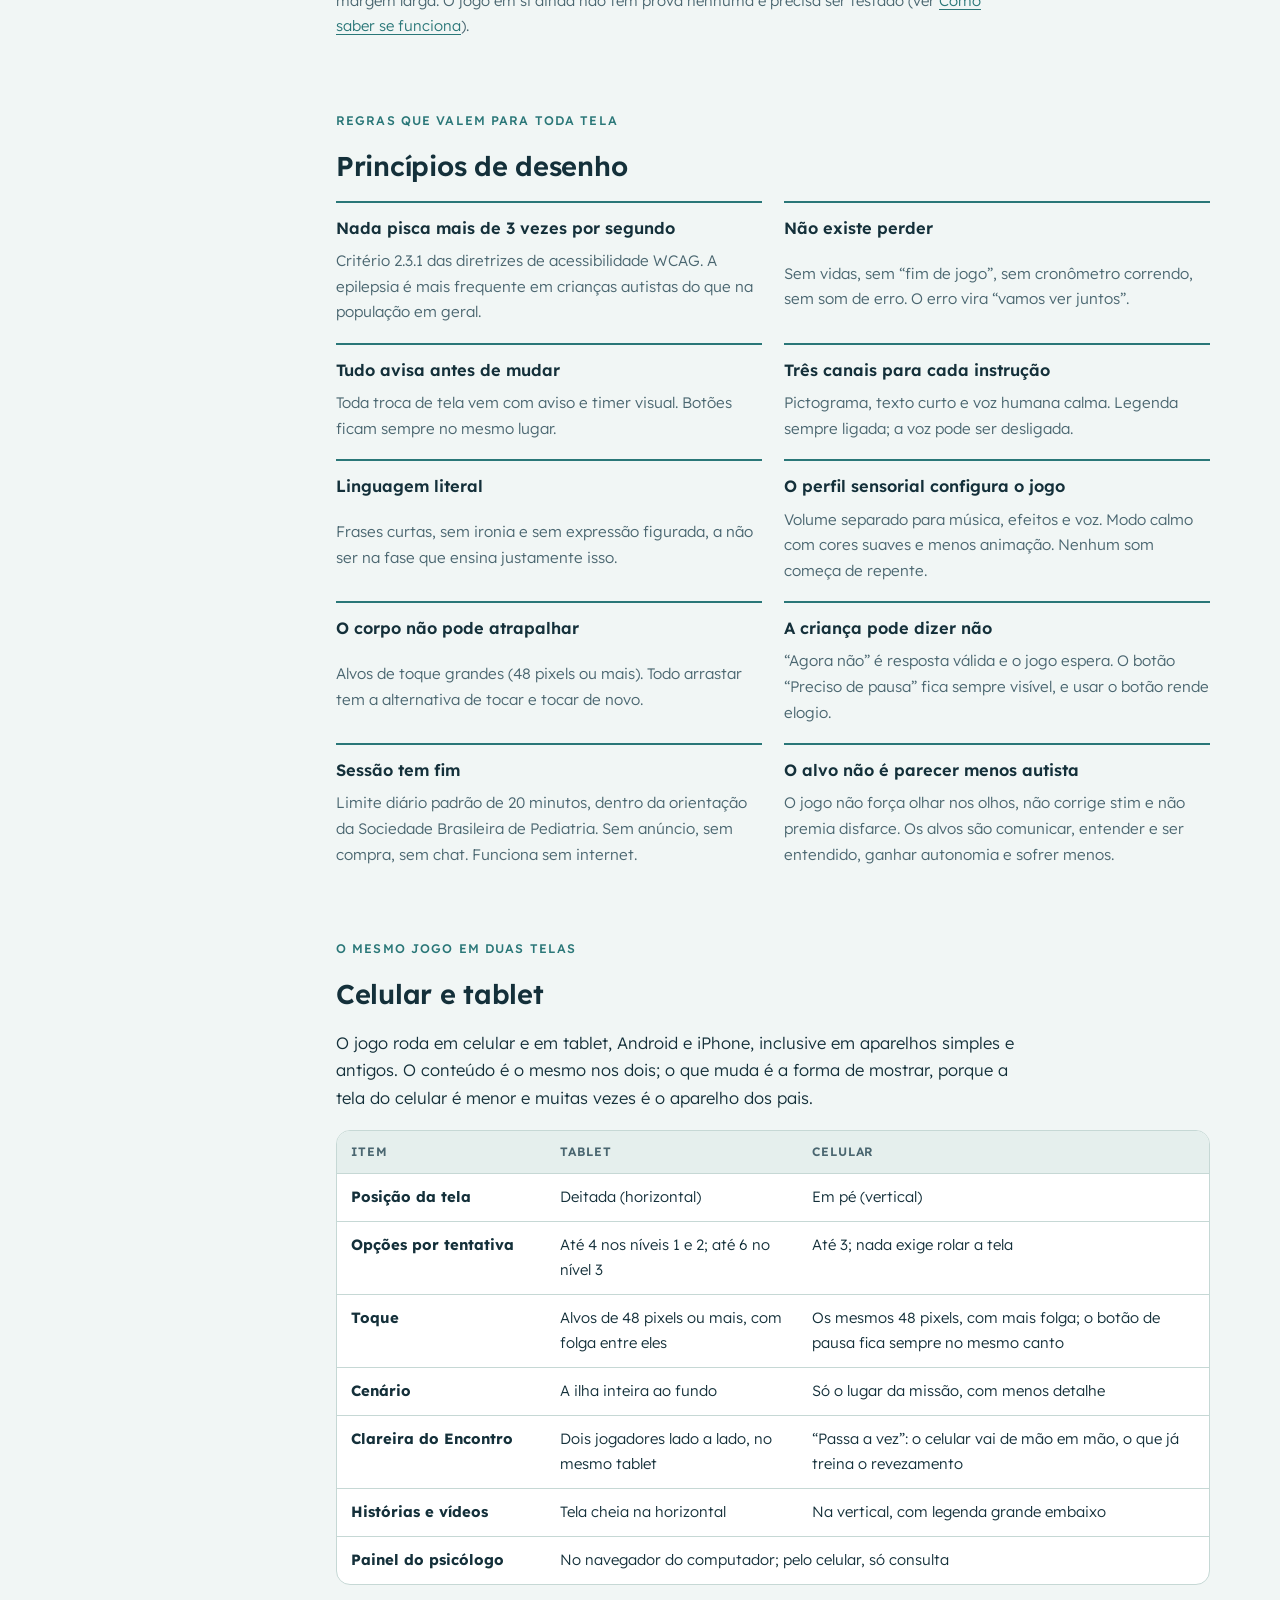
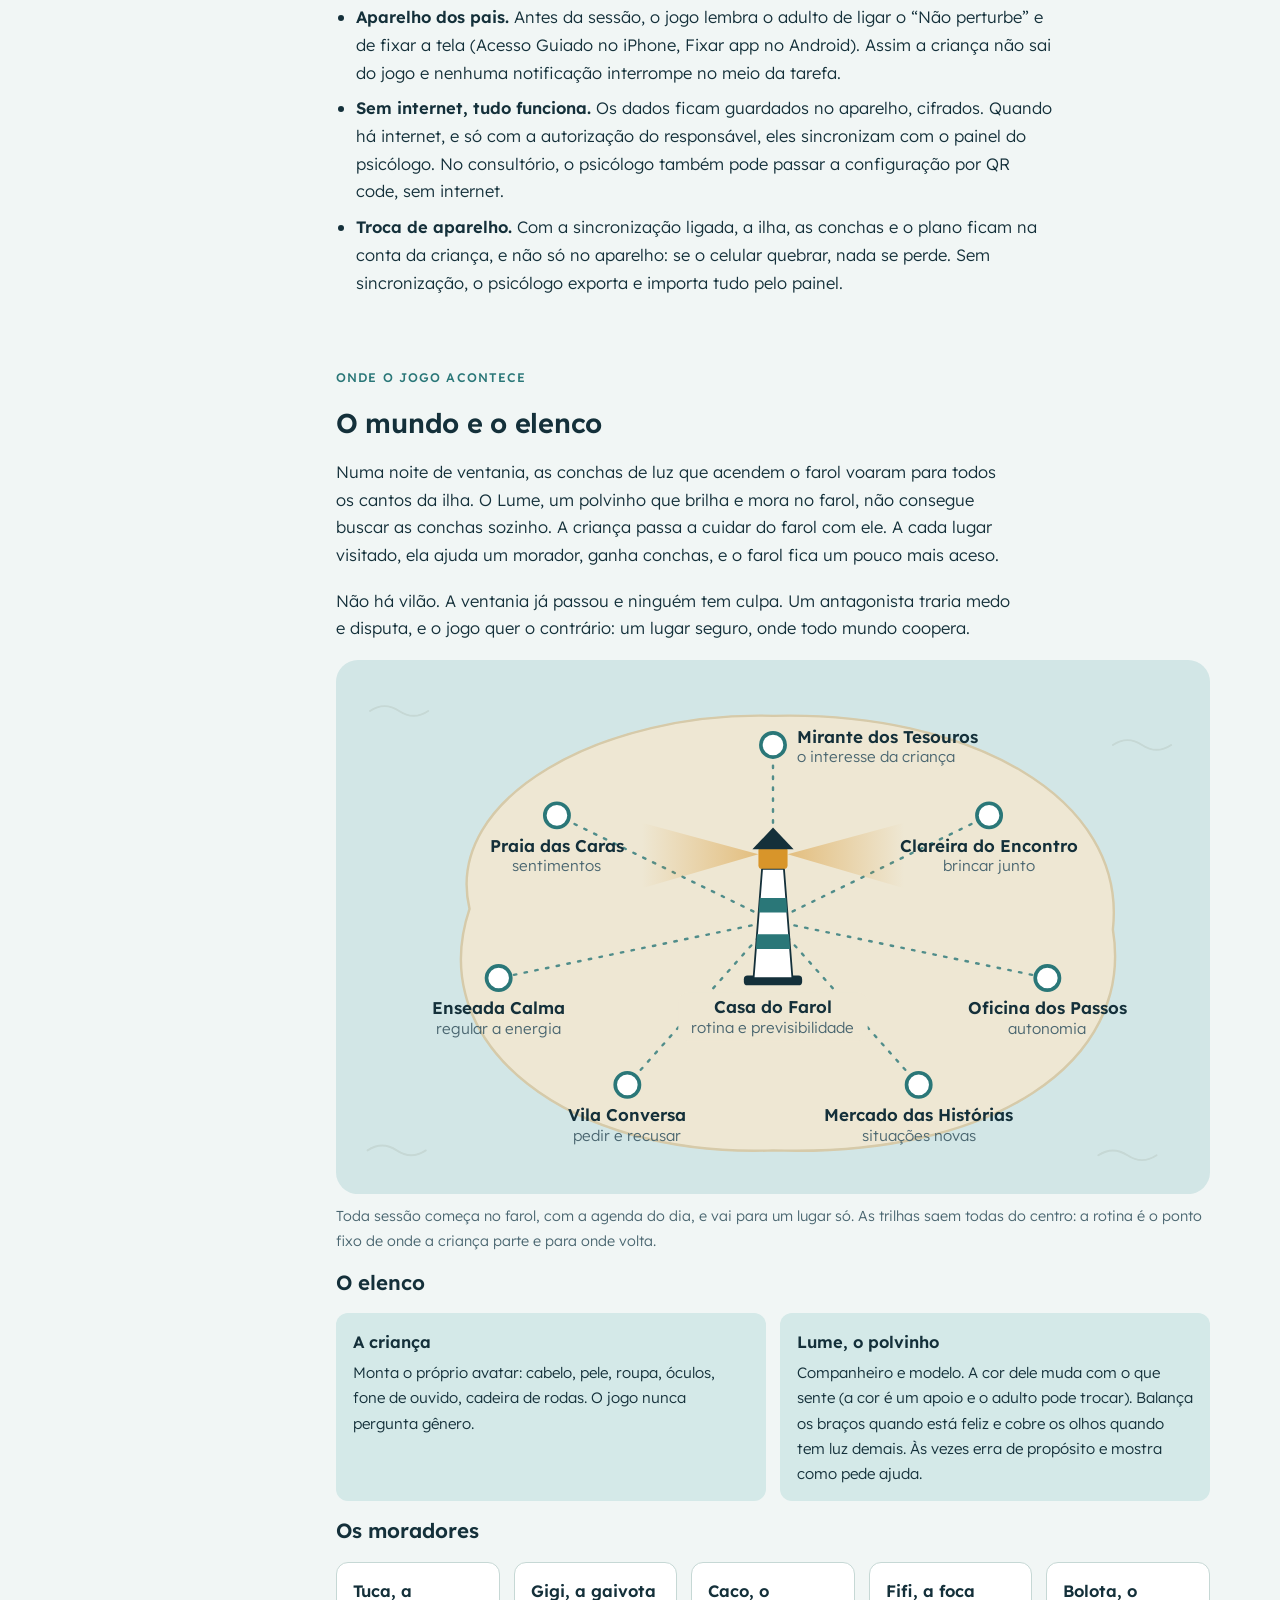
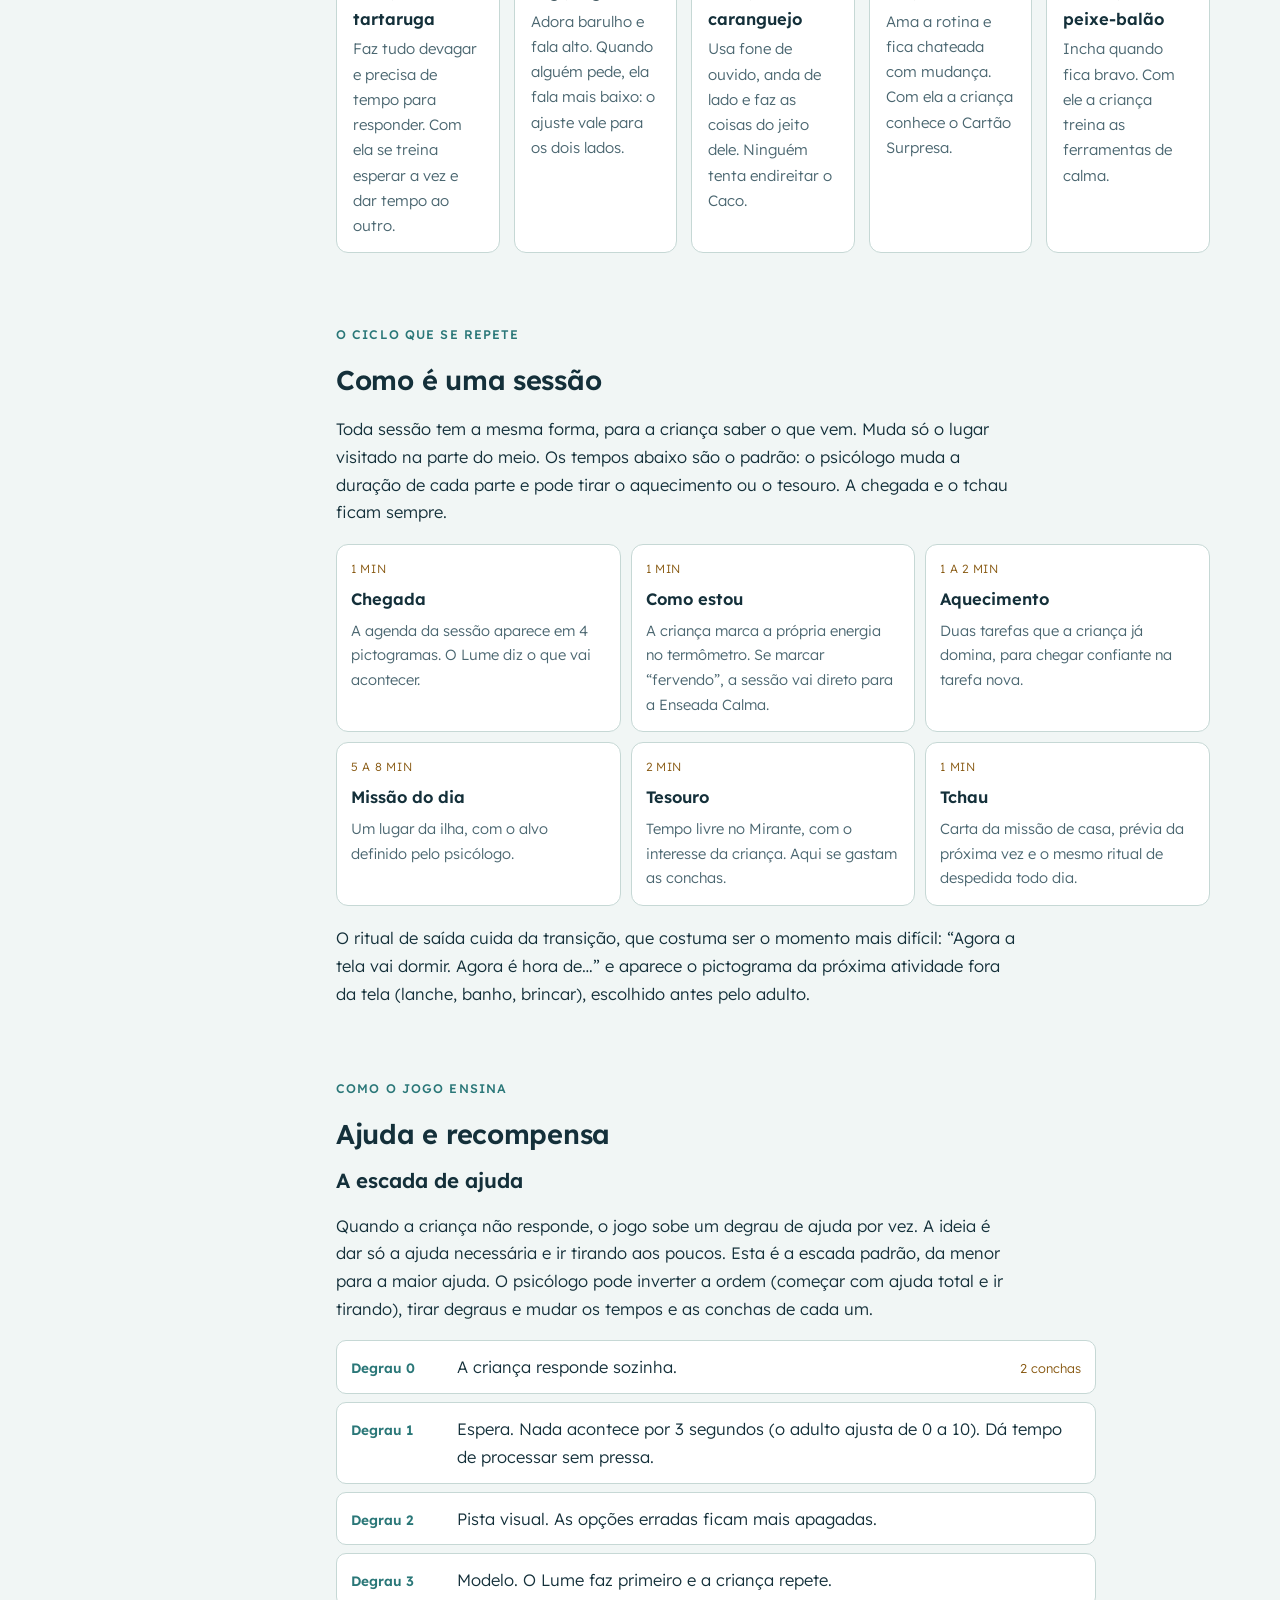
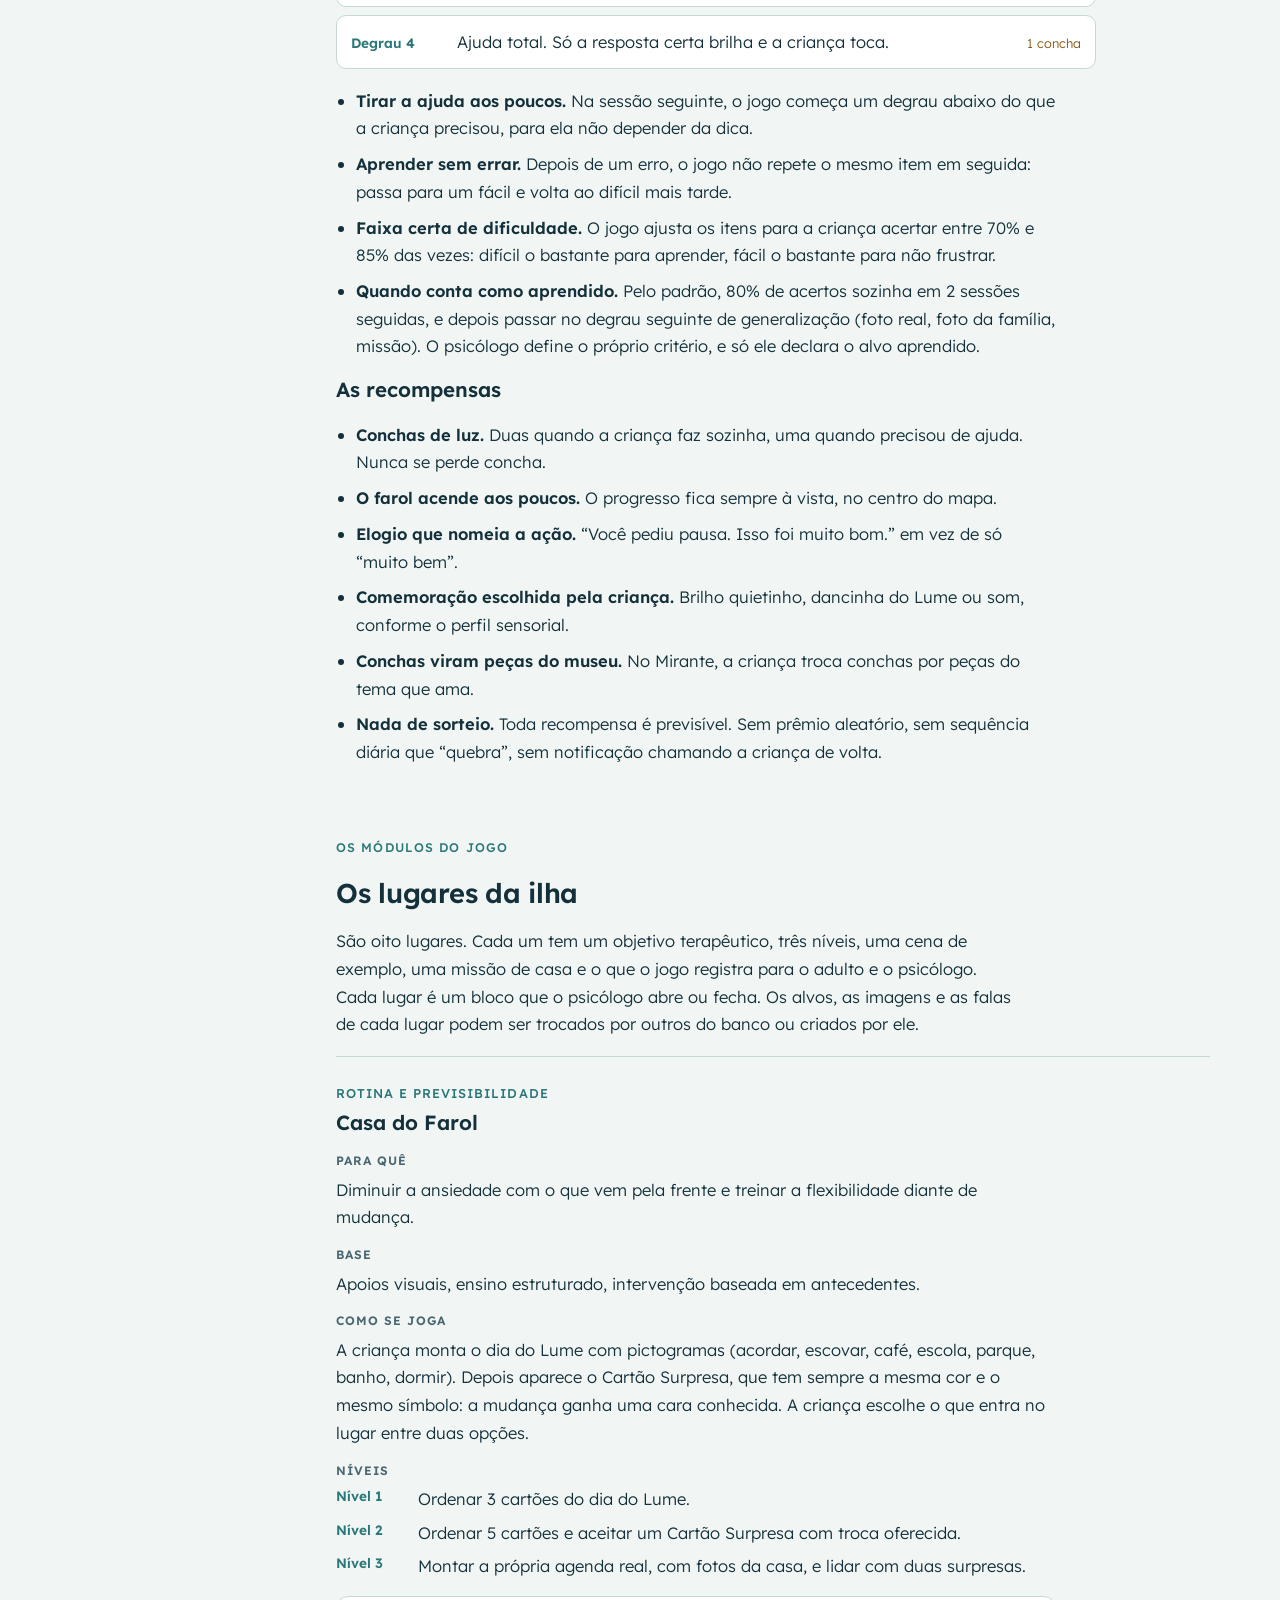
==== commit 5a2a3d59: "Roteiro e README: o prototipo agora tem os oito lugares Co-Authored-By: Claude Opus 5.5 <noreply@ant" ====
--- a/docs/index.html
+++ b/docs/index.html
@@ -298,7 +298,7 @@
     <div><dt>Sessão</dt><dd>10 a 15 minutos, de 3 a 5 vezes por semana, se o psicólogo não definir outro ritmo</dd></div>
     <div><dt>Papel</dt><dd>Complemento da terapia, nunca substituto</dd></div>
   </dl>
-  <p class="nota"><b>Protótipo para homologação:</b> a Vila Conversa já pode ser jogada e configurada no celular ou no computador, em <a href="https://fleandro1234-netizen.github.io/ilha-do-farol/jogo/">fleandro1234-netizen.github.io/ilha-do-farol/jogo</a>. A arte já foi criada com IA em alta definição; a voz ainda é provisória.</p>
+  <p class="nota"><b>Protótipo para homologação:</b> os oito lugares da ilha já podem ser jogados e configurados no celular, no tablet ou no computador, em <a href="https://fleandro1234-netizen.github.io/ilha-do-farol/jogo/">fleandro1234-netizen.github.io/ilha-do-farol/jogo</a>. A arte já foi criada com IA em alta definição; a voz ainda é a sintética do aparelho, sempre com legenda.</p>
 </header>
 
 <section id="ideia" aria-labelledby="t-ideia">
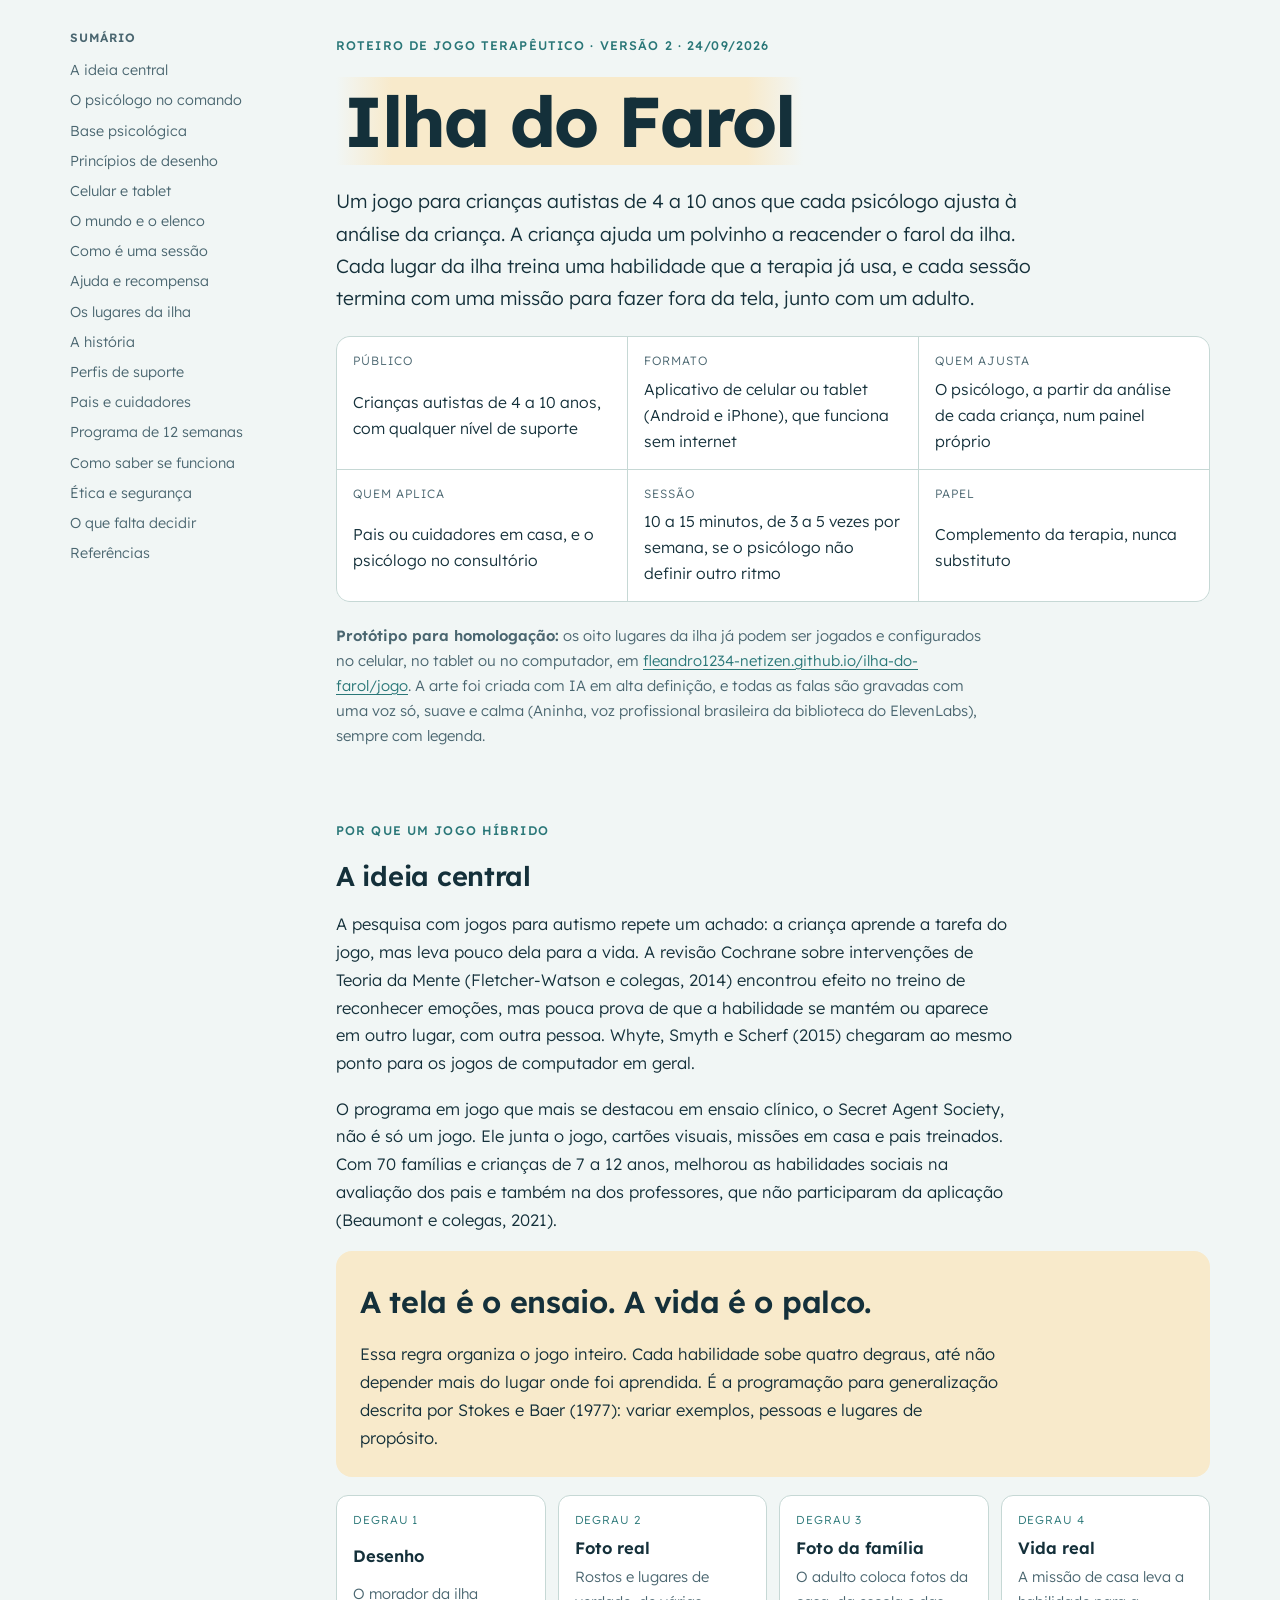
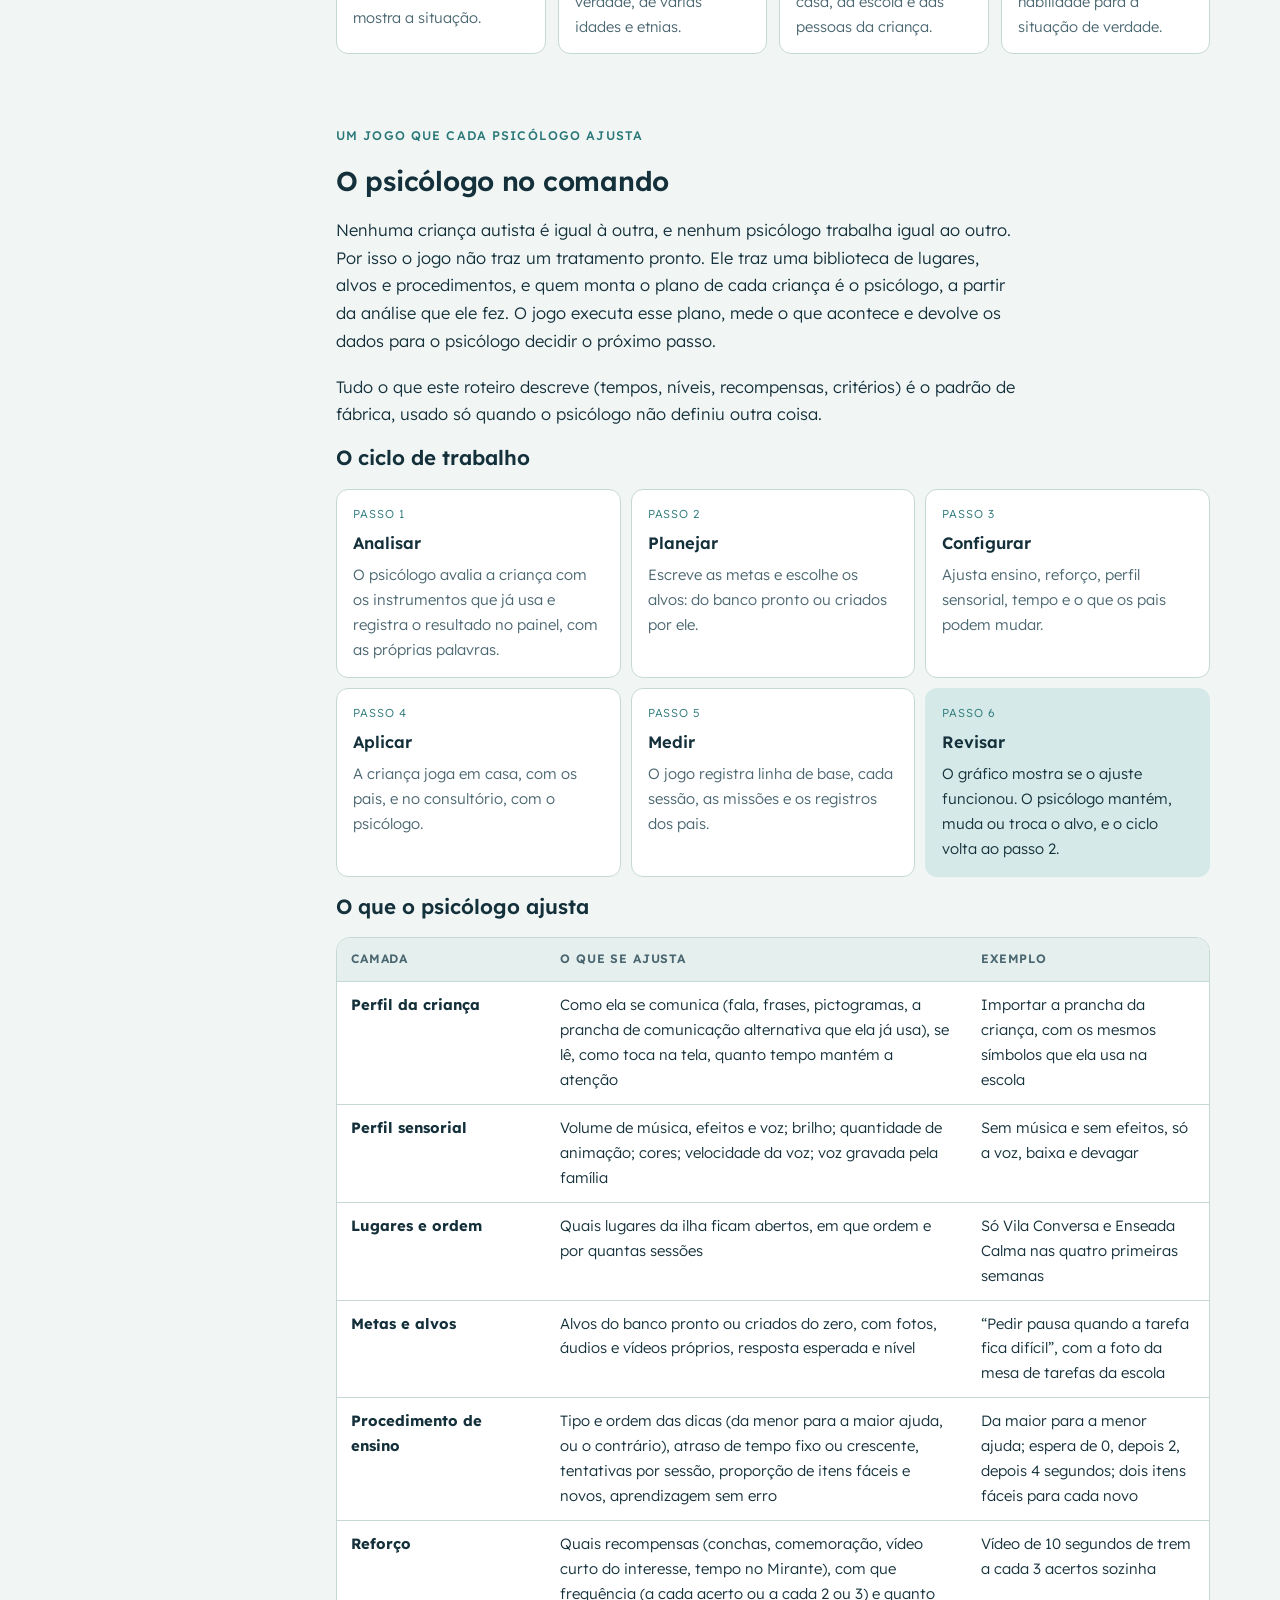
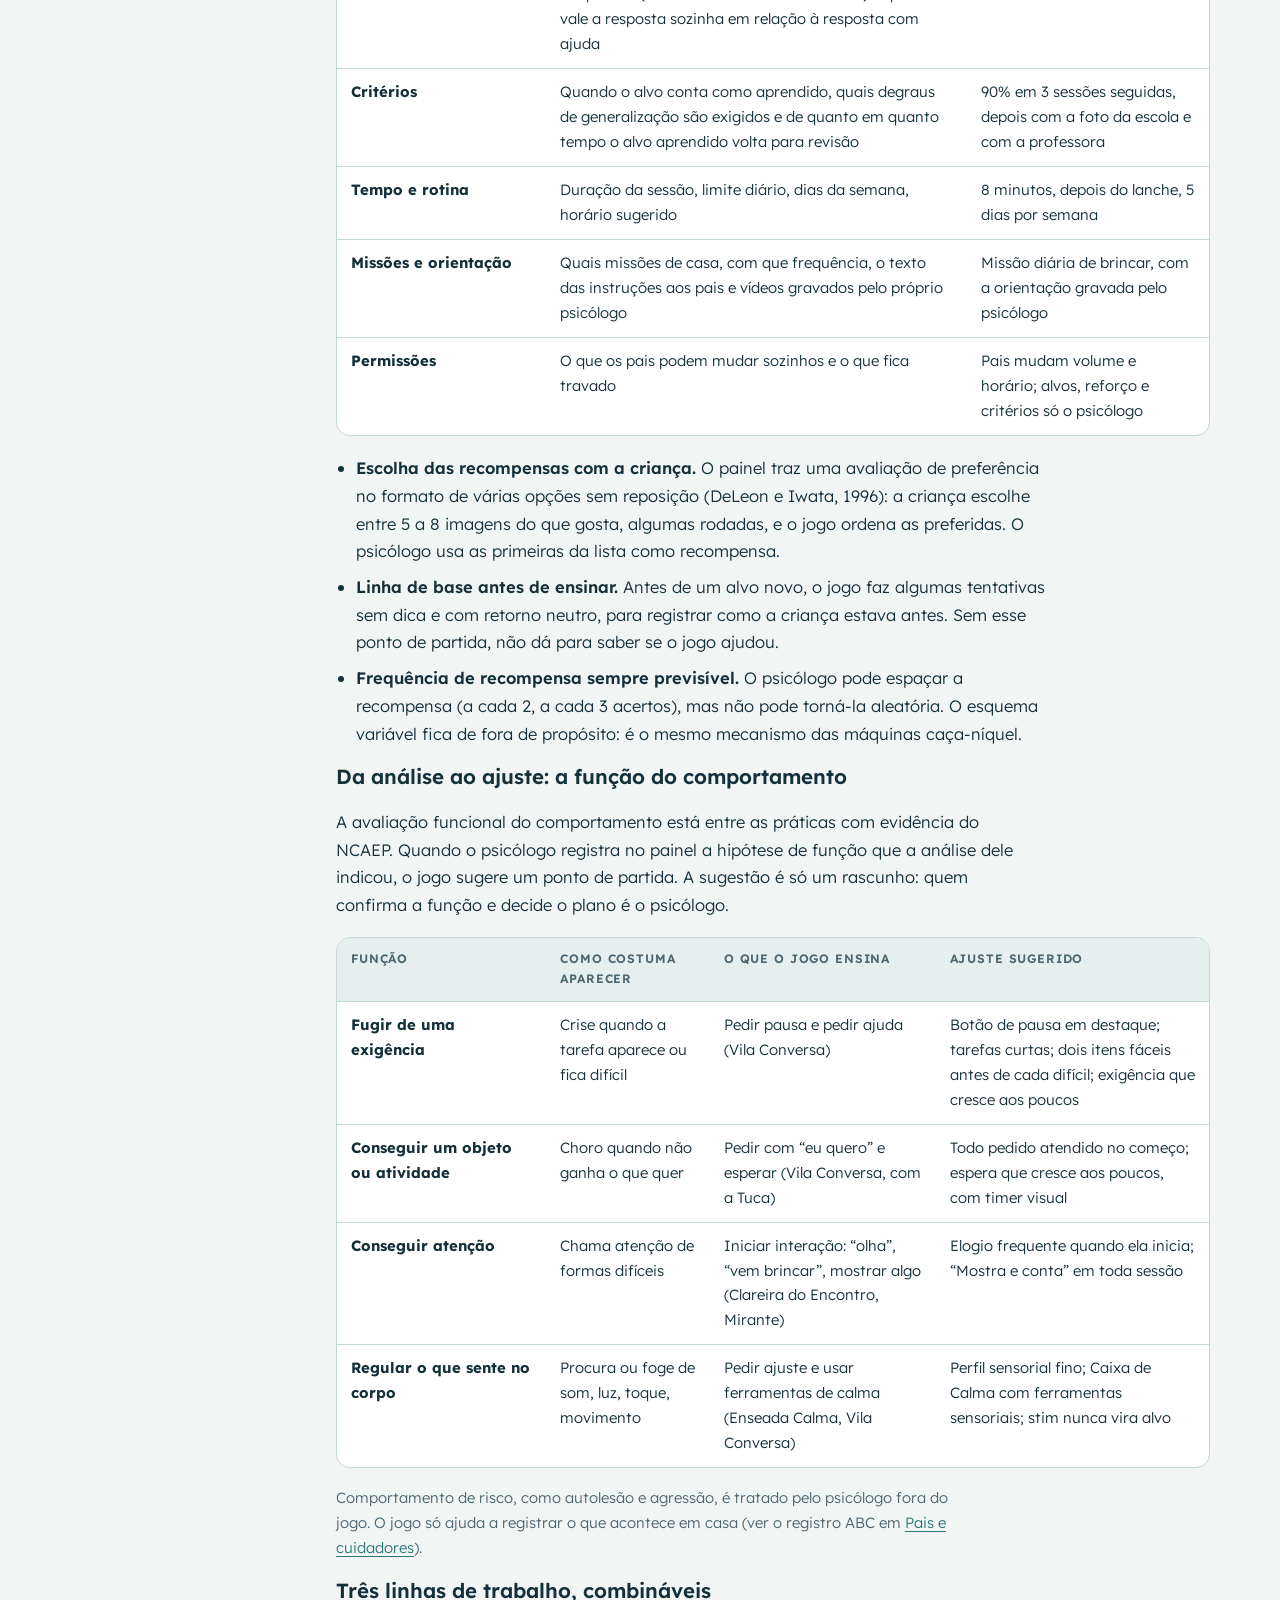
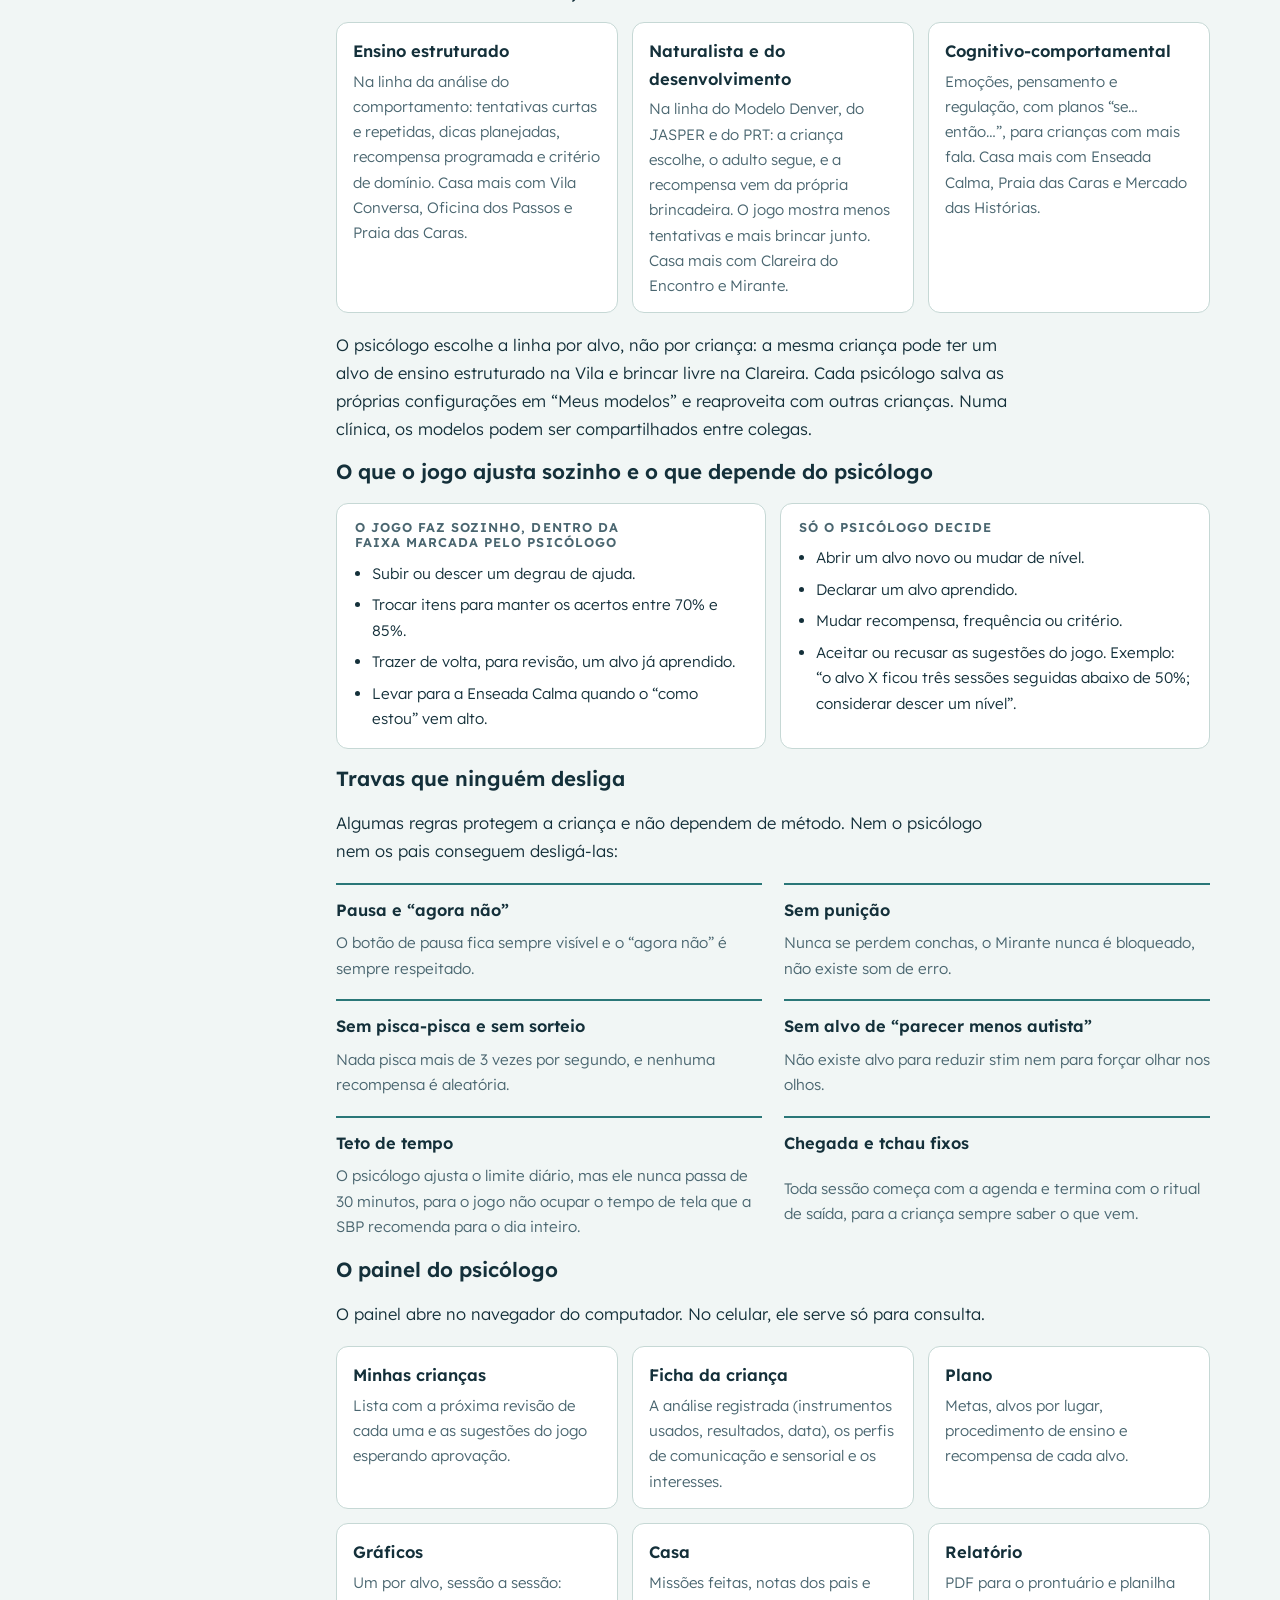
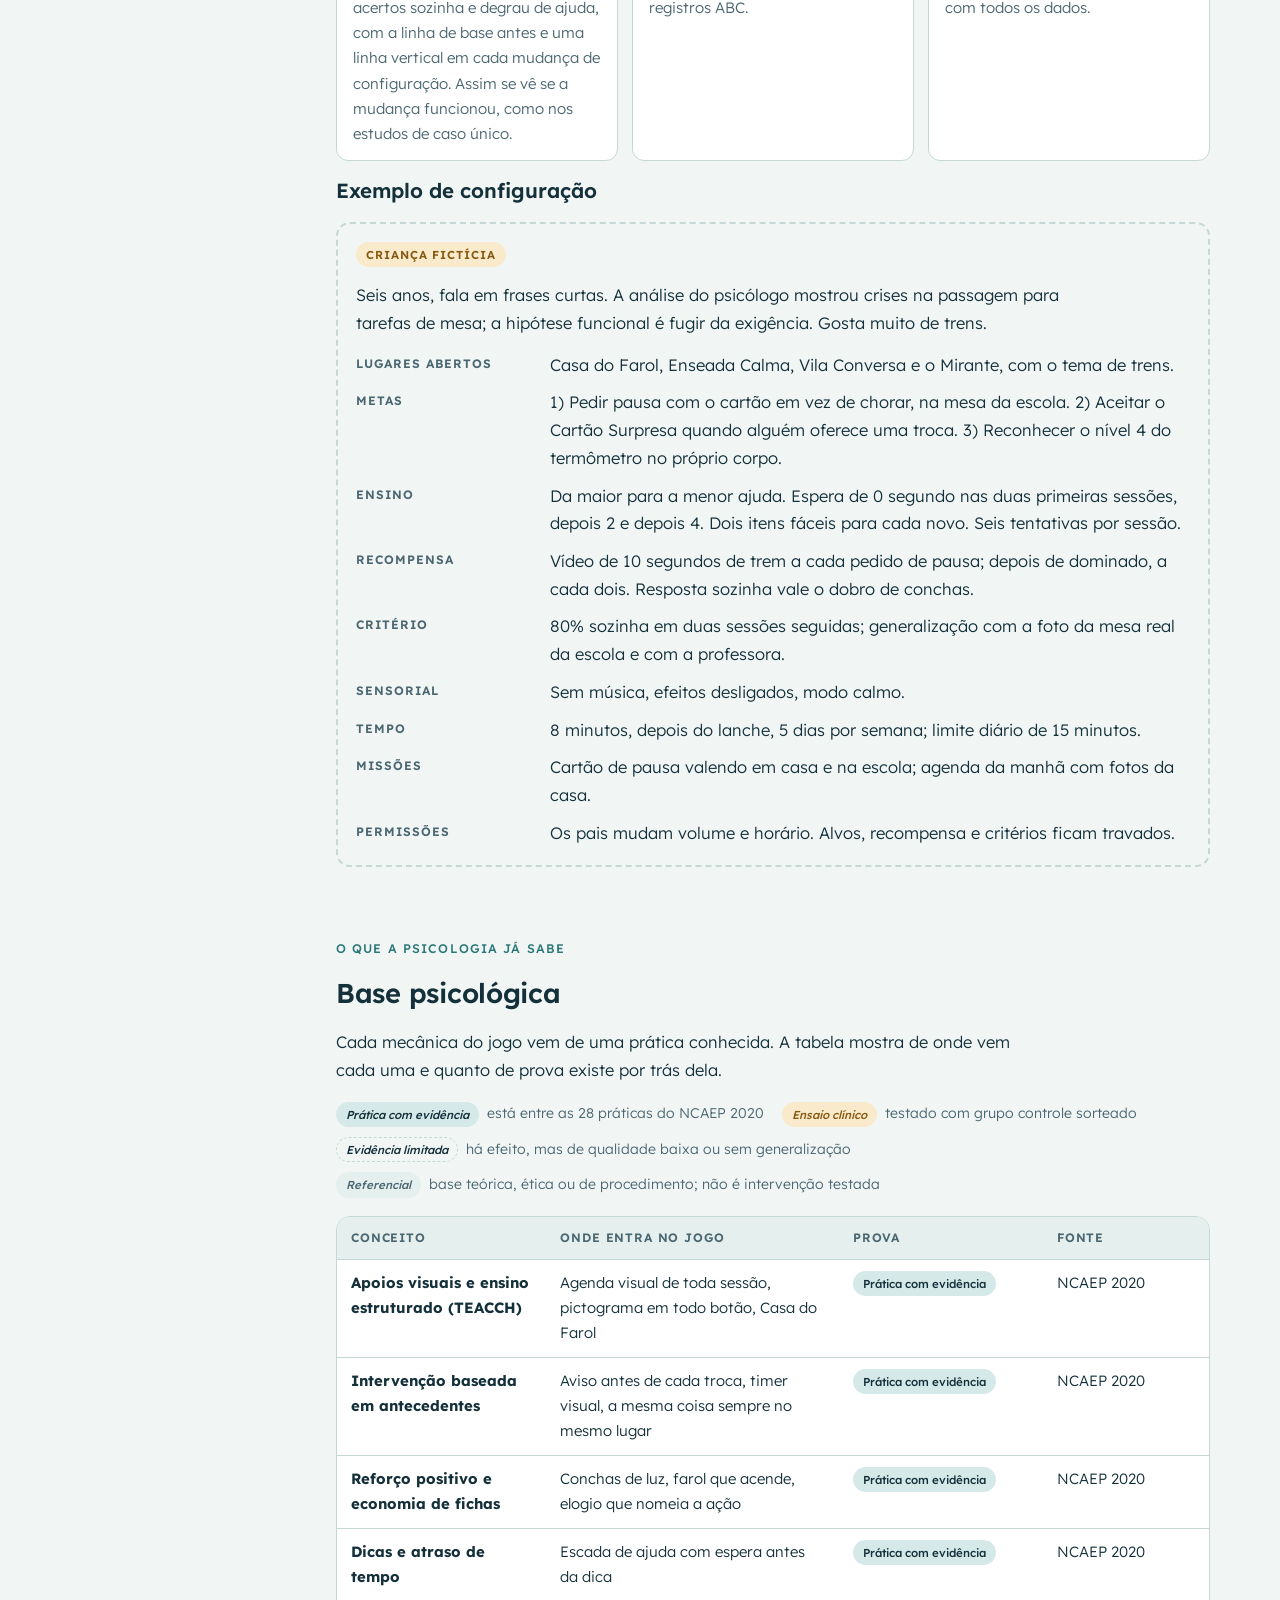
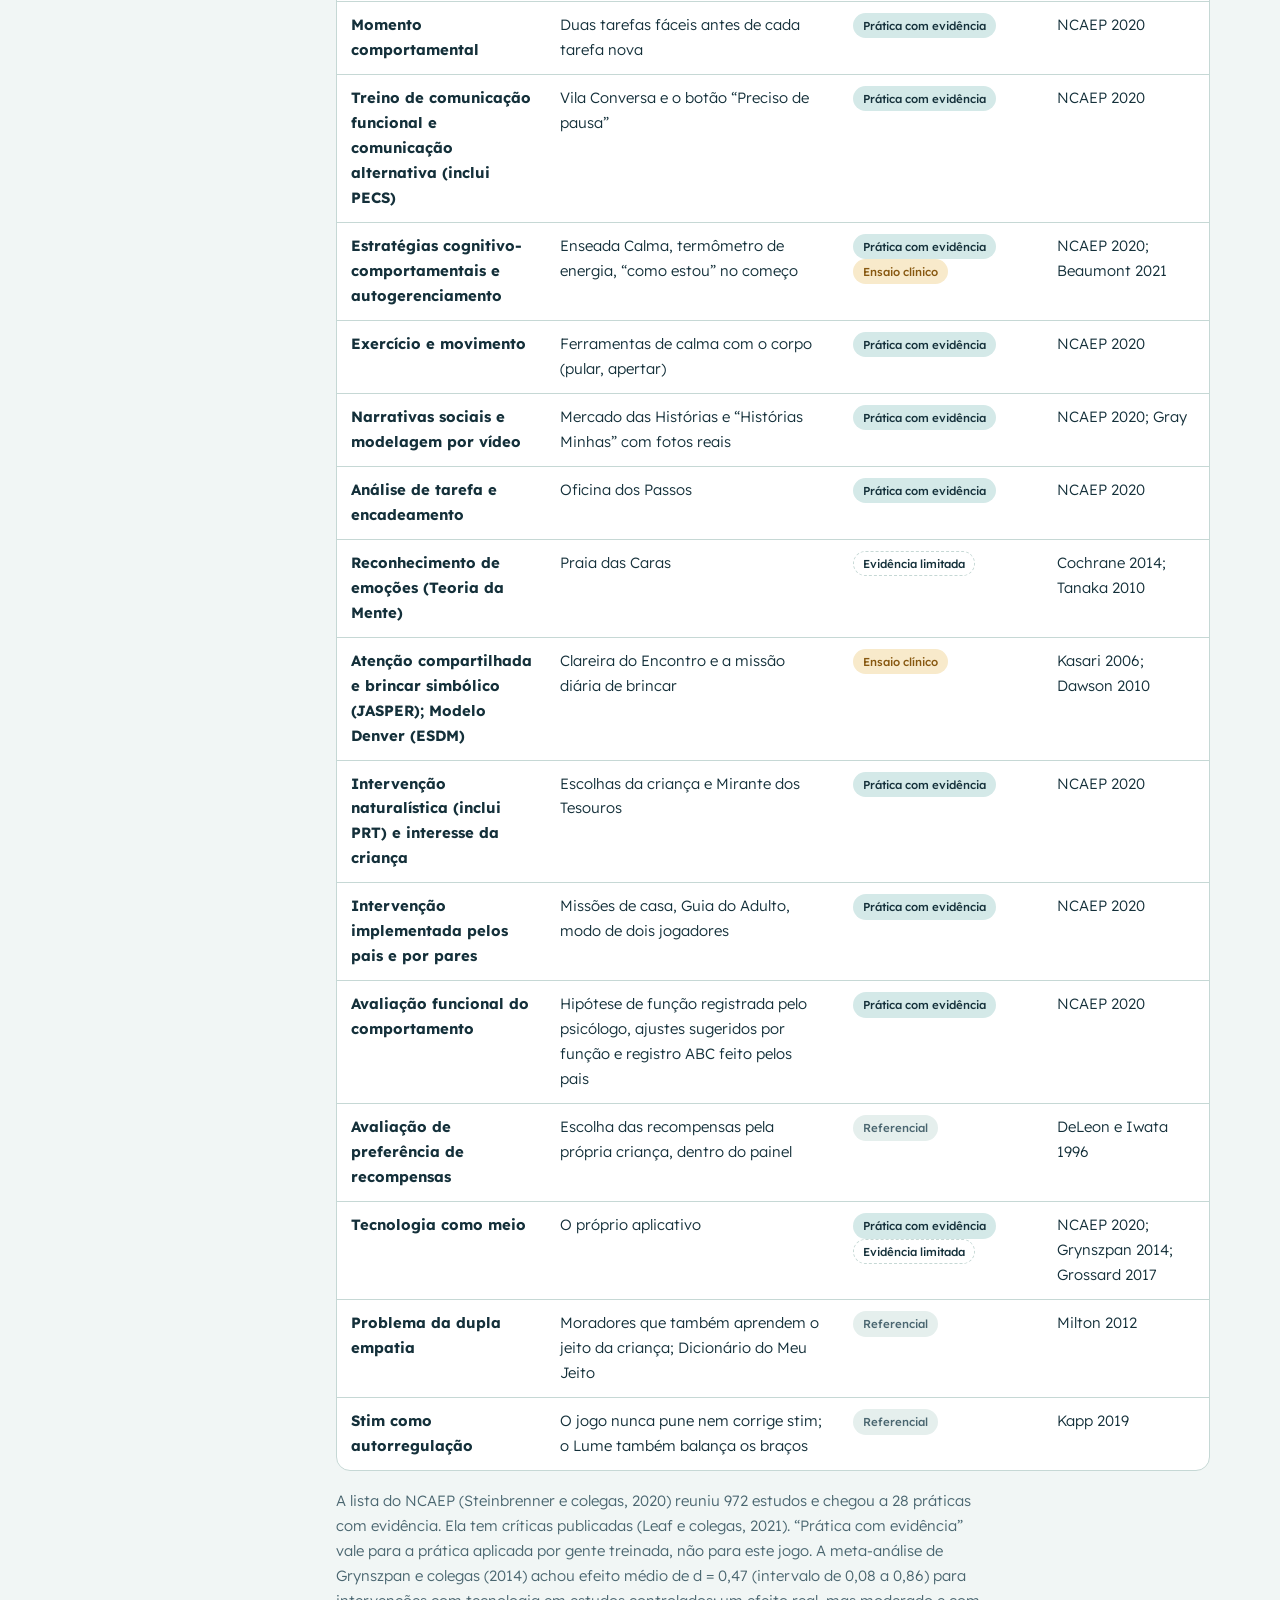
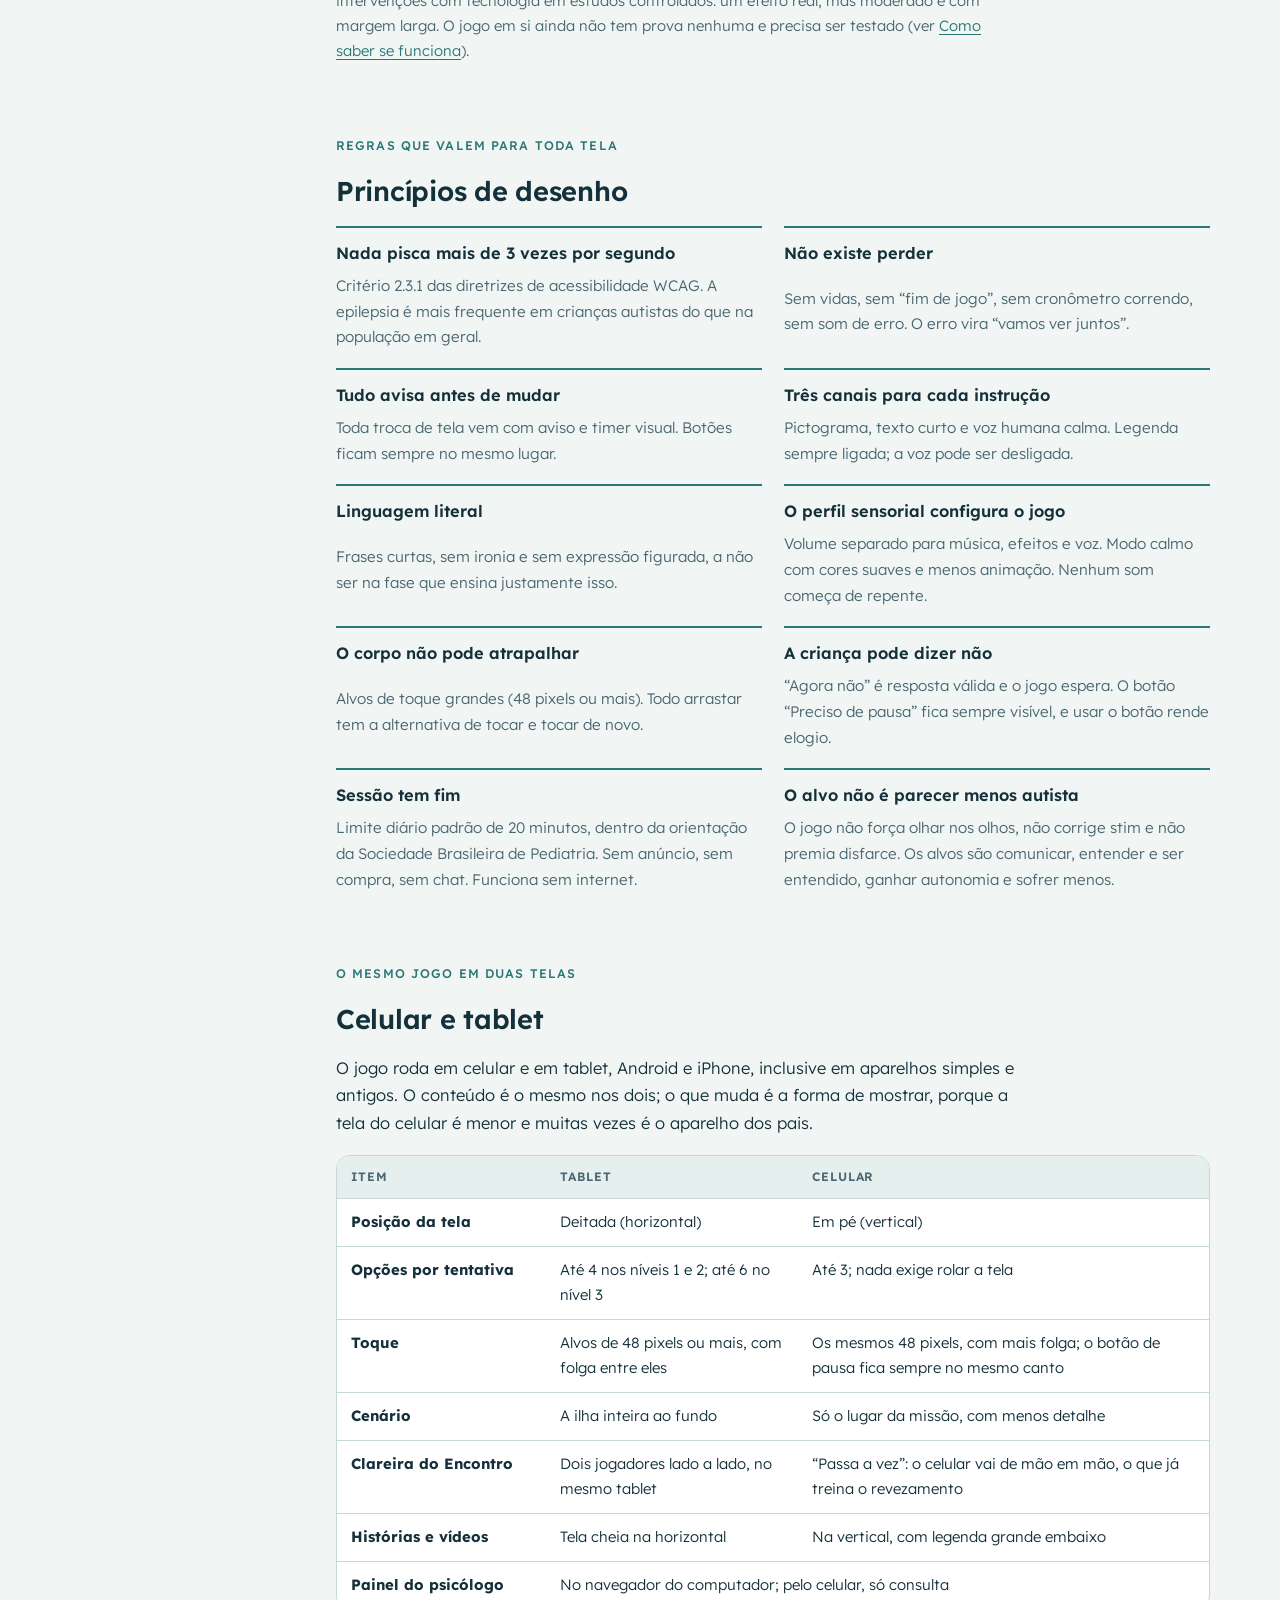
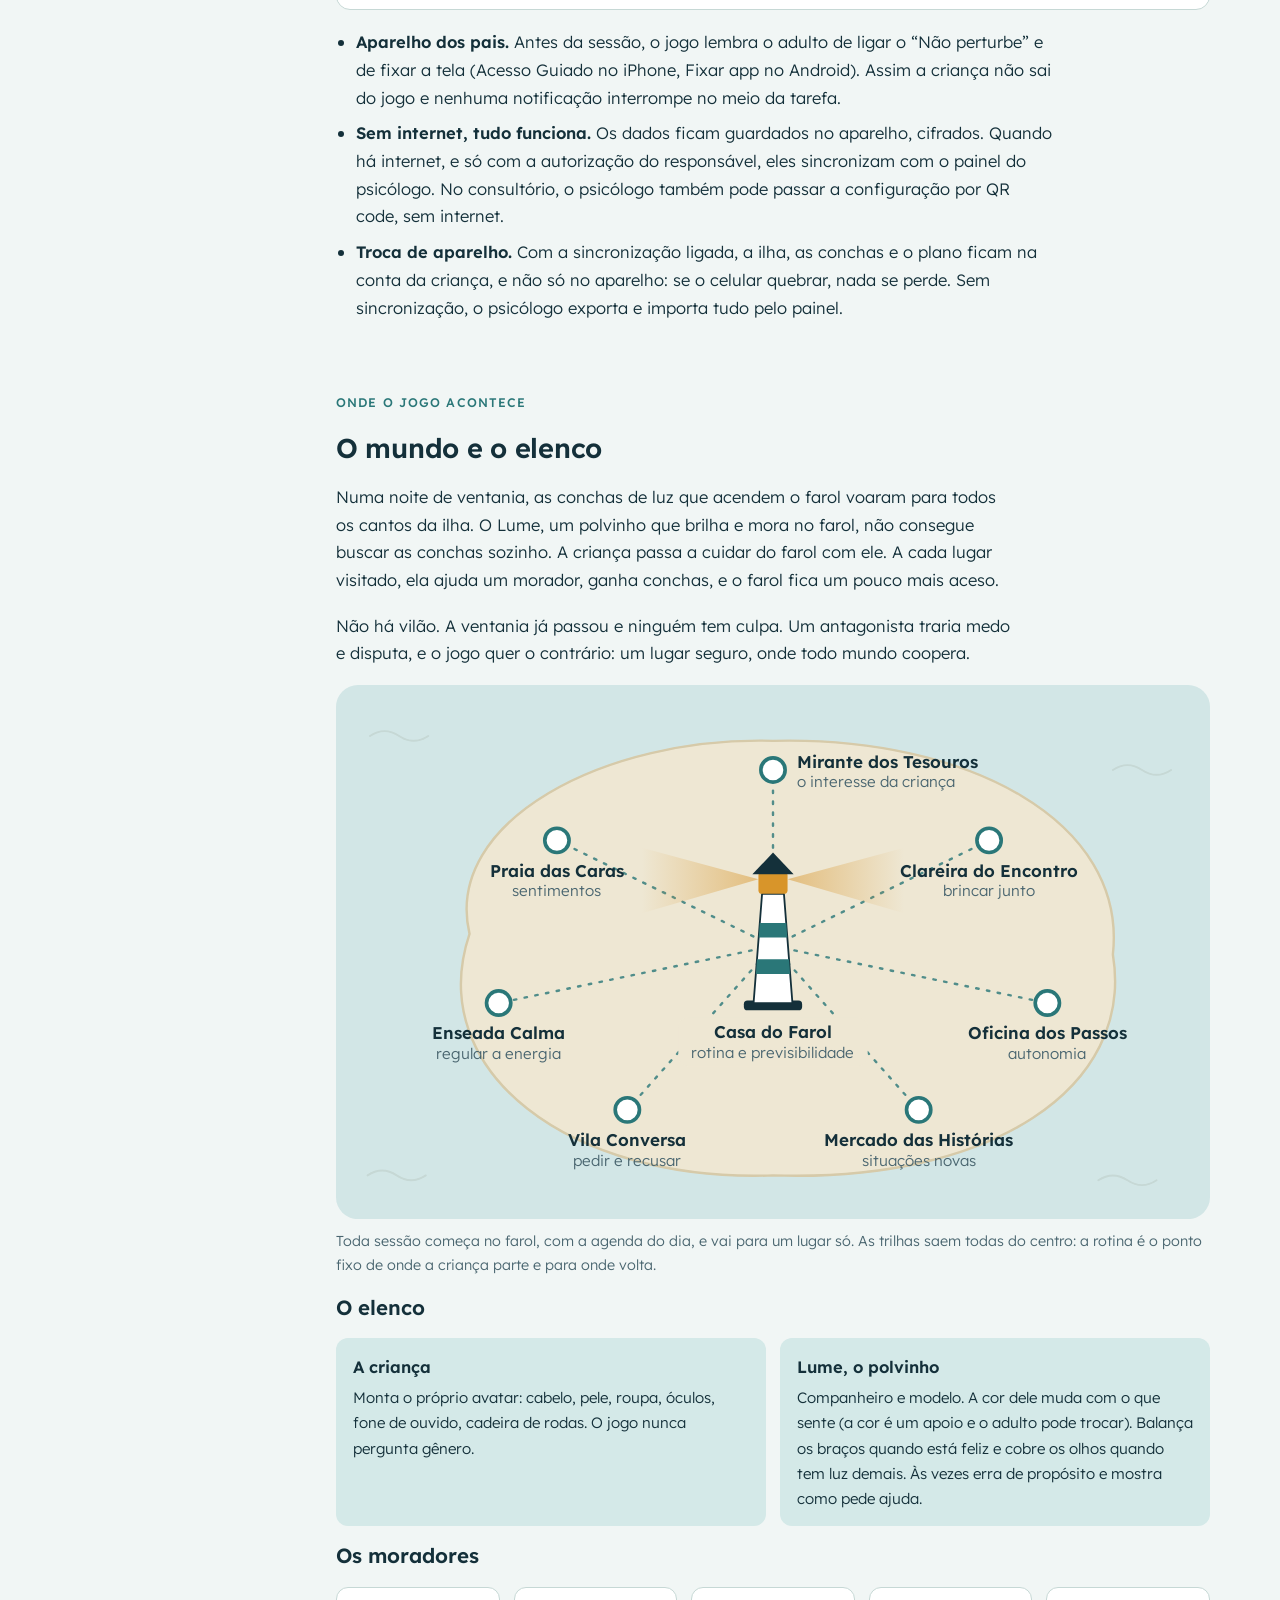
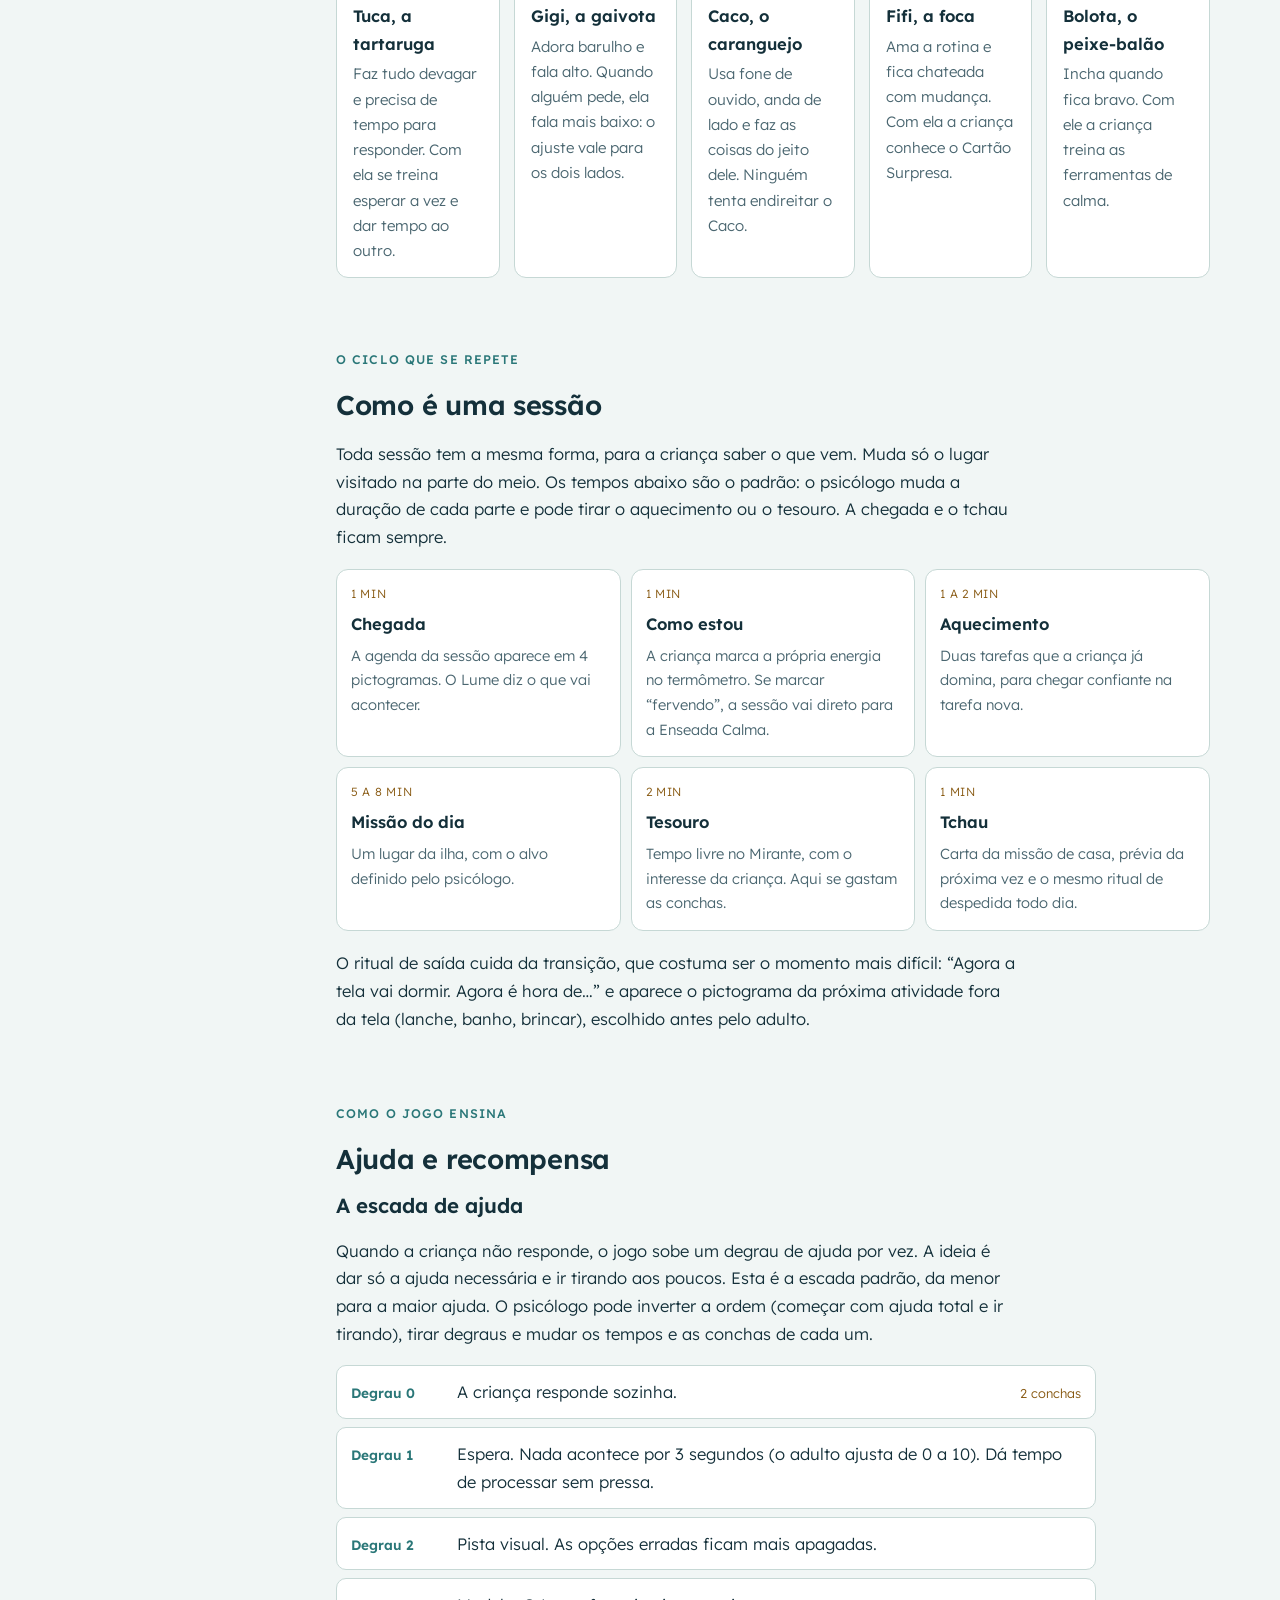
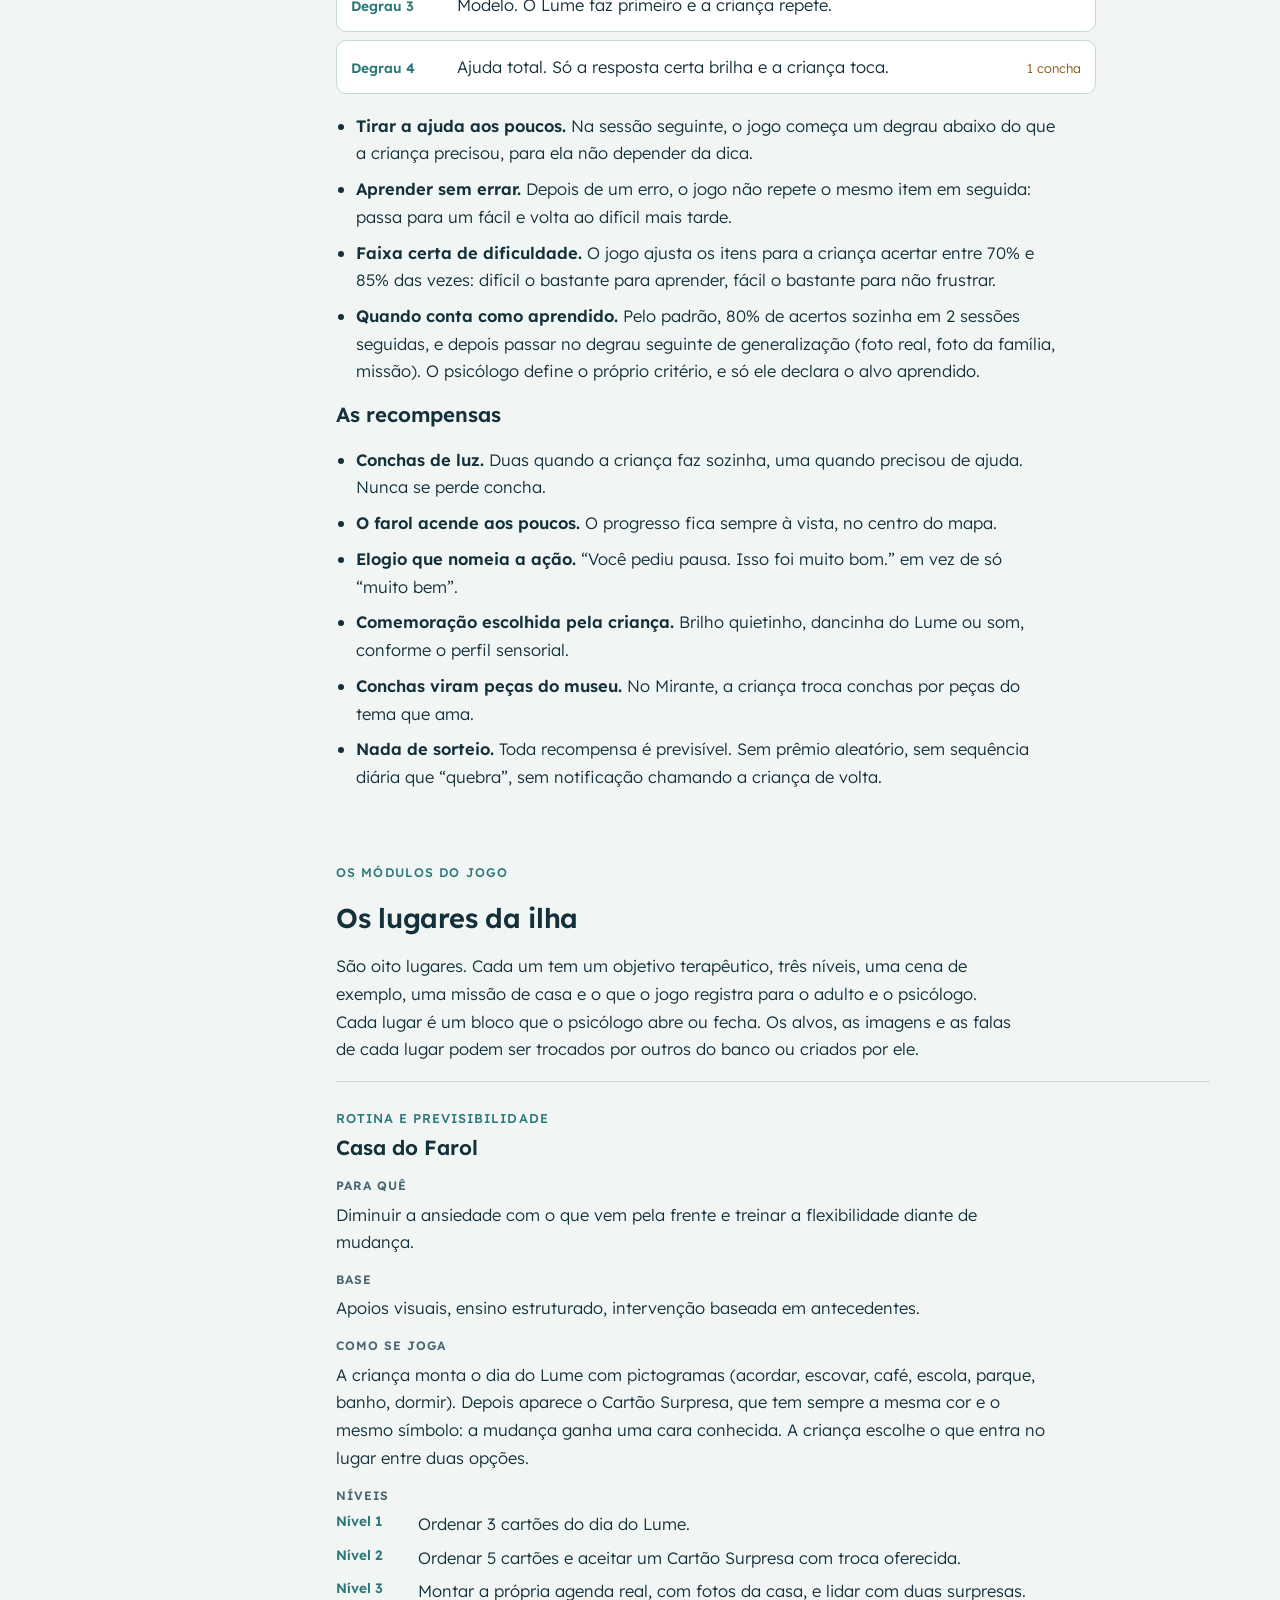
==== commit ccbe39f7: "Versao 0.4: todas as falas gravadas com a voz da Aninha - 346 falas gravadas (ElevenLabs, voz Aninha" ====
--- a/docs/index.html
+++ b/docs/index.html
@@ -298,7 +298,7 @@
     <div><dt>Sessão</dt><dd>10 a 15 minutos, de 3 a 5 vezes por semana, se o psicólogo não definir outro ritmo</dd></div>
     <div><dt>Papel</dt><dd>Complemento da terapia, nunca substituto</dd></div>
   </dl>
-  <p class="nota"><b>Protótipo para homologação:</b> os oito lugares da ilha já podem ser jogados e configurados no celular, no tablet ou no computador, em <a href="https://fleandro1234-netizen.github.io/ilha-do-farol/jogo/">fleandro1234-netizen.github.io/ilha-do-farol/jogo</a>. A arte já foi criada com IA em alta definição; a voz ainda é a sintética do aparelho, sempre com legenda.</p>
+  <p class="nota"><b>Protótipo para homologação:</b> os oito lugares da ilha já podem ser jogados e configurados no celular, no tablet ou no computador, em <a href="https://fleandro1234-netizen.github.io/ilha-do-farol/jogo/">fleandro1234-netizen.github.io/ilha-do-farol/jogo</a>. A arte foi criada com IA em alta definição, e todas as falas são gravadas com uma voz só, suave e calma (Aninha, voz profissional brasileira da biblioteca do ElevenLabs), sempre com legenda.</p>
 </header>
 
 <section id="ideia" aria-labelledby="t-ideia">
@@ -980,7 +980,7 @@
     <li><b>Primeiro psicólogo parceiro.</b> Quem entra no codesenho e no piloto, junto com um grupo de adultos autistas.</li>
     <li><b>Quem mais usa o painel.</b> Só psicólogos, ou também fonoaudiólogos e terapeutas ocupacionais da mesma equipe.</li>
     <li><b>Modelo de uso.</b> Gratuito, licença por psicólogo ou licença por clínica.</li>
-    <li><b>Voz e arte.</b> Voz humana gravada (recomendada) e o estilo visual dos personagens.</li>
+    <li><b>Voz e arte.</b> Decididas: arte criada com IA e uma voz só para todas as falas (Aninha, voz profissional do ElevenLabs, com uso comercial pelo plano pago). Continua em aberto se a família poderá gravar a própria voz, como prevê o perfil sensorial.</li>
     <li><b>Nome.</b> “Ilha do Farol” é nome de trabalho.</li>
   </ol>
 </section>
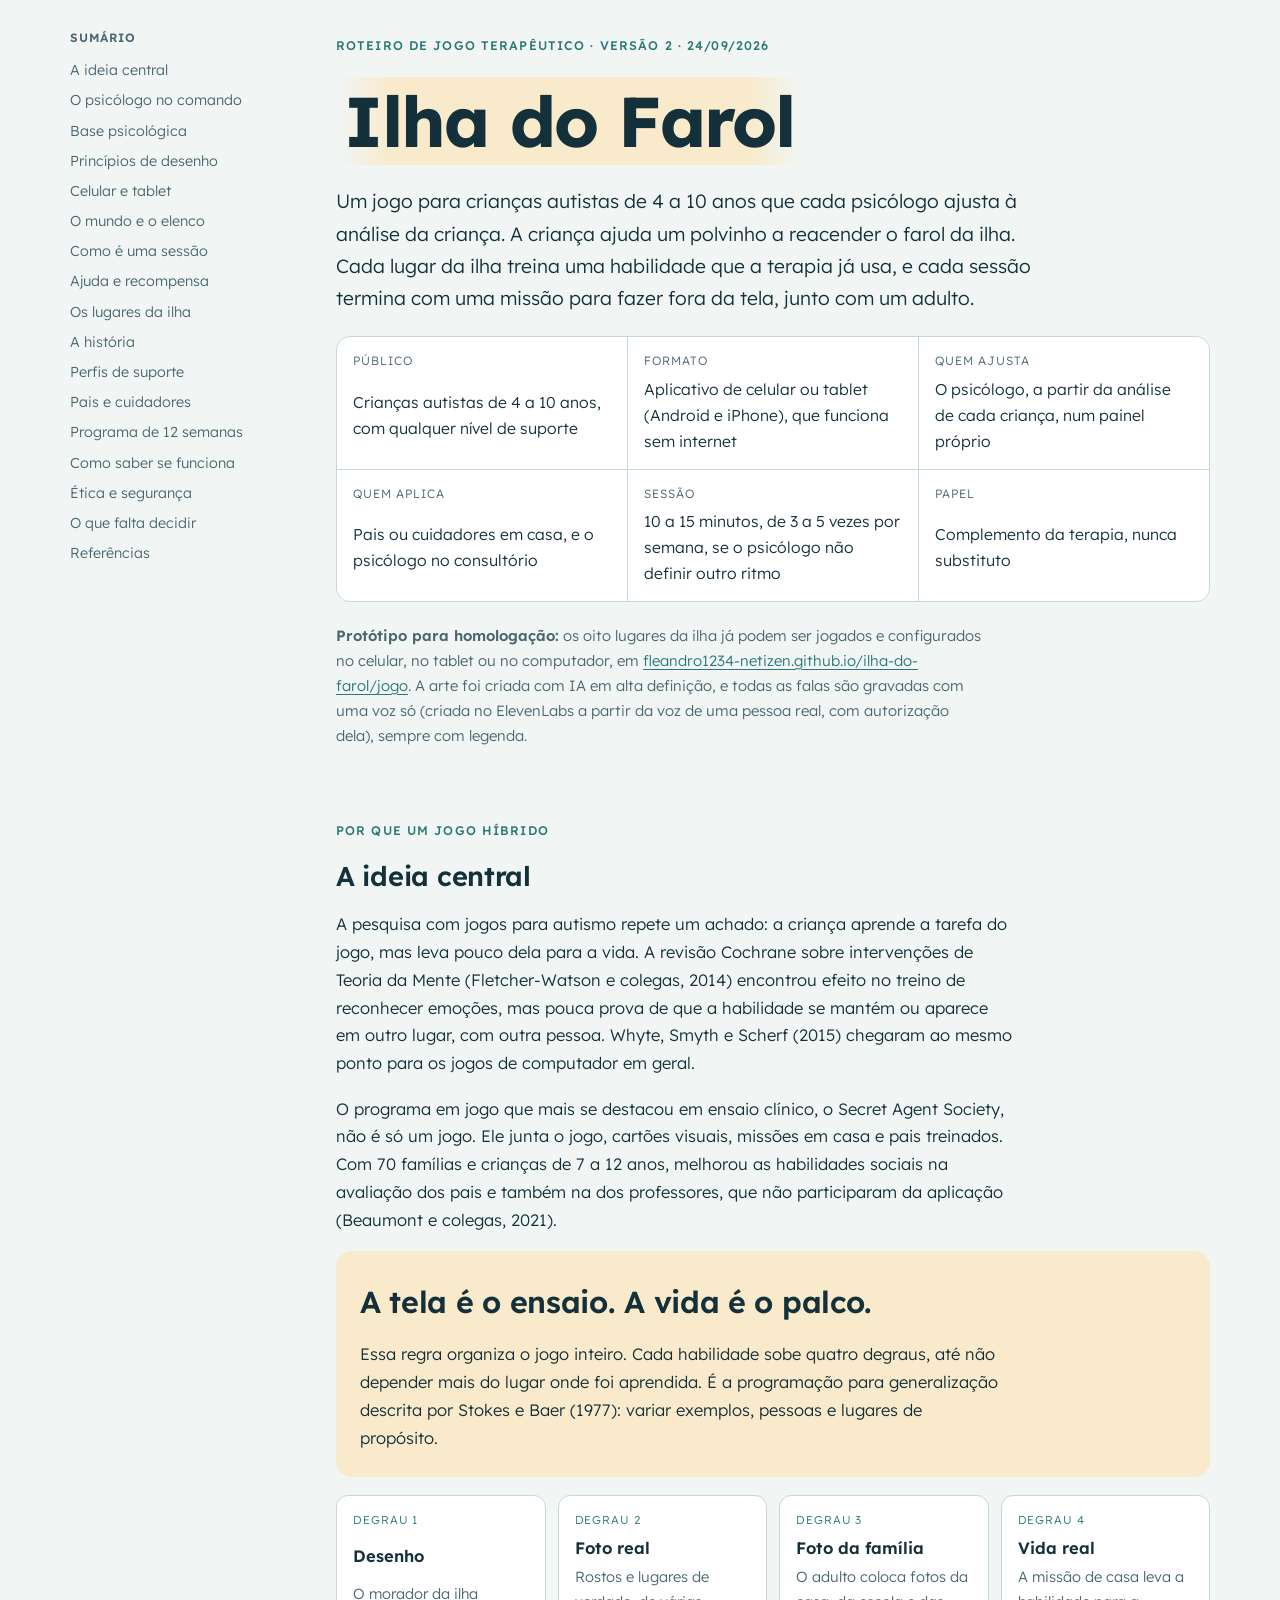
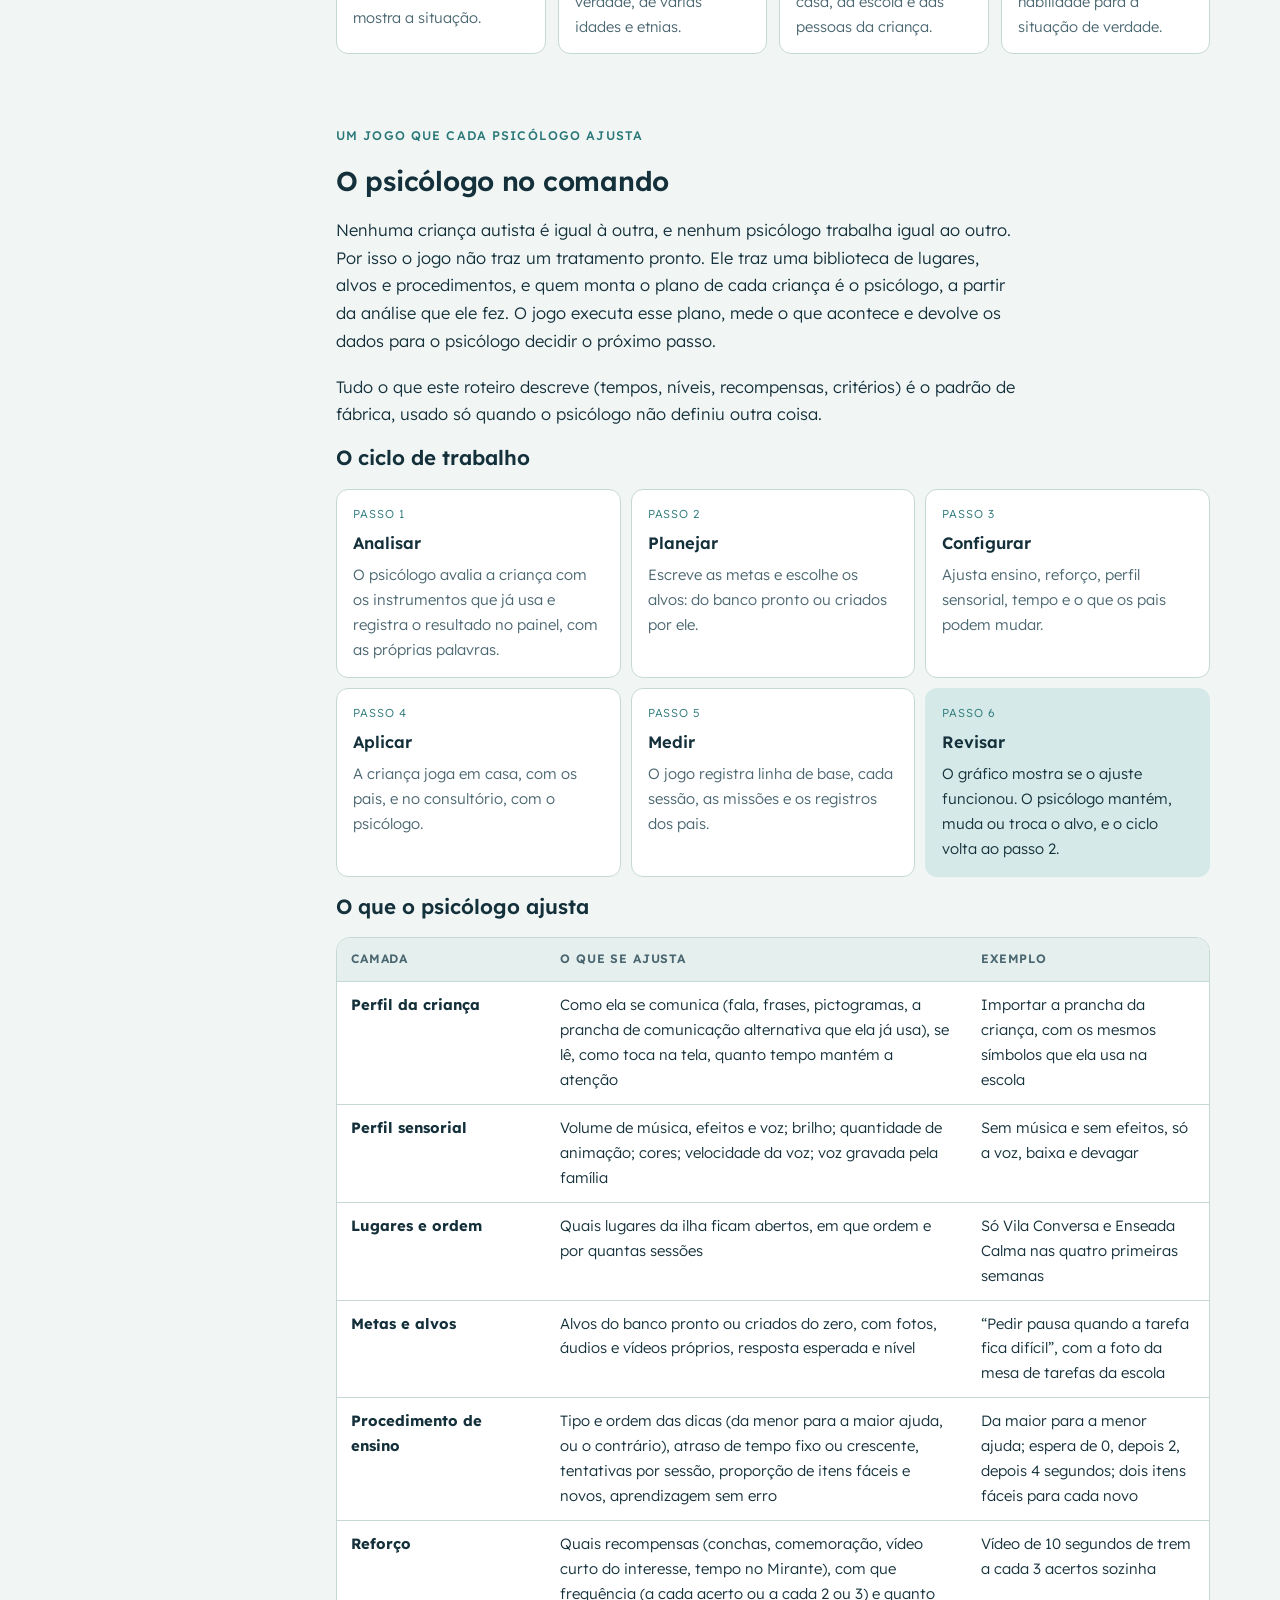
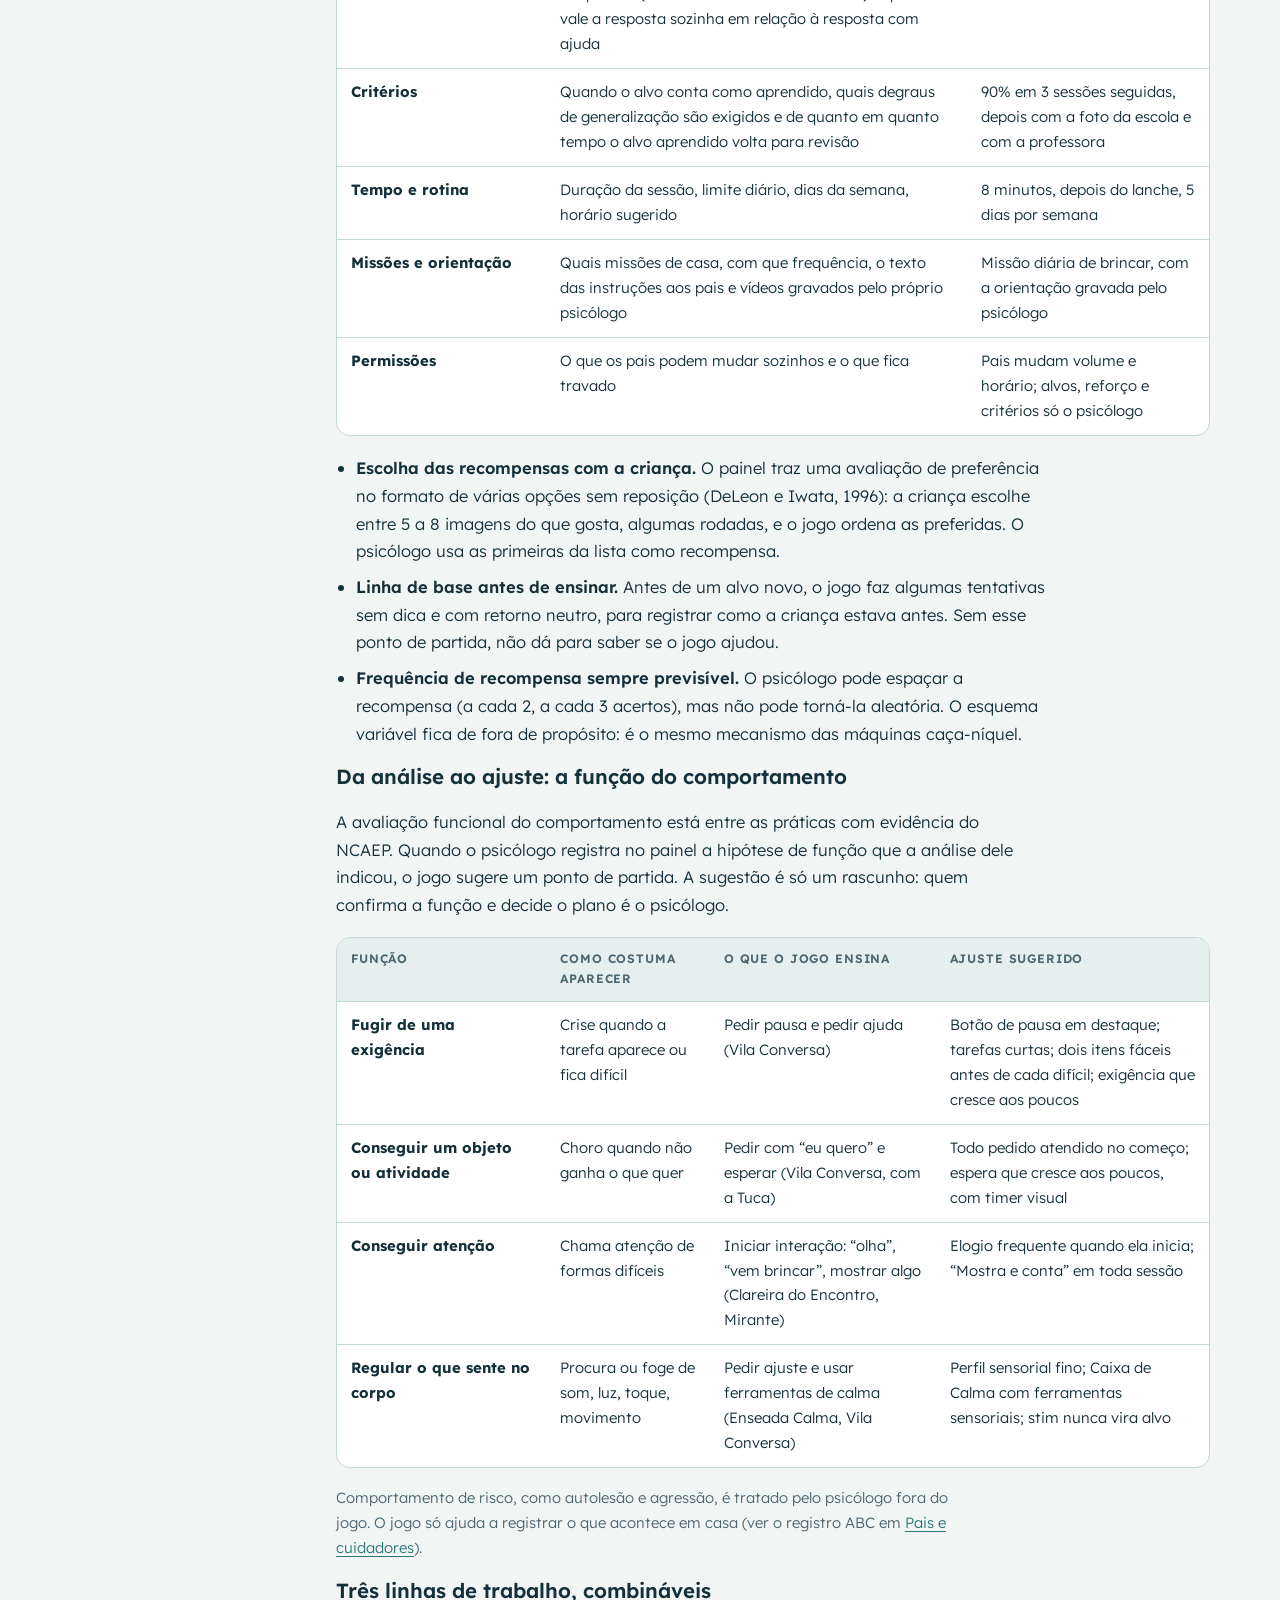
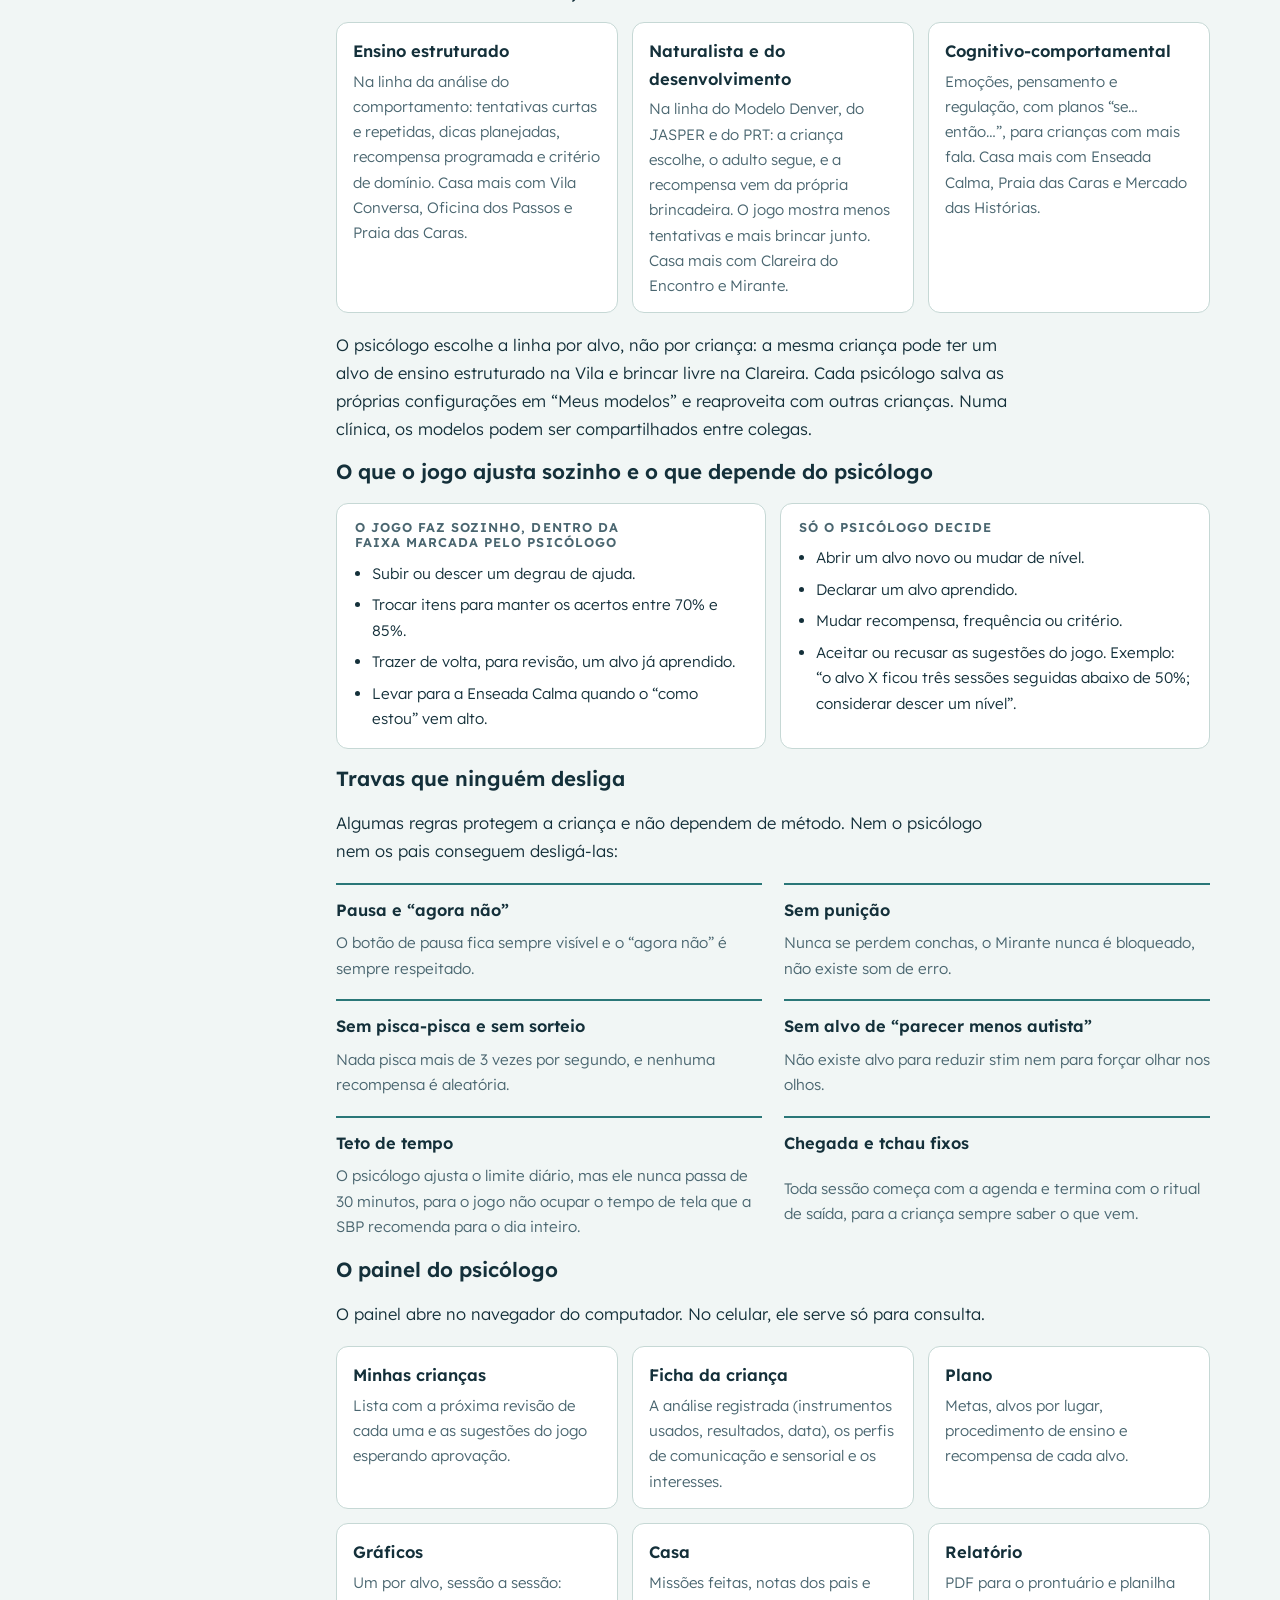
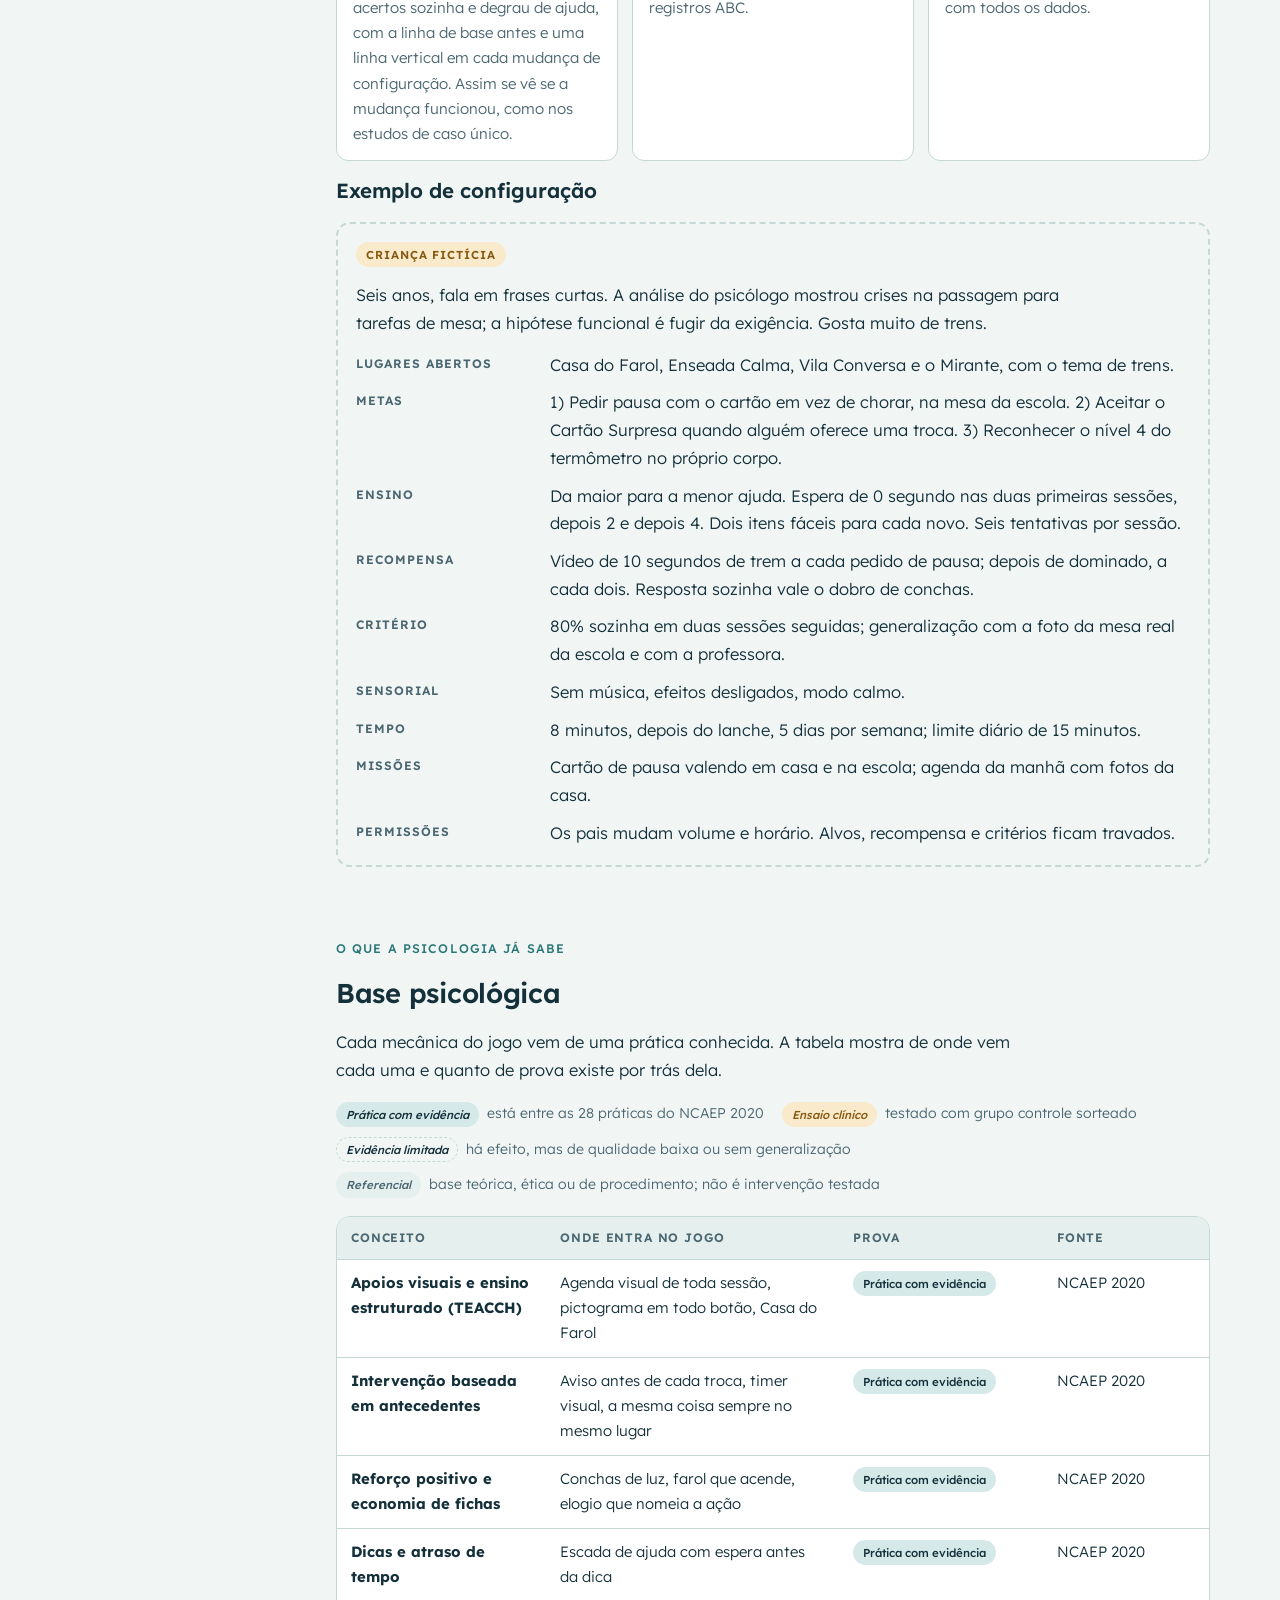
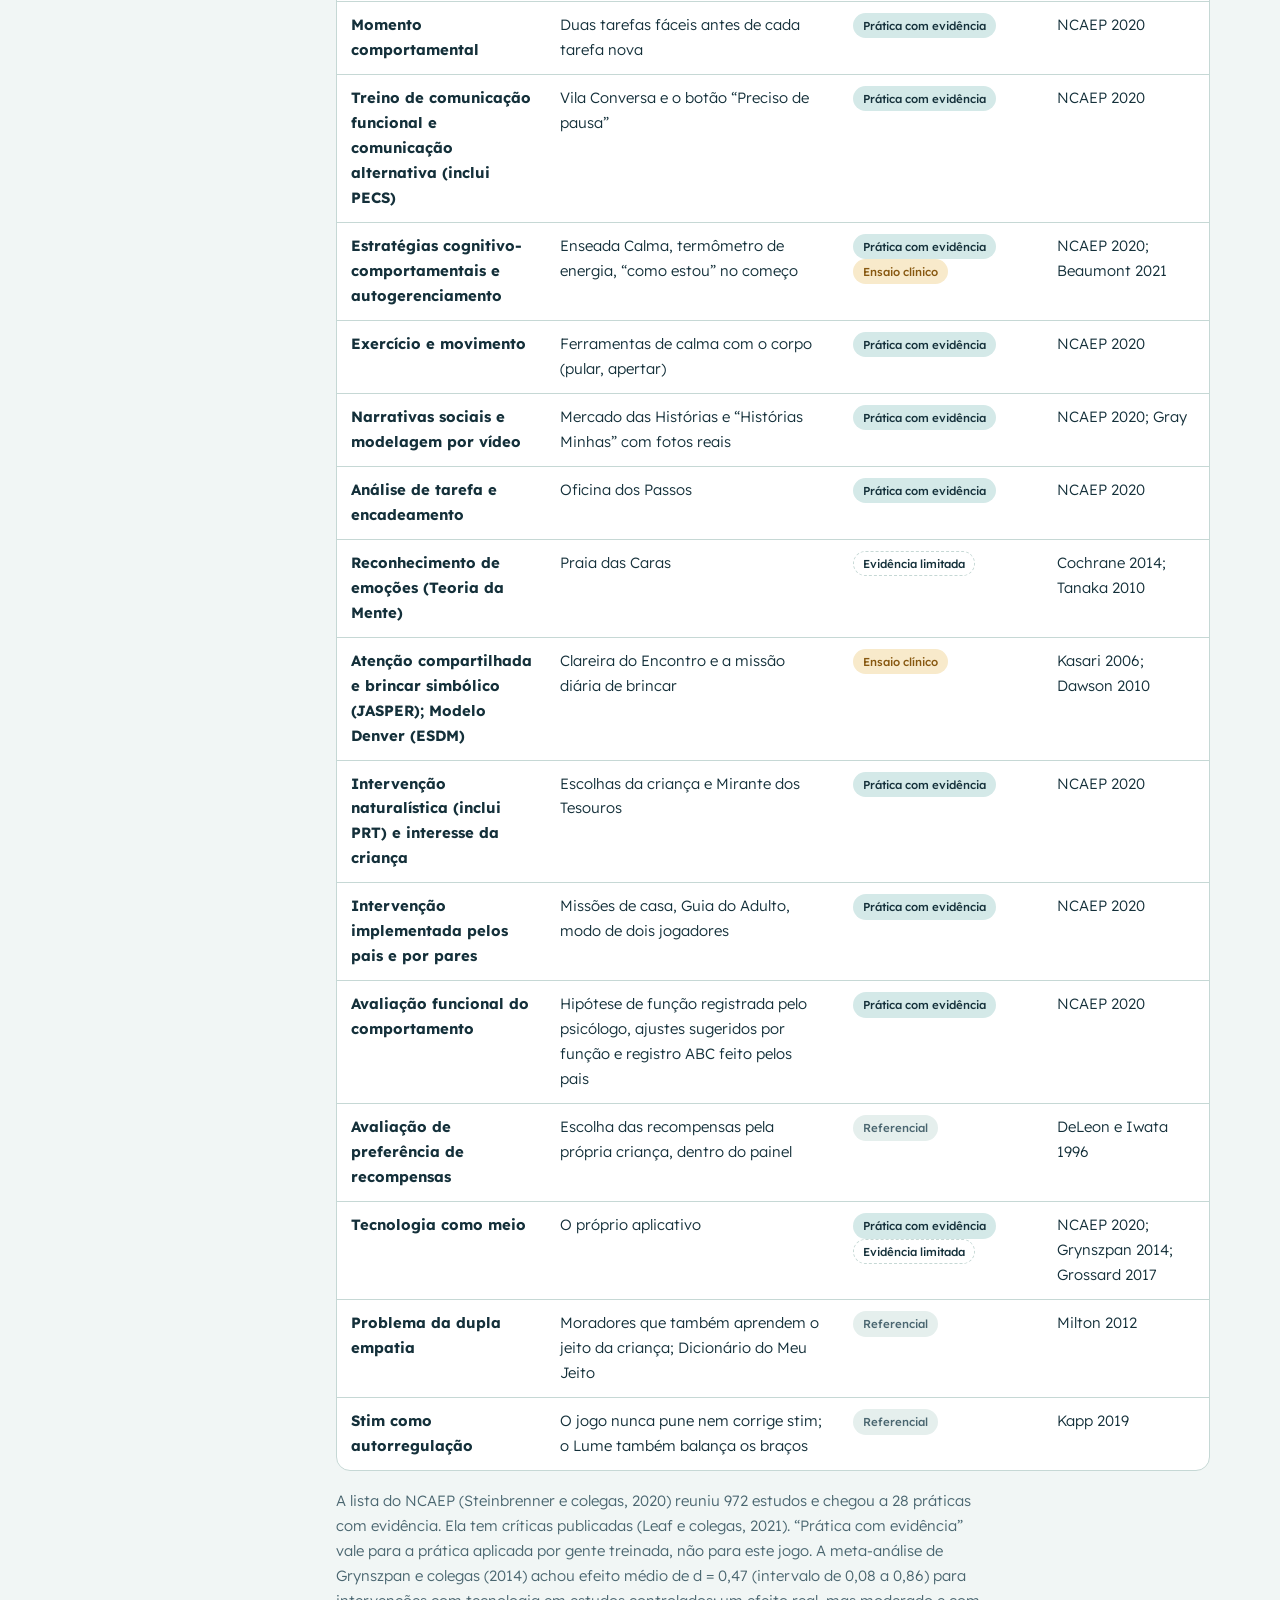
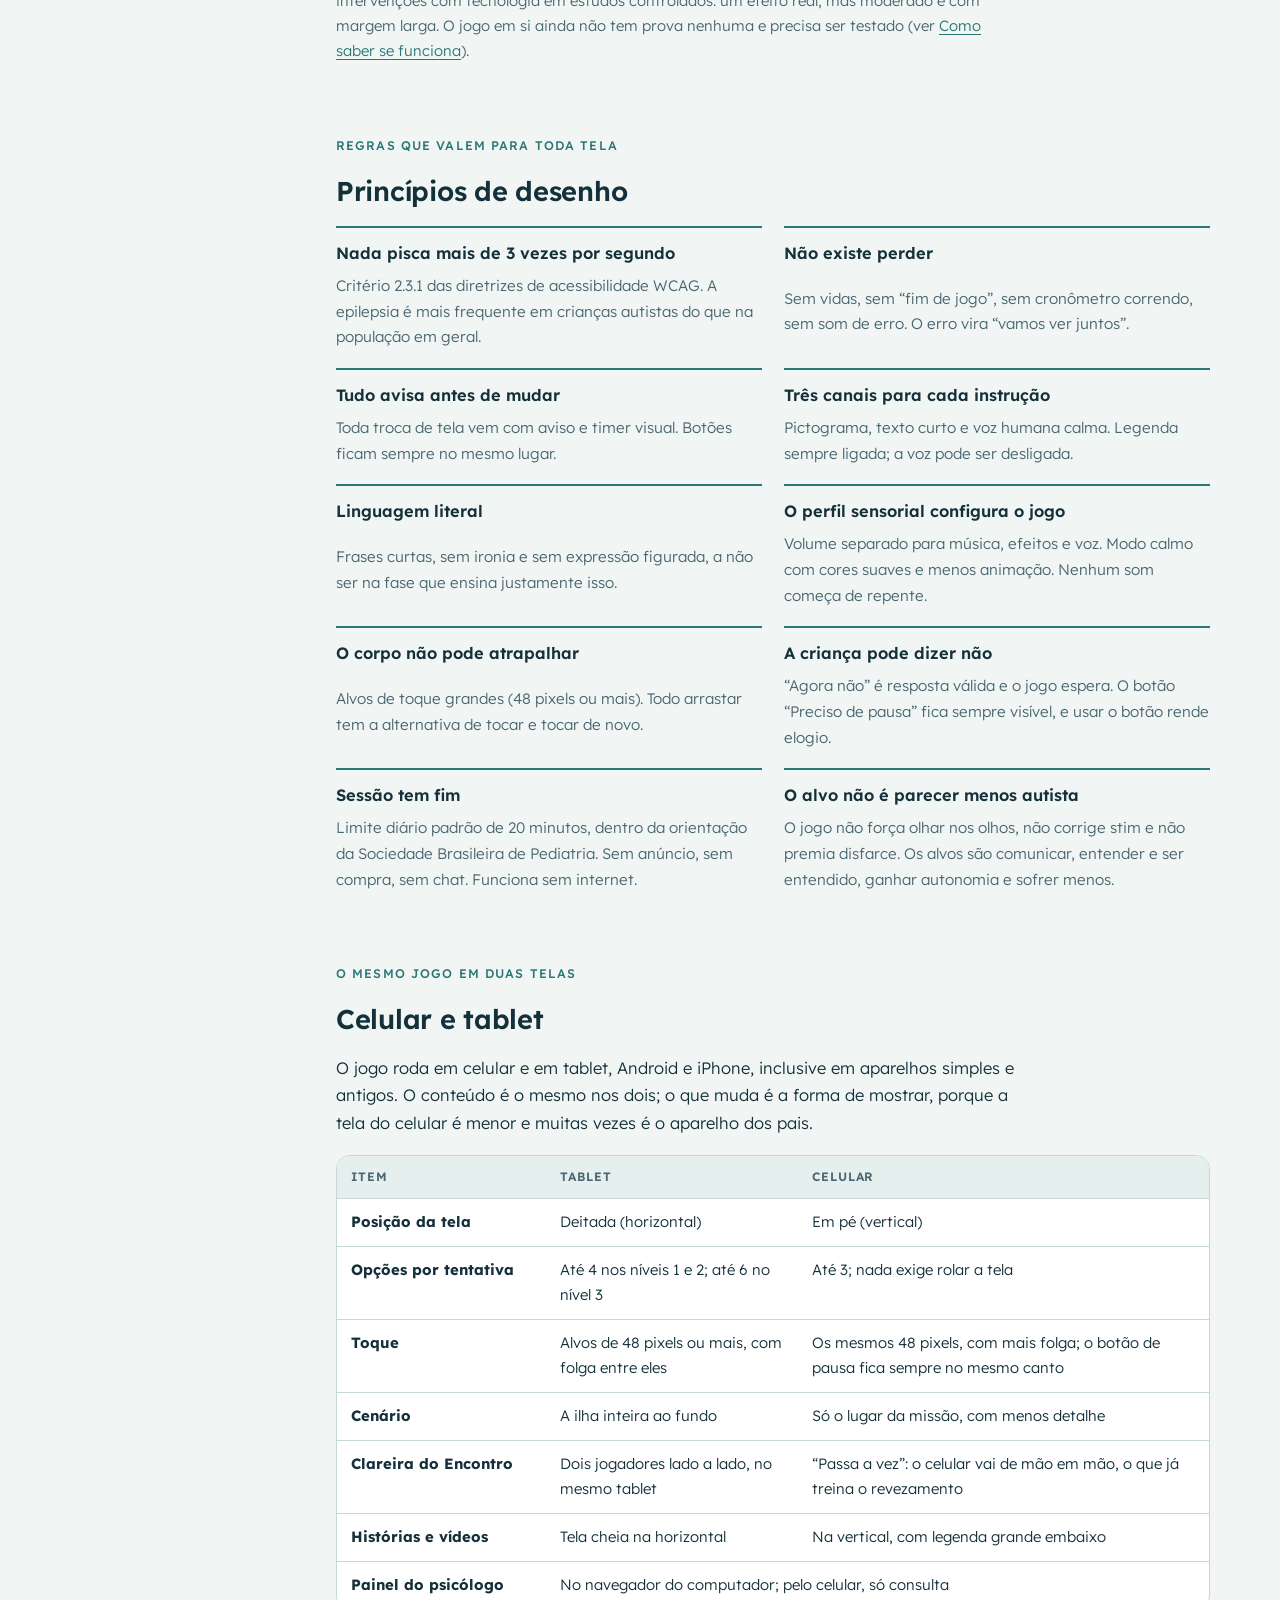
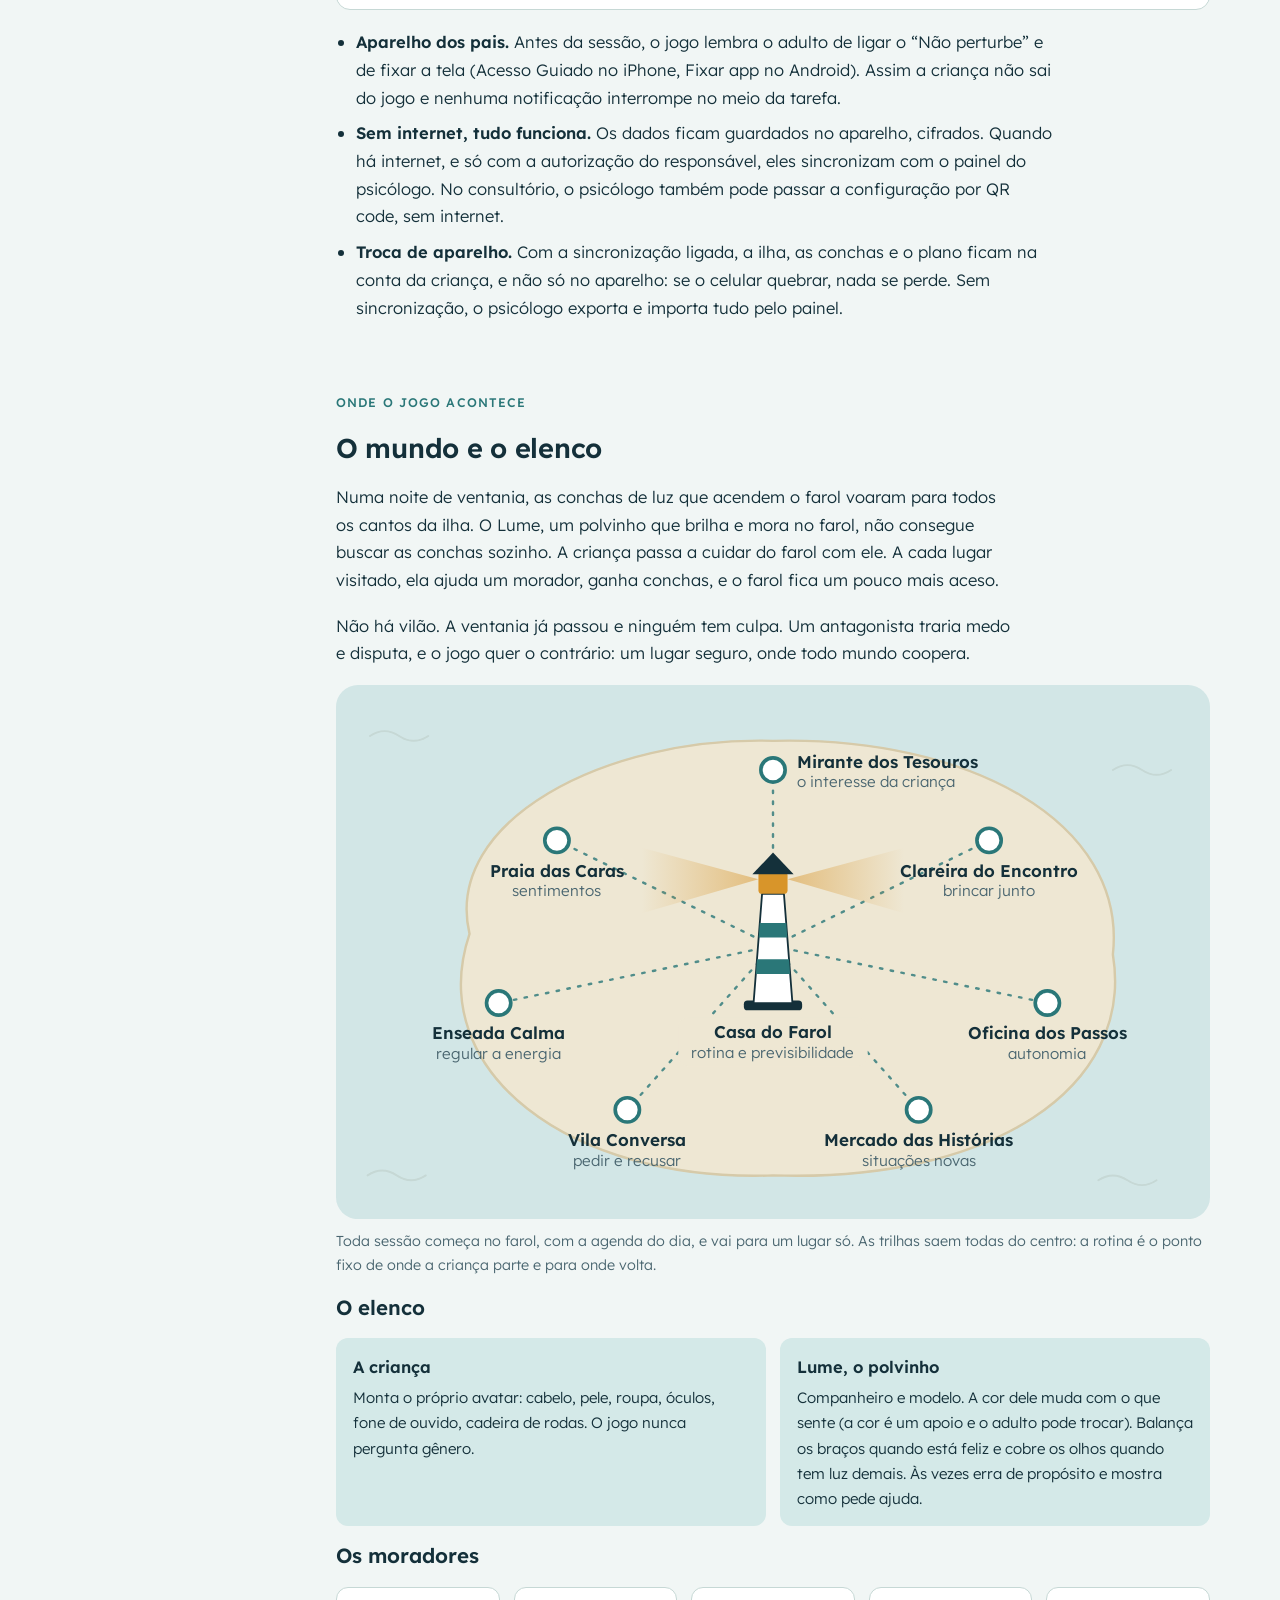
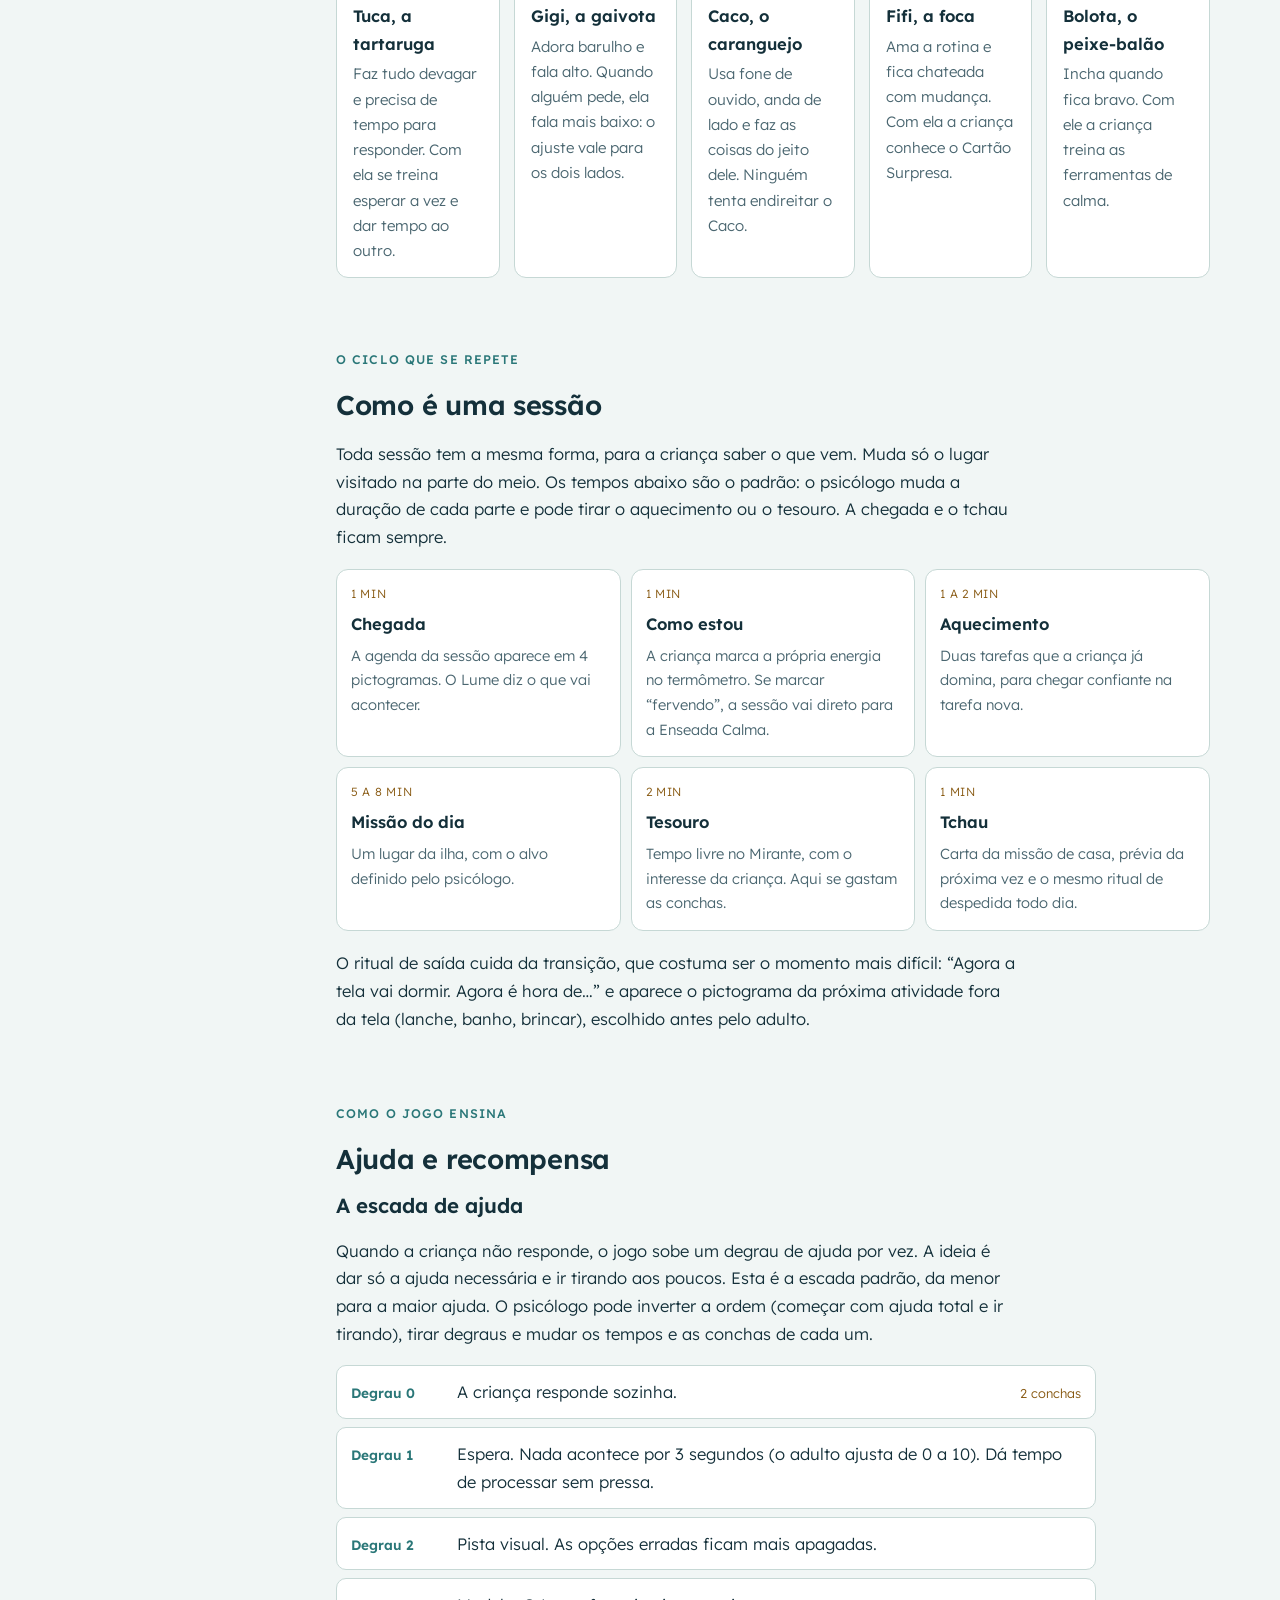
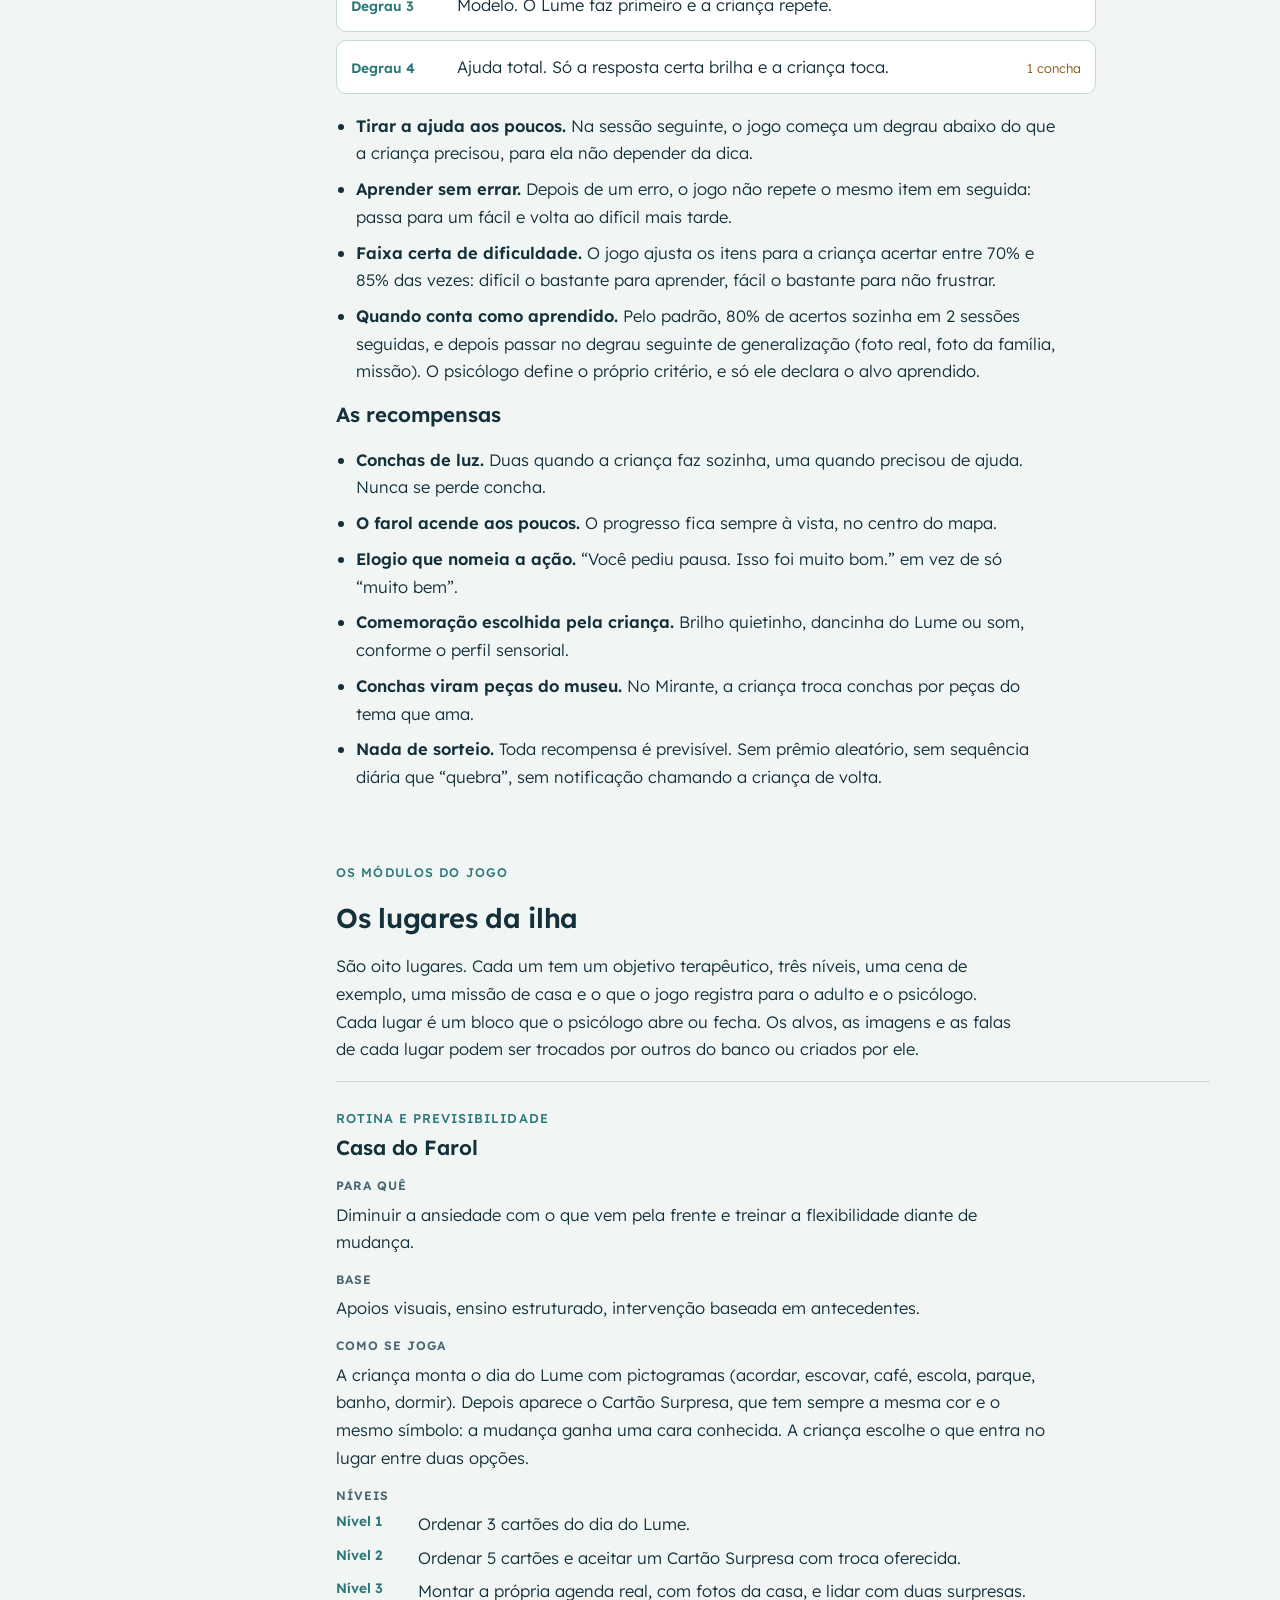
==== commit 807e4138: "Versao 0.4.2: voz nova em todas as falas As 346 falas foram regravadas com uma voz criada no ElevenL" ====
--- a/docs/index.html
+++ b/docs/index.html
@@ -298,7 +298,7 @@
     <div><dt>Sessão</dt><dd>10 a 15 minutos, de 3 a 5 vezes por semana, se o psicólogo não definir outro ritmo</dd></div>
     <div><dt>Papel</dt><dd>Complemento da terapia, nunca substituto</dd></div>
   </dl>
-  <p class="nota"><b>Protótipo para homologação:</b> os oito lugares da ilha já podem ser jogados e configurados no celular, no tablet ou no computador, em <a href="https://fleandro1234-netizen.github.io/ilha-do-farol/jogo/">fleandro1234-netizen.github.io/ilha-do-farol/jogo</a>. A arte foi criada com IA em alta definição, e todas as falas são gravadas com uma voz só, suave e calma (Aninha, voz profissional brasileira da biblioteca do ElevenLabs), sempre com legenda.</p>
+  <p class="nota"><b>Protótipo para homologação:</b> os oito lugares da ilha já podem ser jogados e configurados no celular, no tablet ou no computador, em <a href="https://fleandro1234-netizen.github.io/ilha-do-farol/jogo/">fleandro1234-netizen.github.io/ilha-do-farol/jogo</a>. A arte foi criada com IA em alta definição, e todas as falas são gravadas com uma voz só (criada no ElevenLabs a partir da voz de uma pessoa real, com autorização dela), sempre com legenda.</p>
 </header>
 
 <section id="ideia" aria-labelledby="t-ideia">
@@ -980,7 +980,7 @@
     <li><b>Primeiro psicólogo parceiro.</b> Quem entra no codesenho e no piloto, junto com um grupo de adultos autistas.</li>
     <li><b>Quem mais usa o painel.</b> Só psicólogos, ou também fonoaudiólogos e terapeutas ocupacionais da mesma equipe.</li>
     <li><b>Modelo de uso.</b> Gratuito, licença por psicólogo ou licença por clínica.</li>
-    <li><b>Voz e arte.</b> Decididas: arte criada com IA e uma voz só para todas as falas (Aninha, voz profissional do ElevenLabs, com uso comercial pelo plano pago). Continua em aberto se a família poderá gravar a própria voz, como prevê o perfil sensorial.</li>
+    <li><b>Voz e arte.</b> Decididas: arte criada com IA e uma voz só para todas as falas (criada no ElevenLabs a partir da voz de uma pessoa real, com autorização dela; uso comercial pelo plano pago). Continua em aberto se a família poderá gravar a própria voz, como prevê o perfil sensorial.</li>
     <li><b>Nome.</b> “Ilha do Farol” é nome de trabalho.</li>
   </ol>
 </section>
